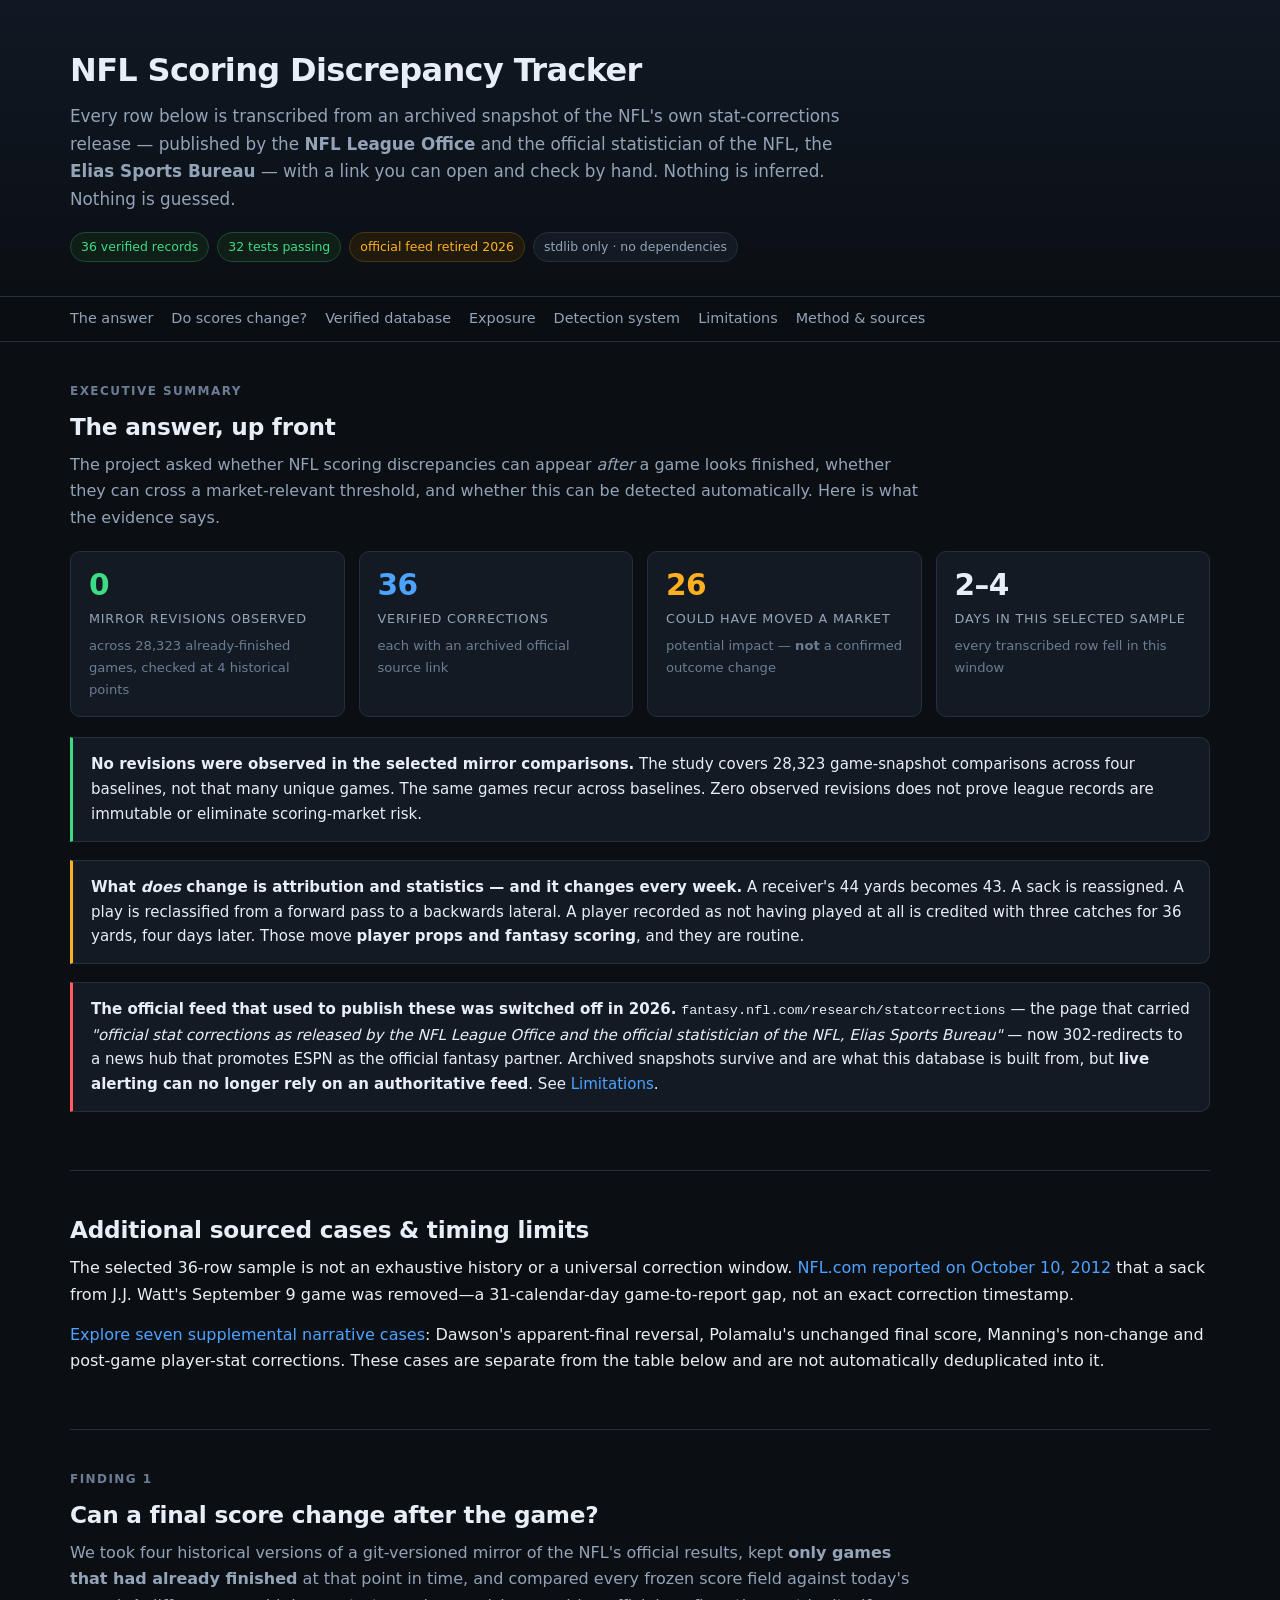
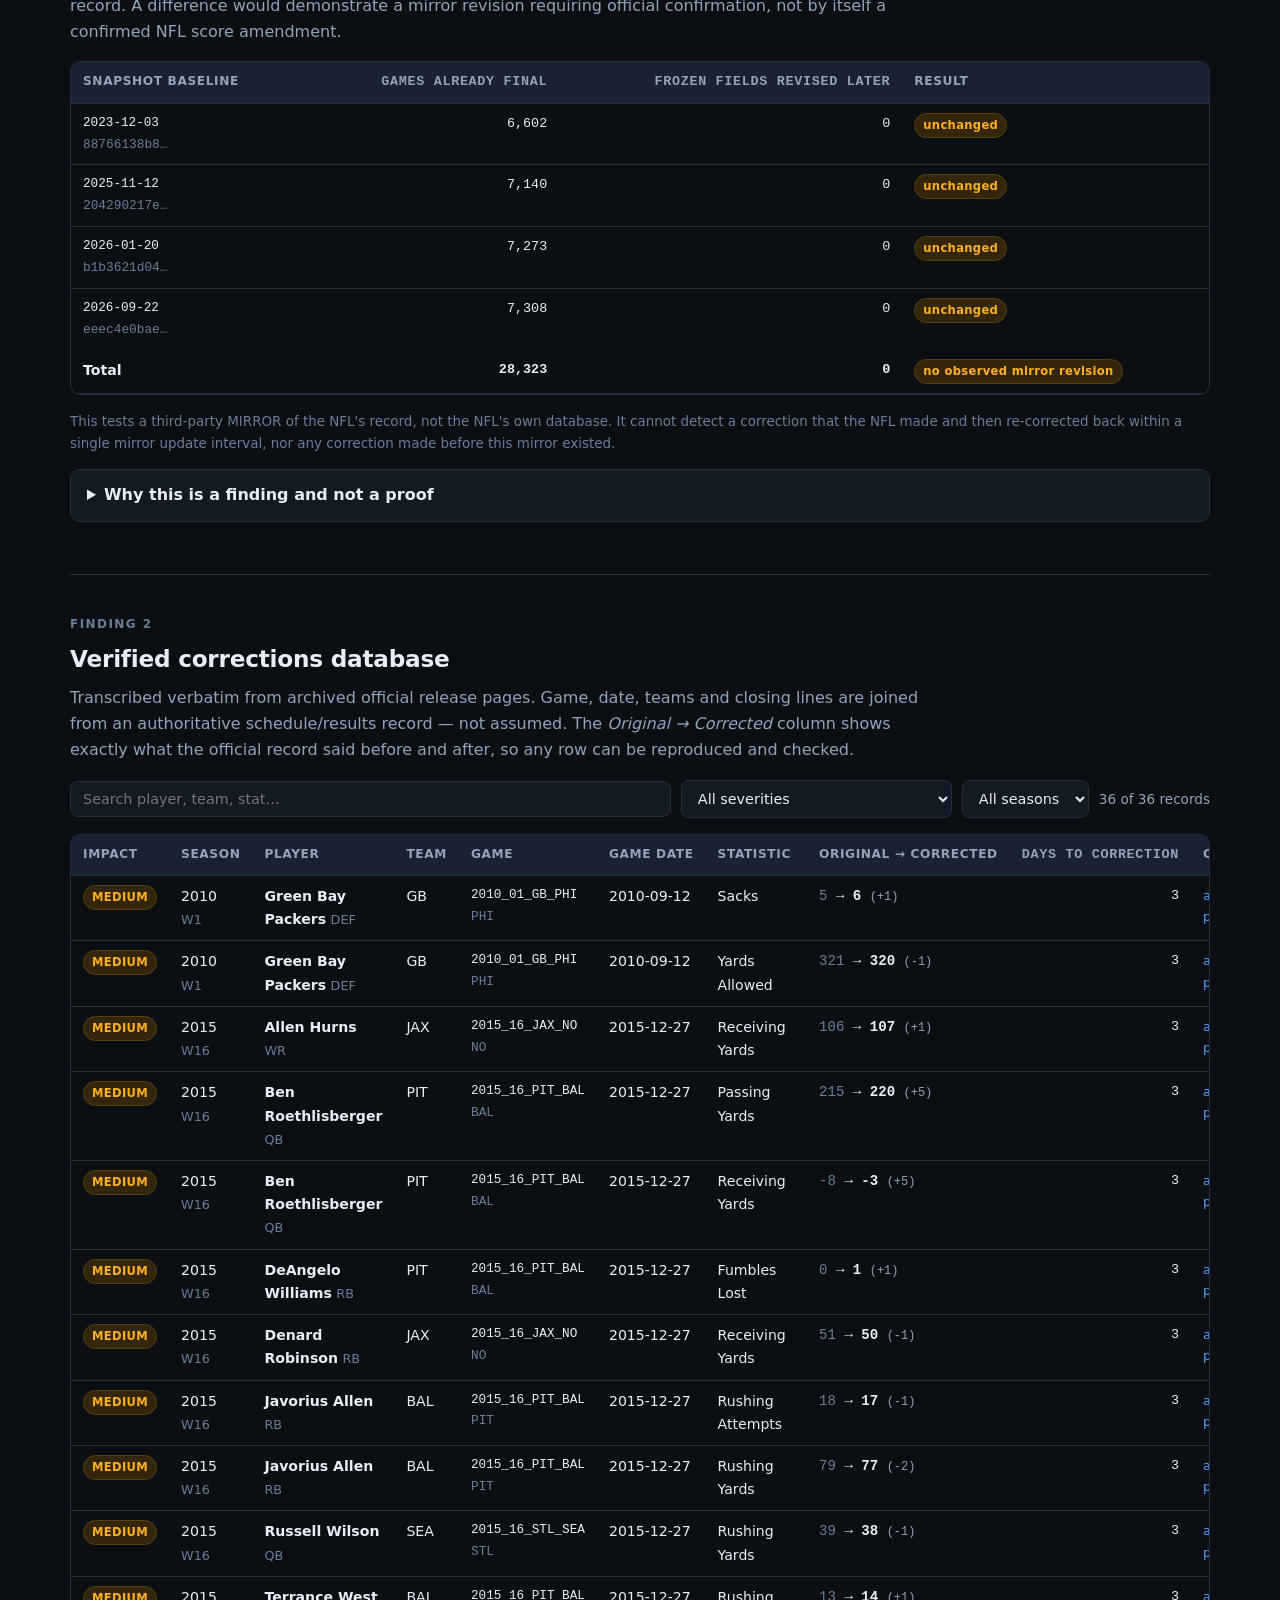
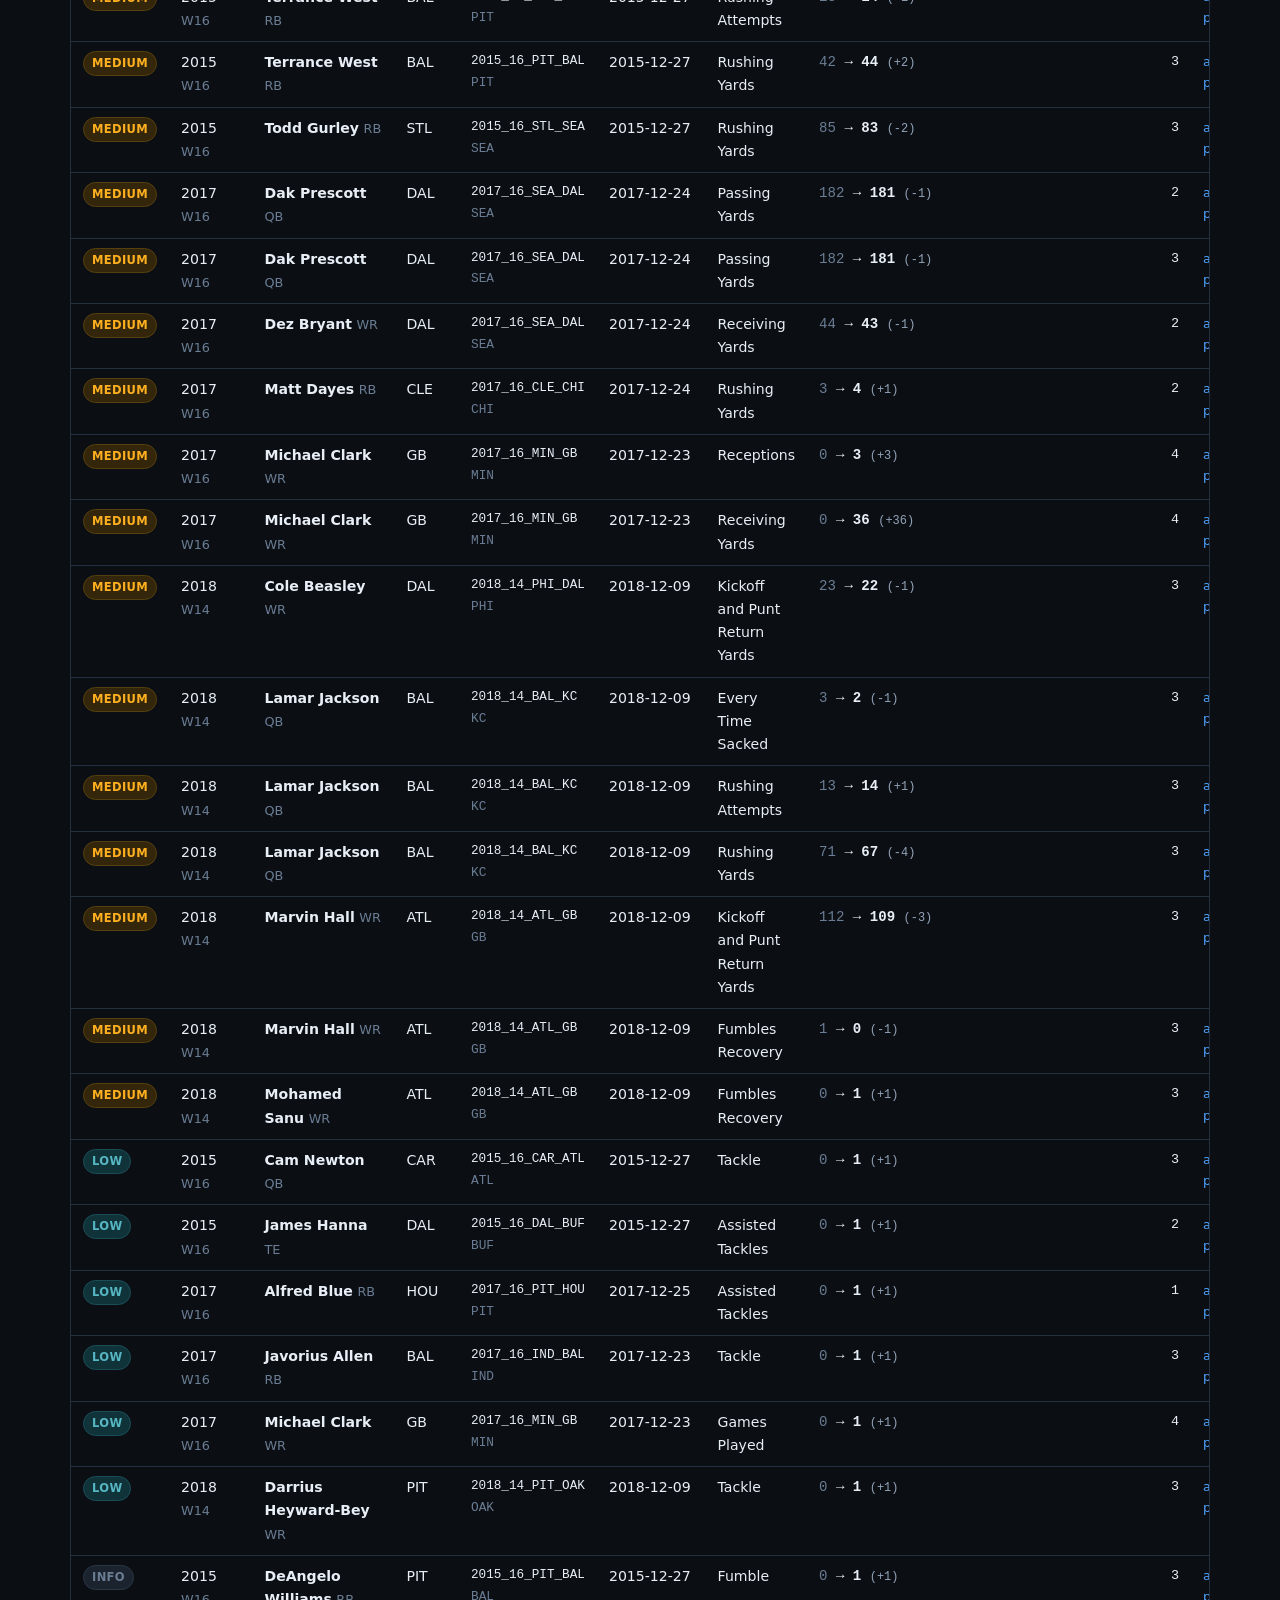
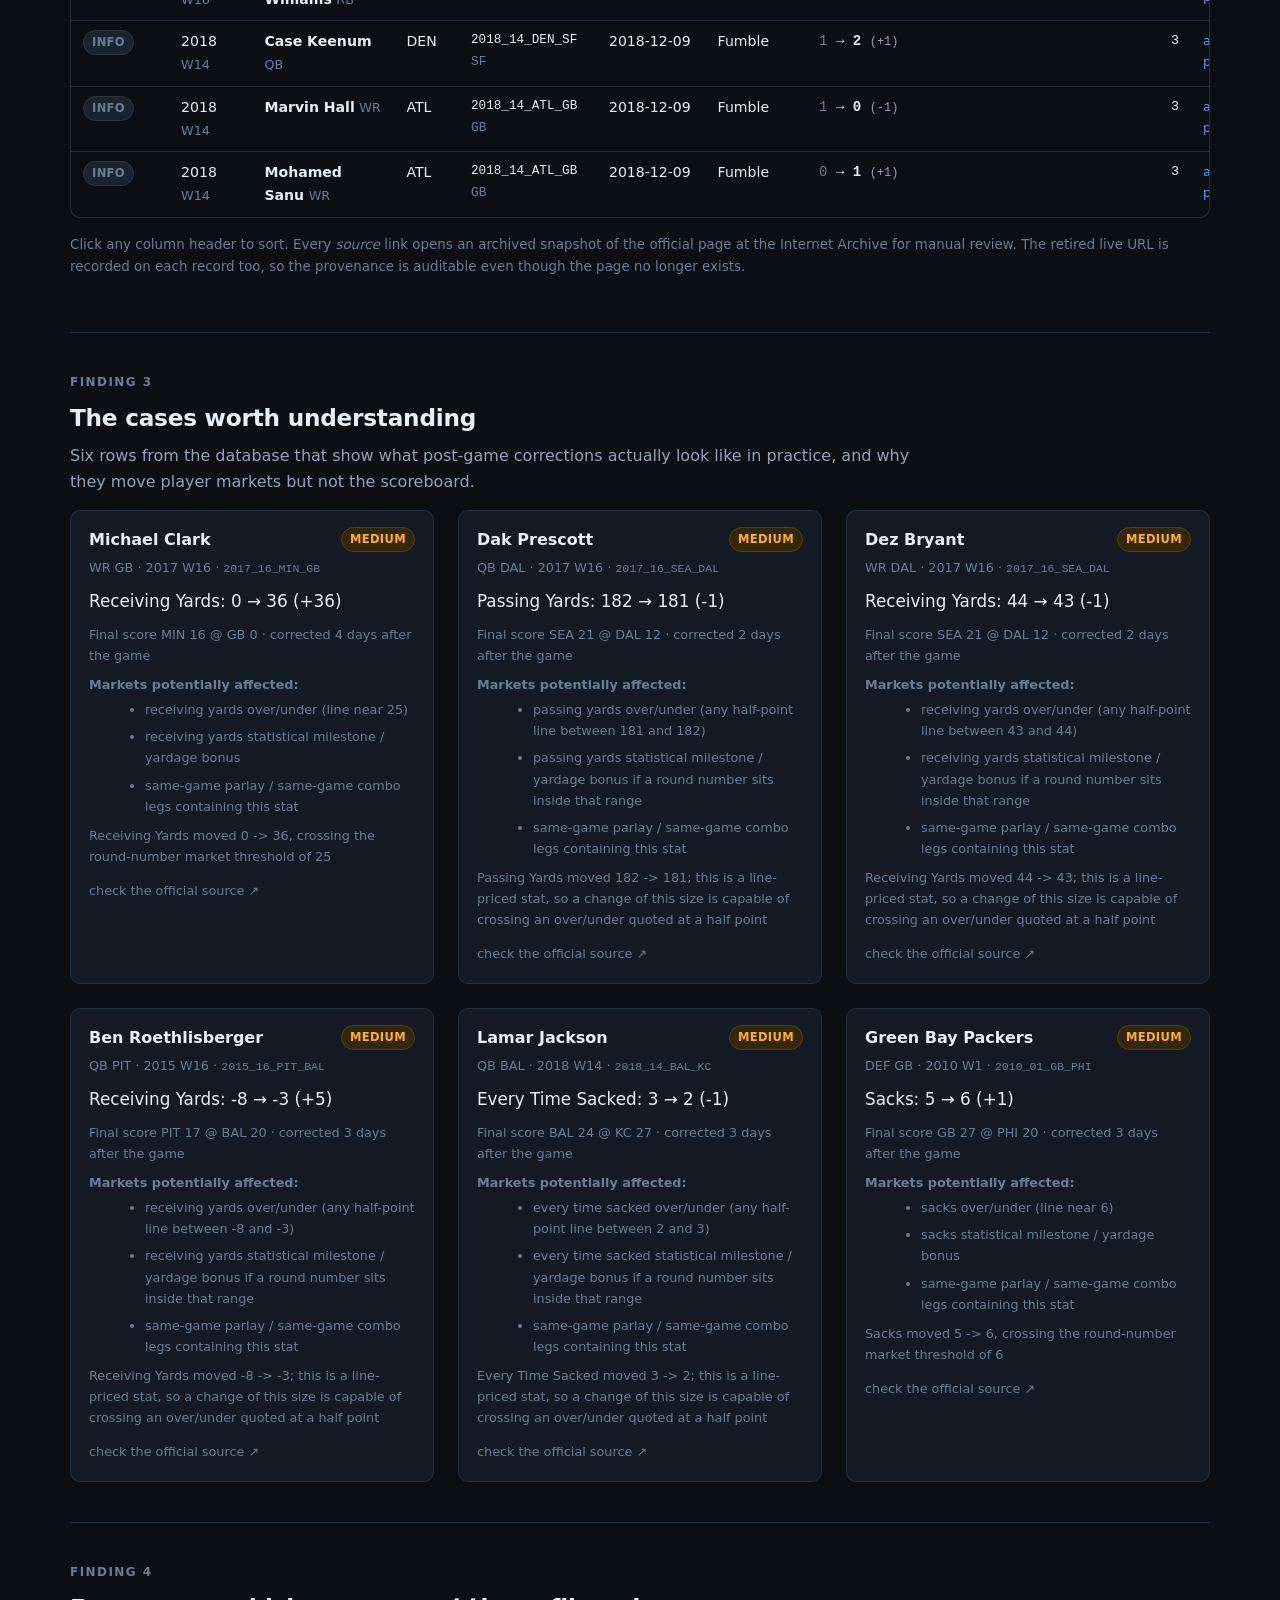
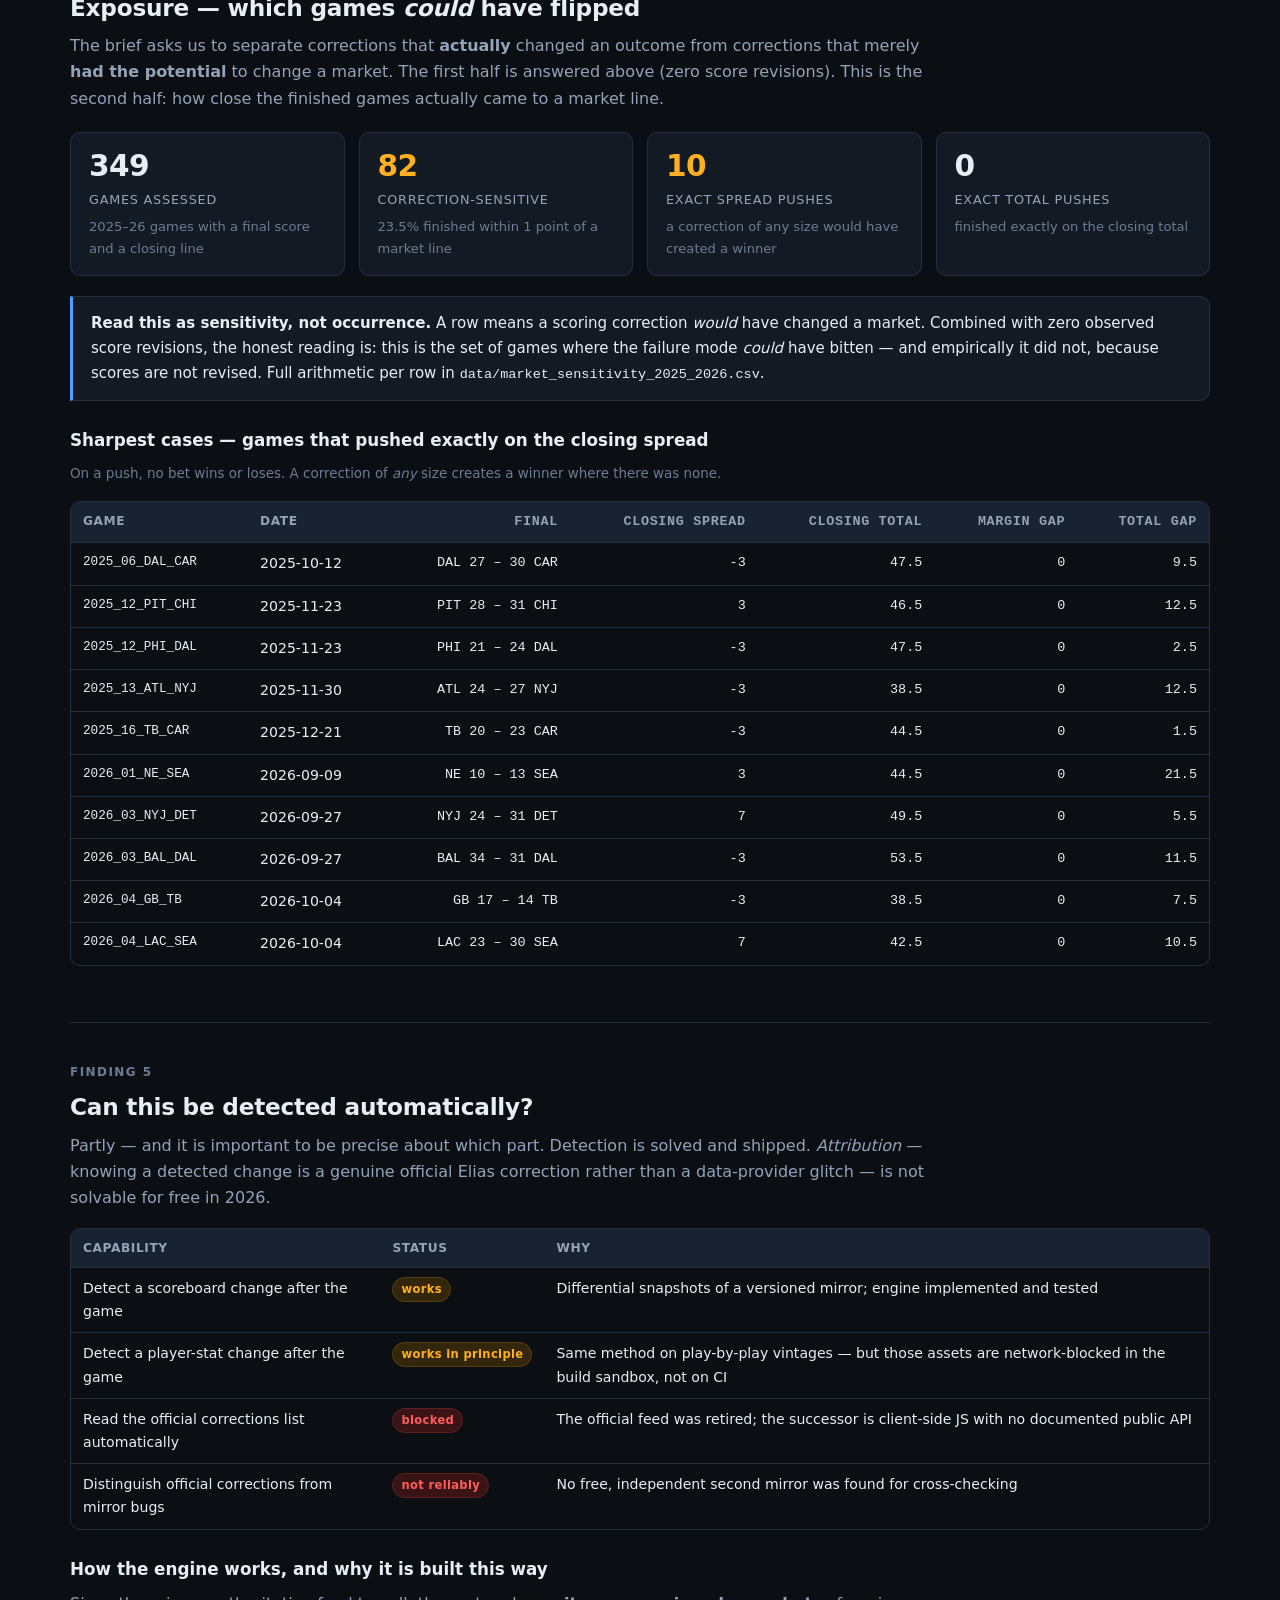
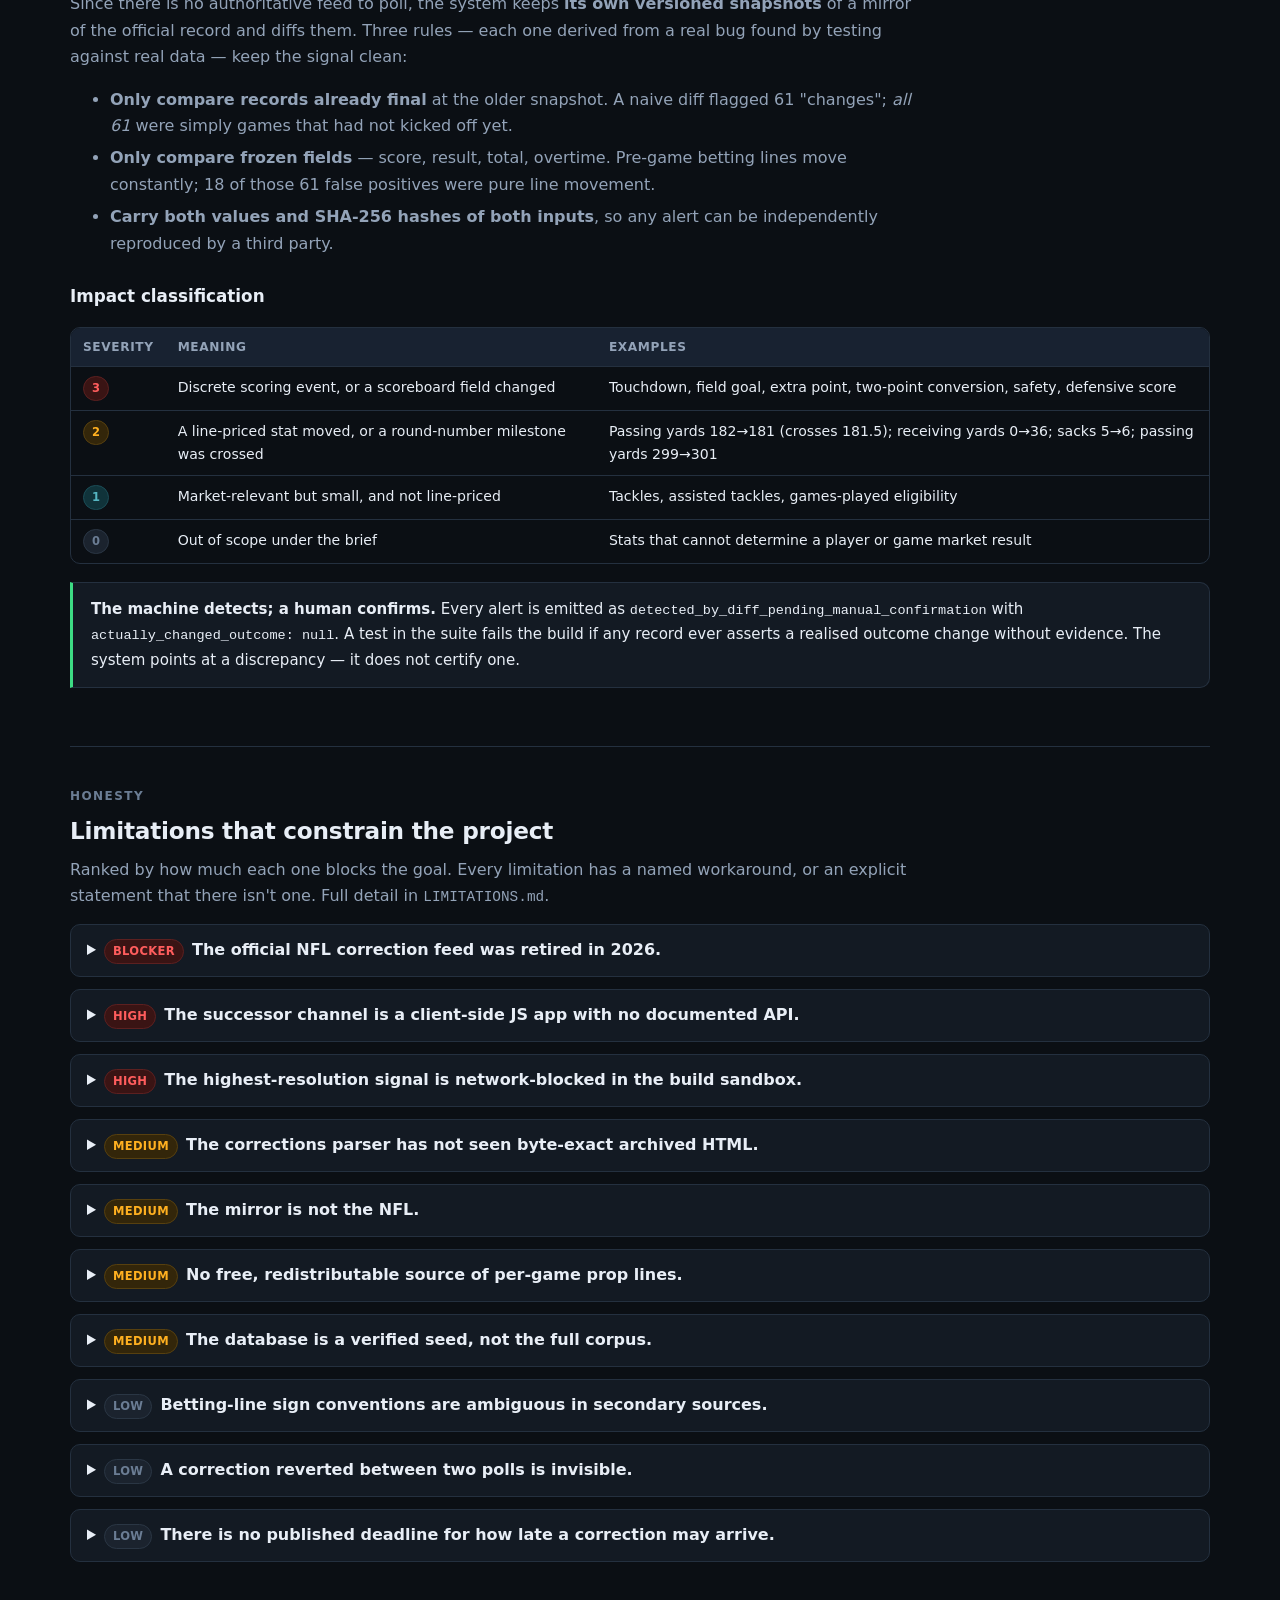
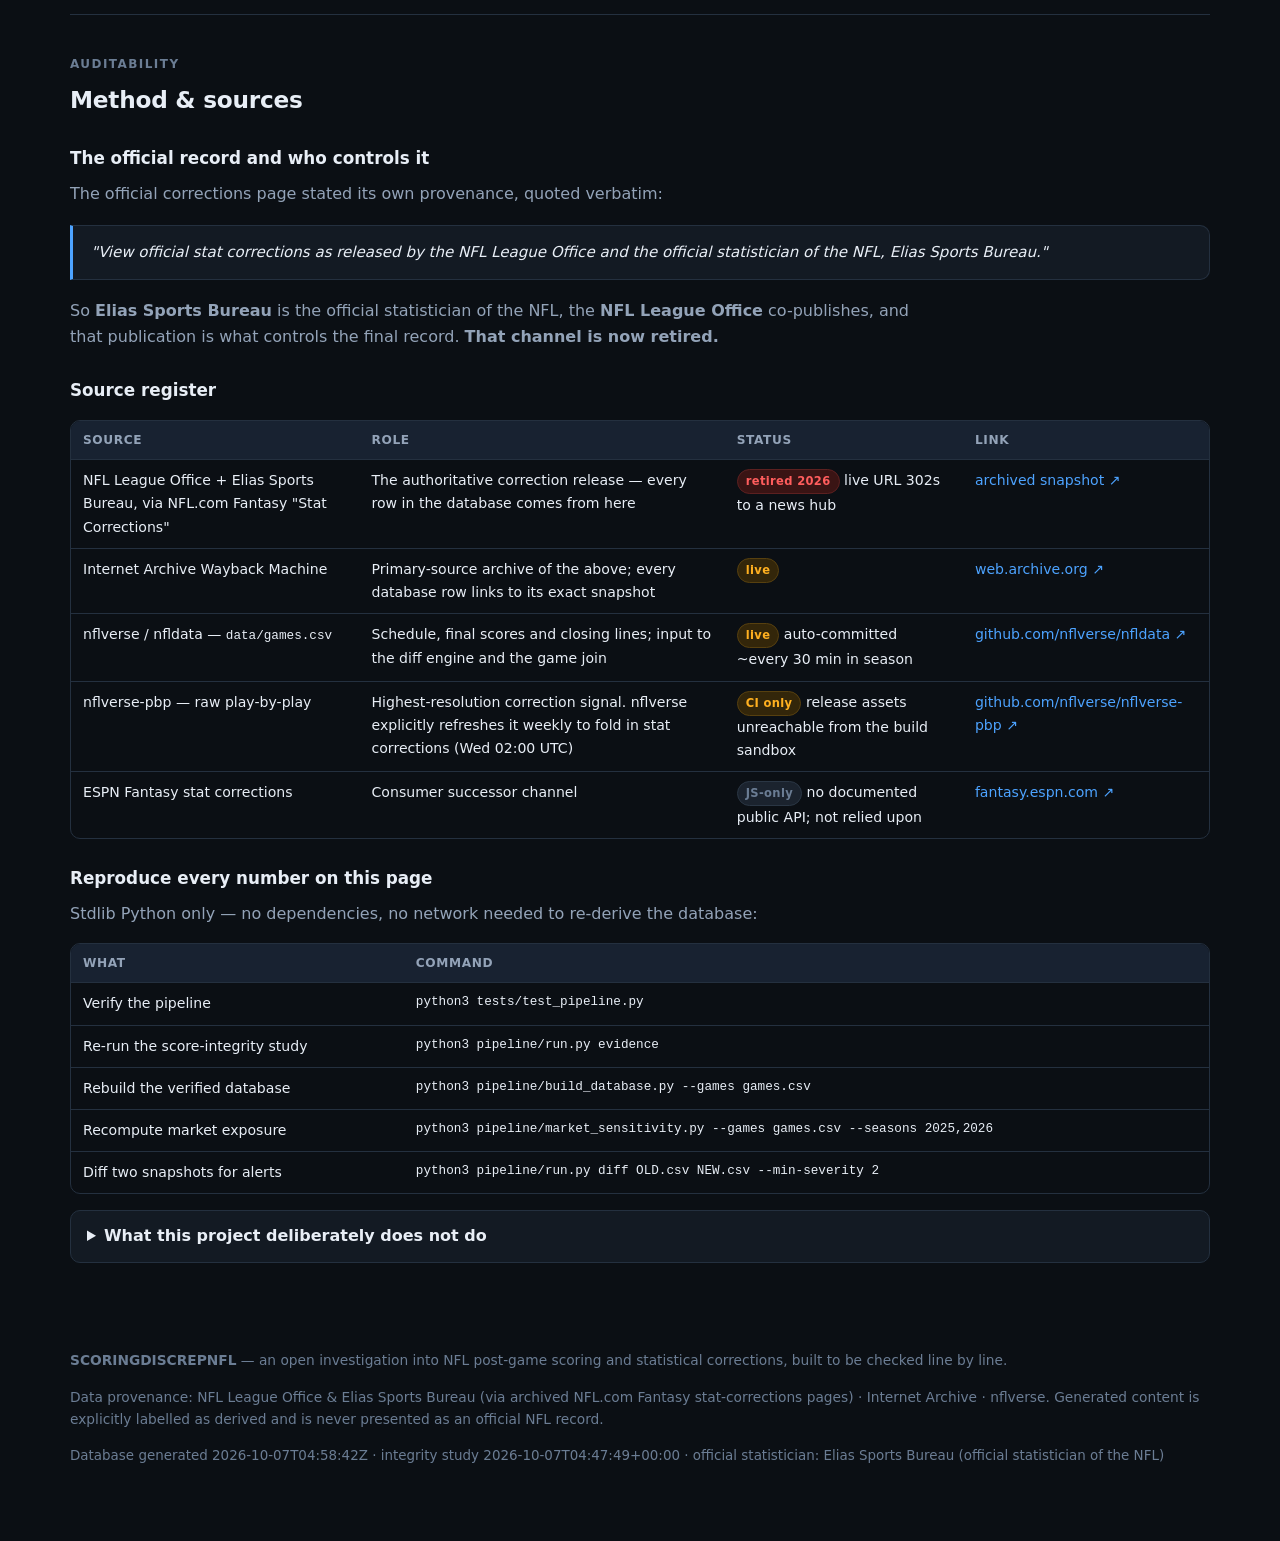
==== index.html @ 1051b6e6 "Correct mirror-study overclaims and surface sourced long-delay example Co-authored-by: arena-agent <" ====
<!DOCTYPE html>
<html lang="en">
<head>
<meta charset="utf-8">
<meta name="viewport" content="width=device-width, initial-scale=1">
<title>NFL Scoring Discrepancy Tracker — verified corrections &amp; automated detection</title>
<meta name="description" content="A verified database of official NFL post-game statistical corrections, with archived primary sources, an analysis of whether final scores can change after a game, and an automated detection system.">
<link rel="stylesheet" href="styles.css">
</head>
<body>

<header class="hero">
  <div class="wrap">
    <h1>NFL Scoring Discrepancy Tracker</h1>
    <p class="tagline">
      Every row below is transcribed from an archived snapshot of the NFL's own
      stat-corrections release — published by the <strong>NFL League Office</strong> and the
      official statistician of the NFL, the <strong>Elias Sports Bureau</strong> — with a link you can
      open and check by hand. Nothing is inferred. Nothing is guessed.
    </p>
    <div class="badges">
      <span class="badge ok" id="badge-records">verified records</span>
      <span class="badge ok" id="badge-tests">32 tests passing</span>
      <span class="badge warn">official feed retired 2026</span>
      <span class="badge">stdlib only · no dependencies</span>
    </div>
  </div>
</header>

<nav class="toc">
  <div class="wrap">
    <ul>
      <li><a href="#answer">The answer</a></li>
      <li><a href="#scoreboard">Do scores change?</a></li>
      <li><a href="#database">Verified database</a></li>
      <li><a href="#exposure">Exposure</a></li>
      <li><a href="#detection">Detection system</a></li>
      <li><a href="#limits">Limitations</a></li>
      <li><a href="#method">Method &amp; sources</a></li>
    </ul>
  </div>
</nav>

<main class="wrap">

<!-- ================= ANSWER ================= -->
<section id="answer">
  <h2><span class="kicker">Executive summary</span>The answer, up front</h2>
  <p class="lede">
    The project asked whether NFL scoring discrepancies can appear <em>after</em> a game looks
    finished, whether they can cross a market-relevant threshold, and whether this can be
    detected automatically. Here is what the evidence says.
  </p>

  <div class="cards">
    <div class="card">
      <div class="num ok" id="stat-revisions">0</div>
      <div class="lbl">Mirror revisions observed</div>
      <div class="sub">across <span id="stat-snapshots">—</span> already-finished games, checked at 4 historical points</div>
    </div>
    <div class="card">
      <div class="num accent" id="stat-records">—</div>
      <div class="lbl">Verified corrections</div>
      <div class="sub">each with an archived official source link</div>
    </div>
    <div class="card">
      <div class="num warn" id="stat-potential">—</div>
      <div class="lbl">Could have moved a market</div>
      <div class="sub">potential impact — <strong>not</strong> a confirmed outcome change</div>
    </div>
    <div class="card">
      <div class="num" id="stat-cadence">2–4</div>
      <div class="lbl">Days in this selected sample</div>
      <div class="sub">every transcribed row fell in this window</div>
    </div>
  </div>

  <div class="callout ok">
    <p><strong>No revisions were observed in the selected mirror comparisons.</strong>
    The study covers <span id="stat-snapshots-2">—</span> game-snapshot comparisons across four baselines,
    not that many unique games. The same games recur across baselines. Zero observed revisions
    does not prove league records are immutable or eliminate scoring-market risk.</p>
  </div>

  <div class="callout warn">
    <p><strong>What <em>does</em> change is attribution and statistics — and it changes every week.</strong>
    A receiver's 44 yards becomes 43. A sack is reassigned. A play is reclassified from a
    forward pass to a backwards lateral. A player recorded as not having played at all is
    credited with three catches for 36 yards, four days later. Those move
    <strong>player props and fantasy scoring</strong>, and they are routine.</p>
  </div>

  <div class="callout bad">
    <p><strong>The official feed that used to publish these was switched off in 2026.</strong>
    <code>fantasy.nfl.com/research/statcorrections</code> — the page that carried
    <em>"official stat corrections as released by the NFL League Office and the official
    statistician of the NFL, Elias Sports Bureau"</em> — now 302-redirects to a news hub that
    promotes ESPN as the official fantasy partner. Archived snapshots survive and are what this
    database is built from, but <strong>live alerting can no longer rely on an authoritative feed</strong>.
    See <a href="#limits">Limitations</a>.</p>
  </div>
</section>

<!-- ================= SCOREBOARD ================= -->
<section id="supplemental">
  <h2>Additional sourced cases &amp; timing limits</h2>
  <p>The selected 36-row sample is not an exhaustive history or a universal correction window.
  <a href="https://www.nfl.com/news/j-j-watt-loses-nfl-s-sack-lead-on-statistical-correction-0ap1000000079268">NFL.com reported on October 10, 2012</a> that a sack from J.J. Watt's September 9 game was removed—a 31-calendar-day game-to-report gap, not an exact correction timestamp.</p>
  <p><a href="research-seed/index.html">Explore seven supplemental narrative cases</a>: Dawson's apparent-final reversal,
  Polamalu's unchanged final score, Manning's non-change and post-game player-stat corrections.
  These cases are separate from the table below and are not automatically deduplicated into it.</p>
</section>

<section id="scoreboard">
  <h2><span class="kicker">Finding 1</span>Can a final score change after the game?</h2>
  <p class="lede">
    We took four historical versions of a git-versioned mirror of the NFL's official results,
    kept <strong>only games that had already finished</strong> at that point in time, and compared
    every frozen score field against today's record. A difference would demonstrate a mirror revision requiring official confirmation,
    not by itself a confirmed NFL score amendment.
  </p>
  <div class="table-wrap">
    <table id="tbl-integrity">
      <thead>
        <tr>
          <th>Snapshot baseline</th>
          <th class="num">Games already final</th>
          <th class="num">Frozen fields revised later</th>
          <th>Result</th>
        </tr>
      </thead>
      <tbody></tbody>
      <tfoot></tfoot>
    </table>
  </div>
  <p class="footnote" id="integrity-caveat"></p>
  <details>
    <summary>Why this is a finding and not a proof</summary>
    <p id="integrity-caveat-full"></p>
    <p>Full artefact, including both input SHA-256 hashes and the exact extraction method:
      <code>data/evidence/score_integrity_study.json</code>.</p>
  </details>
</section>

<!-- ================= DATABASE ================= -->
<section id="database">
  <h2><span class="kicker">Finding 2</span>Verified corrections database</h2>
  <p class="lede">
    Transcribed verbatim from archived official release pages. Game, date, teams and closing
    lines are joined from an authoritative schedule/results record — not assumed. The
    <em>Original → Corrected</em> column shows exactly what the official record said before and
    after, so any row can be reproduced and checked.
  </p>

  <div class="controls">
    <input type="search" id="q" placeholder="Search player, team, stat…" aria-label="Search the corrections database">
    <select id="f-sev" aria-label="Filter by severity">
      <option value="">All severities</option>
      <option value="3">3 — scoring / scoreboard event</option>
      <option value="2">2 — line-priced or threshold</option>
      <option value="1">1 — market-relevant but small</option>
      <option value="0">0 — out of scope</option>
    </select>
    <select id="f-season" aria-label="Filter by season"><option value="">All seasons</option></select>
    <span class="count" id="count"></span>
  </div>

  <div class="table-wrap">
    <table id="tbl-db">
      <thead>
        <tr>
          <th data-k="severity_label">Impact</th>
          <th data-k="season">Season</th>
          <th data-k="player">Player</th>
          <th data-k="team">Team</th>
          <th data-k="game_id">Game</th>
          <th data-k="game_date">Game date</th>
          <th data-k="stat">Statistic</th>
          <th class="chg">Original → Corrected</th>
          <th class="num" data-k="days_from_game_to_correction">Days to correction</th>
          <th class="no-sort">Official source</th>
        </tr>
      </thead>
      <tbody></tbody>
    </table>
  </div>
  <p class="footnote">
    Click any column header to sort. Every <em>source</em> link opens an archived snapshot of the
    official page at the Internet Archive for manual review. The retired live URL is recorded on
    each record too, so the provenance is auditable even though the page no longer exists.
  </p>
</section>

<!-- ================= ROW DETAIL ================= -->
<section id="detail">
  <h2><span class="kicker">Finding 3</span>The cases worth understanding</h2>
  <p class="lede">
    Six rows from the database that show what post-game corrections actually look like in
    practice, and why they move player markets but not the scoreboard.
  </p>
  <div id="cases" class="grid-2"></div>
</section>

<!-- ================= EXPOSURE ================= -->
<section id="exposure">
  <h2><span class="kicker">Finding 4</span>Exposure — which games <em>could</em> have flipped</h2>
  <p class="lede">
    The brief asks us to separate corrections that <strong>actually</strong> changed an outcome from
    corrections that merely <strong>had the potential</strong> to change a market. The first half is
    answered above (zero score revisions). This is the second half: how close the finished games
    actually came to a market line.
  </p>
  <div class="cards" id="exposure-cards"></div>
  <div class="callout">
    <p><strong>Read this as sensitivity, not occurrence.</strong> A row means a scoring correction
    <em>would</em> have changed a market. Combined with zero observed score revisions, the honest
    reading is: this is the set of games where the failure mode <em>could</em> have bitten — and
    empirically it did not, because scores are not revised. Full arithmetic per row in
    <code>data/market_sensitivity_2025_2026.csv</code>.</p>
  </div>
  <h3>Sharpest cases — games that pushed exactly on the closing spread</h3>
  <p class="footnote">On a push, no bet wins or loses. A correction of <em>any</em> size creates a winner where there was none.</p>
  <div class="table-wrap">
    <table id="tbl-push">
      <thead>
        <tr>
          <th>Game</th><th>Date</th><th class="num">Final</th>
          <th class="num">Closing spread</th><th class="num">Closing total</th>
          <th class="num">Margin gap</th><th class="num">Total gap</th>
        </tr>
      </thead>
      <tbody></tbody>
    </table>
  </div>
</section>

<!-- ================= DETECTION ================= -->
<section id="detection">
  <h2><span class="kicker">Finding 5</span>Can this be detected automatically?</h2>
  <p class="lede">
    Partly — and it is important to be precise about which part. Detection is solved and shipped.
    <em>Attribution</em> — knowing a detected change is a genuine official Elias correction rather
    than a data-provider glitch — is not solvable for free in 2026.
  </p>

  <div class="table-wrap">
    <table>
      <thead><tr><th>Capability</th><th>Status</th><th>Why</th></tr></thead>
      <tbody>
        <tr><td>Detect a scoreboard change after the game</td><td><span class="pill sev-2">works</span></td><td>Differential snapshots of a versioned mirror; engine implemented and tested</td></tr>
        <tr><td>Detect a player-stat change after the game</td><td><span class="pill sev-2">works in principle</span></td><td>Same method on play-by-play vintages — but those assets are network-blocked in the build sandbox, not on CI</td></tr>
        <tr><td>Read the official corrections list automatically</td><td><span class="pill sev-3">blocked</span></td><td>The official feed was retired; the successor is client-side JS with no documented public API</td></tr>
        <tr><td>Distinguish official corrections from mirror bugs</td><td><span class="pill sev-3">not reliably</span></td><td>No free, independent second mirror was found for cross-checking</td></tr>
      </tbody>
    </table>
  </div>

  <h3>How the engine works, and why it is built this way</h3>
  <p class="lede">
    Since there is no authoritative feed to poll, the system keeps <strong>its own versioned
    snapshots</strong> of a mirror of the official record and diffs them. Three rules — each one
    derived from a real bug found by testing against real data — keep the signal clean:
  </p>
  <ul class="tight lede">
    <li><strong>Only compare records already final</strong> at the older snapshot. A naive diff flagged 61 "changes"; <em>all 61</em> were simply games that had not kicked off yet.</li>
    <li><strong>Only compare frozen fields</strong> — score, result, total, overtime. Pre-game betting lines move constantly; 18 of those 61 false positives were pure line movement.</li>
    <li><strong>Carry both values and SHA-256 hashes of both inputs</strong>, so any alert can be independently reproduced by a third party.</li>
  </ul>

  <h3>Impact classification</h3>
  <div class="table-wrap">
    <table>
      <thead><tr><th>Severity</th><th>Meaning</th><th>Examples</th></tr></thead>
      <tbody>
        <tr><td><span class="pill sev-3">3</span></td><td>Discrete scoring event, or a scoreboard field changed</td><td>Touchdown, field goal, extra point, two-point conversion, safety, defensive score</td></tr>
        <tr><td><span class="pill sev-2">2</span></td><td>A line-priced stat moved, or a round-number milestone was crossed</td><td>Passing yards 182→181 (crosses 181.5); receiving yards 0→36; sacks 5→6; passing yards 299→301</td></tr>
        <tr><td><span class="pill sev-1">1</span></td><td>Market-relevant but small, and not line-priced</td><td>Tackles, assisted tackles, games-played eligibility</td></tr>
        <tr><td><span class="pill sev-0">0</span></td><td>Out of scope under the brief</td><td>Stats that cannot determine a player or game market result</td></tr>
      </tbody>
    </table>
  </div>

  <div class="callout ok">
    <p><strong>The machine detects; a human confirms.</strong> Every alert is emitted as
    <code>detected_by_diff_pending_manual_confirmation</code> with
    <code>actually_changed_outcome: null</code>. A test in the suite fails the build if any record
    ever asserts a realised outcome change without evidence. The system points at a discrepancy —
    it does not certify one.</p>
  </div>
</section>

<!-- ================= LIMITS ================= -->
<section id="limits">
  <h2><span class="kicker">Honesty</span>Limitations that constrain the project</h2>
  <p class="lede">
    Ranked by how much each one blocks the goal. Every limitation has a named workaround, or an
    explicit statement that there isn't one. Full detail in <code>LIMITATIONS.md</code>.
  </p>
  <div id="limits-list"></div>
</section>

<!-- ================= METHOD ================= -->
<section id="method">
  <h2><span class="kicker">Auditability</span>Method &amp; sources</h2>

  <h3>The official record and who controls it</h3>
  <p class="lede">
    The official corrections page stated its own provenance, quoted verbatim:
  </p>
  <blockquote class="callout" style="border-left-color: var(--accent); font-style: italic;">
    "View official stat corrections as released by the NFL League Office and the official
    statistician of the NFL, Elias Sports Bureau."
  </blockquote>
  <p class="lede">
    So <strong>Elias Sports Bureau</strong> is the official statistician of the NFL, the
    <strong>NFL League Office</strong> co-publishes, and that publication is what controls the final
    record. <strong>That channel is now retired.</strong>
  </p>

  <h3>Source register</h3>
  <div class="table-wrap">
    <table>
      <thead><tr><th>Source</th><th>Role</th><th>Status</th><th>Link</th></tr></thead>
      <tbody>
        <tr>
          <td>NFL League Office + Elias Sports Bureau, via NFL.com Fantasy "Stat Corrections"</td>
          <td>The authoritative correction release — every row in the database comes from here</td>
          <td><span class="pill sev-3">retired 2026</span> live URL 302s to a news hub</td>
          <td><a href="https://web.archive.org/web/20260516203131/https://fantasy.nfl.com/research/statcorrections?position=8&amp;sort=pts&amp;statCategory=stats&amp;statSeason=2010&amp;statType=weekStats&amp;statWeek=1" target="_blank" rel="noopener">archived snapshot ↗</a></td>
        </tr>
        <tr>
          <td>Internet Archive Wayback Machine</td>
          <td>Primary-source archive of the above; every database row links to its exact snapshot</td>
          <td><span class="pill sev-2">live</span></td>
          <td><a href="https://web.archive.org/" target="_blank" rel="noopener">web.archive.org ↗</a></td>
        </tr>
        <tr>
          <td>nflverse / nfldata — <code>data/games.csv</code></td>
          <td>Schedule, final scores and closing lines; input to the diff engine and the game join</td>
          <td><span class="pill sev-2">live</span> auto-committed ~every 30 min in season</td>
          <td><a href="https://github.com/nflverse/nfldata" target="_blank" rel="noopener">github.com/nflverse/nfldata ↗</a></td>
        </tr>
        <tr>
          <td>nflverse-pbp — raw play-by-play</td>
          <td>Highest-resolution correction signal. nflverse explicitly refreshes it weekly to fold in stat corrections (Wed 02:00 UTC)</td>
          <td><span class="pill sev-2">CI only</span> release assets unreachable from the build sandbox</td>
          <td><a href="https://github.com/nflverse/nflverse-pbp" target="_blank" rel="noopener">github.com/nflverse/nflverse-pbp ↗</a></td>
        </tr>
        <tr>
          <td>ESPN Fantasy stat corrections</td>
          <td>Consumer successor channel</td>
          <td><span class="pill sev-0">JS-only</span> no documented public API; not relied upon</td>
          <td><a href="https://fantasy.espn.com/football/statcorrections" target="_blank" rel="noopener">fantasy.espn.com ↗</a></td>
        </tr>
      </tbody>
    </table>
  </div>

  <h3>Reproduce every number on this page</h3>
  <p class="lede">Stdlib Python only — no dependencies, no network needed to re-derive the database:</p>
  <div class="table-wrap">
    <table>
      <thead><tr><th>What</th><th>Command</th></tr></thead>
      <tbody>
        <tr><td>Verify the pipeline</td><td class="mono">python3 tests/test_pipeline.py</td></tr>
        <tr><td>Re-run the score-integrity study</td><td class="mono">python3 pipeline/run.py evidence</td></tr>
        <tr><td>Rebuild the verified database</td><td class="mono">python3 pipeline/build_database.py --games games.csv</td></tr>
        <tr><td>Recompute market exposure</td><td class="mono">python3 pipeline/market_sensitivity.py --games games.csv --seasons 2025,2026</td></tr>
        <tr><td>Diff two snapshots for alerts</td><td class="mono">python3 pipeline/run.py diff OLD.csv NEW.csv --min-severity 2</td></tr>
      </tbody>
    </table>
  </div>

  <details>
    <summary>What this project deliberately does not do</summary>
    <ul class="tight">
      <li><strong>No fabricated prop lines.</strong> We model the <em>pricing convention</em> of line-priced stats. We never assert that a line existed at a specific number.</li>
      <li><strong>No realised-outcome claims.</strong> Every record documents <em>potential</em> impact only. A test fails the build if an outcome change is asserted without evidence.</li>
      <li><strong>No unverifiable anecdote.</strong> Widely repeated community reports of corrections flipping fantasy championships are excluded, because they could not be verified to primary-source standard. Their absence is a known gap, not evidence that nothing happened.</li>
      <li><strong>No inflating the row count.</strong> The database is a verified seed, not the full archived corpus. 36 checkable rows beat thousands nobody can verify.</li>
    </ul>
  </details>
</section>

</main>

<footer>
  <div class="wrap">
    <p>
      <strong>SCORINGDISCREPNFL</strong> — an open investigation into NFL post-game scoring and
      statistical corrections, built to be checked line by line.
    </p>
    <p>
      Data provenance: NFL League Office &amp; Elias Sports Bureau (via archived NFL.com Fantasy
      stat-corrections pages) · Internet Archive · nflverse.
      Generated content is explicitly labelled as derived and is never presented as an official
      NFL record.
    </p>
    <p class="footnote" id="generated"></p>
  </div>
</footer>

<script src="app.js"></script>
</body>
</html>
---- styles.css ----
/* SCORINGDISCREPNFL — GitHub Pages site
   No external dependencies, no CDN, no web fonts: fast and offline-safe. */

:root {
  --bg: #0b0f14;
  --panel: #131a23;
  --panel-2: #182231;
  --line: #24303f;
  --text: #e8eef6;
  --muted: #93a3b8;
  --dim: #6b7d94;
  --accent: #4da3ff;
  --accent-dim: #1d4c7a;
  --sev3: #ff5d5d;
  --sev2: #ffb020;
  --sev1: #56b6c2;
  --sev0: #6b7d94;
  --ok: #3ddc84;
  --radius: 10px;
  --mono: ui-monospace, SFMono-Regular, Menlo, Consolas, "Liberation Mono", monospace;
  --sans: system-ui, -apple-system, "Segoe UI", Roboto, Helvetica, Arial, sans-serif;
}

* { box-sizing: border-box; }

html { scroll-behavior: smooth; }

body {
  margin: 0;
  background: var(--bg);
  color: var(--text);
  font-family: var(--sans);
  font-size: 16px;
  line-height: 1.65;
  -webkit-font-smoothing: antialiased;
}

.wrap { max-width: 1180px; margin: 0 auto; padding: 0 20px; }

a { color: var(--accent); text-decoration: none; }
a:hover { text-decoration: underline; }

code, .mono { font-family: var(--mono); font-size: 0.9em; }

/* ---------- header ---------- */
header.hero {
  border-bottom: 1px solid var(--line);
  background: linear-gradient(180deg, #101823 0%, var(--bg) 100%);
  padding: 44px 0 34px;
}
.hero h1 { margin: 0 0 6px; font-size: 2rem; letter-spacing: -0.02em; }
.hero .tagline { color: var(--muted); font-size: 1.05rem; margin: 0 0 18px; max-width: 76ch; }
.badges { display: flex; flex-wrap: wrap; gap: 8px; }
.badge {
  font-size: 0.78rem; padding: 4px 10px; border-radius: 999px;
  border: 1px solid var(--line); background: var(--panel); color: var(--muted);
}
.badge.ok { color: var(--ok); border-color: #1d4a35; background: #0f1f18; }
.badge.warn { color: var(--sev2); border-color: #4a3711; background: #201a0c; }
.badge.bad { color: var(--sev3); border-color: #4a1d1d; background: #201010; }

/* ---------- nav ---------- */
nav.toc {
  position: sticky; top: 0; z-index: 20;
  background: rgba(11,15,20,0.94);
  backdrop-filter: blur(8px);
  border-bottom: 1px solid var(--line);
}
nav.toc ul {
  list-style: none; margin: 0; padding: 10px 0;
  display: flex; gap: 18px; flex-wrap: wrap; font-size: 0.9rem;
}
nav.toc a { color: var(--muted); }
nav.toc a:hover { color: var(--text); }

/* ---------- sections ---------- */
section { padding: 40px 0; border-bottom: 1px solid var(--line); }
section:last-of-type { border-bottom: none; }
h2 { font-size: 1.45rem; margin: 0 0 6px; letter-spacing: -0.01em; }
h2 .kicker { display: block; font-size: 0.75rem; letter-spacing: 0.12em; text-transform: uppercase; color: var(--dim); font-weight: 600; margin-bottom: 6px; }
h3 { font-size: 1.05rem; margin: 26px 0 8px; }
p { margin: 0 0 14px; }
.lede { color: var(--muted); max-width: 84ch; }

/* ---------- callouts ---------- */
.callout {
  border: 1px solid var(--line); border-left: 3px solid var(--accent);
  background: var(--panel); padding: 14px 18px; border-radius: 0 var(--radius) var(--radius) 0;
  margin: 18px 0; font-size: 0.94rem;
}
.callout.warn { border-left-color: var(--sev2); }
.callout.bad { border-left-color: var(--sev3); }
.callout.ok { border-left-color: var(--ok); }
.callout strong { color: var(--text); }
.callout p:last-child { margin-bottom: 0; }

/* ---------- stat cards ---------- */
.cards { display: grid; grid-template-columns: repeat(auto-fit, minmax(190px, 1fr)); gap: 14px; margin: 20px 0; }
.card {
  background: var(--panel); border: 1px solid var(--line);
  border-radius: var(--radius); padding: 16px 18px;
}
.card .num { font-size: 1.85rem; font-weight: 700; letter-spacing: -0.02em; line-height: 1.15; }
.card .num.accent { color: var(--accent); }
.card .num.ok { color: var(--ok); }
.card .num.warn { color: var(--sev2); }
.card .lbl { font-size: 0.8rem; color: var(--muted); text-transform: uppercase; letter-spacing: 0.06em; margin-top: 6px; }
.card .sub { font-size: 0.82rem; color: var(--dim); margin-top: 6px; }

/* ---------- tables ---------- */
.table-wrap { overflow-x: auto; border: 1px solid var(--line); border-radius: var(--radius); margin: 16px 0; }
table { width: 100%; border-collapse: collapse; font-size: 0.88rem; }
th, td { padding: 9px 12px; text-align: left; border-bottom: 1px solid var(--line); vertical-align: top; }
th {
  background: var(--panel-2); color: var(--muted); font-weight: 600;
  font-size: 0.76rem; text-transform: uppercase; letter-spacing: 0.05em;
  position: sticky; top: 0; white-space: nowrap; cursor: pointer; user-select: none;
}
th.no-sort { cursor: default; }
th:hover:not(.no-sort) { color: var(--text); }
tbody tr:hover { background: #101822; }
tbody tr:last-child td { border-bottom: none; }
td.num, th.num { text-align: right; font-family: var(--mono); font-size: 0.84rem; }
td.chg { font-family: var(--mono); white-space: nowrap; }
td.chg .from { color: var(--dim); }
td.chg .to { color: var(--text); font-weight: 600; }
td.chg .delta { color: var(--muted); font-size: 0.85em; }

/* ---------- severity pills ---------- */
.pill {
  display: inline-block; padding: 2px 8px; border-radius: 999px;
  font-size: 0.72rem; font-weight: 700; letter-spacing: 0.03em; white-space: nowrap;
}
.sev-3 { background: #3a1414; color: var(--sev3); border: 1px solid #5c2020; }
.sev-2 { background: #33260a; color: var(--sev2); border: 1px solid #57400f; }
.sev-1 { background: #10333a; color: var(--sev1); border: 1px solid #1b4d57; }
.sev-0 { background: #1b232e; color: var(--sev0); border: 1px solid #2a3644; }

/* ---------- controls ---------- */
.controls { display: flex; flex-wrap: wrap; gap: 10px; align-items: center; margin: 16px 0 4px; }
input[type="search"], select {
  background: var(--panel); color: var(--text); border: 1px solid var(--line);
  border-radius: 8px; padding: 9px 12px; font-size: 0.9rem; font-family: inherit;
}
input[type="search"] { min-width: 260px; flex: 1 1 260px; }
input[type="search"]:focus, select:focus { outline: 2px solid var(--accent-dim); outline-offset: 1px; }
.count { color: var(--muted); font-size: 0.85rem; margin-left: auto; }

/* ---------- misc ---------- */
.grid-2 { display: grid; grid-template-columns: repeat(auto-fit, minmax(320px, 1fr)); gap: 24px; }
details { background: var(--panel); border: 1px solid var(--line); border-radius: var(--radius); padding: 12px 16px; margin: 12px 0; }
summary { cursor: pointer; font-weight: 600; }
details p, details ul { color: var(--muted); font-size: 0.92rem; }
ul.tight li { margin-bottom: 6px; }
.src { font-size: 0.8rem; color: var(--dim); }
.footnote { font-size: 0.84rem; color: var(--dim); }
hr { border: none; border-top: 1px solid var(--line); margin: 22px 0; }
footer { padding: 34px 0 60px; color: var(--dim); font-size: 0.86rem; }
.empty { color: var(--muted); padding: 22px; text-align: center; font-style: italic; }

@media (max-width: 640px) {
  .hero h1 { font-size: 1.5rem; }
  .card .num { font-size: 1.5rem; }
  section { padding: 30px 0; }
}
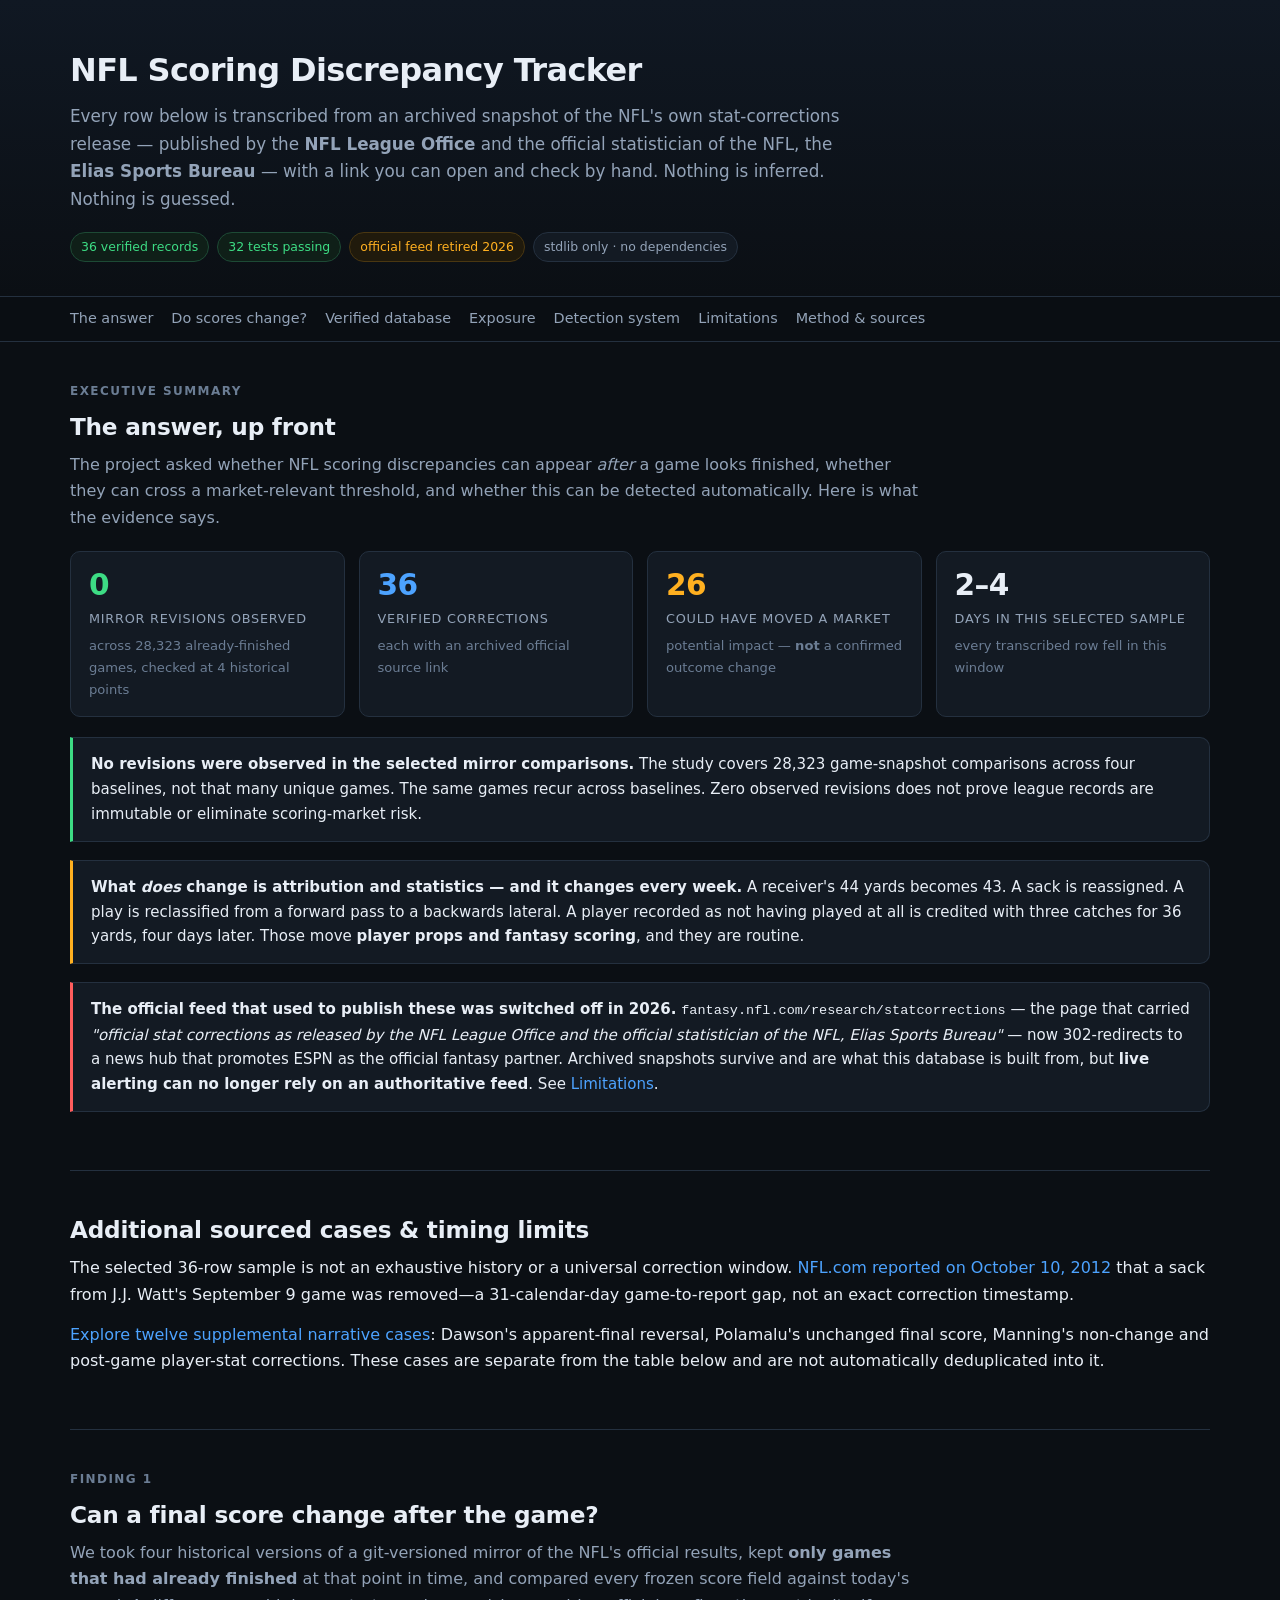
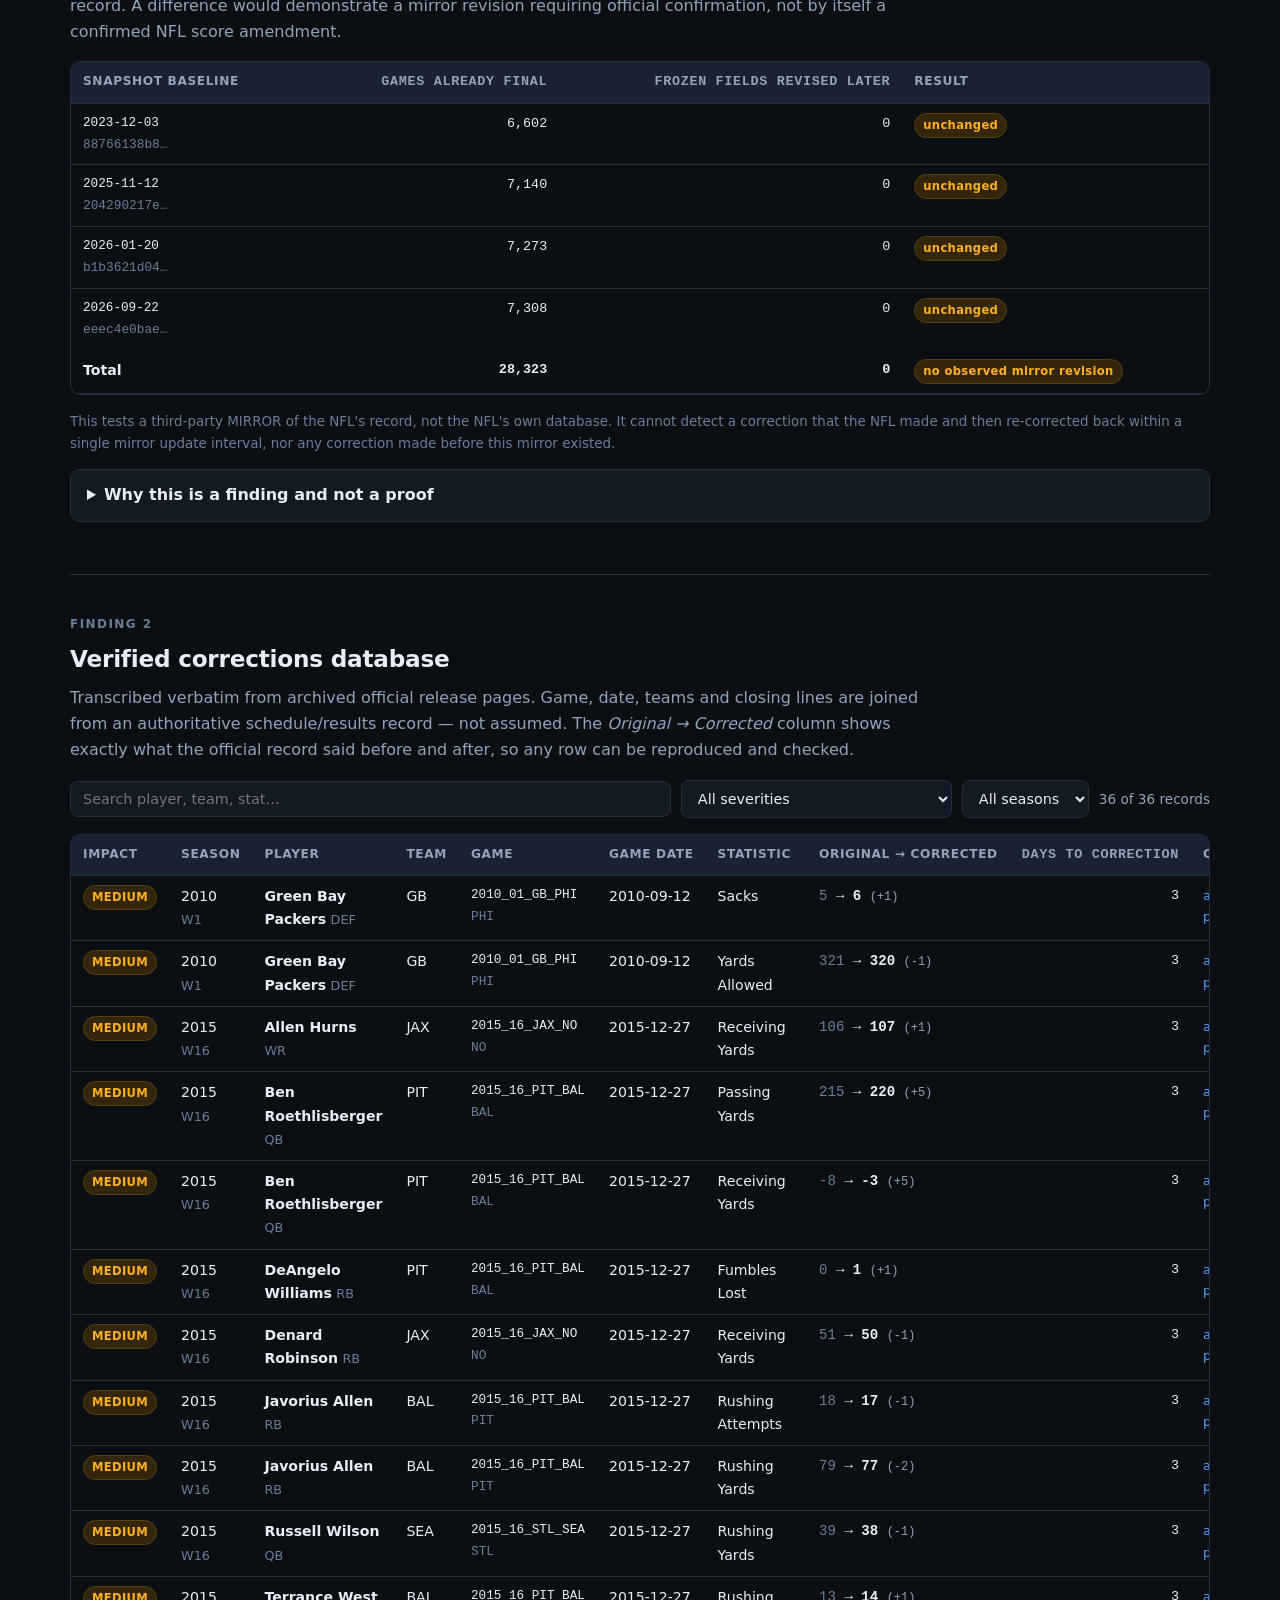
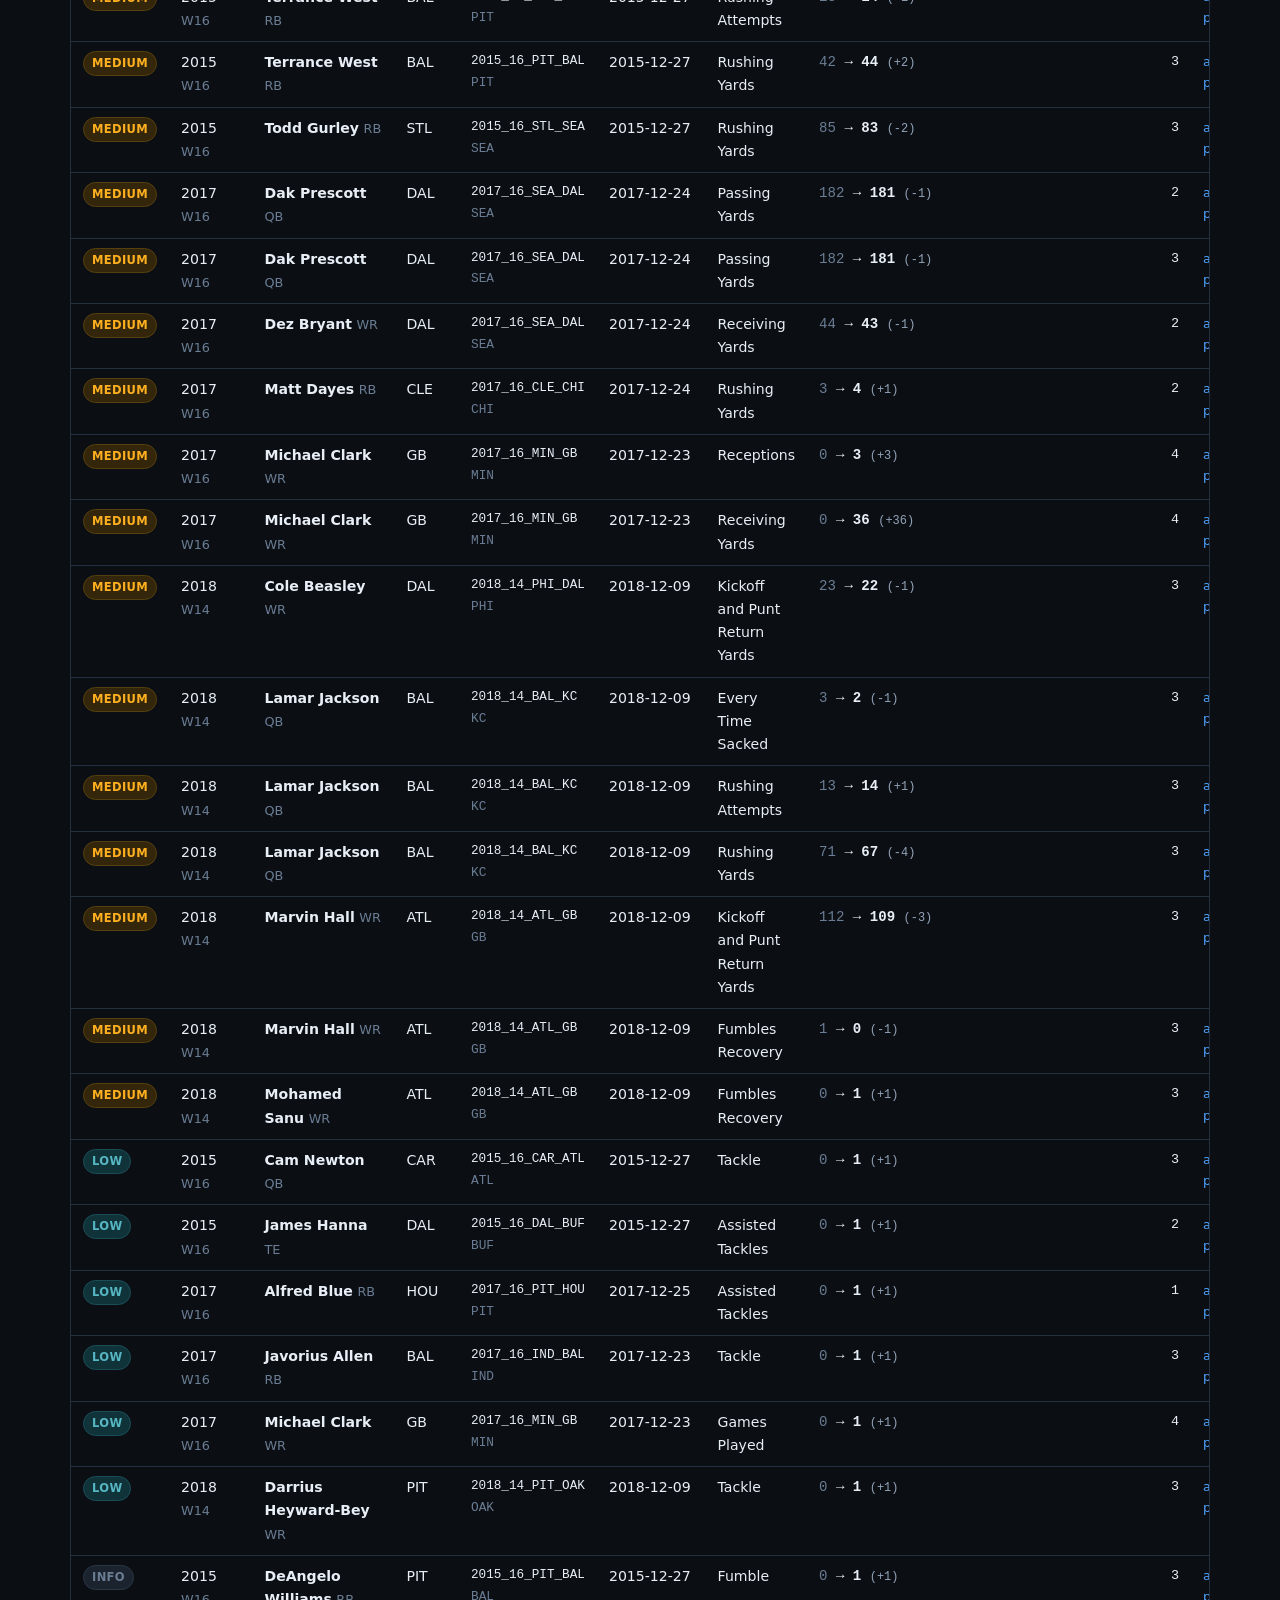
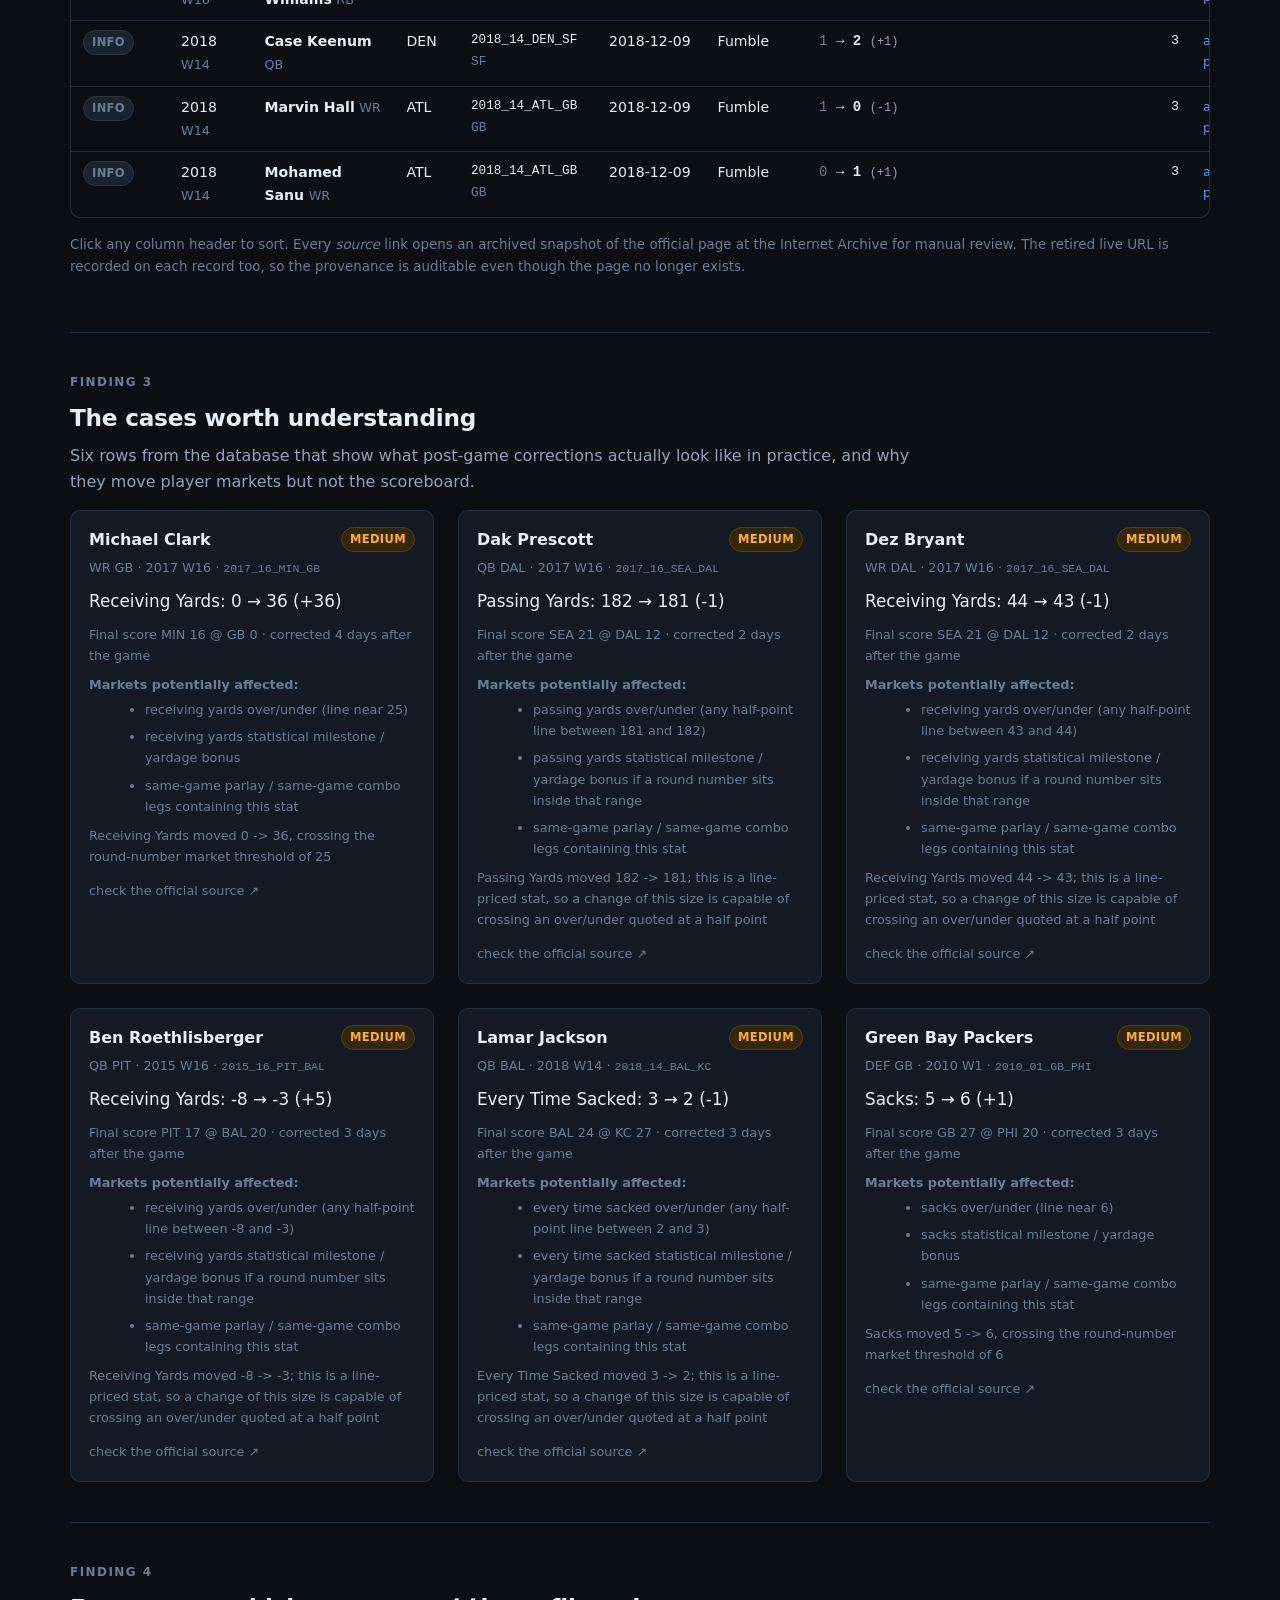
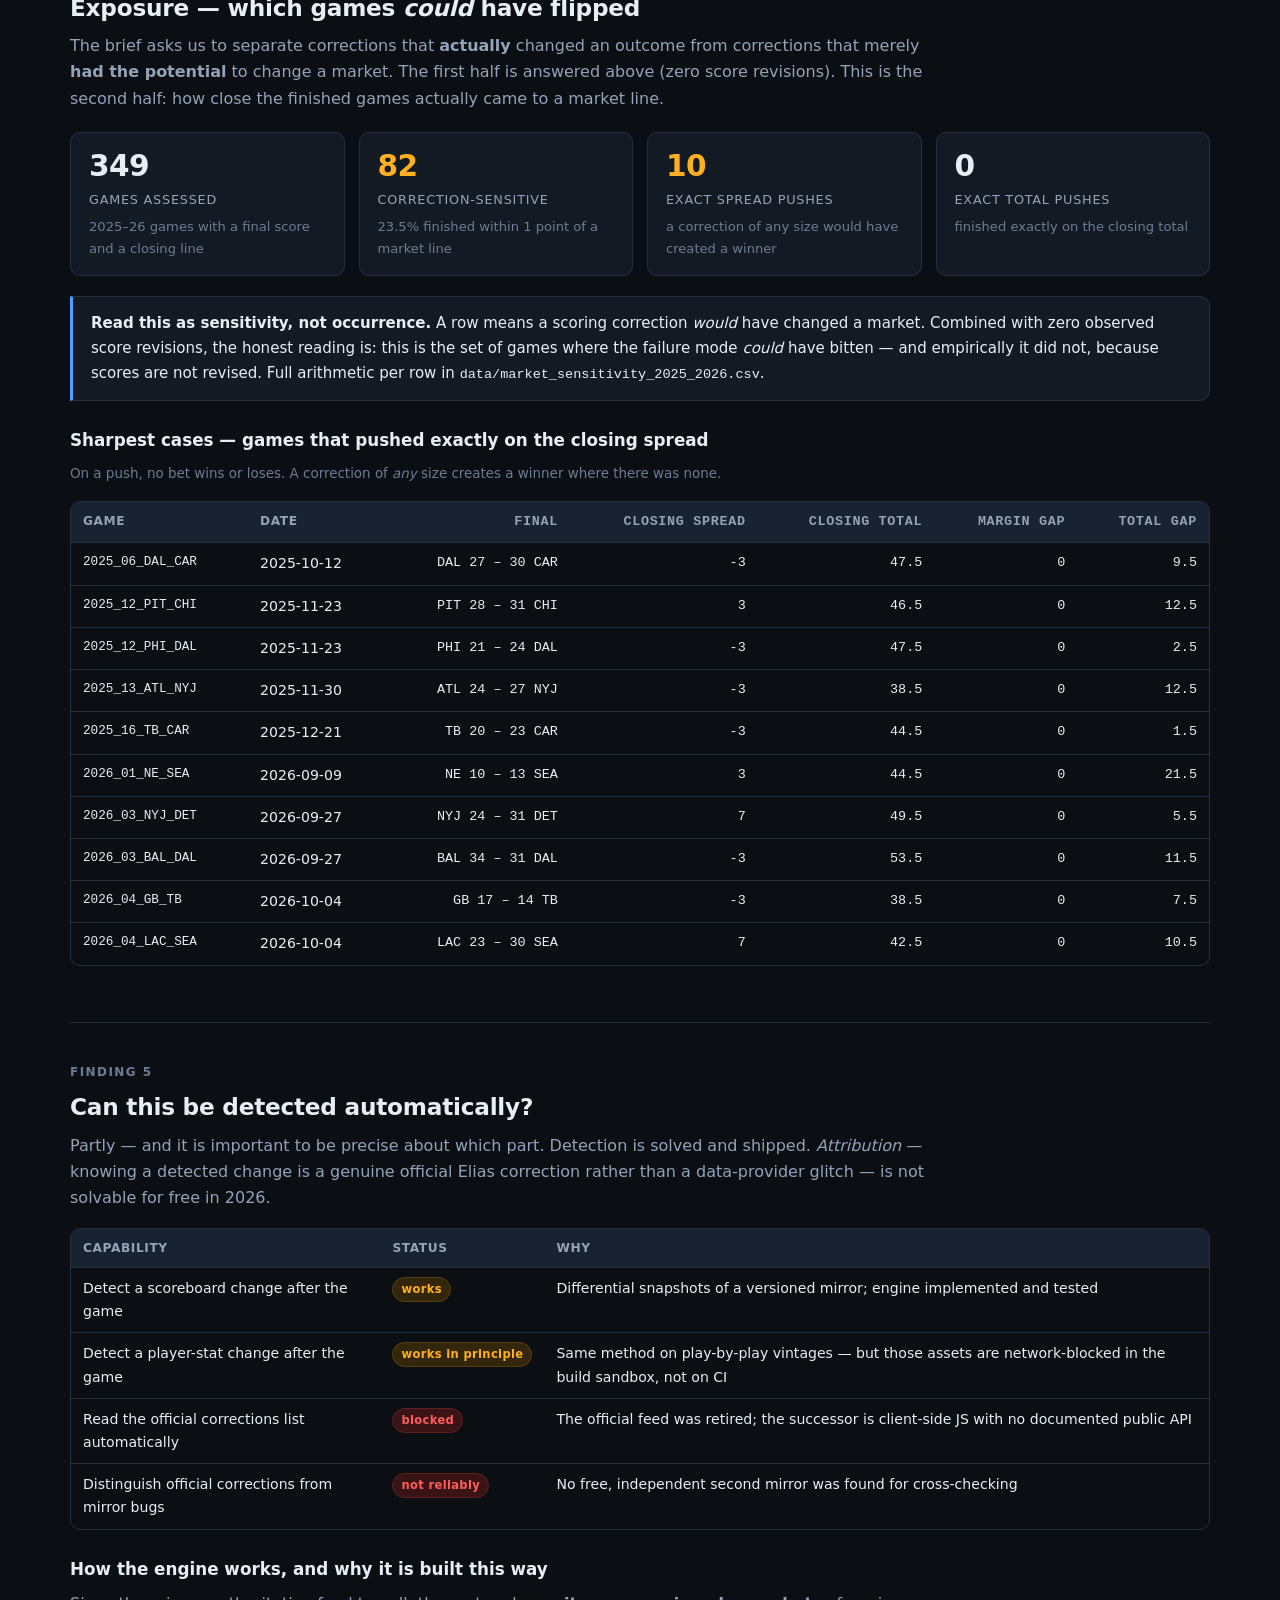
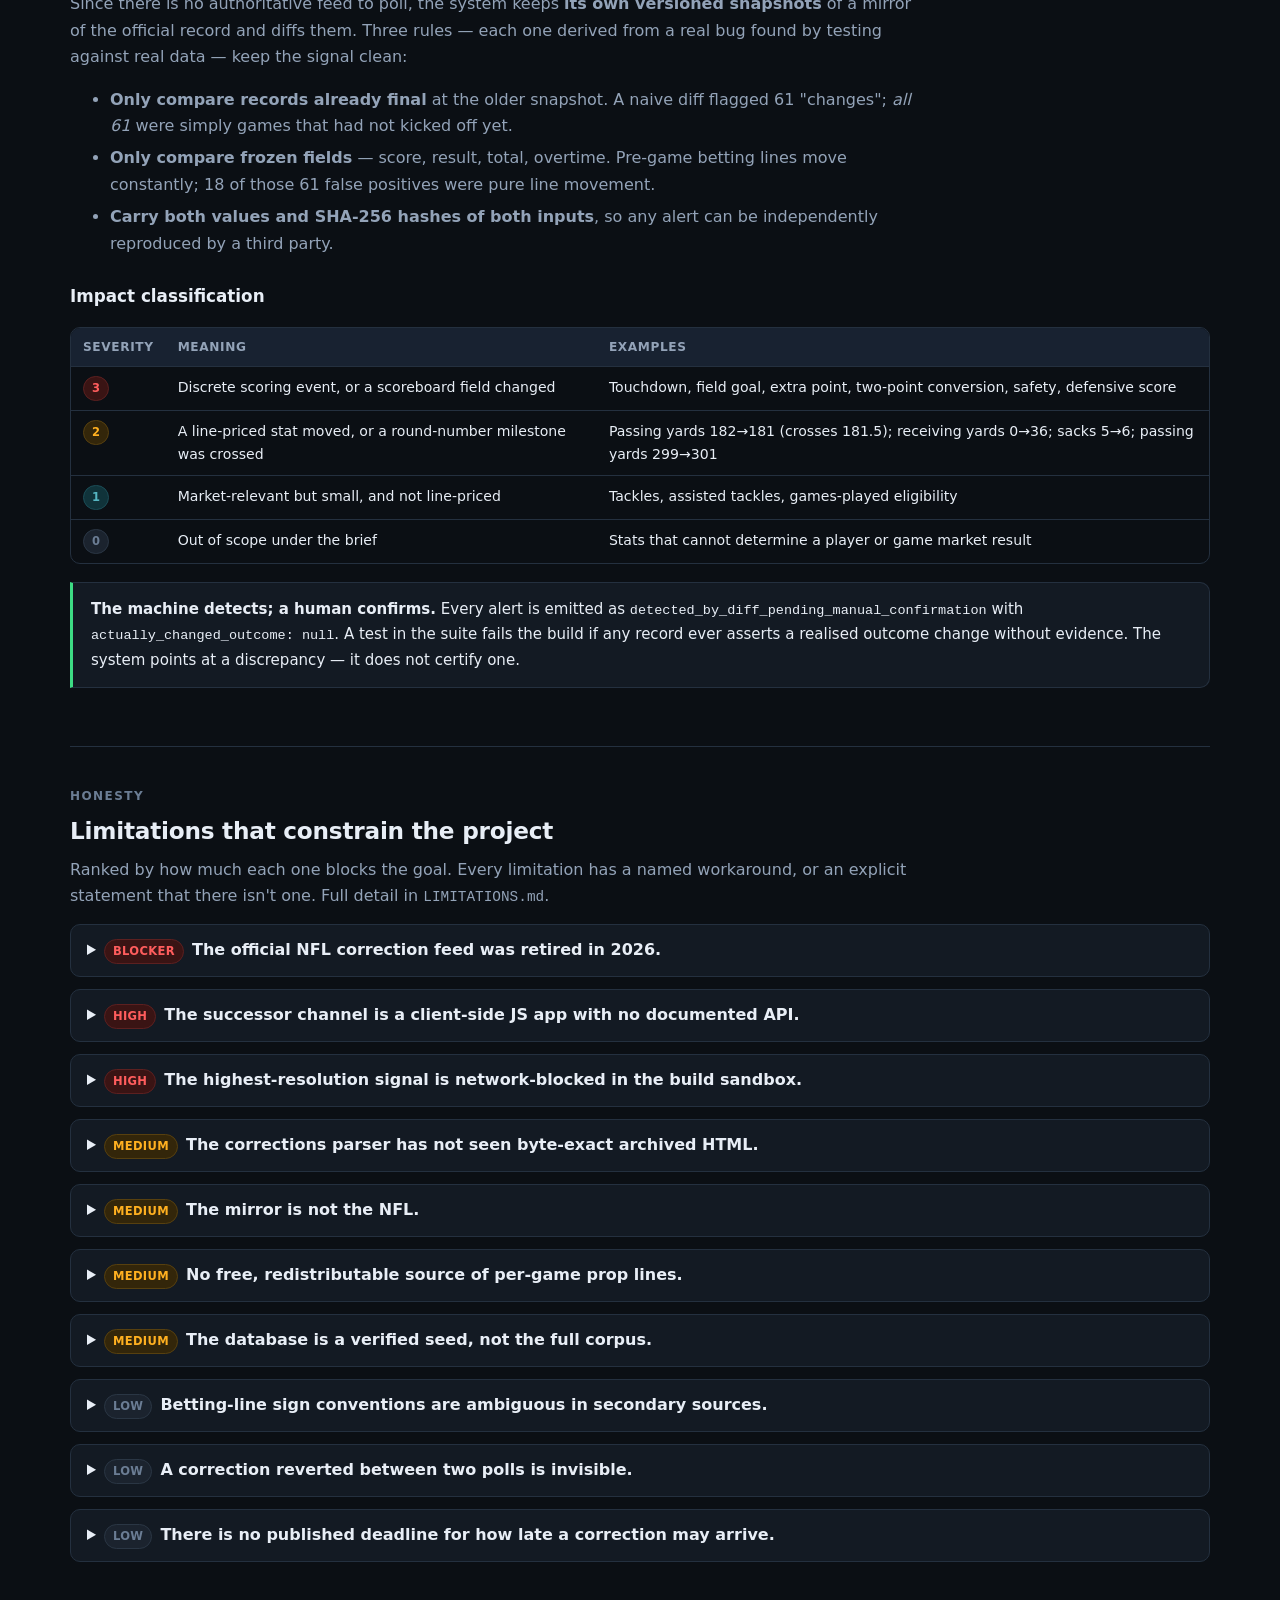
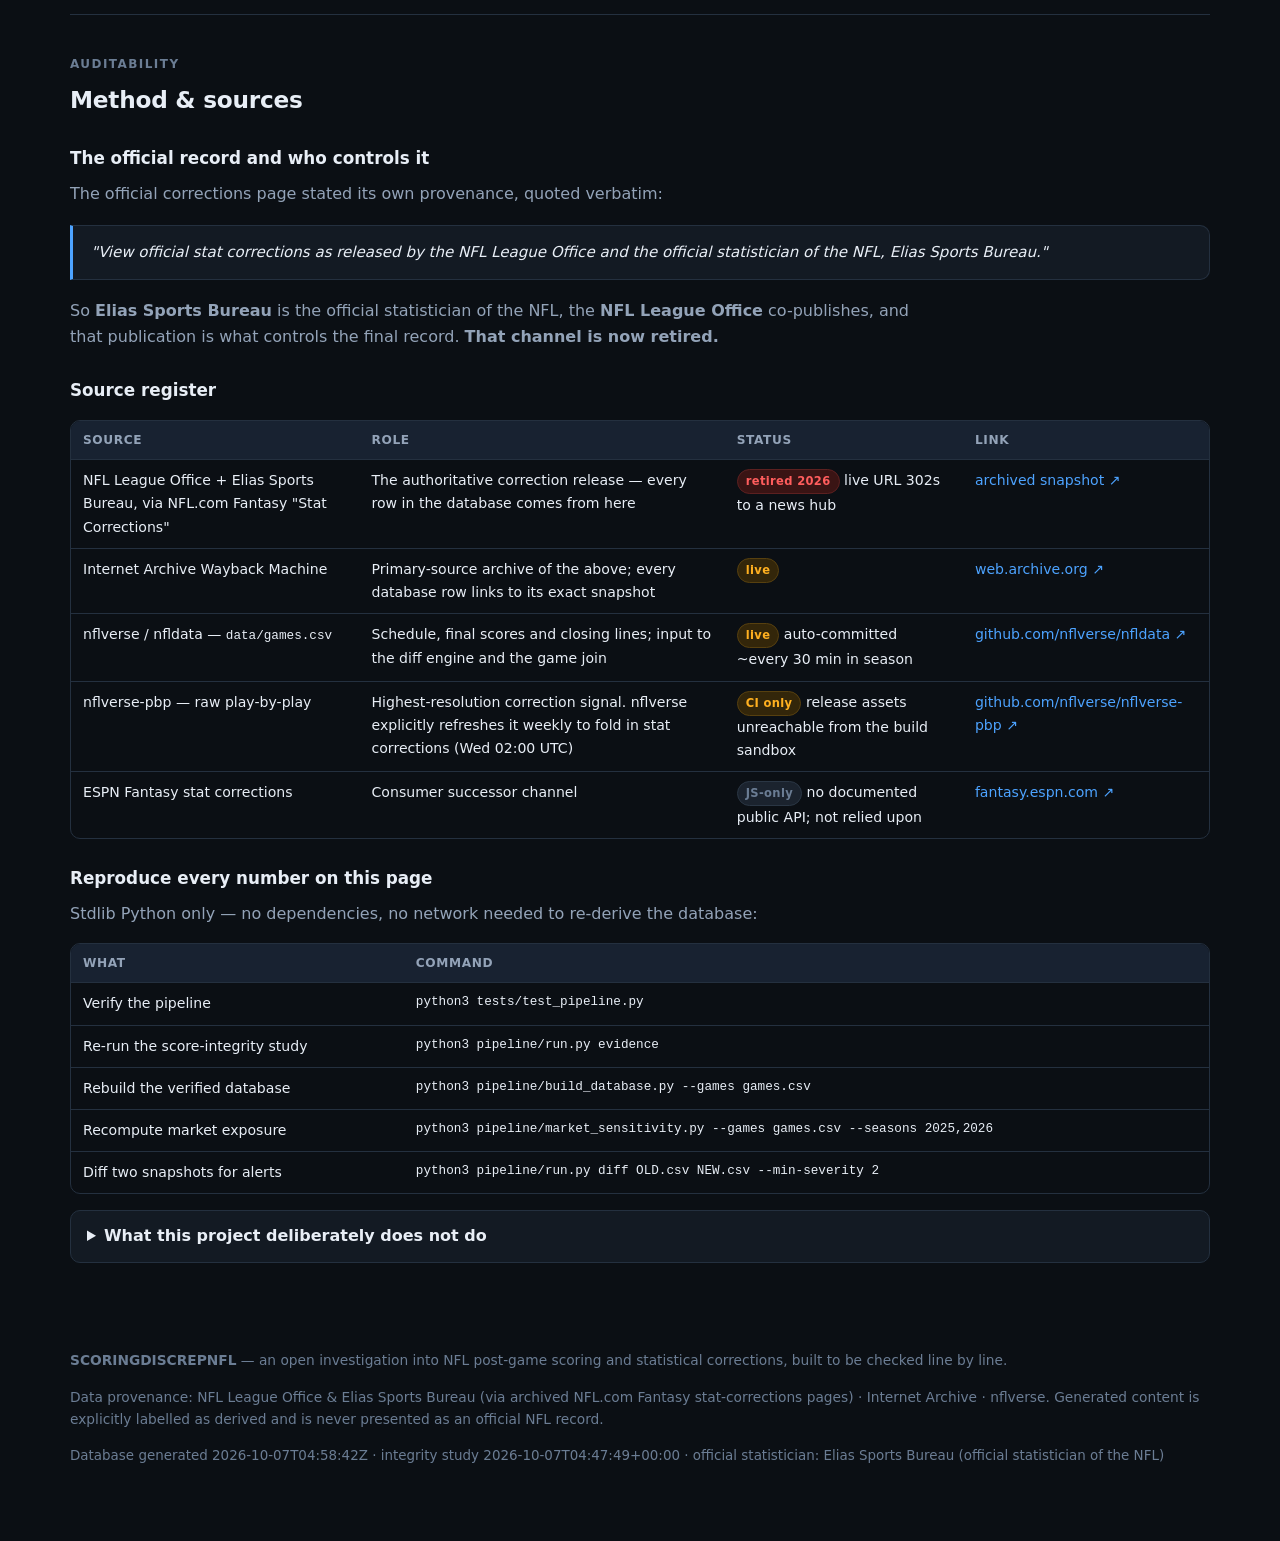
==== commit dc62ed47: "Add five evidence-graded correction case studies Co-authored-by: arena-agent <297053741+arena-agent@" ====
--- a/index.html
+++ b/index.html
@@ -106,7 +106,7 @@
   <h2>Additional sourced cases &amp; timing limits</h2>
   <p>The selected 36-row sample is not an exhaustive history or a universal correction window.
   <a href="https://www.nfl.com/news/j-j-watt-loses-nfl-s-sack-lead-on-statistical-correction-0ap1000000079268">NFL.com reported on October 10, 2012</a> that a sack from J.J. Watt's September 9 game was removed—a 31-calendar-day game-to-report gap, not an exact correction timestamp.</p>
-  <p><a href="research-seed/index.html">Explore seven supplemental narrative cases</a>: Dawson's apparent-final reversal,
+  <p><a href="research-seed/index.html">Explore twelve supplemental narrative cases</a>: Dawson's apparent-final reversal,
   Polamalu's unchanged final score, Manning's non-change and post-game player-stat corrections.
   These cases are separate from the table below and are not automatically deduplicated into it.</p>
 </section>
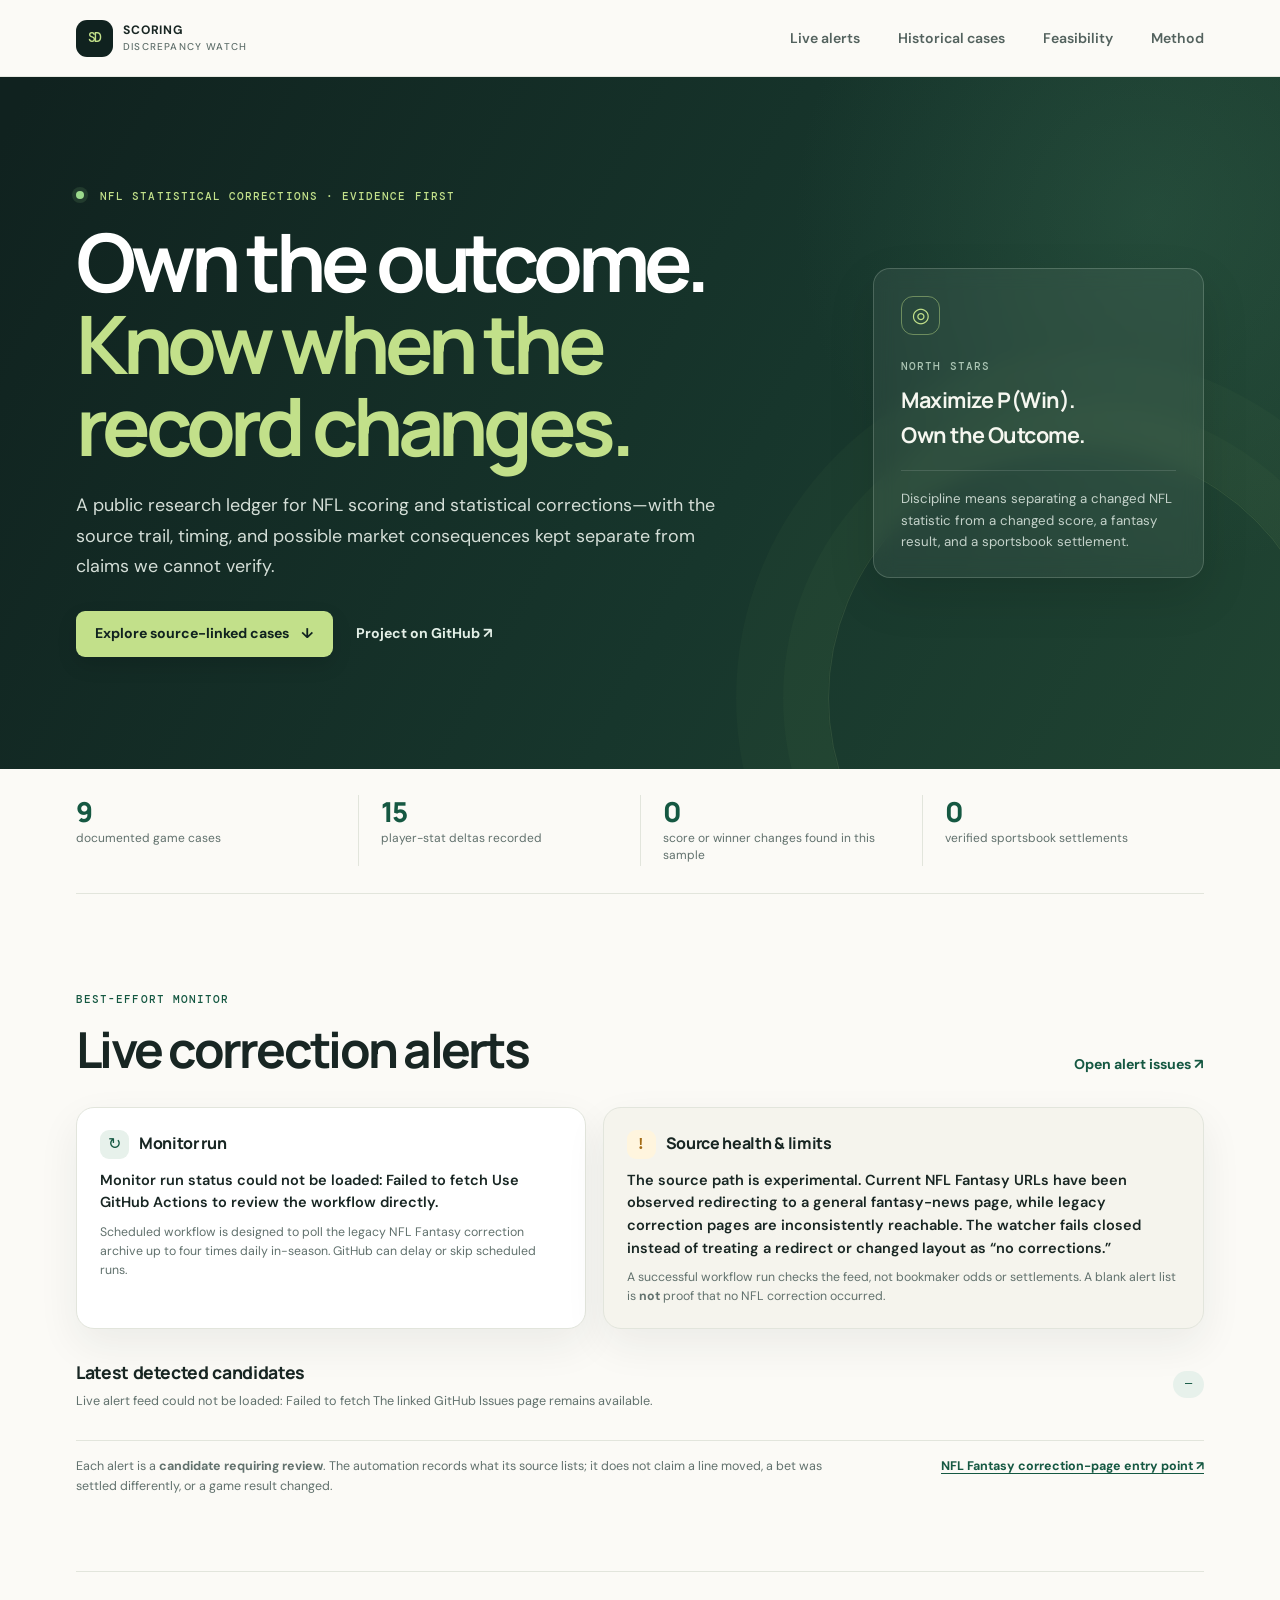
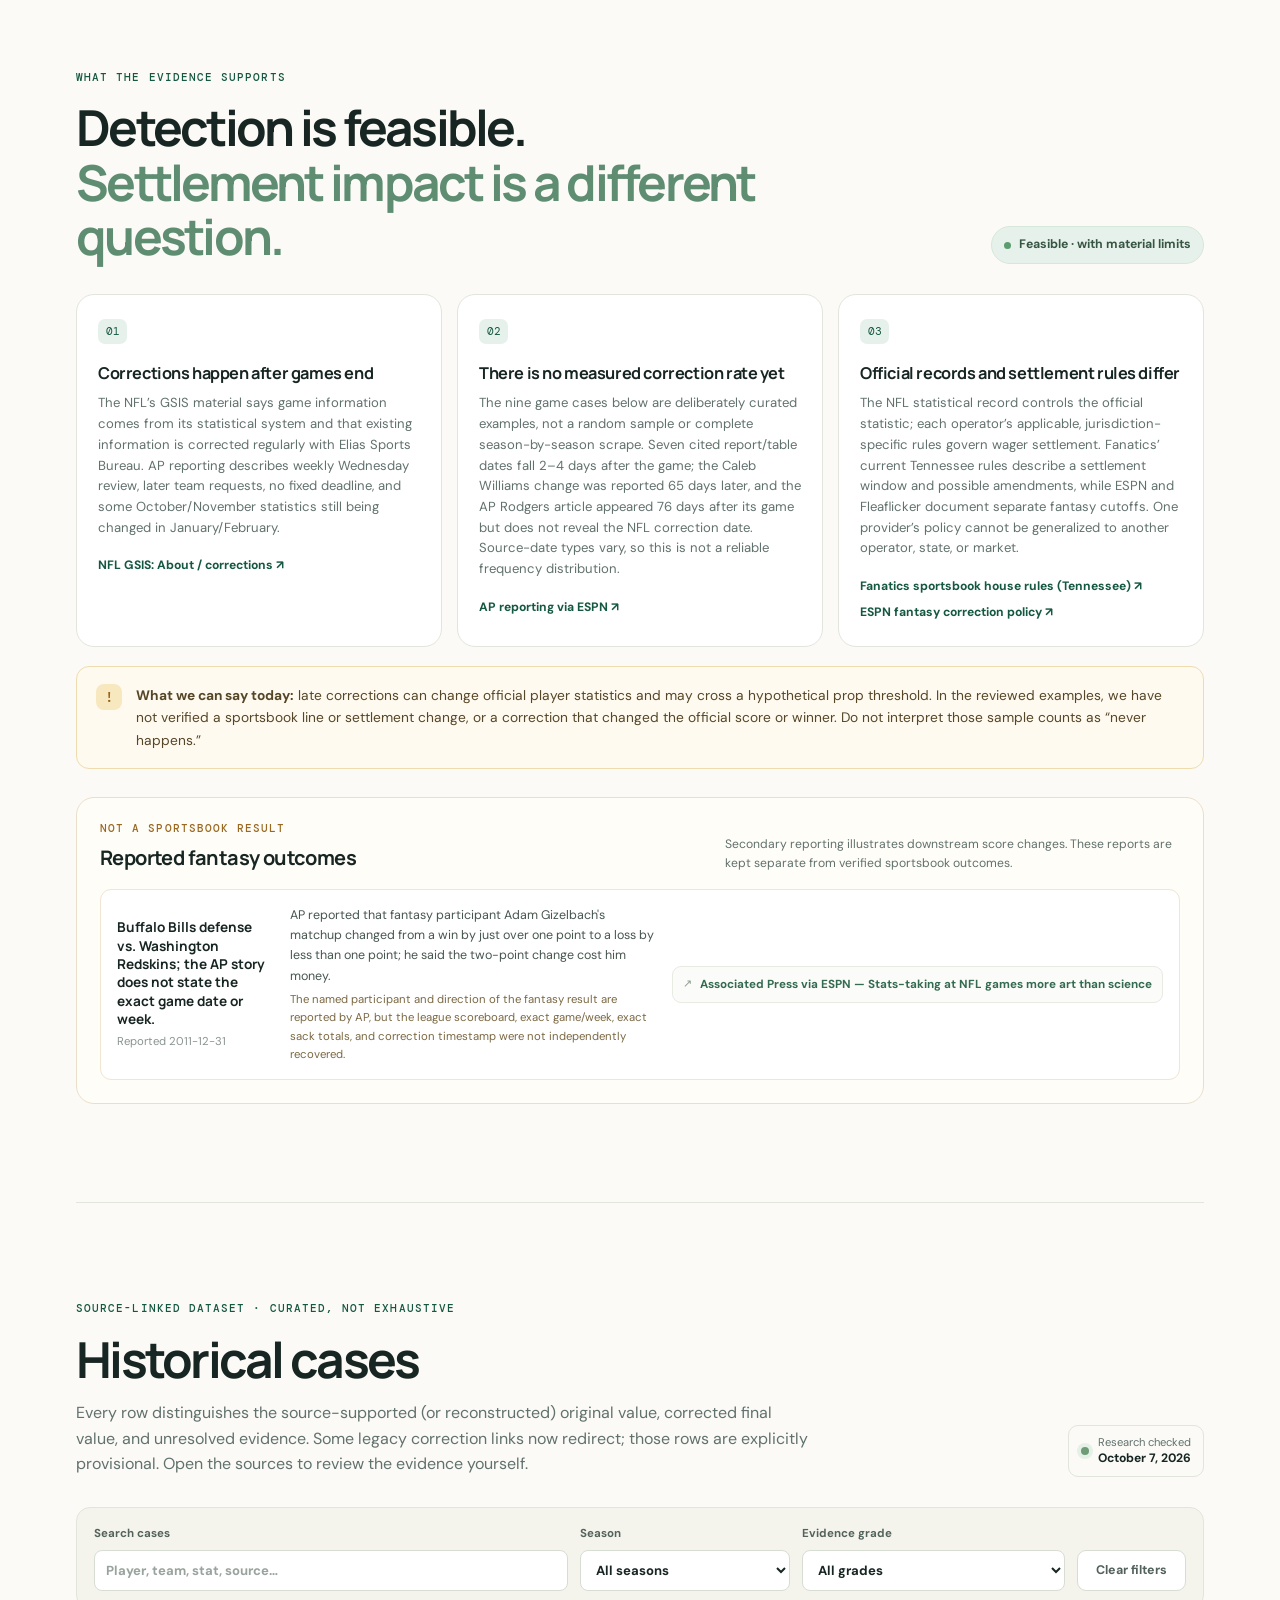
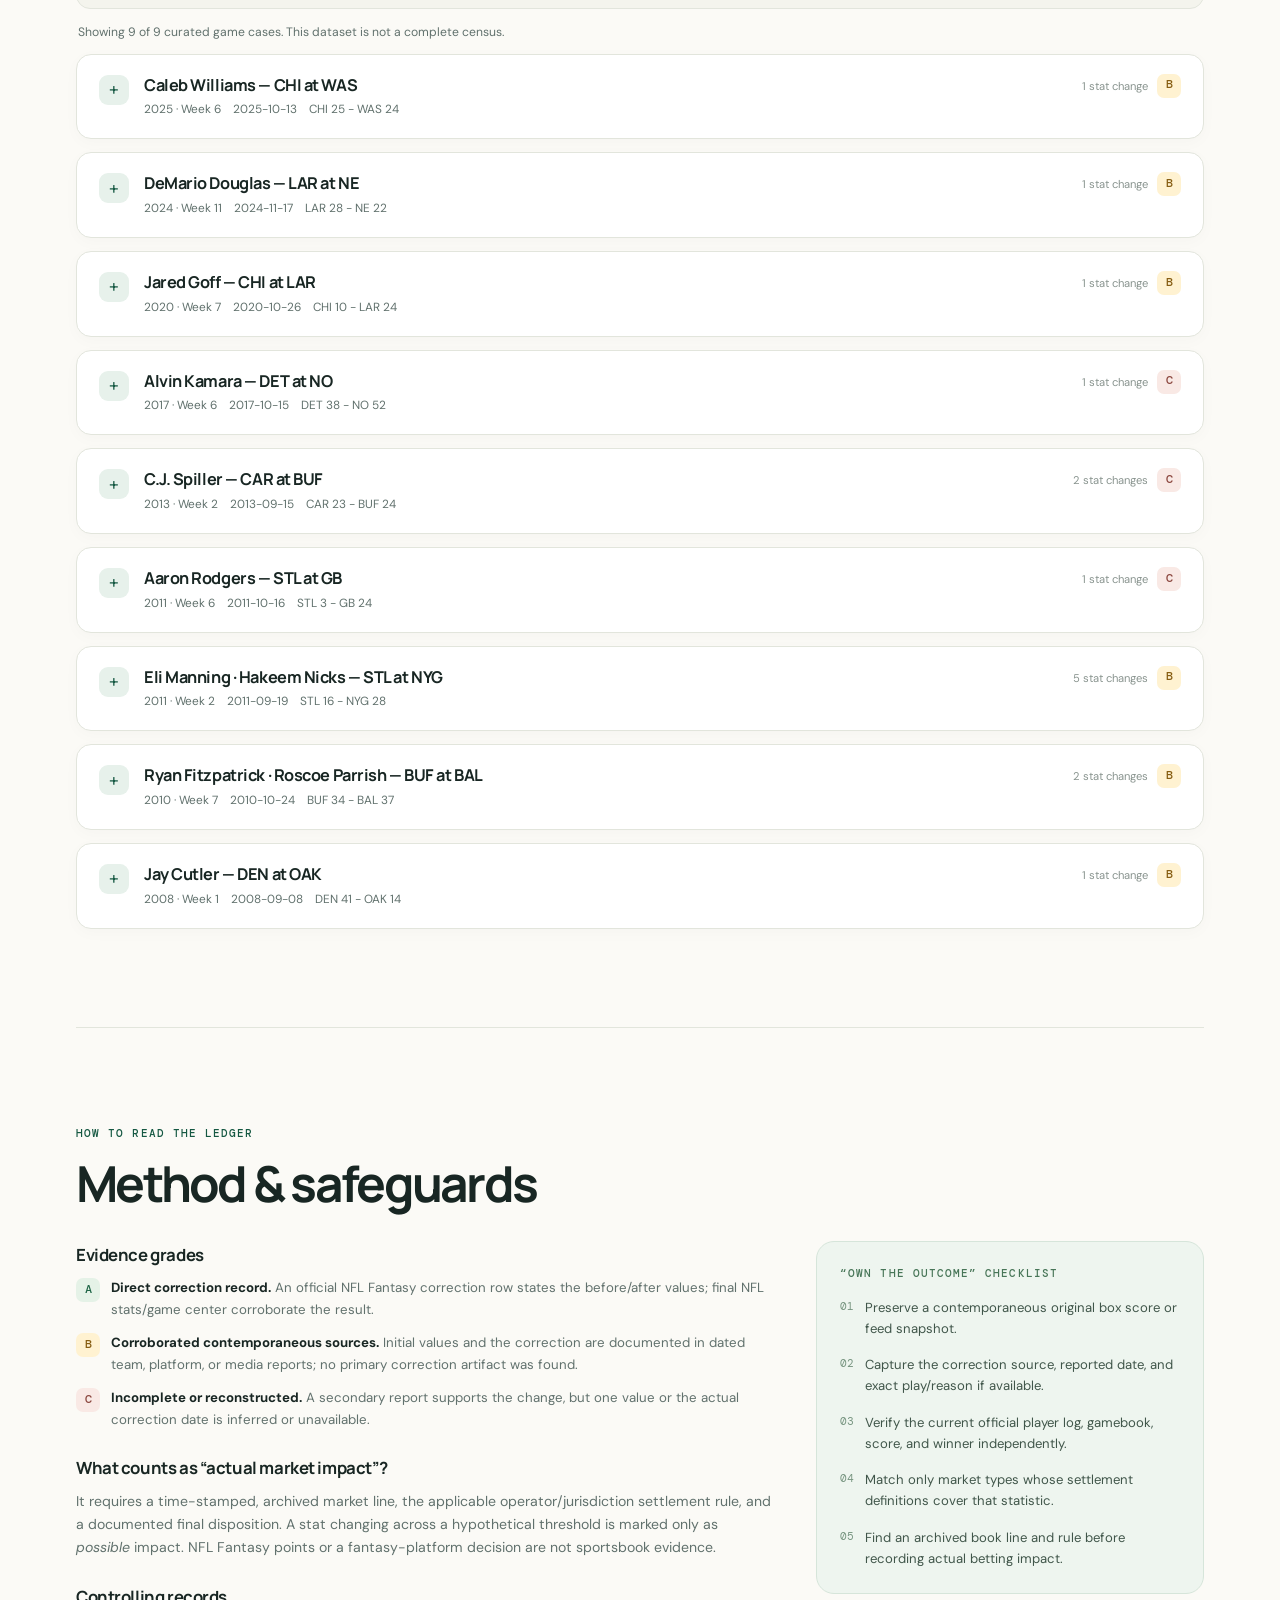
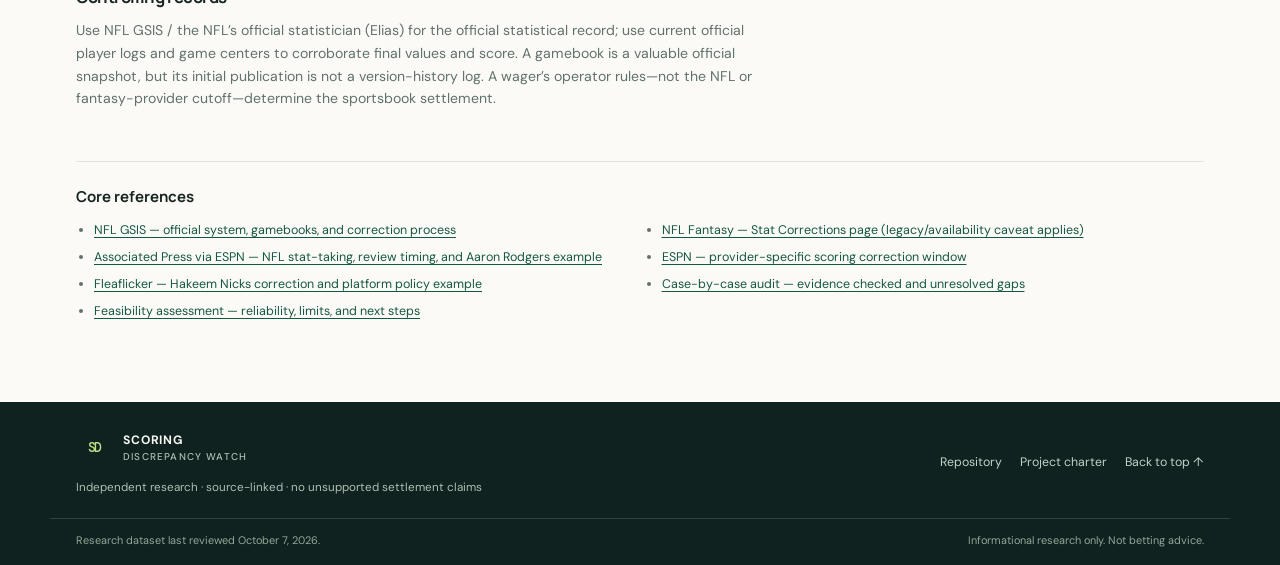
==== commit 8590a23b: "Build NFL stat correction research and alert prototype Co-authored-by: arena-agent <297053741+arena-" ====
--- a/index.html
+++ b/index.html
@@ -1,405 +1,207 @@
-<!DOCTYPE html>
+<!doctype html>
 <html lang="en">
 <head>
-<meta charset="utf-8">
-<meta name="viewport" content="width=device-width, initial-scale=1">
-<title>NFL Scoring Discrepancy Tracker — verified corrections &amp; automated detection</title>
-<meta name="description" content="A verified database of official NFL post-game statistical corrections, with archived primary sources, an analysis of whether final scores can change after a game, and an automated detection system.">
-<link rel="stylesheet" href="styles.css">
+  <meta charset="utf-8">
+  <meta name="viewport" content="width=device-width, initial-scale=1">
+  <meta name="description" content="A source-linked research project tracking NFL statistical corrections, correction timing, and possible market implications without confusing possibility with verified settlement outcomes.">
+  <meta name="theme-color" content="#10221f">
+  <title>NFL Scoring Discrepancy Watch</title>
+  <link rel="stylesheet" href="./styles.css">
+  <script src="./app.js" defer></script>
 </head>
 <body>
-
-<header class="hero">
-  <div class="wrap">
-    <h1>NFL Scoring Discrepancy Tracker</h1>
-    <p class="tagline">
-      Every row below is transcribed from an archived snapshot of the NFL's own
-      stat-corrections release — published by the <strong>NFL League Office</strong> and the
-      official statistician of the NFL, the <strong>Elias Sports Bureau</strong> — with a link you can
-      open and check by hand. Nothing is inferred. Nothing is guessed.
-    </p>
-    <div class="badges">
-      <span class="badge ok" id="badge-records">verified records</span>
-      <span class="badge ok" id="badge-tests">32 tests passing</span>
-      <span class="badge warn">official feed retired 2026</span>
-      <span class="badge">stdlib only · no dependencies</span>
+  <a class="skip-link" href="#main">Skip to content</a>
+  <header class="site-header">
+    <div class="header-inner">
+      <a class="brand" href="#top" aria-label="NFL Scoring Discrepancy Watch home">
+        <span class="brand-mark" aria-hidden="true">SD</span>
+        <span><strong>SCORING</strong><span class="brand-sub">DISCREPANCY WATCH</span></span>
+      </a>
+      <nav class="main-nav" aria-label="Main navigation">
+        <a href="#alerts">Live alerts</a>
+        <a href="#cases">Historical cases</a>
+        <a href="#feasibility">Feasibility</a>
+        <a href="#method">Method</a>
+      </nav>
     </div>
-  </div>
-</header>
-
-<nav class="toc">
-  <div class="wrap">
-    <ul>
-      <li><a href="#answer">The answer</a></li>
-      <li><a href="#scoreboard">Do scores change?</a></li>
-      <li><a href="#database">Verified database</a></li>
-      <li><a href="#exposure">Exposure</a></li>
-      <li><a href="#detection">Detection system</a></li>
-      <li><a href="#limits">Limitations</a></li>
-      <li><a href="#method">Method &amp; sources</a></li>
-    </ul>
-  </div>
-</nav>
-
-<main class="wrap">
-
-<!-- ================= ANSWER ================= -->
-<section id="answer">
-  <h2><span class="kicker">Executive summary</span>The answer, up front</h2>
-  <p class="lede">
-    The project asked whether NFL scoring discrepancies can appear <em>after</em> a game looks
-    finished, whether they can cross a market-relevant threshold, and whether this can be
-    detected automatically. Here is what the evidence says.
-  </p>
-
-  <div class="cards">
-    <div class="card">
-      <div class="num ok" id="stat-revisions">0</div>
-      <div class="lbl">Mirror revisions observed</div>
-      <div class="sub">across <span id="stat-snapshots">—</span> already-finished games, checked at 4 historical points</div>
+  </header>
+
+  <main id="main">
+    <section id="top" class="hero">
+      <div class="hero-grid">
+        <div>
+          <p class="eyebrow"><span class="live-dot" aria-hidden="true"></span> NFL statistical corrections · evidence first</p>
+          <h1>Own the outcome.<br><span>Know when the record changes.</span></h1>
+          <p class="hero-copy">A public research ledger for NFL scoring and statistical corrections—with the source trail, timing, and possible market consequences kept separate from claims we cannot verify.</p>
+          <div class="hero-actions">
+            <a class="button button-primary" href="#cases">Explore source-linked cases <span aria-hidden="true">↓</span></a>
+            <a class="text-link" href="https://github.com/buffedlizard55-lab/SCORINGDISCREPNFL" target="_blank" rel="noopener noreferrer">Project on GitHub <span aria-hidden="true">↗</span></a>
+          </div>
+        </div>
+        <aside class="principle-card" aria-label="Project principles">
+          <div class="principle-icon" aria-hidden="true">◎</div>
+          <p class="eyebrow">North stars</p>
+          <p class="principle-line">Maximize P(Win).</p>
+          <p class="principle-line">Own the Outcome.</p>
+          <p class="principle-note">Discipline means separating a changed NFL statistic from a changed score, a fantasy result, and a sportsbook settlement.</p>
+        </aside>
+      </div>
+    </section>
+
+    <section class="summary-strip" aria-label="Current evidence summary">
+      <div class="summary-stat"><span class="summary-number" id="case-count">—</span><span class="summary-label">documented game cases</span></div>
+      <div class="summary-stat"><span class="summary-number" id="change-count">—</span><span class="summary-label">player-stat deltas recorded</span></div>
+      <div class="summary-stat"><span class="summary-number" id="score-count">—</span><span class="summary-label">score or winner changes found in this sample</span></div>
+      <div class="summary-stat"><span class="summary-number" id="book-count">—</span><span class="summary-label">verified sportsbook settlements</span></div>
+    </section>
+
+    <section id="alerts" class="section alert-section">
+      <div class="section-heading">
+        <div>
+          <p class="eyebrow">Best-effort monitor</p>
+          <h2>Live correction alerts</h2>
+        </div>
+        <a class="text-link" href="https://github.com/buffedlizard55-lab/SCORINGDISCREPNFL/issues?q=is%3Aissue+label%3Aofficial-stat-correction" target="_blank" rel="noopener noreferrer">Open alert issues <span aria-hidden="true">↗</span></a>
+      </div>
+      <div class="monitor-grid">
+        <div class="monitor-card">
+          <div class="monitor-card-head"><span class="status-icon" aria-hidden="true">↻</span><h3>Monitor run</h3></div>
+          <p id="monitor-status" class="status-text" role="status" aria-live="polite">Checking GitHub Actions status…</p>
+          <p class="small-note">Scheduled workflow is designed to poll the legacy NFL Fantasy correction archive up to four times daily in-season. GitHub can delay or skip scheduled runs.</p>
+          <p id="monitor-run-link" class="small-note"></p>
+        </div>
+        <div class="monitor-card alert-card">
+          <div class="monitor-card-head"><span class="status-icon" aria-hidden="true">!</span><h3>Source health & limits</h3></div>
+          <p class="status-text">The source path is experimental. Current NFL Fantasy URLs have been observed redirecting to a general fantasy-news page, while legacy correction pages are inconsistently reachable. The watcher fails closed instead of treating a redirect or changed layout as “no corrections.”</p>
+          <p class="small-note">A successful workflow run checks the feed, not bookmaker odds or settlements. A blank alert list is <strong>not</strong> proof that no NFL correction occurred.</p>
+        </div>
+      </div>
+      <div class="feed-heading">
+        <div><h3>Latest detected candidates</h3><p id="feed-status" class="feed-status" role="status" aria-live="polite">Loading public GitHub issue feed…</p></div>
+        <span id="feed-count" class="count-pill">—</span>
+      </div>
+      <div id="live-alert-list" class="live-alert-list" aria-live="polite"></div>
+      <div class="feed-footer">
+        <p>Each alert is a <strong>candidate requiring review</strong>. The automation records what its source lists; it does not claim a line moved, a bet was settled differently, or a game result changed.</p>
+        <a href="https://fantasy.nfl.com/research/statcorrections" target="_blank" rel="noopener noreferrer">NFL Fantasy correction-page entry point <span aria-hidden="true">↗</span></a>
+      </div>
+    </section>
+
+    <section id="feasibility" class="section feasibility-section">
+      <div class="section-heading">
+        <div><p class="eyebrow">What the evidence supports</p><h2>Detection is feasible.<br><span>Settlement impact is a different question.</span></h2></div>
+        <span class="verdict-badge">Feasible · with material limits</span>
+      </div>
+      <div class="findings-grid">
+        <article class="finding-card">
+          <span class="finding-index">01</span>
+          <h3>Corrections happen after games end</h3>
+          <p>The NFL’s GSIS material says game information comes from its statistical system and that existing information is corrected regularly with Elias Sports Bureau. AP reporting describes weekly Wednesday review, later team requests, no fixed deadline, and some October/November statistics still being changed in January/February.</p>
+          <a href="https://www.nflgsis.com/Help/About.html" target="_blank" rel="noopener noreferrer">NFL GSIS: About / corrections <span aria-hidden="true">↗</span></a>
+        </article>
+        <article class="finding-card">
+          <span class="finding-index">02</span>
+          <h3>There is no measured correction rate yet</h3>
+          <p>The nine game cases below are deliberately curated examples, not a random sample or complete season-by-season scrape. Seven cited report/table dates fall 2–4 days after the game; the Caleb Williams change was reported 65 days later, and the AP Rodgers article appeared 76 days after its game but does not reveal the NFL correction date. Source-date types vary, so this is not a reliable frequency distribution.</p>
+          <a href="https://www.espn.com/espn/wire?id=7399087" target="_blank" rel="noopener noreferrer">AP reporting via ESPN <span aria-hidden="true">↗</span></a>
+        </article>
+        <article class="finding-card">
+          <span class="finding-index">03</span>
+          <h3>Official records and settlement rules differ</h3>
+          <p>The NFL statistical record controls the official statistic; each operator’s applicable, jurisdiction-specific rules govern wager settlement. Fanatics’ current Tennessee rules describe a settlement window and possible amendments, while ESPN and Fleaflicker document separate fantasy cutoffs. One provider’s policy cannot be generalized to another operator, state, or market.</p>
+          <a href="https://sportsbook.fanatics.com/legal/tn/house-rules/" target="_blank" rel="noopener noreferrer">Fanatics sportsbook house rules (Tennessee) <span aria-hidden="true">↗</span></a><br>
+          <a href="https://support.espn.com/hc/en-us/articles/360000099732-Scoring-Stat-Corrections" target="_blank" rel="noopener noreferrer">ESPN fantasy correction policy <span aria-hidden="true">↗</span></a>
+        </article>
+      </div>
+      <div class="callout">
+        <span class="callout-mark" aria-hidden="true">!</span>
+        <div><strong>What we can say today:</strong> late corrections can change official player statistics and may cross a hypothetical prop threshold. In the reviewed examples, we have not verified a sportsbook line or settlement change, or a correction that changed the official score or winner. Do not interpret those sample counts as “never happens.”</div>
+      </div>
+      <div class="reported-effects-panel">
+        <div class="reported-effects-heading">
+          <div><p class="eyebrow">Not a sportsbook result</p><h3>Reported fantasy outcomes</h3></div>
+          <p>Secondary reporting illustrates downstream score changes. These reports are kept separate from verified sportsbook outcomes.</p>
+        </div>
+        <div id="reported-effects" class="reported-effects-list"></div>
+      </div>
+    </section>
+
+    <section id="cases" class="section cases-section">
+      <div class="section-heading case-title-row">
+        <div><p class="eyebrow">Source-linked dataset · curated, not exhaustive</p><h2>Historical cases</h2><p class="section-intro">Every row distinguishes the source-supported (or reconstructed) original value, corrected final value, and unresolved evidence. Some legacy correction links now redirect; those rows are explicitly provisional. Open the sources to review the evidence yourself.</p></div>
+        <div class="dataset-stamp"><span class="stamp-dot"></span><span>Research checked<br><strong>October 7, 2026</strong></span></div>
+      </div>
+      <div class="filter-bar" aria-label="Filter historical cases">
+        <label class="search-label" for="case-search">Search cases
+          <input id="case-search" type="search" placeholder="Player, team, stat, source…" autocomplete="off">
+        </label>
+        <label for="season-filter">Season
+          <select id="season-filter"><option value="all">All seasons</option></select>
+        </label>
+        <label for="grade-filter">Evidence grade
+          <select id="grade-filter">
+            <option value="all">All grades</option>
+            <option value="A">A · direct correction record</option>
+            <option value="B">B · corroborated reports</option>
+            <option value="C">C · incomplete / reconstructed</option>
+          </select>
+        </label>
+        <button id="clear-filters" class="button button-quiet" type="button">Clear filters</button>
+      </div>
+      <p id="case-results" class="result-count" role="status" aria-live="polite">Loading historical cases…</p>
+      <div id="case-list" class="case-list"></div>
+      <noscript><p class="noscript-note">JavaScript is needed to render the research tables and live issue feed. The source links and methodology are still available below.</p></noscript>
+    </section>
+
+    <section id="method" class="section method-section">
+      <div class="section-heading">
+        <div><p class="eyebrow">How to read the ledger</p><h2>Method & safeguards</h2></div>
+      </div>
+      <div class="method-grid">
+        <div class="method-copy">
+          <h3>Evidence grades</h3>
+          <ul class="grade-list">
+            <li><span class="grade grade-a">A</span><span><strong>Direct correction record.</strong> An official NFL Fantasy correction row states the before/after values; final NFL stats/game center corroborate the result.</span></li>
+            <li><span class="grade grade-b">B</span><span><strong>Corroborated contemporaneous sources.</strong> Initial values and the correction are documented in dated team, platform, or media reports; no primary correction artifact was found.</span></li>
+            <li><span class="grade grade-c">C</span><span><strong>Incomplete or reconstructed.</strong> A secondary report supports the change, but one value or the actual correction date is inferred or unavailable.</span></li>
+          </ul>
+          <h3>What counts as “actual market impact”?</h3>
+          <p>It requires a time-stamped, archived market line, the applicable operator/jurisdiction settlement rule, and a documented final disposition. A stat changing across a hypothetical threshold is marked only as <em>possible</em> impact. NFL Fantasy points or a fantasy-platform decision are not sportsbook evidence.</p>
+          <h3>Controlling records</h3>
+          <p>Use NFL GSIS / the NFL’s official statistician (Elias) for the official statistical record; use current official player logs and game centers to corroborate final values and score. A gamebook is a valuable official snapshot, but its initial publication is not a version-history log. A wager’s operator rules—not the NFL or fantasy-provider cutoff—determine the sportsbook settlement.</p>
+        </div>
+        <aside class="checklist-card">
+          <p class="eyebrow">“Own the Outcome” checklist</p>
+          <ol>
+            <li><span>01</span> Preserve a contemporaneous original box score or feed snapshot.</li>
+            <li><span>02</span> Capture the correction source, reported date, and exact play/reason if available.</li>
+            <li><span>03</span> Verify the current official player log, gamebook, score, and winner independently.</li>
+            <li><span>04</span> Match only market types whose settlement definitions cover that statistic.</li>
+            <li><span>05</span> Find an archived book line and rule before recording actual betting impact.</li>
+          </ol>
+        </aside>
+      </div>
+      <div class="source-footnotes">
+        <h3>Core references</h3>
+        <ul>
+          <li><a href="https://www.nflgsis.com/Help/About.html" target="_blank" rel="noopener noreferrer">NFL GSIS — official system, gamebooks, and correction process</a></li>
+          <li><a href="https://fantasy.nfl.com/research/statcorrections" target="_blank" rel="noopener noreferrer">NFL Fantasy — Stat Corrections page (legacy/availability caveat applies)</a></li>
+          <li><a href="https://www.espn.com/espn/wire?id=7399087" target="_blank" rel="noopener noreferrer">Associated Press via ESPN — NFL stat-taking, review timing, and Aaron Rodgers example</a></li>
+          <li><a href="https://support.espn.com/hc/en-us/articles/360000099732-Scoring-Stat-Corrections" target="_blank" rel="noopener noreferrer">ESPN — provider-specific scoring correction window</a></li>
+          <li><a href="https://www.fleaflicker.com/forums/help/topics/hakeem-nicks-scoring-mistake-19338" target="_blank" rel="noopener noreferrer">Fleaflicker — Hakeem Nicks correction and platform policy example</a></li>
+          <li><a href="https://github.com/buffedlizard55-lab/SCORINGDISCREPNFL/blob/main/docs/CASE-AUDIT.md" target="_blank" rel="noopener noreferrer">Case-by-case audit — evidence checked and unresolved gaps</a></li>
+          <li><a href="https://github.com/buffedlizard55-lab/SCORINGDISCREPNFL/blob/main/docs/FEASIBILITY.md" target="_blank" rel="noopener noreferrer">Feasibility assessment — reliability, limits, and next steps</a></li>
+        </ul>
+      </div>
+    </section>
+  </main>
+
+  <footer class="site-footer">
+    <div class="footer-inner">
+      <div><a class="brand footer-brand" href="#top"><span class="brand-mark" aria-hidden="true">SD</span><span><strong>SCORING</strong><span class="brand-sub">DISCREPANCY WATCH</span></span></a><p>Independent research · source-linked · no unsupported settlement claims</p></div>
+      <div class="footer-links"><a href="https://github.com/buffedlizard55-lab/SCORINGDISCREPNFL" target="_blank" rel="noopener noreferrer">Repository</a><a href="https://github.com/buffedlizard55-lab/SCORINGDISCREPNFL/blob/main/README.md" target="_blank" rel="noopener noreferrer">Project charter</a><a href="#top">Back to top ↑</a></div>
     </div>
-    <div class="card">
-      <div class="num accent" id="stat-records">—</div>
-      <div class="lbl">Verified corrections</div>
-      <div class="sub">each with an archived official source link</div>
-    </div>
-    <div class="card">
-      <div class="num warn" id="stat-potential">—</div>
-      <div class="lbl">Could have moved a market</div>
-      <div class="sub">potential impact — <strong>not</strong> a confirmed outcome change</div>
-    </div>
-    <div class="card">
-      <div class="num" id="stat-cadence">2–4</div>
-      <div class="lbl">Days in this selected sample</div>
-      <div class="sub">every transcribed row fell in this window</div>
-    </div>
-  </div>
-
-  <div class="callout ok">
-    <p><strong>No revisions were observed in the selected mirror comparisons.</strong>
-    The study covers <span id="stat-snapshots-2">—</span> game-snapshot comparisons across four baselines,
-    not that many unique games. The same games recur across baselines. Zero observed revisions
-    does not prove league records are immutable or eliminate scoring-market risk.</p>
-  </div>
-
-  <div class="callout warn">
-    <p><strong>What <em>does</em> change is attribution and statistics — and it changes every week.</strong>
-    A receiver's 44 yards becomes 43. A sack is reassigned. A play is reclassified from a
-    forward pass to a backwards lateral. A player recorded as not having played at all is
-    credited with three catches for 36 yards, four days later. Those move
-    <strong>player props and fantasy scoring</strong>, and they are routine.</p>
-  </div>
-
-  <div class="callout bad">
-    <p><strong>The official feed that used to publish these was switched off in 2026.</strong>
-    <code>fantasy.nfl.com/research/statcorrections</code> — the page that carried
-    <em>"official stat corrections as released by the NFL League Office and the official
-    statistician of the NFL, Elias Sports Bureau"</em> — now 302-redirects to a news hub that
-    promotes ESPN as the official fantasy partner. Archived snapshots survive and are what this
-    database is built from, but <strong>live alerting can no longer rely on an authoritative feed</strong>.
-    See <a href="#limits">Limitations</a>.</p>
-  </div>
-</section>
-
-<!-- ================= SCOREBOARD ================= -->
-<section id="supplemental">
-  <h2>Additional sourced cases &amp; timing limits</h2>
-  <p>The selected 36-row sample is not an exhaustive history or a universal correction window.
-  <a href="https://www.nfl.com/news/j-j-watt-loses-nfl-s-sack-lead-on-statistical-correction-0ap1000000079268">NFL.com reported on October 10, 2012</a> that a sack from J.J. Watt's September 9 game was removed—a 31-calendar-day game-to-report gap, not an exact correction timestamp.</p>
-  <p><a href="research-seed/index.html">Explore twelve supplemental narrative cases</a>: Dawson's apparent-final reversal,
-  Polamalu's unchanged final score, Manning's non-change and post-game player-stat corrections.
-  These cases are separate from the table below and are not automatically deduplicated into it.</p>
-</section>
-
-<section id="scoreboard">
-  <h2><span class="kicker">Finding 1</span>Can a final score change after the game?</h2>
-  <p class="lede">
-    We took four historical versions of a git-versioned mirror of the NFL's official results,
-    kept <strong>only games that had already finished</strong> at that point in time, and compared
-    every frozen score field against today's record. A difference would demonstrate a mirror revision requiring official confirmation,
-    not by itself a confirmed NFL score amendment.
-  </p>
-  <div class="table-wrap">
-    <table id="tbl-integrity">
-      <thead>
-        <tr>
-          <th>Snapshot baseline</th>
-          <th class="num">Games already final</th>
-          <th class="num">Frozen fields revised later</th>
-          <th>Result</th>
-        </tr>
-      </thead>
-      <tbody></tbody>
-      <tfoot></tfoot>
-    </table>
-  </div>
-  <p class="footnote" id="integrity-caveat"></p>
-  <details>
-    <summary>Why this is a finding and not a proof</summary>
-    <p id="integrity-caveat-full"></p>
-    <p>Full artefact, including both input SHA-256 hashes and the exact extraction method:
-      <code>data/evidence/score_integrity_study.json</code>.</p>
-  </details>
-</section>
-
-<!-- ================= DATABASE ================= -->
-<section id="database">
-  <h2><span class="kicker">Finding 2</span>Verified corrections database</h2>
-  <p class="lede">
-    Transcribed verbatim from archived official release pages. Game, date, teams and closing
-    lines are joined from an authoritative schedule/results record — not assumed. The
-    <em>Original → Corrected</em> column shows exactly what the official record said before and
-    after, so any row can be reproduced and checked.
-  </p>
-
-  <div class="controls">
-    <input type="search" id="q" placeholder="Search player, team, stat…" aria-label="Search the corrections database">
-    <select id="f-sev" aria-label="Filter by severity">
-      <option value="">All severities</option>
-      <option value="3">3 — scoring / scoreboard event</option>
-      <option value="2">2 — line-priced or threshold</option>
-      <option value="1">1 — market-relevant but small</option>
-      <option value="0">0 — out of scope</option>
-    </select>
-    <select id="f-season" aria-label="Filter by season"><option value="">All seasons</option></select>
-    <span class="count" id="count"></span>
-  </div>
-
-  <div class="table-wrap">
-    <table id="tbl-db">
-      <thead>
-        <tr>
-          <th data-k="severity_label">Impact</th>
-          <th data-k="season">Season</th>
-          <th data-k="player">Player</th>
-          <th data-k="team">Team</th>
-          <th data-k="game_id">Game</th>
-          <th data-k="game_date">Game date</th>
-          <th data-k="stat">Statistic</th>
-          <th class="chg">Original → Corrected</th>
-          <th class="num" data-k="days_from_game_to_correction">Days to correction</th>
-          <th class="no-sort">Official source</th>
-        </tr>
-      </thead>
-      <tbody></tbody>
-    </table>
-  </div>
-  <p class="footnote">
-    Click any column header to sort. Every <em>source</em> link opens an archived snapshot of the
-    official page at the Internet Archive for manual review. The retired live URL is recorded on
-    each record too, so the provenance is auditable even though the page no longer exists.
-  </p>
-</section>
-
-<!-- ================= ROW DETAIL ================= -->
-<section id="detail">
-  <h2><span class="kicker">Finding 3</span>The cases worth understanding</h2>
-  <p class="lede">
-    Six rows from the database that show what post-game corrections actually look like in
-    practice, and why they move player markets but not the scoreboard.
-  </p>
-  <div id="cases" class="grid-2"></div>
-</section>
-
-<!-- ================= EXPOSURE ================= -->
-<section id="exposure">
-  <h2><span class="kicker">Finding 4</span>Exposure — which games <em>could</em> have flipped</h2>
-  <p class="lede">
-    The brief asks us to separate corrections that <strong>actually</strong> changed an outcome from
-    corrections that merely <strong>had the potential</strong> to change a market. The first half is
-    answered above (zero score revisions). This is the second half: how close the finished games
-    actually came to a market line.
-  </p>
-  <div class="cards" id="exposure-cards"></div>
-  <div class="callout">
-    <p><strong>Read this as sensitivity, not occurrence.</strong> A row means a scoring correction
-    <em>would</em> have changed a market. Combined with zero observed score revisions, the honest
-    reading is: this is the set of games where the failure mode <em>could</em> have bitten — and
-    empirically it did not, because scores are not revised. Full arithmetic per row in
-    <code>data/market_sensitivity_2025_2026.csv</code>.</p>
-  </div>
-  <h3>Sharpest cases — games that pushed exactly on the closing spread</h3>
-  <p class="footnote">On a push, no bet wins or loses. A correction of <em>any</em> size creates a winner where there was none.</p>
-  <div class="table-wrap">
-    <table id="tbl-push">
-      <thead>
-        <tr>
-          <th>Game</th><th>Date</th><th class="num">Final</th>
-          <th class="num">Closing spread</th><th class="num">Closing total</th>
-          <th class="num">Margin gap</th><th class="num">Total gap</th>
-        </tr>
-      </thead>
-      <tbody></tbody>
-    </table>
-  </div>
-</section>
-
-<!-- ================= DETECTION ================= -->
-<section id="detection">
-  <h2><span class="kicker">Finding 5</span>Can this be detected automatically?</h2>
-  <p class="lede">
-    Partly — and it is important to be precise about which part. Detection is solved and shipped.
-    <em>Attribution</em> — knowing a detected change is a genuine official Elias correction rather
-    than a data-provider glitch — is not solvable for free in 2026.
-  </p>
-
-  <div class="table-wrap">
-    <table>
-      <thead><tr><th>Capability</th><th>Status</th><th>Why</th></tr></thead>
-      <tbody>
-        <tr><td>Detect a scoreboard change after the game</td><td><span class="pill sev-2">works</span></td><td>Differential snapshots of a versioned mirror; engine implemented and tested</td></tr>
-        <tr><td>Detect a player-stat change after the game</td><td><span class="pill sev-2">works in principle</span></td><td>Same method on play-by-play vintages — but those assets are network-blocked in the build sandbox, not on CI</td></tr>
-        <tr><td>Read the official corrections list automatically</td><td><span class="pill sev-3">blocked</span></td><td>The official feed was retired; the successor is client-side JS with no documented public API</td></tr>
-        <tr><td>Distinguish official corrections from mirror bugs</td><td><span class="pill sev-3">not reliably</span></td><td>No free, independent second mirror was found for cross-checking</td></tr>
-      </tbody>
-    </table>
-  </div>
-
-  <h3>How the engine works, and why it is built this way</h3>
-  <p class="lede">
-    Since there is no authoritative feed to poll, the system keeps <strong>its own versioned
-    snapshots</strong> of a mirror of the official record and diffs them. Three rules — each one
-    derived from a real bug found by testing against real data — keep the signal clean:
-  </p>
-  <ul class="tight lede">
-    <li><strong>Only compare records already final</strong> at the older snapshot. A naive diff flagged 61 "changes"; <em>all 61</em> were simply games that had not kicked off yet.</li>
-    <li><strong>Only compare frozen fields</strong> — score, result, total, overtime. Pre-game betting lines move constantly; 18 of those 61 false positives were pure line movement.</li>
-    <li><strong>Carry both values and SHA-256 hashes of both inputs</strong>, so any alert can be independently reproduced by a third party.</li>
-  </ul>
-
-  <h3>Impact classification</h3>
-  <div class="table-wrap">
-    <table>
-      <thead><tr><th>Severity</th><th>Meaning</th><th>Examples</th></tr></thead>
-      <tbody>
-        <tr><td><span class="pill sev-3">3</span></td><td>Discrete scoring event, or a scoreboard field changed</td><td>Touchdown, field goal, extra point, two-point conversion, safety, defensive score</td></tr>
-        <tr><td><span class="pill sev-2">2</span></td><td>A line-priced stat moved, or a round-number milestone was crossed</td><td>Passing yards 182→181 (crosses 181.5); receiving yards 0→36; sacks 5→6; passing yards 299→301</td></tr>
-        <tr><td><span class="pill sev-1">1</span></td><td>Market-relevant but small, and not line-priced</td><td>Tackles, assisted tackles, games-played eligibility</td></tr>
-        <tr><td><span class="pill sev-0">0</span></td><td>Out of scope under the brief</td><td>Stats that cannot determine a player or game market result</td></tr>
-      </tbody>
-    </table>
-  </div>
-
-  <div class="callout ok">
-    <p><strong>The machine detects; a human confirms.</strong> Every alert is emitted as
-    <code>detected_by_diff_pending_manual_confirmation</code> with
-    <code>actually_changed_outcome: null</code>. A test in the suite fails the build if any record
-    ever asserts a realised outcome change without evidence. The system points at a discrepancy —
-    it does not certify one.</p>
-  </div>
-</section>
-
-<!-- ================= LIMITS ================= -->
-<section id="limits">
-  <h2><span class="kicker">Honesty</span>Limitations that constrain the project</h2>
-  <p class="lede">
-    Ranked by how much each one blocks the goal. Every limitation has a named workaround, or an
-    explicit statement that there isn't one. Full detail in <code>LIMITATIONS.md</code>.
-  </p>
-  <div id="limits-list"></div>
-</section>
-
-<!-- ================= METHOD ================= -->
-<section id="method">
-  <h2><span class="kicker">Auditability</span>Method &amp; sources</h2>
-
-  <h3>The official record and who controls it</h3>
-  <p class="lede">
-    The official corrections page stated its own provenance, quoted verbatim:
-  </p>
-  <blockquote class="callout" style="border-left-color: var(--accent); font-style: italic;">
-    "View official stat corrections as released by the NFL League Office and the official
-    statistician of the NFL, Elias Sports Bureau."
-  </blockquote>
-  <p class="lede">
-    So <strong>Elias Sports Bureau</strong> is the official statistician of the NFL, the
-    <strong>NFL League Office</strong> co-publishes, and that publication is what controls the final
-    record. <strong>That channel is now retired.</strong>
-  </p>
-
-  <h3>Source register</h3>
-  <div class="table-wrap">
-    <table>
-      <thead><tr><th>Source</th><th>Role</th><th>Status</th><th>Link</th></tr></thead>
-      <tbody>
-        <tr>
-          <td>NFL League Office + Elias Sports Bureau, via NFL.com Fantasy "Stat Corrections"</td>
-          <td>The authoritative correction release — every row in the database comes from here</td>
-          <td><span class="pill sev-3">retired 2026</span> live URL 302s to a news hub</td>
-          <td><a href="https://web.archive.org/web/20260516203131/https://fantasy.nfl.com/research/statcorrections?position=8&amp;sort=pts&amp;statCategory=stats&amp;statSeason=2010&amp;statType=weekStats&amp;statWeek=1" target="_blank" rel="noopener">archived snapshot ↗</a></td>
-        </tr>
-        <tr>
-          <td>Internet Archive Wayback Machine</td>
-          <td>Primary-source archive of the above; every database row links to its exact snapshot</td>
-          <td><span class="pill sev-2">live</span></td>
-          <td><a href="https://web.archive.org/" target="_blank" rel="noopener">web.archive.org ↗</a></td>
-        </tr>
-        <tr>
-          <td>nflverse / nfldata — <code>data/games.csv</code></td>
-          <td>Schedule, final scores and closing lines; input to the diff engine and the game join</td>
-          <td><span class="pill sev-2">live</span> auto-committed ~every 30 min in season</td>
-          <td><a href="https://github.com/nflverse/nfldata" target="_blank" rel="noopener">github.com/nflverse/nfldata ↗</a></td>
-        </tr>
-        <tr>
-          <td>nflverse-pbp — raw play-by-play</td>
-          <td>Highest-resolution correction signal. nflverse explicitly refreshes it weekly to fold in stat corrections (Wed 02:00 UTC)</td>
-          <td><span class="pill sev-2">CI only</span> release assets unreachable from the build sandbox</td>
-          <td><a href="https://github.com/nflverse/nflverse-pbp" target="_blank" rel="noopener">github.com/nflverse/nflverse-pbp ↗</a></td>
-        </tr>
-        <tr>
-          <td>ESPN Fantasy stat corrections</td>
-          <td>Consumer successor channel</td>
-          <td><span class="pill sev-0">JS-only</span> no documented public API; not relied upon</td>
-          <td><a href="https://fantasy.espn.com/football/statcorrections" target="_blank" rel="noopener">fantasy.espn.com ↗</a></td>
-        </tr>
-      </tbody>
-    </table>
-  </div>
-
-  <h3>Reproduce every number on this page</h3>
-  <p class="lede">Stdlib Python only — no dependencies, no network needed to re-derive the database:</p>
-  <div class="table-wrap">
-    <table>
-      <thead><tr><th>What</th><th>Command</th></tr></thead>
-      <tbody>
-        <tr><td>Verify the pipeline</td><td class="mono">python3 tests/test_pipeline.py</td></tr>
-        <tr><td>Re-run the score-integrity study</td><td class="mono">python3 pipeline/run.py evidence</td></tr>
-        <tr><td>Rebuild the verified database</td><td class="mono">python3 pipeline/build_database.py --games games.csv</td></tr>
-        <tr><td>Recompute market exposure</td><td class="mono">python3 pipeline/market_sensitivity.py --games games.csv --seasons 2025,2026</td></tr>
-        <tr><td>Diff two snapshots for alerts</td><td class="mono">python3 pipeline/run.py diff OLD.csv NEW.csv --min-severity 2</td></tr>
-      </tbody>
-    </table>
-  </div>
-
-  <details>
-    <summary>What this project deliberately does not do</summary>
-    <ul class="tight">
-      <li><strong>No fabricated prop lines.</strong> We model the <em>pricing convention</em> of line-priced stats. We never assert that a line existed at a specific number.</li>
-      <li><strong>No realised-outcome claims.</strong> Every record documents <em>potential</em> impact only. A test fails the build if an outcome change is asserted without evidence.</li>
-      <li><strong>No unverifiable anecdote.</strong> Widely repeated community reports of corrections flipping fantasy championships are excluded, because they could not be verified to primary-source standard. Their absence is a known gap, not evidence that nothing happened.</li>
-      <li><strong>No inflating the row count.</strong> The database is a verified seed, not the full archived corpus. 36 checkable rows beat thousands nobody can verify.</li>
-    </ul>
-  </details>
-</section>
-
-</main>
-
-<footer>
-  <div class="wrap">
-    <p>
-      <strong>SCORINGDISCREPNFL</strong> — an open investigation into NFL post-game scoring and
-      statistical corrections, built to be checked line by line.
-    </p>
-    <p>
-      Data provenance: NFL League Office &amp; Elias Sports Bureau (via archived NFL.com Fantasy
-      stat-corrections pages) · Internet Archive · nflverse.
-      Generated content is explicitly labelled as derived and is never presented as an official
-      NFL record.
-    </p>
-    <p class="footnote" id="generated"></p>
-  </div>
-</footer>
-
-<script src="app.js"></script>
+    <div class="footer-bottom"><span>Research dataset last reviewed October 7, 2026.</span><span>Informational research only. Not betting advice.</span></div>
+  </footer>
 </body>
 </html>
--- a/styles.css
+++ b/styles.css
@@ -1,165 +1,281 @@
-/* SCORINGDISCREPNFL — GitHub Pages site
-   No external dependencies, no CDN, no web fonts: fast and offline-safe. */
+@import url('https://fonts.googleapis.com/css2?family=DM+Mono:wght@400;500&family=DM+Sans:wght@400;500;600;700&family=Manrope:wght@400;500;600;700;800&display=swap');
 
 :root {
-  --bg: #0b0f14;
-  --panel: #131a23;
-  --panel-2: #182231;
-  --line: #24303f;
-  --text: #e8eef6;
-  --muted: #93a3b8;
-  --dim: #6b7d94;
-  --accent: #4da3ff;
-  --accent-dim: #1d4c7a;
-  --sev3: #ff5d5d;
-  --sev2: #ffb020;
-  --sev1: #56b6c2;
-  --sev0: #6b7d94;
-  --ok: #3ddc84;
-  --radius: 10px;
-  --mono: ui-monospace, SFMono-Regular, Menlo, Consolas, "Liberation Mono", monospace;
-  --sans: system-ui, -apple-system, "Segoe UI", Roboto, Helvetica, Arial, sans-serif;
+  color-scheme: light;
+  --ink: #182623;
+  --muted: #61716d;
+  --subtle: #89948f;
+  --paper: #fbfaf6;
+  --white: #ffffff;
+  --line: #e2e5dc;
+  --green: #155842;
+  --green-dark: #10221f;
+  --green-soft: #e7f1eb;
+  --lime: #c2e08a;
+  --amber: #a36b14;
+  --amber-soft: #fff5de;
+  --red: #a6413b;
+  --red-soft: #fff0ec;
+  --shadow: 0 16px 42px rgba(31, 48, 41, .07);
+  --radius: 18px;
+  font-family: 'DM Sans', system-ui, sans-serif;
+  font-synthesis: none;
+  text-rendering: optimizeLegibility;
+  -webkit-font-smoothing: antialiased;
+  -moz-osx-font-smoothing: grayscale;
 }
 
 * { box-sizing: border-box; }
-
-html { scroll-behavior: smooth; }
-
-body {
-  margin: 0;
-  background: var(--bg);
-  color: var(--text);
-  font-family: var(--sans);
-  font-size: 16px;
-  line-height: 1.65;
-  -webkit-font-smoothing: antialiased;
-}
-
-.wrap { max-width: 1180px; margin: 0 auto; padding: 0 20px; }
-
-a { color: var(--accent); text-decoration: none; }
-a:hover { text-decoration: underline; }
-
-code, .mono { font-family: var(--mono); font-size: 0.9em; }
-
-/* ---------- header ---------- */
-header.hero {
-  border-bottom: 1px solid var(--line);
-  background: linear-gradient(180deg, #101823 0%, var(--bg) 100%);
-  padding: 44px 0 34px;
-}
-.hero h1 { margin: 0 0 6px; font-size: 2rem; letter-spacing: -0.02em; }
-.hero .tagline { color: var(--muted); font-size: 1.05rem; margin: 0 0 18px; max-width: 76ch; }
-.badges { display: flex; flex-wrap: wrap; gap: 8px; }
-.badge {
-  font-size: 0.78rem; padding: 4px 10px; border-radius: 999px;
-  border: 1px solid var(--line); background: var(--panel); color: var(--muted);
-}
-.badge.ok { color: var(--ok); border-color: #1d4a35; background: #0f1f18; }
-.badge.warn { color: var(--sev2); border-color: #4a3711; background: #201a0c; }
-.badge.bad { color: var(--sev3); border-color: #4a1d1d; background: #201010; }
-
-/* ---------- nav ---------- */
-nav.toc {
-  position: sticky; top: 0; z-index: 20;
-  background: rgba(11,15,20,0.94);
-  backdrop-filter: blur(8px);
-  border-bottom: 1px solid var(--line);
-}
-nav.toc ul {
-  list-style: none; margin: 0; padding: 10px 0;
-  display: flex; gap: 18px; flex-wrap: wrap; font-size: 0.9rem;
-}
-nav.toc a { color: var(--muted); }
-nav.toc a:hover { color: var(--text); }
-
-/* ---------- sections ---------- */
-section { padding: 40px 0; border-bottom: 1px solid var(--line); }
-section:last-of-type { border-bottom: none; }
-h2 { font-size: 1.45rem; margin: 0 0 6px; letter-spacing: -0.01em; }
-h2 .kicker { display: block; font-size: 0.75rem; letter-spacing: 0.12em; text-transform: uppercase; color: var(--dim); font-weight: 600; margin-bottom: 6px; }
-h3 { font-size: 1.05rem; margin: 26px 0 8px; }
-p { margin: 0 0 14px; }
-.lede { color: var(--muted); max-width: 84ch; }
-
-/* ---------- callouts ---------- */
-.callout {
-  border: 1px solid var(--line); border-left: 3px solid var(--accent);
-  background: var(--panel); padding: 14px 18px; border-radius: 0 var(--radius) var(--radius) 0;
-  margin: 18px 0; font-size: 0.94rem;
-}
-.callout.warn { border-left-color: var(--sev2); }
-.callout.bad { border-left-color: var(--sev3); }
-.callout.ok { border-left-color: var(--ok); }
-.callout strong { color: var(--text); }
-.callout p:last-child { margin-bottom: 0; }
-
-/* ---------- stat cards ---------- */
-.cards { display: grid; grid-template-columns: repeat(auto-fit, minmax(190px, 1fr)); gap: 14px; margin: 20px 0; }
-.card {
-  background: var(--panel); border: 1px solid var(--line);
-  border-radius: var(--radius); padding: 16px 18px;
-}
-.card .num { font-size: 1.85rem; font-weight: 700; letter-spacing: -0.02em; line-height: 1.15; }
-.card .num.accent { color: var(--accent); }
-.card .num.ok { color: var(--ok); }
-.card .num.warn { color: var(--sev2); }
-.card .lbl { font-size: 0.8rem; color: var(--muted); text-transform: uppercase; letter-spacing: 0.06em; margin-top: 6px; }
-.card .sub { font-size: 0.82rem; color: var(--dim); margin-top: 6px; }
-
-/* ---------- tables ---------- */
-.table-wrap { overflow-x: auto; border: 1px solid var(--line); border-radius: var(--radius); margin: 16px 0; }
-table { width: 100%; border-collapse: collapse; font-size: 0.88rem; }
-th, td { padding: 9px 12px; text-align: left; border-bottom: 1px solid var(--line); vertical-align: top; }
-th {
-  background: var(--panel-2); color: var(--muted); font-weight: 600;
-  font-size: 0.76rem; text-transform: uppercase; letter-spacing: 0.05em;
-  position: sticky; top: 0; white-space: nowrap; cursor: pointer; user-select: none;
-}
-th.no-sort { cursor: default; }
-th:hover:not(.no-sort) { color: var(--text); }
-tbody tr:hover { background: #101822; }
-tbody tr:last-child td { border-bottom: none; }
-td.num, th.num { text-align: right; font-family: var(--mono); font-size: 0.84rem; }
-td.chg { font-family: var(--mono); white-space: nowrap; }
-td.chg .from { color: var(--dim); }
-td.chg .to { color: var(--text); font-weight: 600; }
-td.chg .delta { color: var(--muted); font-size: 0.85em; }
-
-/* ---------- severity pills ---------- */
-.pill {
-  display: inline-block; padding: 2px 8px; border-radius: 999px;
-  font-size: 0.72rem; font-weight: 700; letter-spacing: 0.03em; white-space: nowrap;
-}
-.sev-3 { background: #3a1414; color: var(--sev3); border: 1px solid #5c2020; }
-.sev-2 { background: #33260a; color: var(--sev2); border: 1px solid #57400f; }
-.sev-1 { background: #10333a; color: var(--sev1); border: 1px solid #1b4d57; }
-.sev-0 { background: #1b232e; color: var(--sev0); border: 1px solid #2a3644; }
-
-/* ---------- controls ---------- */
-.controls { display: flex; flex-wrap: wrap; gap: 10px; align-items: center; margin: 16px 0 4px; }
-input[type="search"], select {
-  background: var(--panel); color: var(--text); border: 1px solid var(--line);
-  border-radius: 8px; padding: 9px 12px; font-size: 0.9rem; font-family: inherit;
-}
-input[type="search"] { min-width: 260px; flex: 1 1 260px; }
-input[type="search"]:focus, select:focus { outline: 2px solid var(--accent-dim); outline-offset: 1px; }
-.count { color: var(--muted); font-size: 0.85rem; margin-left: auto; }
-
-/* ---------- misc ---------- */
-.grid-2 { display: grid; grid-template-columns: repeat(auto-fit, minmax(320px, 1fr)); gap: 24px; }
-details { background: var(--panel); border: 1px solid var(--line); border-radius: var(--radius); padding: 12px 16px; margin: 12px 0; }
-summary { cursor: pointer; font-weight: 600; }
-details p, details ul { color: var(--muted); font-size: 0.92rem; }
-ul.tight li { margin-bottom: 6px; }
-.src { font-size: 0.8rem; color: var(--dim); }
-.footnote { font-size: 0.84rem; color: var(--dim); }
-hr { border: none; border-top: 1px solid var(--line); margin: 22px 0; }
-footer { padding: 34px 0 60px; color: var(--dim); font-size: 0.86rem; }
-.empty { color: var(--muted); padding: 22px; text-align: center; font-style: italic; }
-
-@media (max-width: 640px) {
-  .hero h1 { font-size: 1.5rem; }
-  .card .num { font-size: 1.5rem; }
-  section { padding: 30px 0; }
-}
+html { scroll-behavior: smooth; scroll-padding-top: 90px; }
+body { margin: 0; background: var(--paper); color: var(--ink); line-height: 1.62; }
+a { color: var(--green); text-underline-offset: 3px; }
+a:hover { color: #0c3e2e; }
+button, input, select { font: inherit; }
+button, a { -webkit-tap-highlight-color: transparent; }
+:focus-visible { outline: 3px solid #7fb899; outline-offset: 3px; }
+
+.skip-link { position: absolute; z-index: 10; left: 1rem; top: -4rem; padding: .65rem 1rem; color: #fff; background: var(--green-dark); border-radius: 8px; }
+.skip-link:focus { top: 1rem; }
+.site-header { position: sticky; z-index: 5; top: 0; background: rgba(251, 250, 246, .94); border-bottom: 1px solid rgba(226, 229, 220, .8); backdrop-filter: blur(14px); }
+.header-inner, .footer-inner, .footer-bottom { max-width: 1180px; margin: 0 auto; padding-left: 26px; padding-right: 26px; }
+.header-inner { min-height: 76px; display: flex; align-items: center; justify-content: space-between; gap: 30px; }
+.brand { display: inline-flex; align-items: center; gap: 10px; color: var(--ink); text-decoration: none; line-height: 1.05; letter-spacing: .07em; font-size: .76rem; }
+.brand:hover { color: var(--green); }
+.brand-mark { width: 37px; height: 37px; display: grid; place-items: center; background: var(--green-dark); color: var(--lime); border-radius: 11px; font-family: 'DM Mono', monospace; font-size: .8rem; font-weight: 500; letter-spacing: -.08em; }
+.brand-sub { display: block; margin-top: 5px; color: var(--muted); font-size: .62rem; font-weight: 500; letter-spacing: .12em; }
+.main-nav { display: flex; align-items: center; gap: clamp(16px, 3vw, 38px); }
+.main-nav a { color: #53625e; text-decoration: none; font-size: .88rem; font-weight: 600; }
+.main-nav a:hover { color: var(--green); }
+
+.hero { position: relative; overflow: hidden; padding: clamp(64px, 9vw, 112px) 26px clamp(74px, 9vw, 112px); color: #fff; background: radial-gradient(circle at 90% 20%, rgba(63, 117, 89, .27), transparent 28%), linear-gradient(118deg, #10221f 2%, #17362c 58%, #204432 100%); }
+.hero::after { position: absolute; right: -50px; bottom: -180px; width: 500px; height: 500px; content: ''; border: 1px solid rgba(194, 224, 138, .12); border-radius: 50%; box-shadow: 0 0 0 45px rgba(194, 224, 138, .025), 0 0 0 92px rgba(194, 224, 138, .025); pointer-events: none; }
+.hero-grid { position: relative; z-index: 1; max-width: 1128px; margin: 0 auto; display: grid; grid-template-columns: minmax(0, 1.45fr) minmax(270px, .7fr); align-items: center; gap: clamp(44px, 9vw, 112px); }
+.eyebrow { margin: 0 0 15px; color: var(--green); font-family: 'DM Mono', monospace; font-size: .7rem; font-weight: 500; letter-spacing: .095em; line-height: 1.4; text-transform: uppercase; }
+.hero .eyebrow { color: var(--lime); }
+.live-dot { display: inline-block; width: 8px; height: 8px; margin-right: 8px; vertical-align: 1px; background: #9cda8d; border-radius: 50%; box-shadow: 0 0 0 4px rgba(156, 218, 141, .12); }
+h1, h2, h3, p { margin-top: 0; }
+h1, h2, h3 { font-family: Manrope, 'DM Sans', sans-serif; }
+h1 { max-width: 780px; margin-bottom: 24px; font-size: clamp(2.8rem, 6.3vw, 5.1rem); font-weight: 700; letter-spacing: -.064em; line-height: 1.02; }
+h1 span { color: var(--lime); }
+.hero-copy { max-width: 665px; margin-bottom: 29px; color: #d4ded7; font-size: clamp(1.02rem, 1.4vw, 1.14rem); line-height: 1.7; }
+.hero-actions { display: flex; align-items: center; flex-wrap: wrap; gap: 23px; }
+.button { display: inline-flex; align-items: center; justify-content: center; min-height: 46px; border: 1px solid transparent; border-radius: 9px; padding: 0 18px; font-size: .88rem; font-weight: 700; text-decoration: none; cursor: pointer; transition: transform .15s ease, background .15s ease, box-shadow .15s ease; }
+.button:hover { transform: translateY(-1px); }
+.button-primary { gap: 12px; color: var(--green-dark); background: var(--lime); box-shadow: 0 8px 20px rgba(0, 0, 0, .12); }
+.button-primary:hover { color: var(--green-dark); background: #d0eaa2; }
+.text-link { color: var(--green); font-weight: 700; font-size: .88rem; text-decoration: none; }
+.text-link span { font-size: 1.04em; }
+.hero .text-link { color: #e3efe7; }
+.hero .text-link:hover { color: var(--lime); }
+.principle-card { position: relative; padding: 27px 27px 24px; border: 1px solid rgba(222, 240, 223, .2); border-radius: 17px; background: rgba(255, 255, 255, .06); box-shadow: 0 18px 48px rgba(0, 0, 0, .12); backdrop-filter: blur(10px); }
+.principle-icon { display: grid; place-items: center; width: 39px; height: 39px; margin-bottom: 24px; border: 1px solid rgba(194, 224, 138, .45); border-radius: 12px; color: var(--lime); font-size: 1.3rem; }
+.principle-card .eyebrow { margin-bottom: 9px; color: #abc5b4; }
+.principle-line { margin: 0; color: #f6f7f0; font-family: Manrope, sans-serif; font-size: 1.35rem; font-weight: 700; letter-spacing: -.025em; }
+.principle-note { margin: 17px 0 0; padding-top: 17px; border-top: 1px solid rgba(255, 255, 255, .13); color: #c5d3cb; font-size: .83rem; }
+
+.summary-strip { display: grid; grid-template-columns: repeat(4, 1fr); max-width: 1128px; margin: -1px auto 0; padding: 27px 0; border-bottom: 1px solid var(--line); }
+.summary-stat { display: flex; flex-direction: column; gap: 3px; padding: 2px 22px; border-left: 1px solid var(--line); }
+.summary-stat:first-child { border-left: 0; padding-left: 0; }
+.summary-number { color: var(--green); font-family: Manrope, sans-serif; font-size: 1.72rem; font-weight: 800; letter-spacing: -.05em; line-height: 1.1; }
+.summary-label { color: var(--muted); font-size: .75rem; line-height: 1.4; }
+
+.section { max-width: 1128px; margin: 0 auto; padding: clamp(64px, 8vw, 98px) 0; }
+.section-heading { display: flex; align-items: flex-end; justify-content: space-between; gap: 28px; margin-bottom: 30px; }
+h2 { margin-bottom: 0; font-size: clamp(2rem, 4vw, 3.1rem); font-weight: 700; letter-spacing: -.055em; line-height: 1.1; }
+h2 span { color: #5f8d72; }
+.section-intro { max-width: 740px; margin: 13px 0 0; color: var(--muted); }
+.alert-section { padding-bottom: 74px; border-bottom: 1px solid var(--line); }
+.monitor-grid { display: grid; grid-template-columns: 1fr 1.18fr; gap: 17px; }
+.monitor-card { padding: 22px 23px; border: 1px solid var(--line); border-radius: var(--radius); background: var(--white); box-shadow: var(--shadow); }
+.monitor-card.alert-card { background: #f5f4ed; }
+.monitor-card-head { display: flex; align-items: center; gap: 10px; margin-bottom: 11px; }
+.monitor-card h3, .feed-heading h3 { margin: 0; font-family: Manrope, sans-serif; font-size: 1rem; font-weight: 750; letter-spacing: -.02em; }
+.status-icon { display: grid; flex: 0 0 29px; place-items: center; width: 29px; height: 29px; border-radius: 9px; color: var(--green); background: var(--green-soft); font-family: 'DM Mono', monospace; font-size: 1rem; font-weight: 500; }
+.alert-card .status-icon { color: var(--amber); background: var(--amber-soft); }
+.status-text { margin: 0 0 8px; color: var(--ink); font-size: .91rem; font-weight: 600; line-height: 1.55; }
+.small-note { margin: 7px 0 0; color: var(--muted); font-size: .77rem; line-height: 1.55; }
+.small-note a { font-weight: 700; }
+.feed-heading { display: flex; align-items: center; justify-content: space-between; gap: 20px; margin: 29px 0 13px; }
+.feed-heading h3 { font-size: 1.1rem; }
+.feed-status { margin: 4px 0 0; color: var(--muted); font-size: .79rem; }
+.count-pill { display: inline-flex; align-items: center; justify-content: center; min-width: 31px; min-height: 27px; padding: 3px 10px; color: var(--green); background: var(--green-soft); border-radius: 99px; font-family: 'DM Mono', monospace; font-size: .75rem; }
+.live-alert-list { display: grid; grid-template-columns: repeat(2, minmax(0, 1fr)); gap: 12px; }
+.live-alert { padding: 17px 18px; border: 1px solid var(--line); border-radius: 13px; background: var(--white); }
+.live-alert-top { display: flex; align-items: flex-start; justify-content: space-between; gap: 12px; }
+.live-alert h4 { margin: 0 0 5px; font-family: Manrope, sans-serif; font-size: .96rem; line-height: 1.4; }
+.live-alert h4 a { color: var(--ink); text-decoration: none; }
+.live-alert h4 a:hover { color: var(--green); }
+.live-alert p { margin: 0; color: var(--muted); font-size: .79rem; }
+.issue-status { flex: 0 0 auto; padding: 3px 8px; border-radius: 99px; color: #42604e; background: #e9f4eb; font-size: .67rem; font-weight: 700; text-transform: uppercase; }
+.issue-status.closed { color: #68716d; background: #edf0ed; }
+.live-alert .issue-body-preview { margin-top: 9px; color: #45554e; font-size: .78rem; }
+.feed-footer { display: flex; align-items: flex-start; justify-content: space-between; gap: 20px; margin-top: 16px; padding-top: 15px; border-top: 1px solid var(--line); }
+.feed-footer p { max-width: 760px; margin: 0; color: var(--muted); font-size: .78rem; }
+.feed-footer a { flex: 0 0 auto; font-size: .78rem; font-weight: 700; }
+
+.feasibility-section { border-bottom: 1px solid var(--line); }
+.verdict-badge { display: inline-flex; align-items: center; gap: 8px; padding: 8px 12px; color: #365643; background: var(--green-soft); border: 1px solid #d6e7db; border-radius: 99px; font-size: .77rem; font-weight: 700; white-space: nowrap; }
+.verdict-badge::before { width: 7px; height: 7px; border-radius: 50%; background: #5c9c71; content: ''; }
+.findings-grid { display: grid; grid-template-columns: repeat(3, 1fr); gap: 15px; }
+.finding-card { min-height: 252px; padding: 22px 21px; border: 1px solid var(--line); border-radius: var(--radius); background: var(--white); }
+.finding-index { display: inline-grid; place-items: center; width: 29px; height: 25px; margin-bottom: 18px; border-radius: 7px; color: var(--green); background: var(--green-soft); font-family: 'DM Mono', monospace; font-size: .68rem; }
+.finding-card h3 { margin-bottom: 9px; font-size: 1.02rem; letter-spacing: -.025em; line-height: 1.35; }
+.finding-card p { margin-bottom: 13px; color: var(--muted); font-size: .82rem; line-height: 1.58; }
+.finding-card a { font-size: .76rem; font-weight: 700; text-decoration: none; }
+.callout { display: flex; align-items: flex-start; gap: 14px; margin-top: 19px; padding: 17px 19px; border: 1px solid #efdcae; border-radius: 13px; background: #fffaf0; color: #554627; font-size: .86rem; }
+.callout-mark { display: grid; flex: 0 0 26px; place-items: center; width: 26px; height: 26px; border-radius: 8px; color: #986416; background: #f7e8c0; font-family: 'DM Mono', monospace; font-weight: 500; }
+.reported-effects-panel { margin-top: 28px; padding: 23px; border: 1px solid #eadfca; border-radius: var(--radius); background: #fffdf8; }
+.reported-effects-heading { display: flex; align-items: flex-end; justify-content: space-between; gap: 22px; margin-bottom: 15px; }
+.reported-effects-heading .eyebrow { margin-bottom: 5px; color: #996921; }
+.reported-effects-heading h3 { margin: 0; font-size: 1.25rem; letter-spacing: -.03em; }
+.reported-effects-heading > p { max-width: 455px; margin: 0; color: var(--muted); font-size: .76rem; }
+.reported-effects-list { display: grid; gap: 11px; }
+.reported-effect-card { display: grid; grid-template-columns: minmax(155px, .45fr) 1.3fr auto; align-items: center; gap: 18px; padding: 15px 16px; border: 1px solid #f0e6d1; border-radius: 11px; background: var(--white); }
+.reported-effect-card h4 { margin: 0 0 4px; font-family: Manrope, sans-serif; font-size: .85rem; line-height: 1.35; }
+.reported-effect-card .effect-date { margin: 0; color: var(--subtle); font-size: .71rem; }
+.reported-effect-card .effect-description { margin: 0; color: #47564f; font-size: .78rem; }
+.reported-effect-card .effect-limit { margin: 5px 0 0; color: #7b6842; font-size: .71rem; }
+.reported-effect-card a { font-size: .73rem; font-weight: 700; white-space: nowrap; }
+.effect-tag { display: inline-block; justify-self: start; padding: 4px 7px; color: #765711; background: #fff0c9; border-radius: 99px; font-size: .65rem; font-weight: 700; text-transform: uppercase; }
+
+.cases-section { border-bottom: 1px solid var(--line); }
+.dataset-stamp { display: flex; align-items: center; gap: 9px; flex: 0 0 auto; padding: 9px 12px; border: 1px solid var(--line); border-radius: 10px; color: var(--muted); font-size: .7rem; line-height: 1.4; }
+.dataset-stamp strong { color: var(--ink); font-size: .76rem; }
+.stamp-dot { width: 8px; height: 8px; border-radius: 50%; background: #6d9c76; box-shadow: 0 0 0 4px #e5f0e6; }
+.filter-bar { display: grid; grid-template-columns: minmax(210px, 1.8fr) minmax(160px, .8fr) minmax(200px, 1fr) auto; align-items: end; gap: 12px; margin-top: 26px; padding: 17px; border: 1px solid var(--line); border-radius: 14px; background: #f4f4ed; }
+.filter-bar label { display: flex; flex-direction: column; gap: 6px; color: #53635c; font-size: .72rem; font-weight: 700; }
+.filter-bar input, .filter-bar select { width: 100%; height: 41px; border: 1px solid #d8ddd4; border-radius: 8px; padding: 0 11px; outline: none; color: var(--ink); background: #fff; font-size: .82rem; }
+.filter-bar input:focus, .filter-bar select:focus { border-color: #7ba88a; box-shadow: 0 0 0 3px rgba(76, 131, 96, .11); }
+.filter-bar input::placeholder { color: #99a39e; }
+.button-quiet { min-height: 41px; border-color: #d8ddd4; color: #52615b; background: #fff; font-size: .78rem; }
+.button-quiet:hover { background: #f7faf6; }
+.result-count { margin: 14px 2px 11px; color: var(--muted); font-size: .76rem; }
+.case-list { display: flex; flex-direction: column; gap: 13px; }
+.case-card { overflow: hidden; border: 1px solid var(--line); border-radius: 15px; background: var(--white); box-shadow: 0 4px 16px rgba(31, 48, 41, .025); }
+.case-summary { display: flex; align-items: flex-start; justify-content: space-between; gap: 22px; padding: 19px 22px; cursor: pointer; list-style: none; }
+.case-summary::-webkit-details-marker { display: none; }
+.case-summary::marker { content: ''; }
+.case-summary-left { display: flex; align-items: flex-start; gap: 15px; min-width: 0; }
+.case-toggle { display: grid; flex: 0 0 30px; place-items: center; width: 30px; height: 30px; margin-top: 1px; border-radius: 9px; color: var(--green); background: var(--green-soft); font-size: 1.1rem; line-height: 1; transition: transform .2s ease; }
+.case-card[open] .case-toggle { transform: rotate(45deg); }
+.case-title-block { min-width: 0; }
+.case-title-block h3 { margin: 0 0 4px; font-size: 1.02rem; letter-spacing: -.027em; line-height: 1.38; }
+.case-meta { display: flex; flex-wrap: wrap; gap: 6px 12px; color: var(--muted); font-size: .74rem; }
+.case-meta span { display: inline-flex; align-items: center; gap: 5px; }
+.case-summary-right { display: flex; flex: 0 0 auto; align-items: center; gap: 9px; }
+.grade { display: inline-grid; place-items: center; min-width: 24px; height: 24px; padding: 0 6px; border-radius: 7px; font-family: 'DM Mono', monospace; font-size: .72rem; font-weight: 500; }
+.grade-a { color: #1f6546; background: #e5f2e7; }
+.grade-b { color: #875e13; background: #fff2d1; }
+.grade-c { color: #8c4840; background: #f9e9e5; }
+.case-change-count { color: var(--subtle); font-size: .7rem; white-space: nowrap; }
+.case-content { padding: 0 22px 22px 67px; border-top: 1px solid #eef0e9; }
+.case-overview { display: grid; grid-template-columns: 1.1fr .9fr; gap: 23px; padding-top: 17px; }
+.case-content h4 { margin: 0 0 7px; color: #56665e; font-family: 'DM Mono', monospace; font-size: .66rem; font-weight: 500; letter-spacing: .07em; text-transform: uppercase; }
+.case-content p { margin-bottom: 11px; color: #47564f; font-size: .81rem; }
+.case-stat-table { width: 100%; margin: 12px 0 18px; border-collapse: collapse; font-size: .78rem; }
+.case-stat-table caption { padding: 0 0 7px; color: #56665e; font-family: 'DM Mono', monospace; font-size: .66rem; text-align: left; text-transform: uppercase; }
+.case-stat-table th, .case-stat-table td { padding: 8px 10px; border-bottom: 1px solid #edf0e9; text-align: left; vertical-align: top; }
+.case-stat-table th { color: #68766f; background: #f6f7f1; font-size: .68rem; font-weight: 700; }
+.case-stat-table td:first-child { font-weight: 650; }
+.case-stat-table td:last-child { color: #40584a; font-family: 'DM Mono', monospace; white-space: nowrap; }
+.case-bottom-grid { display: grid; grid-template-columns: 1fr 1fr; gap: 19px; margin-top: 11px; }
+.case-content ul { margin: 0; padding-left: 19px; color: #47564f; font-size: .79rem; }
+.case-content li + li { margin-top: 5px; }
+.source-list { display: grid; grid-template-columns: repeat(2, minmax(0, 1fr)); gap: 8px; margin-top: 10px; }
+.source-link { display: flex; align-items: flex-start; gap: 8px; min-width: 0; padding: 9px 10px; border: 1px solid #e7ebe2; border-radius: 9px; color: #346b50; background: #fbfcf9; font-size: .72rem; font-weight: 650; line-height: 1.4; text-decoration: none; }
+.source-link:hover { border-color: #bbd3c3; background: #f3f8f3; }
+.source-link span:first-child { flex: 0 0 auto; color: #8c9991; font-family: 'DM Mono', monospace; font-size: .68rem; }
+.no-results { padding: 27px; border: 1px dashed #cbd3ca; border-radius: 13px; color: var(--muted); background: #f7f8f4; text-align: center; }
+.noscript-note { padding: 16px; border-radius: 8px; background: var(--amber-soft); }
+
+.method-section { padding-bottom: 80px; }
+.method-grid { display: grid; grid-template-columns: minmax(0, 1.35fr) minmax(280px, .75fr); gap: 42px; }
+.method-copy h3 { margin: 24px 0 9px; font-size: 1.05rem; letter-spacing: -.025em; }
+.method-copy h3:first-child { margin-top: 0; }
+.method-copy p { color: var(--muted); font-size: .88rem; }
+.grade-list { display: flex; flex-direction: column; gap: 12px; margin: 0; padding: 0; list-style: none; }
+.grade-list li { display: flex; align-items: flex-start; gap: 11px; color: var(--muted); font-size: .83rem; }
+.grade-list .grade { flex: 0 0 auto; margin-top: 1px; }
+.grade-list strong { color: var(--ink); }
+.checklist-card { align-self: start; padding: 24px 23px; border: 1px solid #d6e5da; border-radius: var(--radius); background: #eef5ef; }
+.checklist-card .eyebrow { color: #487658; }
+.checklist-card ol { display: flex; flex-direction: column; gap: 15px; margin: 0; padding: 0; list-style: none; }
+.checklist-card li { display: flex; align-items: flex-start; gap: 11px; color: #40564a; font-size: .82rem; }
+.checklist-card li span { flex: 0 0 auto; color: #779580; font-family: 'DM Mono', monospace; font-size: .7rem; }
+.source-footnotes { margin-top: 37px; padding-top: 23px; border-top: 1px solid var(--line); }
+.source-footnotes h3 { margin: 0 0 10px; font-size: .94rem; }
+.source-footnotes ul { display: grid; grid-template-columns: repeat(2, minmax(0, 1fr)); gap: 7px 25px; margin: 0; padding-left: 18px; color: var(--muted); font-size: .78rem; }
+
+.site-footer { color: #dce5dd; background: var(--green-dark); }
+.footer-inner { display: flex; align-items: center; justify-content: space-between; gap: 25px; padding-top: 28px; padding-bottom: 22px; }
+.footer-brand { color: #f5f8f3; }
+.footer-brand .brand-sub { color: #aebfb4; }
+.footer-brand:hover { color: var(--lime); }
+.footer-brand + p { margin: 11px 0 0; color: #aebeb5; font-size: .73rem; }
+.footer-links { display: flex; flex-wrap: wrap; gap: 18px; }
+.footer-links a { color: #c1d2c8; font-size: .77rem; text-decoration: none; }
+.footer-links a:hover { color: var(--lime); }
+.footer-bottom { display: flex; justify-content: space-between; gap: 15px; padding-top: 13px; padding-bottom: 15px; border-top: 1px solid rgba(255, 255, 255, .14); color: #92a89a; font-size: .68rem; }
+
+@media (max-width: 1180px) {
+  .section, .summary-strip { margin-left: 26px; margin-right: 26px; }
+  .summary-strip { max-width: none; }
+}
+@media (max-width: 800px) {
+  .main-nav { gap: 14px; }
+  .main-nav a { font-size: .78rem; }
+  .hero-grid { grid-template-columns: minmax(0, 1.2fr) minmax(235px, .8fr); gap: 30px; }
+  .principle-card { padding: 20px; }
+  .summary-stat { padding-left: 14px; padding-right: 14px; }
+  .summary-label { font-size: .69rem; }
+  .monitor-grid { grid-template-columns: 1fr; }
+  .findings-grid { grid-template-columns: 1fr; }
+  .finding-card { min-height: 0; }
+  .method-grid { grid-template-columns: 1fr; gap: 25px; }
+  .filter-bar { grid-template-columns: 1fr 1fr; }
+  .filter-bar .search-label { grid-column: span 2; }
+  .case-overview, .case-bottom-grid { grid-template-columns: 1fr; gap: 10px; }
+  .case-content { padding-left: 22px; }
+}
+@media (max-width: 560px) {
+  .header-inner, .footer-inner, .footer-bottom { padding-left: 18px; padding-right: 18px; }
+  .header-inner { min-height: 66px; gap: 10px; }
+  .brand { font-size: .69rem; }
+  .brand-mark { width: 33px; height: 33px; }
+  .brand-sub { font-size: .55rem; }
+  .main-nav { gap: 11px; }
+  .main-nav a { font-size: .7rem; }
+  .main-nav a:nth-child(3) { display: none; }
+  .hero { padding: 58px 18px 63px; }
+  .hero-grid { grid-template-columns: 1fr; gap: 32px; }
+  h1 { font-size: clamp(2.6rem, 13vw, 4rem); }
+  .principle-card { max-width: 400px; }
+  .summary-strip { grid-template-columns: 1fr 1fr; gap: 14px 0; margin-left: 18px; margin-right: 18px; padding: 22px 0; }
+  .summary-stat { padding: 0 10px; }
+  .summary-stat:nth-child(odd) { border-left: 0; padding-left: 0; }
+  .summary-stat:nth-child(even) { padding-right: 0; }
+  .summary-number { font-size: 1.5rem; }
+  .section { margin-left: 18px; margin-right: 18px; padding: 61px 0; }
+  .section-heading { align-items: flex-start; flex-direction: column; gap: 13px; }
+  .verdict-badge { white-space: normal; }
+  .feed-heading { align-items: flex-start; }
+  .live-alert-list { grid-template-columns: 1fr; }
+  .feed-footer { flex-direction: column; gap: 10px; }
+  .filter-bar { grid-template-columns: 1fr; padding: 13px; }
+  .filter-bar .search-label { grid-column: auto; }
+  .filter-bar .button { width: 100%; }
+  .case-summary { padding: 15px; gap: 10px; }
+  .case-summary-left { gap: 10px; }
+  .case-content { padding: 0 15px 18px; }
+  .case-summary-right { flex-direction: column-reverse; align-items: flex-end; gap: 5px; }
+  .case-change-count { font-size: .63rem; }
+  .source-list { grid-template-columns: 1fr; }
+  .source-footnotes ul { grid-template-columns: 1fr; }
+  .dataset-stamp { align-self: flex-start; }
+  .footer-inner { align-items: flex-start; flex-direction: column; }
+  .footer-links { gap: 14px; }
+  .footer-bottom { align-items: flex-start; flex-direction: column; gap: 4px; }
+}
+@media (prefers-reduced-motion: reduce) {
+  *, *::before, *::after { scroll-behavior: auto !important; transition-duration: .01ms !important; animation-duration: .01ms !important; }
+}
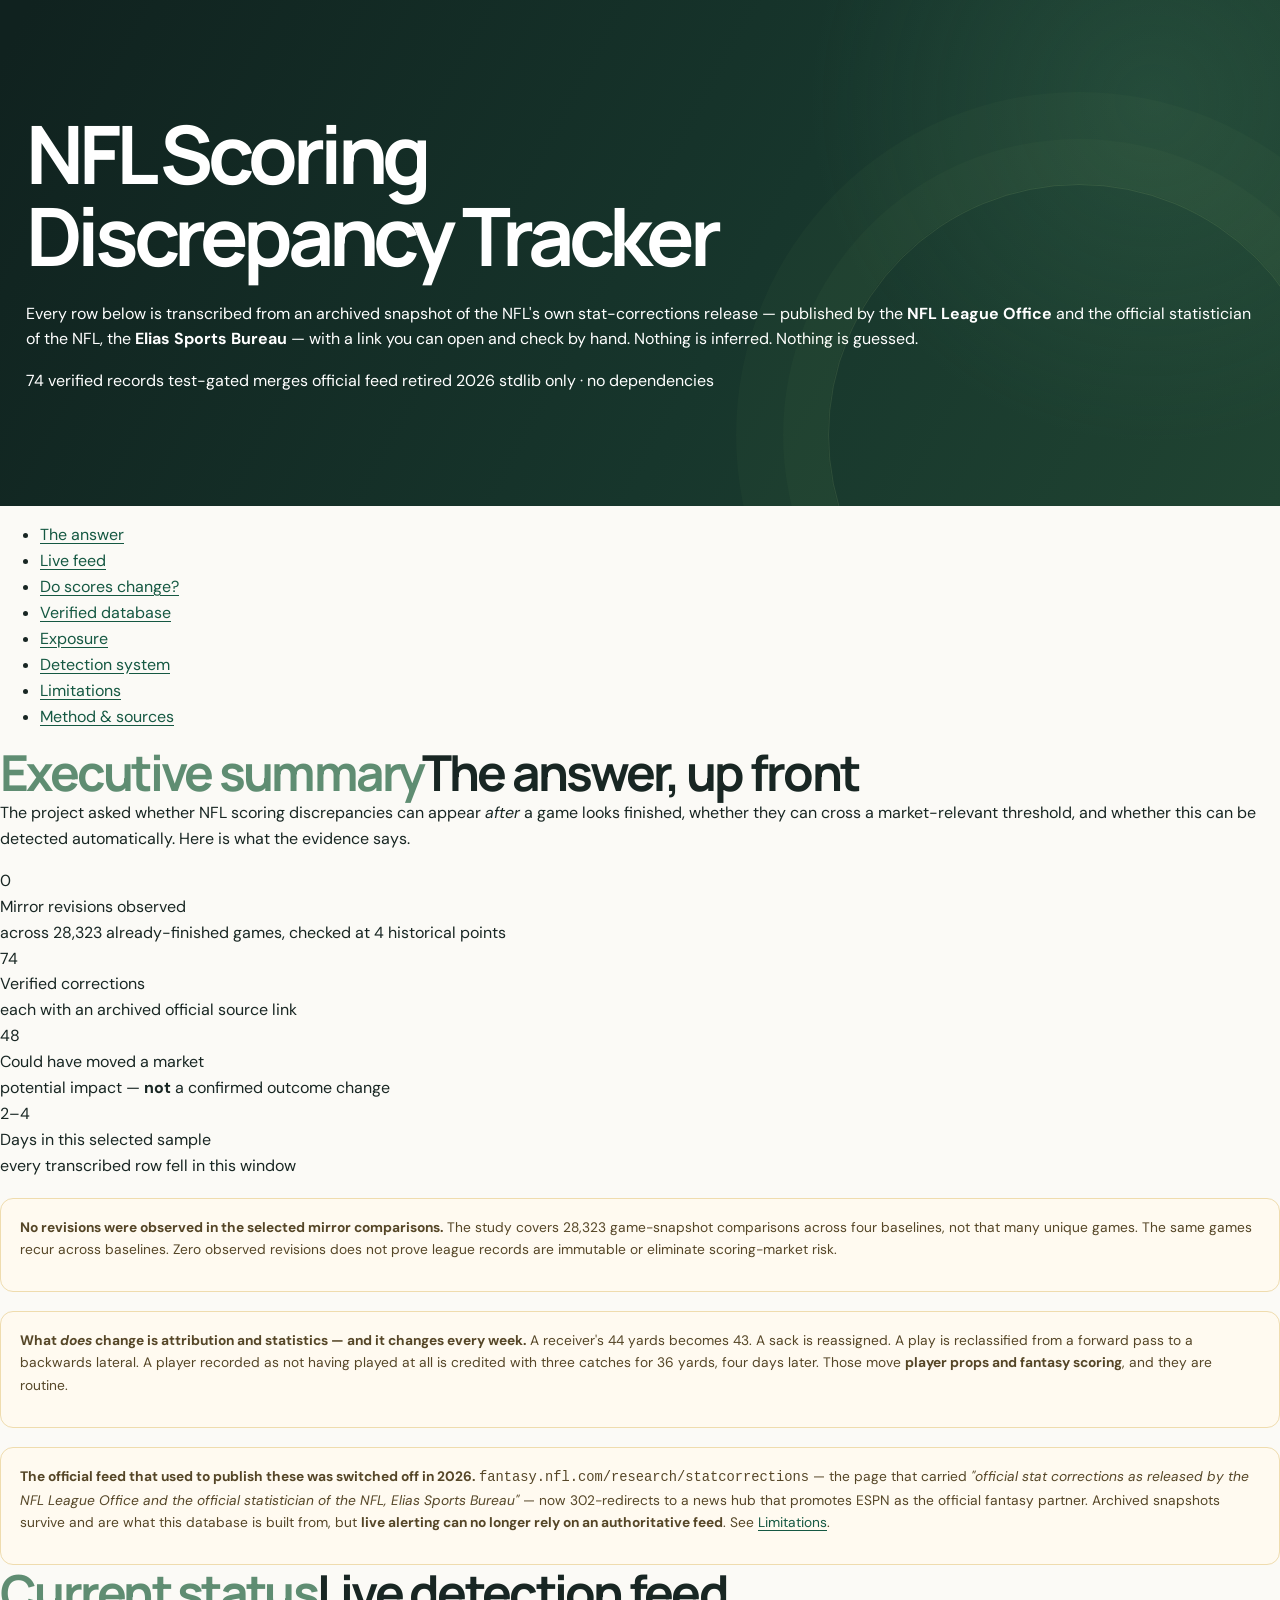
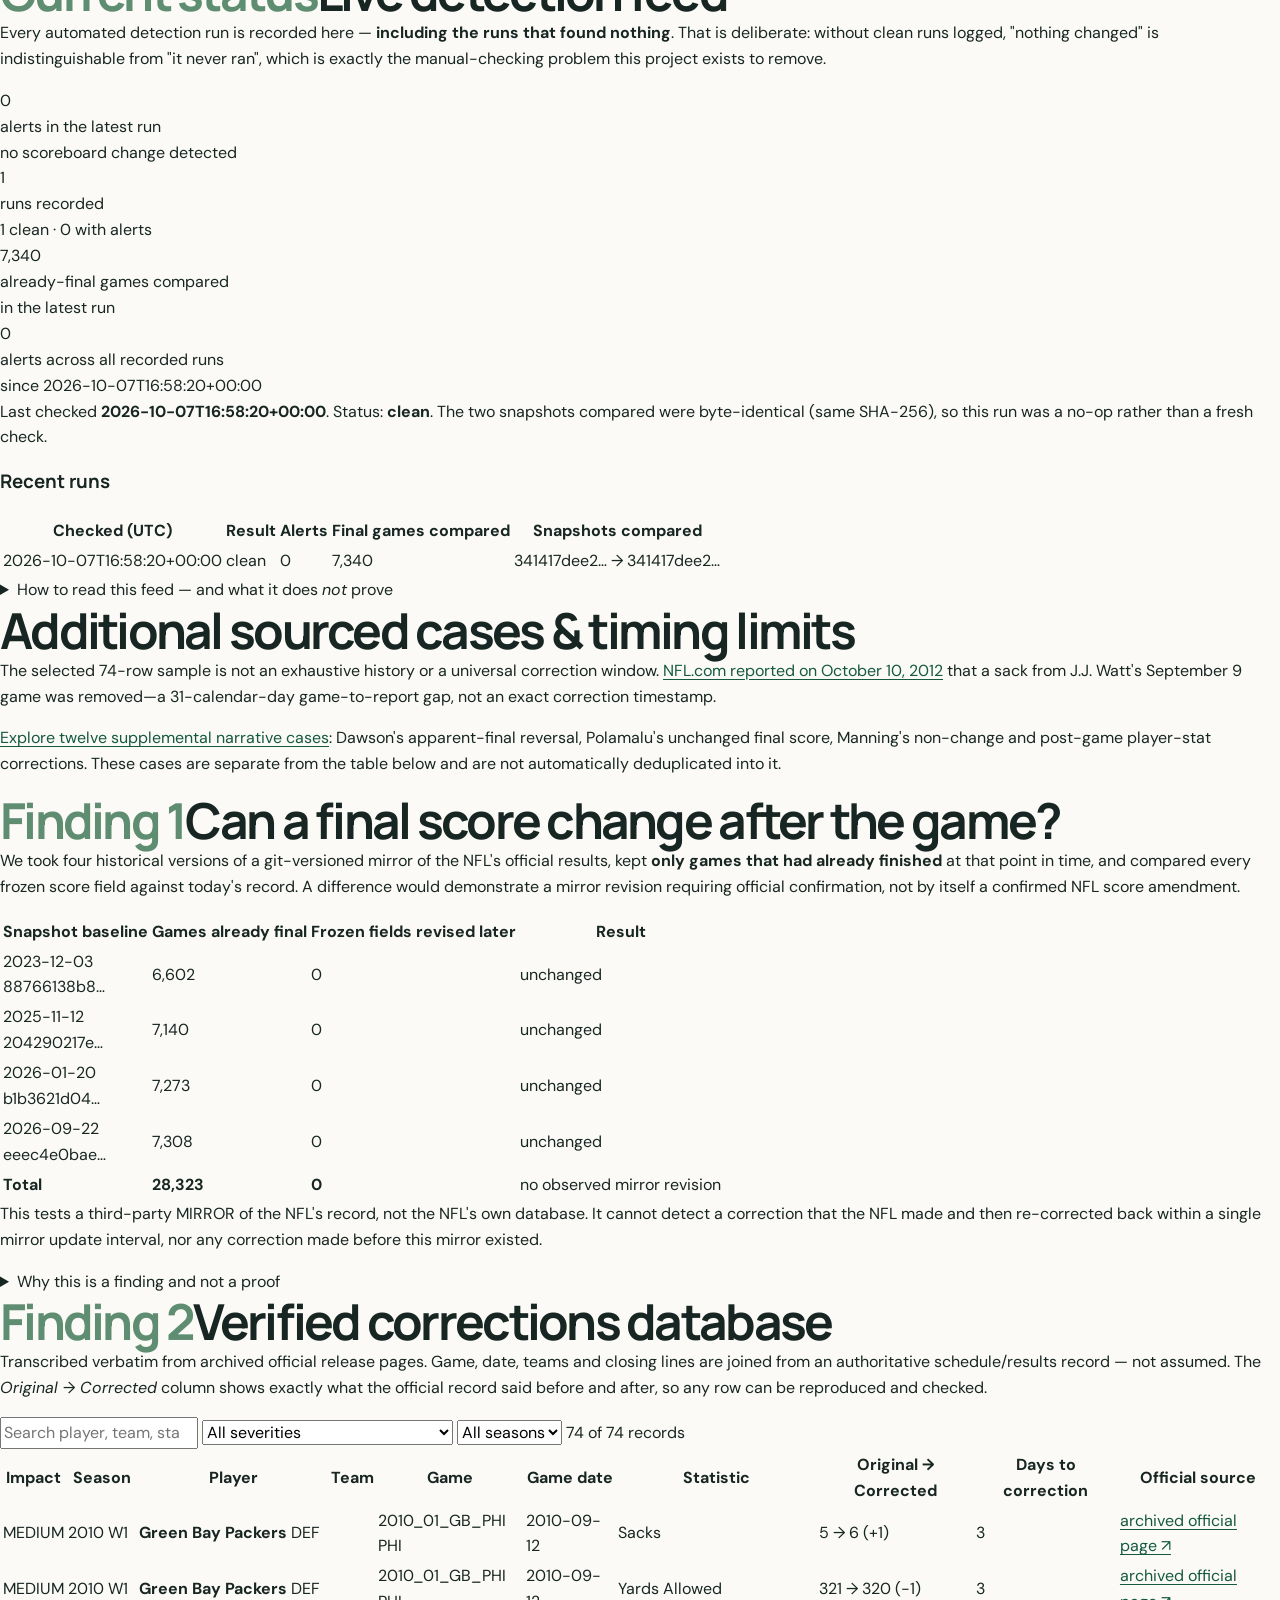
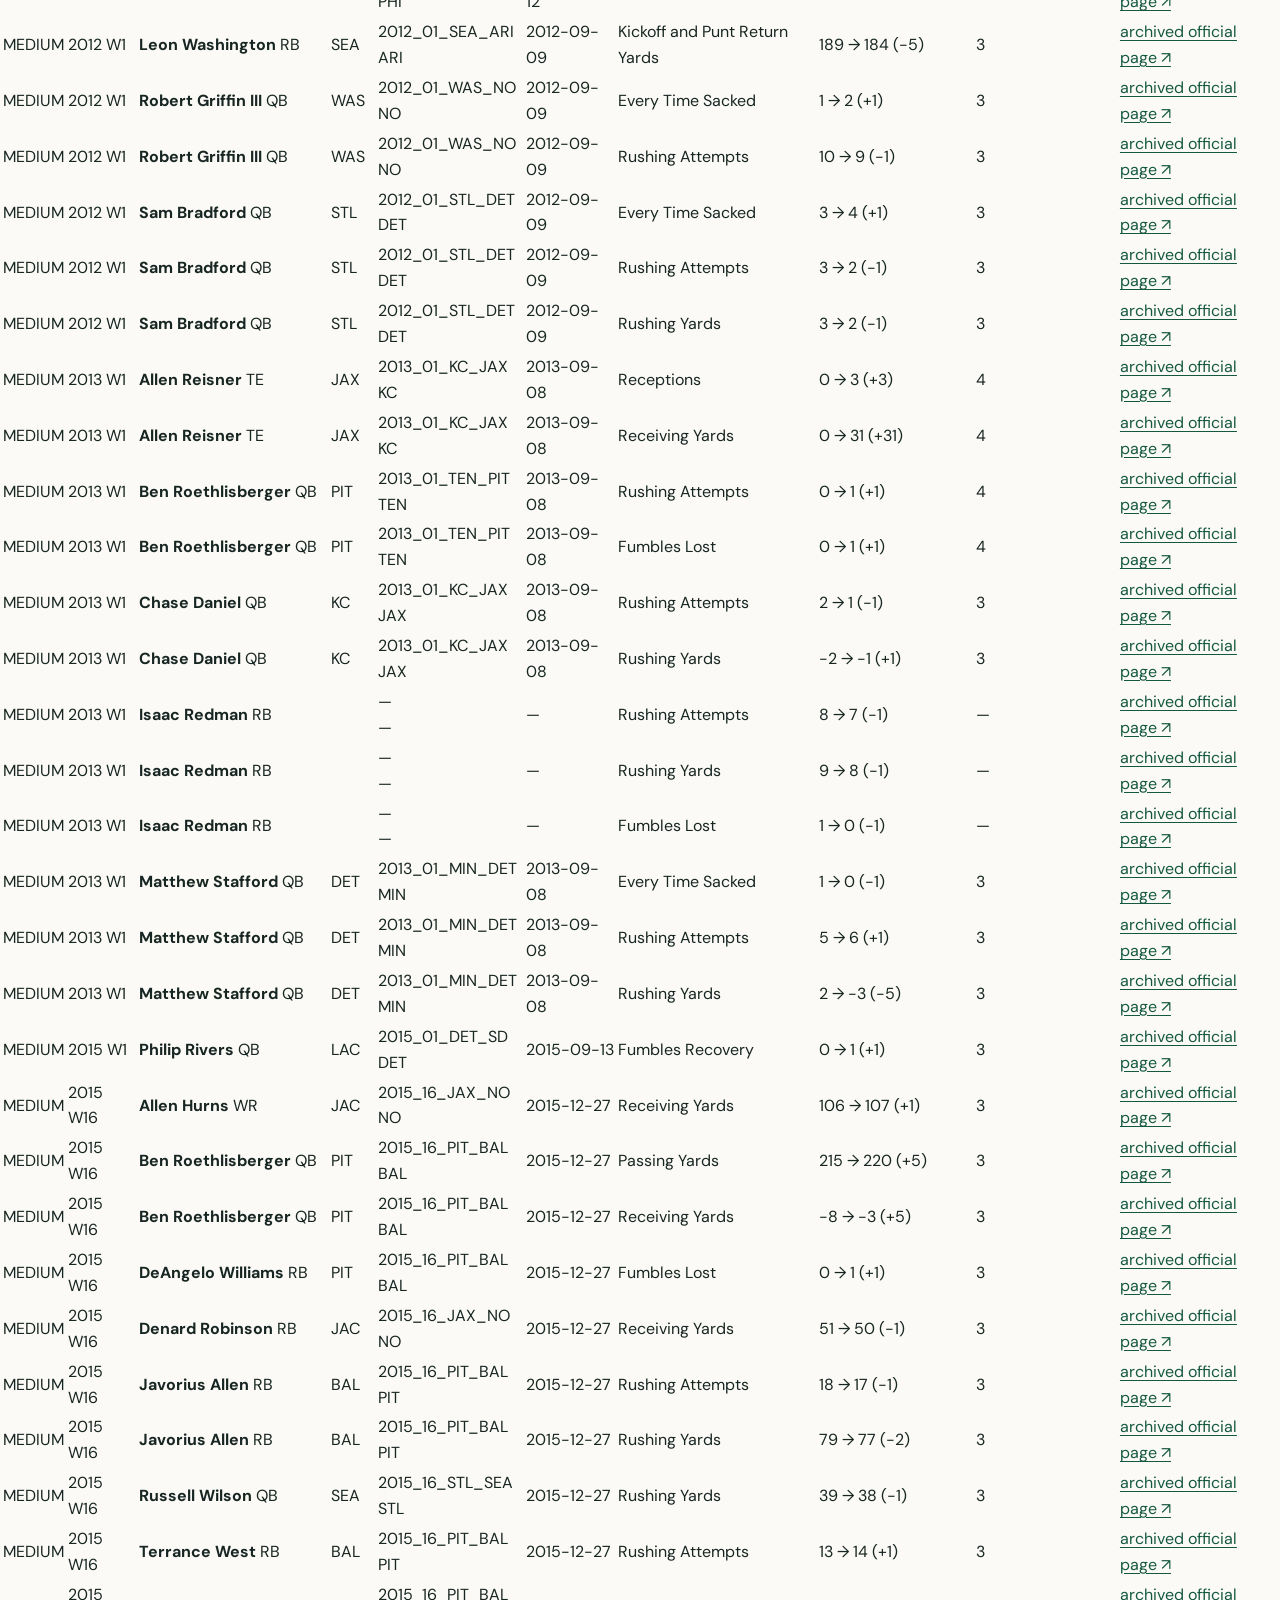
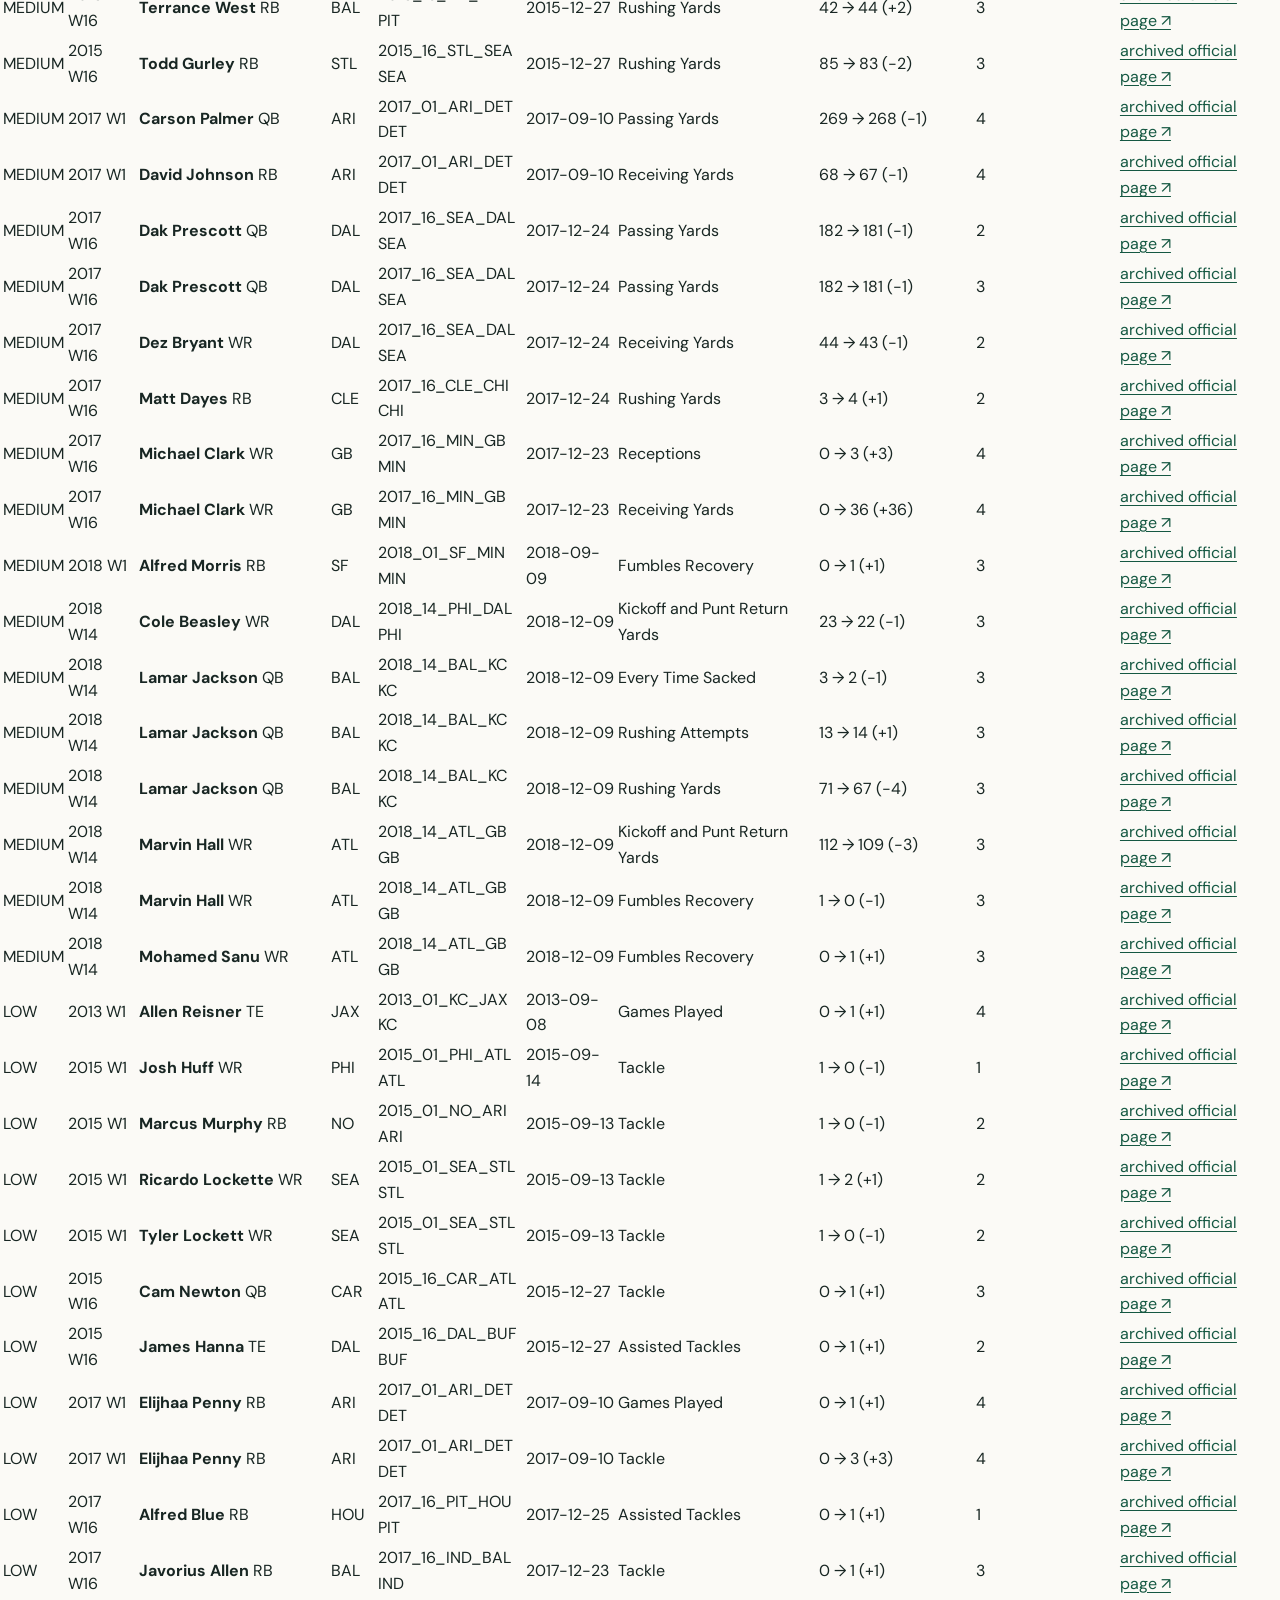
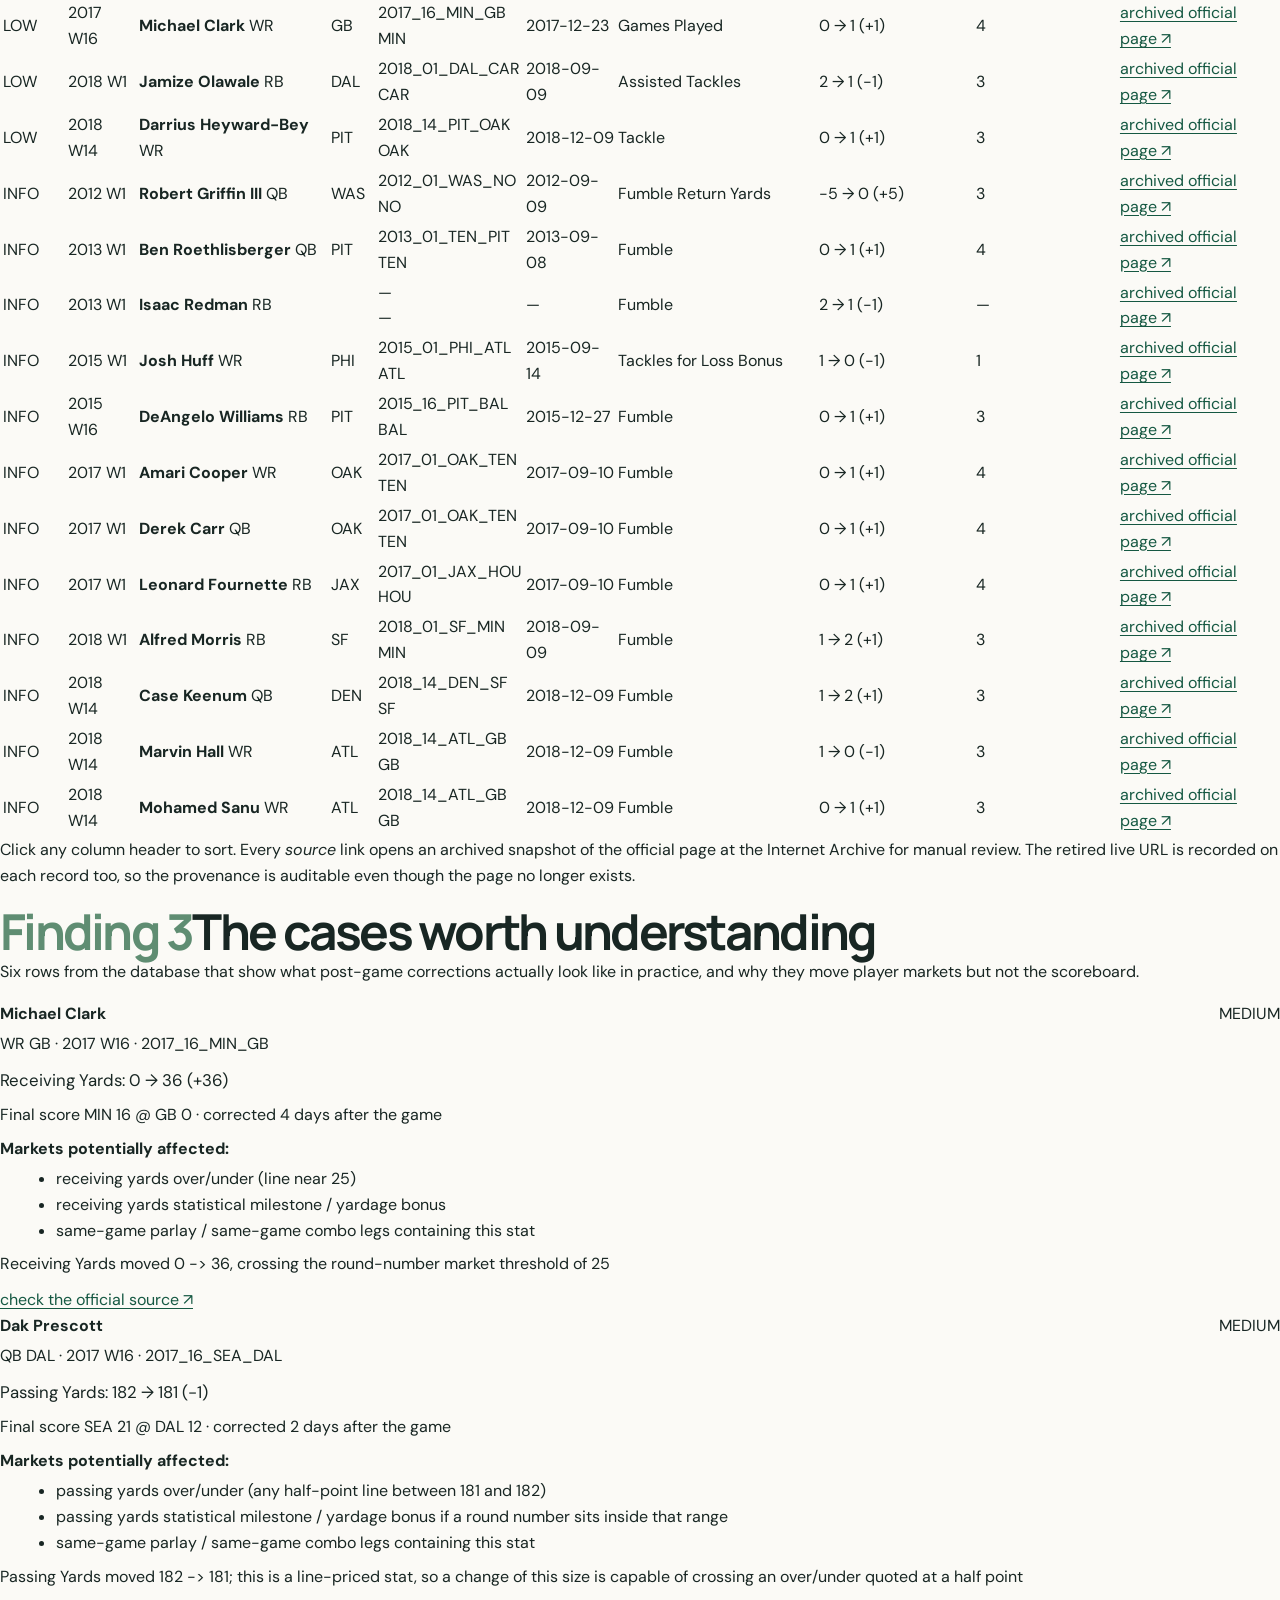
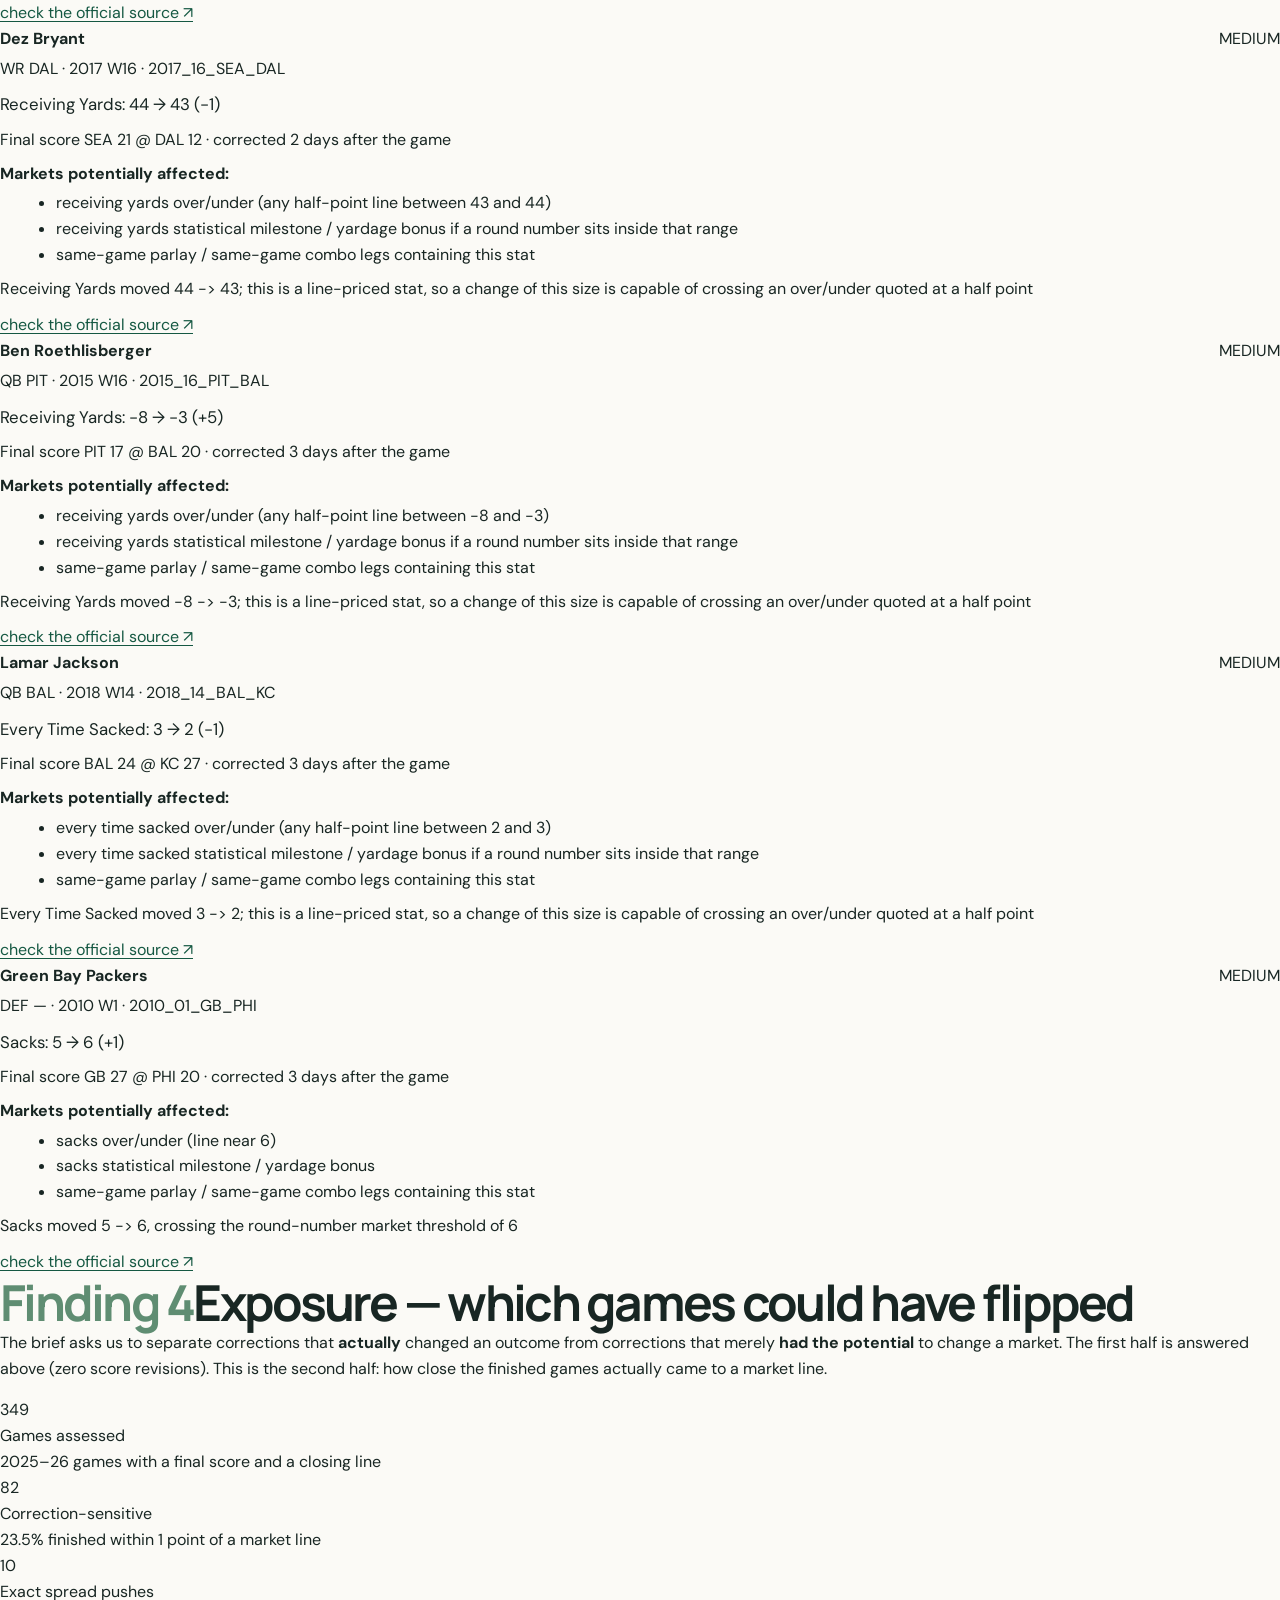
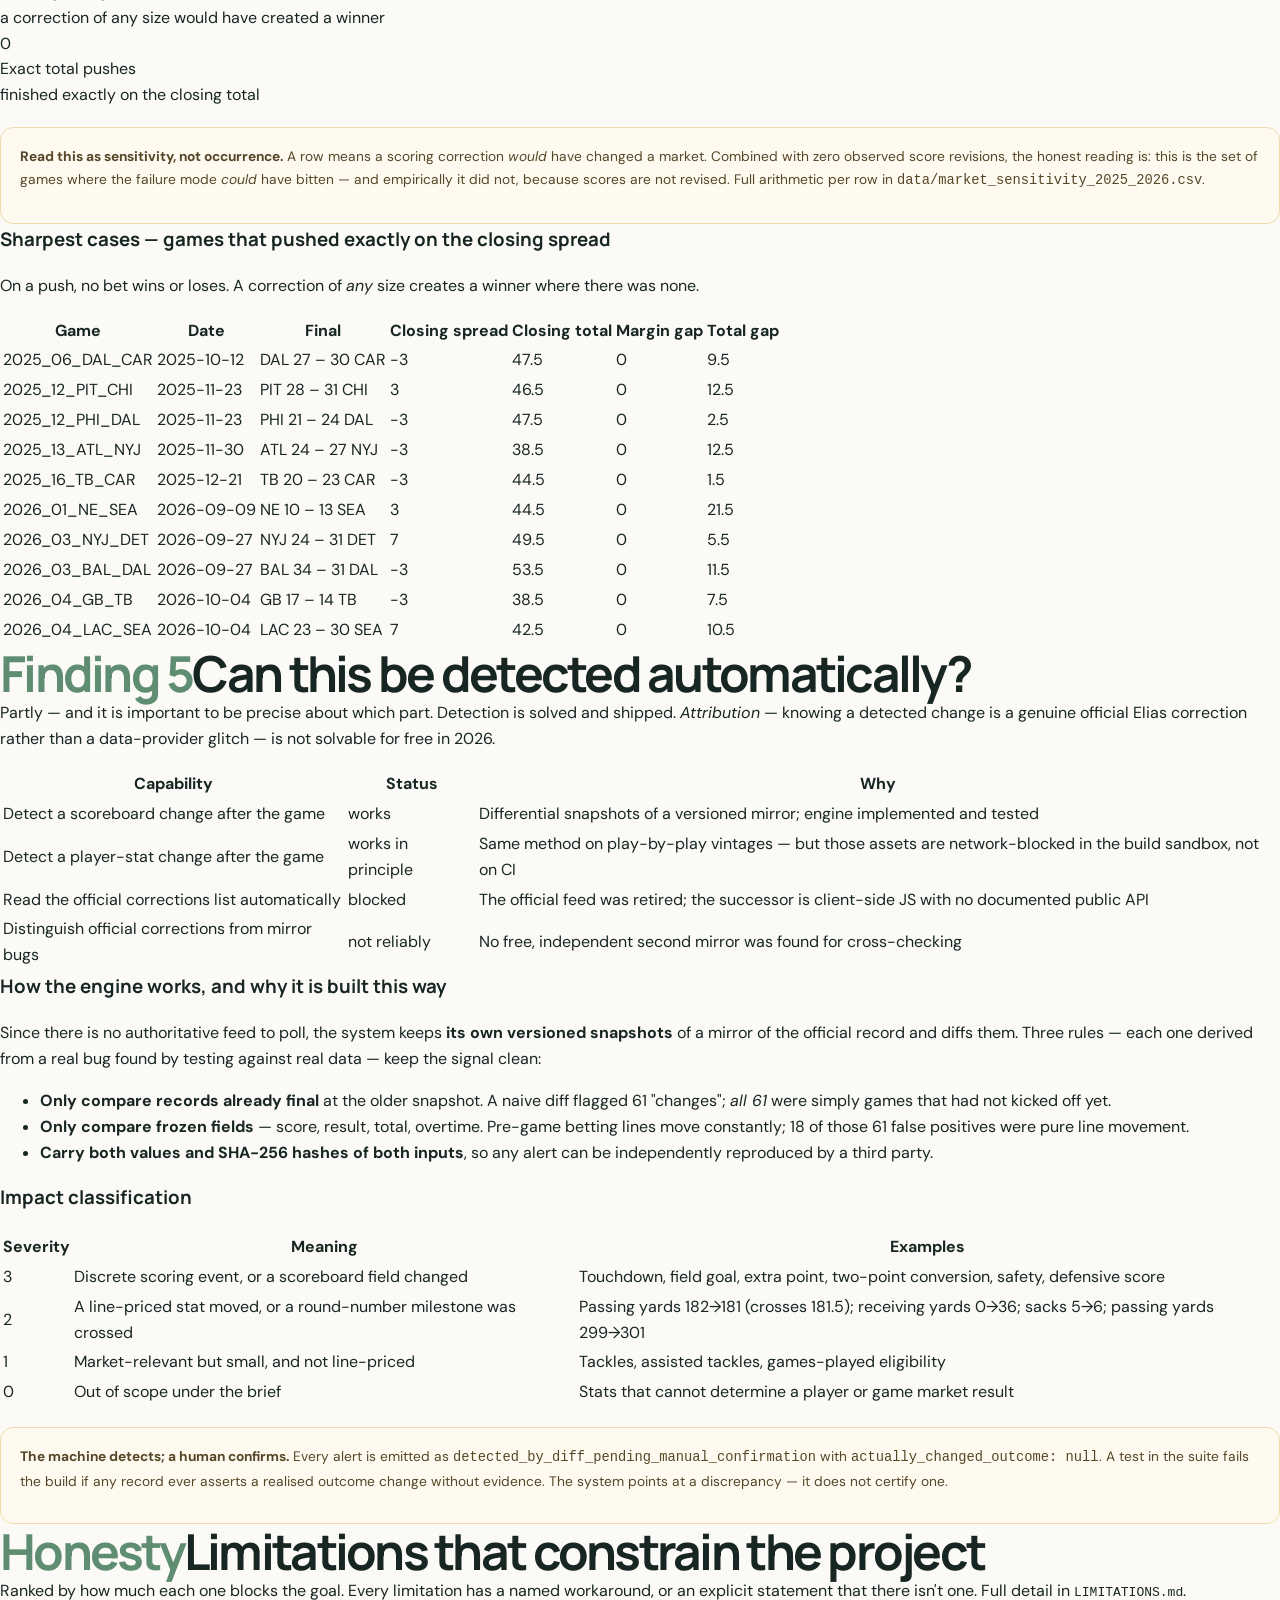
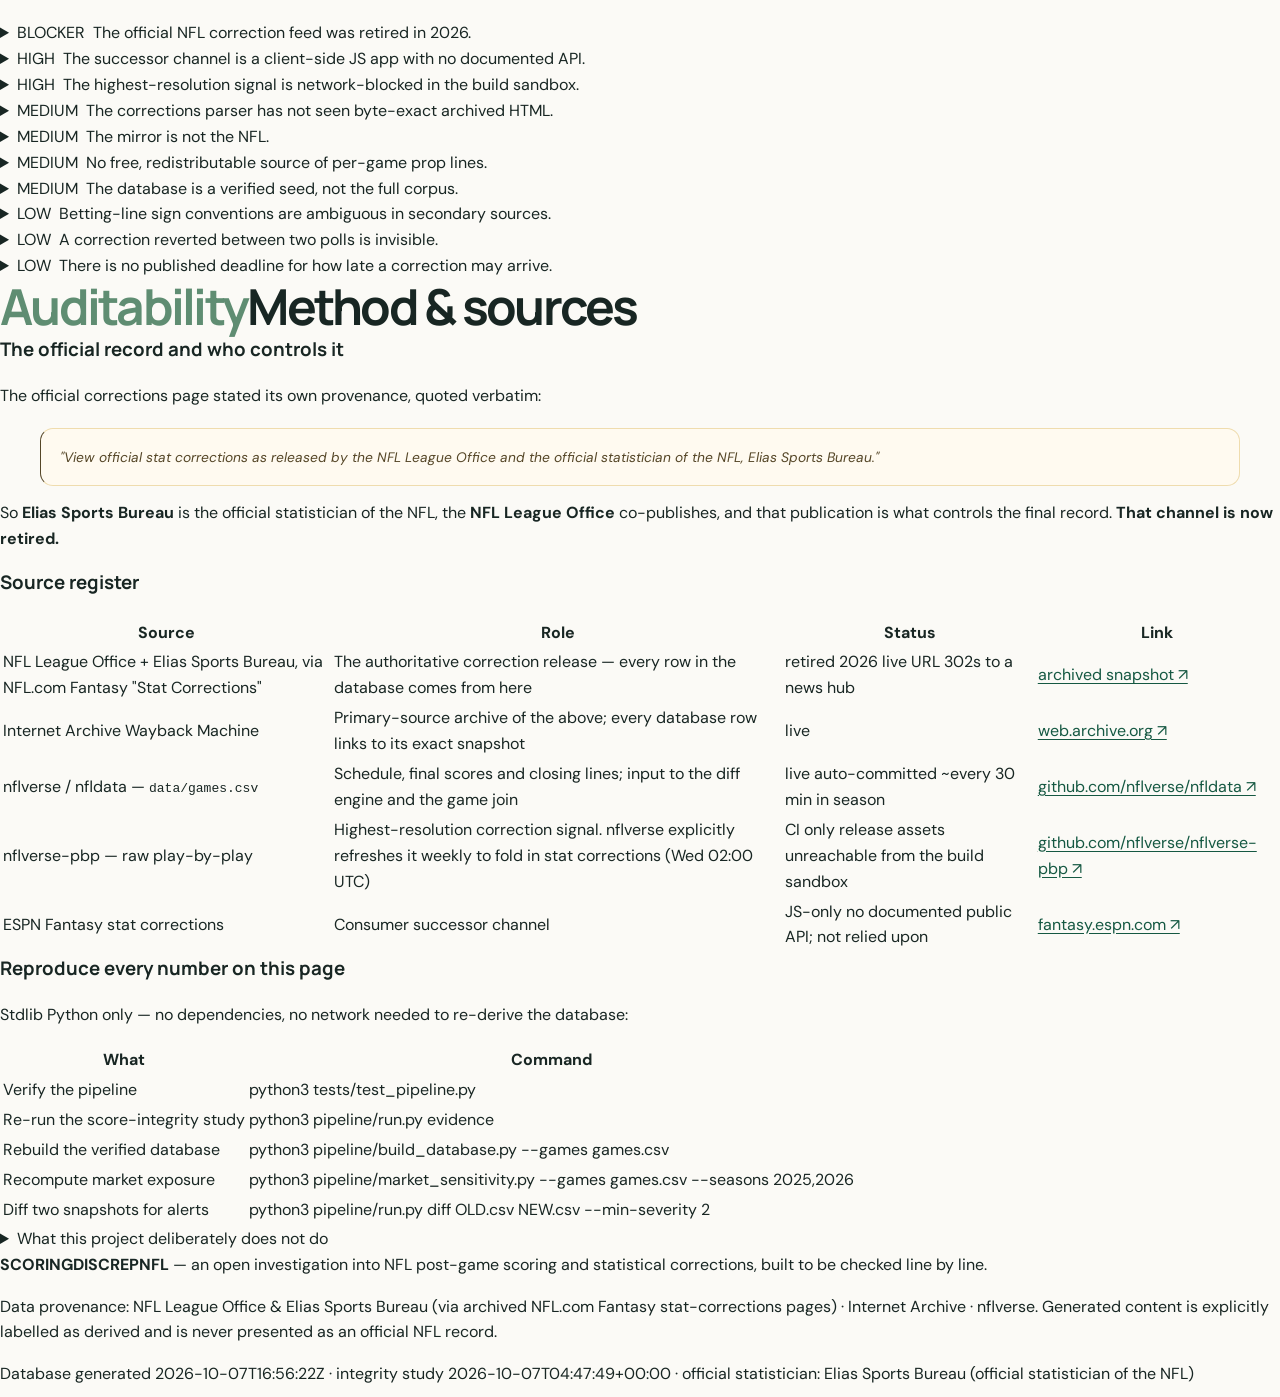
==== commit ea054357: "Validate parser against real archived pages, expand database to 74 rows, ship live feed The parser h" ====
--- a/index.html
+++ b/index.html
@@ -1,207 +1,457 @@
-<!doctype html>
+<!DOCTYPE html>
 <html lang="en">
 <head>
-  <meta charset="utf-8">
-  <meta name="viewport" content="width=device-width, initial-scale=1">
-  <meta name="description" content="A source-linked research project tracking NFL statistical corrections, correction timing, and possible market implications without confusing possibility with verified settlement outcomes.">
-  <meta name="theme-color" content="#10221f">
-  <title>NFL Scoring Discrepancy Watch</title>
-  <link rel="stylesheet" href="./styles.css">
-  <script src="./app.js" defer></script>
+<meta charset="utf-8">
+<meta name="viewport" content="width=device-width, initial-scale=1">
+<title>NFL Scoring Discrepancy Tracker — verified corrections &amp; automated detection</title>
+<meta name="description" content="A verified database of official NFL post-game statistical corrections, with archived primary sources, an analysis of whether final scores can change after a game, and an automated detection system.">
+<link rel="stylesheet" href="styles.css">
 </head>
 <body>
-  <a class="skip-link" href="#main">Skip to content</a>
-  <header class="site-header">
-    <div class="header-inner">
-      <a class="brand" href="#top" aria-label="NFL Scoring Discrepancy Watch home">
-        <span class="brand-mark" aria-hidden="true">SD</span>
-        <span><strong>SCORING</strong><span class="brand-sub">DISCREPANCY WATCH</span></span>
-      </a>
-      <nav class="main-nav" aria-label="Main navigation">
-        <a href="#alerts">Live alerts</a>
-        <a href="#cases">Historical cases</a>
-        <a href="#feasibility">Feasibility</a>
-        <a href="#method">Method</a>
-      </nav>
+
+<header class="hero">
+  <div class="wrap">
+    <h1>NFL Scoring Discrepancy Tracker</h1>
+    <p class="tagline">
+      Every row below is transcribed from an archived snapshot of the NFL's own
+      stat-corrections release — published by the <strong>NFL League Office</strong> and the
+      official statistician of the NFL, the <strong>Elias Sports Bureau</strong> — with a link you can
+      open and check by hand. Nothing is inferred. Nothing is guessed.
+    </p>
+    <div class="badges">
+      <span class="badge ok" id="badge-records">verified records</span>
+      <span class="badge ok" id="badge-tests">test-gated merges</span>
+      <span class="badge warn">official feed retired 2026</span>
+      <span class="badge">stdlib only · no dependencies</span>
     </div>
-  </header>
-
-  <main id="main">
-    <section id="top" class="hero">
-      <div class="hero-grid">
-        <div>
-          <p class="eyebrow"><span class="live-dot" aria-hidden="true"></span> NFL statistical corrections · evidence first</p>
-          <h1>Own the outcome.<br><span>Know when the record changes.</span></h1>
-          <p class="hero-copy">A public research ledger for NFL scoring and statistical corrections—with the source trail, timing, and possible market consequences kept separate from claims we cannot verify.</p>
-          <div class="hero-actions">
-            <a class="button button-primary" href="#cases">Explore source-linked cases <span aria-hidden="true">↓</span></a>
-            <a class="text-link" href="https://github.com/buffedlizard55-lab/SCORINGDISCREPNFL" target="_blank" rel="noopener noreferrer">Project on GitHub <span aria-hidden="true">↗</span></a>
-          </div>
-        </div>
-        <aside class="principle-card" aria-label="Project principles">
-          <div class="principle-icon" aria-hidden="true">◎</div>
-          <p class="eyebrow">North stars</p>
-          <p class="principle-line">Maximize P(Win).</p>
-          <p class="principle-line">Own the Outcome.</p>
-          <p class="principle-note">Discipline means separating a changed NFL statistic from a changed score, a fantasy result, and a sportsbook settlement.</p>
-        </aside>
-      </div>
-    </section>
-
-    <section class="summary-strip" aria-label="Current evidence summary">
-      <div class="summary-stat"><span class="summary-number" id="case-count">—</span><span class="summary-label">documented game cases</span></div>
-      <div class="summary-stat"><span class="summary-number" id="change-count">—</span><span class="summary-label">player-stat deltas recorded</span></div>
-      <div class="summary-stat"><span class="summary-number" id="score-count">—</span><span class="summary-label">score or winner changes found in this sample</span></div>
-      <div class="summary-stat"><span class="summary-number" id="book-count">—</span><span class="summary-label">verified sportsbook settlements</span></div>
-    </section>
-
-    <section id="alerts" class="section alert-section">
-      <div class="section-heading">
-        <div>
-          <p class="eyebrow">Best-effort monitor</p>
-          <h2>Live correction alerts</h2>
-        </div>
-        <a class="text-link" href="https://github.com/buffedlizard55-lab/SCORINGDISCREPNFL/issues?q=is%3Aissue+label%3Aofficial-stat-correction" target="_blank" rel="noopener noreferrer">Open alert issues <span aria-hidden="true">↗</span></a>
-      </div>
-      <div class="monitor-grid">
-        <div class="monitor-card">
-          <div class="monitor-card-head"><span class="status-icon" aria-hidden="true">↻</span><h3>Monitor run</h3></div>
-          <p id="monitor-status" class="status-text" role="status" aria-live="polite">Checking GitHub Actions status…</p>
-          <p class="small-note">Scheduled workflow is designed to poll the legacy NFL Fantasy correction archive up to four times daily in-season. GitHub can delay or skip scheduled runs.</p>
-          <p id="monitor-run-link" class="small-note"></p>
-        </div>
-        <div class="monitor-card alert-card">
-          <div class="monitor-card-head"><span class="status-icon" aria-hidden="true">!</span><h3>Source health & limits</h3></div>
-          <p class="status-text">The source path is experimental. Current NFL Fantasy URLs have been observed redirecting to a general fantasy-news page, while legacy correction pages are inconsistently reachable. The watcher fails closed instead of treating a redirect or changed layout as “no corrections.”</p>
-          <p class="small-note">A successful workflow run checks the feed, not bookmaker odds or settlements. A blank alert list is <strong>not</strong> proof that no NFL correction occurred.</p>
-        </div>
-      </div>
-      <div class="feed-heading">
-        <div><h3>Latest detected candidates</h3><p id="feed-status" class="feed-status" role="status" aria-live="polite">Loading public GitHub issue feed…</p></div>
-        <span id="feed-count" class="count-pill">—</span>
-      </div>
-      <div id="live-alert-list" class="live-alert-list" aria-live="polite"></div>
-      <div class="feed-footer">
-        <p>Each alert is a <strong>candidate requiring review</strong>. The automation records what its source lists; it does not claim a line moved, a bet was settled differently, or a game result changed.</p>
-        <a href="https://fantasy.nfl.com/research/statcorrections" target="_blank" rel="noopener noreferrer">NFL Fantasy correction-page entry point <span aria-hidden="true">↗</span></a>
-      </div>
-    </section>
-
-    <section id="feasibility" class="section feasibility-section">
-      <div class="section-heading">
-        <div><p class="eyebrow">What the evidence supports</p><h2>Detection is feasible.<br><span>Settlement impact is a different question.</span></h2></div>
-        <span class="verdict-badge">Feasible · with material limits</span>
-      </div>
-      <div class="findings-grid">
-        <article class="finding-card">
-          <span class="finding-index">01</span>
-          <h3>Corrections happen after games end</h3>
-          <p>The NFL’s GSIS material says game information comes from its statistical system and that existing information is corrected regularly with Elias Sports Bureau. AP reporting describes weekly Wednesday review, later team requests, no fixed deadline, and some October/November statistics still being changed in January/February.</p>
-          <a href="https://www.nflgsis.com/Help/About.html" target="_blank" rel="noopener noreferrer">NFL GSIS: About / corrections <span aria-hidden="true">↗</span></a>
-        </article>
-        <article class="finding-card">
-          <span class="finding-index">02</span>
-          <h3>There is no measured correction rate yet</h3>
-          <p>The nine game cases below are deliberately curated examples, not a random sample or complete season-by-season scrape. Seven cited report/table dates fall 2–4 days after the game; the Caleb Williams change was reported 65 days later, and the AP Rodgers article appeared 76 days after its game but does not reveal the NFL correction date. Source-date types vary, so this is not a reliable frequency distribution.</p>
-          <a href="https://www.espn.com/espn/wire?id=7399087" target="_blank" rel="noopener noreferrer">AP reporting via ESPN <span aria-hidden="true">↗</span></a>
-        </article>
-        <article class="finding-card">
-          <span class="finding-index">03</span>
-          <h3>Official records and settlement rules differ</h3>
-          <p>The NFL statistical record controls the official statistic; each operator’s applicable, jurisdiction-specific rules govern wager settlement. Fanatics’ current Tennessee rules describe a settlement window and possible amendments, while ESPN and Fleaflicker document separate fantasy cutoffs. One provider’s policy cannot be generalized to another operator, state, or market.</p>
-          <a href="https://sportsbook.fanatics.com/legal/tn/house-rules/" target="_blank" rel="noopener noreferrer">Fanatics sportsbook house rules (Tennessee) <span aria-hidden="true">↗</span></a><br>
-          <a href="https://support.espn.com/hc/en-us/articles/360000099732-Scoring-Stat-Corrections" target="_blank" rel="noopener noreferrer">ESPN fantasy correction policy <span aria-hidden="true">↗</span></a>
-        </article>
-      </div>
-      <div class="callout">
-        <span class="callout-mark" aria-hidden="true">!</span>
-        <div><strong>What we can say today:</strong> late corrections can change official player statistics and may cross a hypothetical prop threshold. In the reviewed examples, we have not verified a sportsbook line or settlement change, or a correction that changed the official score or winner. Do not interpret those sample counts as “never happens.”</div>
-      </div>
-      <div class="reported-effects-panel">
-        <div class="reported-effects-heading">
-          <div><p class="eyebrow">Not a sportsbook result</p><h3>Reported fantasy outcomes</h3></div>
-          <p>Secondary reporting illustrates downstream score changes. These reports are kept separate from verified sportsbook outcomes.</p>
-        </div>
-        <div id="reported-effects" class="reported-effects-list"></div>
-      </div>
-    </section>
-
-    <section id="cases" class="section cases-section">
-      <div class="section-heading case-title-row">
-        <div><p class="eyebrow">Source-linked dataset · curated, not exhaustive</p><h2>Historical cases</h2><p class="section-intro">Every row distinguishes the source-supported (or reconstructed) original value, corrected final value, and unresolved evidence. Some legacy correction links now redirect; those rows are explicitly provisional. Open the sources to review the evidence yourself.</p></div>
-        <div class="dataset-stamp"><span class="stamp-dot"></span><span>Research checked<br><strong>October 7, 2026</strong></span></div>
-      </div>
-      <div class="filter-bar" aria-label="Filter historical cases">
-        <label class="search-label" for="case-search">Search cases
-          <input id="case-search" type="search" placeholder="Player, team, stat, source…" autocomplete="off">
-        </label>
-        <label for="season-filter">Season
-          <select id="season-filter"><option value="all">All seasons</option></select>
-        </label>
-        <label for="grade-filter">Evidence grade
-          <select id="grade-filter">
-            <option value="all">All grades</option>
-            <option value="A">A · direct correction record</option>
-            <option value="B">B · corroborated reports</option>
-            <option value="C">C · incomplete / reconstructed</option>
-          </select>
-        </label>
-        <button id="clear-filters" class="button button-quiet" type="button">Clear filters</button>
-      </div>
-      <p id="case-results" class="result-count" role="status" aria-live="polite">Loading historical cases…</p>
-      <div id="case-list" class="case-list"></div>
-      <noscript><p class="noscript-note">JavaScript is needed to render the research tables and live issue feed. The source links and methodology are still available below.</p></noscript>
-    </section>
-
-    <section id="method" class="section method-section">
-      <div class="section-heading">
-        <div><p class="eyebrow">How to read the ledger</p><h2>Method & safeguards</h2></div>
-      </div>
-      <div class="method-grid">
-        <div class="method-copy">
-          <h3>Evidence grades</h3>
-          <ul class="grade-list">
-            <li><span class="grade grade-a">A</span><span><strong>Direct correction record.</strong> An official NFL Fantasy correction row states the before/after values; final NFL stats/game center corroborate the result.</span></li>
-            <li><span class="grade grade-b">B</span><span><strong>Corroborated contemporaneous sources.</strong> Initial values and the correction are documented in dated team, platform, or media reports; no primary correction artifact was found.</span></li>
-            <li><span class="grade grade-c">C</span><span><strong>Incomplete or reconstructed.</strong> A secondary report supports the change, but one value or the actual correction date is inferred or unavailable.</span></li>
-          </ul>
-          <h3>What counts as “actual market impact”?</h3>
-          <p>It requires a time-stamped, archived market line, the applicable operator/jurisdiction settlement rule, and a documented final disposition. A stat changing across a hypothetical threshold is marked only as <em>possible</em> impact. NFL Fantasy points or a fantasy-platform decision are not sportsbook evidence.</p>
-          <h3>Controlling records</h3>
-          <p>Use NFL GSIS / the NFL’s official statistician (Elias) for the official statistical record; use current official player logs and game centers to corroborate final values and score. A gamebook is a valuable official snapshot, but its initial publication is not a version-history log. A wager’s operator rules—not the NFL or fantasy-provider cutoff—determine the sportsbook settlement.</p>
-        </div>
-        <aside class="checklist-card">
-          <p class="eyebrow">“Own the Outcome” checklist</p>
-          <ol>
-            <li><span>01</span> Preserve a contemporaneous original box score or feed snapshot.</li>
-            <li><span>02</span> Capture the correction source, reported date, and exact play/reason if available.</li>
-            <li><span>03</span> Verify the current official player log, gamebook, score, and winner independently.</li>
-            <li><span>04</span> Match only market types whose settlement definitions cover that statistic.</li>
-            <li><span>05</span> Find an archived book line and rule before recording actual betting impact.</li>
-          </ol>
-        </aside>
-      </div>
-      <div class="source-footnotes">
-        <h3>Core references</h3>
-        <ul>
-          <li><a href="https://www.nflgsis.com/Help/About.html" target="_blank" rel="noopener noreferrer">NFL GSIS — official system, gamebooks, and correction process</a></li>
-          <li><a href="https://fantasy.nfl.com/research/statcorrections" target="_blank" rel="noopener noreferrer">NFL Fantasy — Stat Corrections page (legacy/availability caveat applies)</a></li>
-          <li><a href="https://www.espn.com/espn/wire?id=7399087" target="_blank" rel="noopener noreferrer">Associated Press via ESPN — NFL stat-taking, review timing, and Aaron Rodgers example</a></li>
-          <li><a href="https://support.espn.com/hc/en-us/articles/360000099732-Scoring-Stat-Corrections" target="_blank" rel="noopener noreferrer">ESPN — provider-specific scoring correction window</a></li>
-          <li><a href="https://www.fleaflicker.com/forums/help/topics/hakeem-nicks-scoring-mistake-19338" target="_blank" rel="noopener noreferrer">Fleaflicker — Hakeem Nicks correction and platform policy example</a></li>
-          <li><a href="https://github.com/buffedlizard55-lab/SCORINGDISCREPNFL/blob/main/docs/CASE-AUDIT.md" target="_blank" rel="noopener noreferrer">Case-by-case audit — evidence checked and unresolved gaps</a></li>
-          <li><a href="https://github.com/buffedlizard55-lab/SCORINGDISCREPNFL/blob/main/docs/FEASIBILITY.md" target="_blank" rel="noopener noreferrer">Feasibility assessment — reliability, limits, and next steps</a></li>
-        </ul>
-      </div>
-    </section>
-  </main>
-
-  <footer class="site-footer">
-    <div class="footer-inner">
-      <div><a class="brand footer-brand" href="#top"><span class="brand-mark" aria-hidden="true">SD</span><span><strong>SCORING</strong><span class="brand-sub">DISCREPANCY WATCH</span></span></a><p>Independent research · source-linked · no unsupported settlement claims</p></div>
-      <div class="footer-links"><a href="https://github.com/buffedlizard55-lab/SCORINGDISCREPNFL" target="_blank" rel="noopener noreferrer">Repository</a><a href="https://github.com/buffedlizard55-lab/SCORINGDISCREPNFL/blob/main/README.md" target="_blank" rel="noopener noreferrer">Project charter</a><a href="#top">Back to top ↑</a></div>
+  </div>
+</header>
+
+<nav class="toc">
+  <div class="wrap">
+    <ul>
+      <li><a href="#answer">The answer</a></li>
+      <li><a href="#feed">Live feed</a></li>
+      <li><a href="#scoreboard">Do scores change?</a></li>
+      <li><a href="#database">Verified database</a></li>
+      <li><a href="#exposure">Exposure</a></li>
+      <li><a href="#detection">Detection system</a></li>
+      <li><a href="#limits">Limitations</a></li>
+      <li><a href="#method">Method &amp; sources</a></li>
+    </ul>
+  </div>
+</nav>
+
+<main class="wrap">
+
+<!-- ================= ANSWER ================= -->
+<section id="answer">
+  <h2><span class="kicker">Executive summary</span>The answer, up front</h2>
+  <p class="lede">
+    The project asked whether NFL scoring discrepancies can appear <em>after</em> a game looks
+    finished, whether they can cross a market-relevant threshold, and whether this can be
+    detected automatically. Here is what the evidence says.
+  </p>
+
+  <div class="cards">
+    <div class="card">
+      <div class="num ok" id="stat-revisions">0</div>
+      <div class="lbl">Mirror revisions observed</div>
+      <div class="sub">across <span id="stat-snapshots">—</span> already-finished games, checked at 4 historical points</div>
     </div>
-    <div class="footer-bottom"><span>Research dataset last reviewed October 7, 2026.</span><span>Informational research only. Not betting advice.</span></div>
-  </footer>
+    <div class="card">
+      <div class="num accent" id="stat-records">—</div>
+      <div class="lbl">Verified corrections</div>
+      <div class="sub">each with an archived official source link</div>
+    </div>
+    <div class="card">
+      <div class="num warn" id="stat-potential">—</div>
+      <div class="lbl">Could have moved a market</div>
+      <div class="sub">potential impact — <strong>not</strong> a confirmed outcome change</div>
+    </div>
+    <div class="card">
+      <div class="num" id="stat-cadence">2–4</div>
+      <div class="lbl">Days in this selected sample</div>
+      <div class="sub">every transcribed row fell in this window</div>
+    </div>
+  </div>
+
+  <div class="callout ok">
+    <p><strong>No revisions were observed in the selected mirror comparisons.</strong>
+    The study covers <span id="stat-snapshots-2">—</span> game-snapshot comparisons across four baselines,
+    not that many unique games. The same games recur across baselines. Zero observed revisions
+    does not prove league records are immutable or eliminate scoring-market risk.</p>
+  </div>
+
+  <div class="callout warn">
+    <p><strong>What <em>does</em> change is attribution and statistics — and it changes every week.</strong>
+    A receiver's 44 yards becomes 43. A sack is reassigned. A play is reclassified from a
+    forward pass to a backwards lateral. A player recorded as not having played at all is
+    credited with three catches for 36 yards, four days later. Those move
+    <strong>player props and fantasy scoring</strong>, and they are routine.</p>
+  </div>
+
+  <div class="callout bad">
+    <p><strong>The official feed that used to publish these was switched off in 2026.</strong>
+    <code>fantasy.nfl.com/research/statcorrections</code> — the page that carried
+    <em>"official stat corrections as released by the NFL League Office and the official
+    statistician of the NFL, Elias Sports Bureau"</em> — now 302-redirects to a news hub that
+    promotes ESPN as the official fantasy partner. Archived snapshots survive and are what this
+    database is built from, but <strong>live alerting can no longer rely on an authoritative feed</strong>.
+    See <a href="#limits">Limitations</a>.</p>
+  </div>
+</section>
+
+<!-- ================= LIVE FEED ================= -->
+<section id="feed">
+  <h2><span class="kicker">Current status</span>Live detection feed</h2>
+  <p class="lede">
+    Every automated detection run is recorded here — <strong>including the runs that found
+    nothing</strong>. That is deliberate: without clean runs logged, "nothing changed" is
+    indistinguishable from "it never ran", which is exactly the manual-checking problem this
+    project exists to remove.
+  </p>
+
+  <div class="cards" id="feed-cards"></div>
+
+  <div class="note" id="feed-note"></div>
+
+  <h3>Recent runs</h3>
+  <div class="table-wrap">
+    <table id="tbl-feed">
+      <thead>
+        <tr>
+          <th>Checked (UTC)</th>
+          <th>Result</th>
+          <th class="num">Alerts</th>
+          <th class="num">Final games compared</th>
+          <th>Snapshots compared</th>
+        </tr>
+      </thead>
+      <tbody></tbody>
+    </table>
+  </div>
+
+  <details class="caveat">
+    <summary>How to read this feed — and what it does <em>not</em> prove</summary>
+    <ul>
+      <li>A run diffs two snapshots of <strong>nflverse/nfldata</strong>, a third-party mirror of the
+        NFL's official record. It is not the NFL's own database.</li>
+      <li>An alert is a <strong>machine-detected candidate</strong>, never a confirmed official
+        correction. Every alert carries
+        <code>verification_status: detected_by_diff_pending_manual_confirmation</code> and
+        <code>actually_changed_outcome: null</code>. The machine detects; a human confirms.</li>
+      <li>A <strong>clean</strong> run means: no frozen field (score, result, total, overtime) on any
+        already-final game differed between the two snapshots compared. It is <strong>not</strong>
+        evidence that the NFL issued no corrections in that window — corrections to
+        <em>player statistics</em> do not move the scoreboard and are not visible here.</li>
+      <li>Only rows already final in the older snapshot are compared, and pre-game lines are
+        excluded, so newly-played games and line movement never produce false alerts.</li>
+      <li>Both input SHA-256 hashes are stored per run, so any result can be independently
+        reproduced from the exact bytes that produced it.</li>
+    </ul>
+  </details>
+</section>
+
+<!-- ================= SCOREBOARD ================= -->
+<section id="supplemental">
+  <h2>Additional sourced cases &amp; timing limits</h2>
+  <p>The selected <span id="stat-sample-rows">—</span>-row sample is not an exhaustive history or a universal correction window.
+  <a href="https://www.nfl.com/news/j-j-watt-loses-nfl-s-sack-lead-on-statistical-correction-0ap1000000079268">NFL.com reported on October 10, 2012</a> that a sack from J.J. Watt's September 9 game was removed—a 31-calendar-day game-to-report gap, not an exact correction timestamp.</p>
+  <p><a href="research-seed/index.html">Explore twelve supplemental narrative cases</a>: Dawson's apparent-final reversal,
+  Polamalu's unchanged final score, Manning's non-change and post-game player-stat corrections.
+  These cases are separate from the table below and are not automatically deduplicated into it.</p>
+</section>
+
+<section id="scoreboard">
+  <h2><span class="kicker">Finding 1</span>Can a final score change after the game?</h2>
+  <p class="lede">
+    We took four historical versions of a git-versioned mirror of the NFL's official results,
+    kept <strong>only games that had already finished</strong> at that point in time, and compared
+    every frozen score field against today's record. A difference would demonstrate a mirror revision requiring official confirmation,
+    not by itself a confirmed NFL score amendment.
+  </p>
+  <div class="table-wrap">
+    <table id="tbl-integrity">
+      <thead>
+        <tr>
+          <th>Snapshot baseline</th>
+          <th class="num">Games already final</th>
+          <th class="num">Frozen fields revised later</th>
+          <th>Result</th>
+        </tr>
+      </thead>
+      <tbody></tbody>
+      <tfoot></tfoot>
+    </table>
+  </div>
+  <p class="footnote" id="integrity-caveat"></p>
+  <details>
+    <summary>Why this is a finding and not a proof</summary>
+    <p id="integrity-caveat-full"></p>
+    <p>Full artefact, including both input SHA-256 hashes and the exact extraction method:
+      <code>data/evidence/score_integrity_study.json</code>.</p>
+  </details>
+</section>
+
+<!-- ================= DATABASE ================= -->
+<section id="database">
+  <h2><span class="kicker">Finding 2</span>Verified corrections database</h2>
+  <p class="lede">
+    Transcribed verbatim from archived official release pages. Game, date, teams and closing
+    lines are joined from an authoritative schedule/results record — not assumed. The
+    <em>Original → Corrected</em> column shows exactly what the official record said before and
+    after, so any row can be reproduced and checked.
+  </p>
+
+  <div class="controls">
+    <input type="search" id="q" placeholder="Search player, team, stat…" aria-label="Search the corrections database">
+    <select id="f-sev" aria-label="Filter by severity">
+      <option value="">All severities</option>
+      <option value="3">3 — scoring / scoreboard event</option>
+      <option value="2">2 — line-priced or threshold</option>
+      <option value="1">1 — market-relevant but small</option>
+      <option value="0">0 — out of scope</option>
+    </select>
+    <select id="f-season" aria-label="Filter by season"><option value="">All seasons</option></select>
+    <span class="count" id="count"></span>
+  </div>
+
+  <div class="table-wrap">
+    <table id="tbl-db">
+      <thead>
+        <tr>
+          <th data-k="severity_label">Impact</th>
+          <th data-k="season">Season</th>
+          <th data-k="player">Player</th>
+          <th data-k="team">Team</th>
+          <th data-k="game_id">Game</th>
+          <th data-k="game_date">Game date</th>
+          <th data-k="stat">Statistic</th>
+          <th class="chg">Original → Corrected</th>
+          <th class="num" data-k="days_from_game_to_correction">Days to correction</th>
+          <th class="no-sort">Official source</th>
+        </tr>
+      </thead>
+      <tbody></tbody>
+    </table>
+  </div>
+  <p class="footnote">
+    Click any column header to sort. Every <em>source</em> link opens an archived snapshot of the
+    official page at the Internet Archive for manual review. The retired live URL is recorded on
+    each record too, so the provenance is auditable even though the page no longer exists.
+  </p>
+</section>
+
+<!-- ================= ROW DETAIL ================= -->
+<section id="detail">
+  <h2><span class="kicker">Finding 3</span>The cases worth understanding</h2>
+  <p class="lede">
+    Six rows from the database that show what post-game corrections actually look like in
+    practice, and why they move player markets but not the scoreboard.
+  </p>
+  <div id="cases" class="grid-2"></div>
+</section>
+
+<!-- ================= EXPOSURE ================= -->
+<section id="exposure">
+  <h2><span class="kicker">Finding 4</span>Exposure — which games <em>could</em> have flipped</h2>
+  <p class="lede">
+    The brief asks us to separate corrections that <strong>actually</strong> changed an outcome from
+    corrections that merely <strong>had the potential</strong> to change a market. The first half is
+    answered above (zero score revisions). This is the second half: how close the finished games
+    actually came to a market line.
+  </p>
+  <div class="cards" id="exposure-cards"></div>
+  <div class="callout">
+    <p><strong>Read this as sensitivity, not occurrence.</strong> A row means a scoring correction
+    <em>would</em> have changed a market. Combined with zero observed score revisions, the honest
+    reading is: this is the set of games where the failure mode <em>could</em> have bitten — and
+    empirically it did not, because scores are not revised. Full arithmetic per row in
+    <code>data/market_sensitivity_2025_2026.csv</code>.</p>
+  </div>
+  <h3>Sharpest cases — games that pushed exactly on the closing spread</h3>
+  <p class="footnote">On a push, no bet wins or loses. A correction of <em>any</em> size creates a winner where there was none.</p>
+  <div class="table-wrap">
+    <table id="tbl-push">
+      <thead>
+        <tr>
+          <th>Game</th><th>Date</th><th class="num">Final</th>
+          <th class="num">Closing spread</th><th class="num">Closing total</th>
+          <th class="num">Margin gap</th><th class="num">Total gap</th>
+        </tr>
+      </thead>
+      <tbody></tbody>
+    </table>
+  </div>
+</section>
+
+<!-- ================= DETECTION ================= -->
+<section id="detection">
+  <h2><span class="kicker">Finding 5</span>Can this be detected automatically?</h2>
+  <p class="lede">
+    Partly — and it is important to be precise about which part. Detection is solved and shipped.
+    <em>Attribution</em> — knowing a detected change is a genuine official Elias correction rather
+    than a data-provider glitch — is not solvable for free in 2026.
+  </p>
+
+  <div class="table-wrap">
+    <table>
+      <thead><tr><th>Capability</th><th>Status</th><th>Why</th></tr></thead>
+      <tbody>
+        <tr><td>Detect a scoreboard change after the game</td><td><span class="pill sev-2">works</span></td><td>Differential snapshots of a versioned mirror; engine implemented and tested</td></tr>
+        <tr><td>Detect a player-stat change after the game</td><td><span class="pill sev-2">works in principle</span></td><td>Same method on play-by-play vintages — but those assets are network-blocked in the build sandbox, not on CI</td></tr>
+        <tr><td>Read the official corrections list automatically</td><td><span class="pill sev-3">blocked</span></td><td>The official feed was retired; the successor is client-side JS with no documented public API</td></tr>
+        <tr><td>Distinguish official corrections from mirror bugs</td><td><span class="pill sev-3">not reliably</span></td><td>No free, independent second mirror was found for cross-checking</td></tr>
+      </tbody>
+    </table>
+  </div>
+
+  <h3>How the engine works, and why it is built this way</h3>
+  <p class="lede">
+    Since there is no authoritative feed to poll, the system keeps <strong>its own versioned
+    snapshots</strong> of a mirror of the official record and diffs them. Three rules — each one
+    derived from a real bug found by testing against real data — keep the signal clean:
+  </p>
+  <ul class="tight lede">
+    <li><strong>Only compare records already final</strong> at the older snapshot. A naive diff flagged 61 "changes"; <em>all 61</em> were simply games that had not kicked off yet.</li>
+    <li><strong>Only compare frozen fields</strong> — score, result, total, overtime. Pre-game betting lines move constantly; 18 of those 61 false positives were pure line movement.</li>
+    <li><strong>Carry both values and SHA-256 hashes of both inputs</strong>, so any alert can be independently reproduced by a third party.</li>
+  </ul>
+
+  <h3>Impact classification</h3>
+  <div class="table-wrap">
+    <table>
+      <thead><tr><th>Severity</th><th>Meaning</th><th>Examples</th></tr></thead>
+      <tbody>
+        <tr><td><span class="pill sev-3">3</span></td><td>Discrete scoring event, or a scoreboard field changed</td><td>Touchdown, field goal, extra point, two-point conversion, safety, defensive score</td></tr>
+        <tr><td><span class="pill sev-2">2</span></td><td>A line-priced stat moved, or a round-number milestone was crossed</td><td>Passing yards 182→181 (crosses 181.5); receiving yards 0→36; sacks 5→6; passing yards 299→301</td></tr>
+        <tr><td><span class="pill sev-1">1</span></td><td>Market-relevant but small, and not line-priced</td><td>Tackles, assisted tackles, games-played eligibility</td></tr>
+        <tr><td><span class="pill sev-0">0</span></td><td>Out of scope under the brief</td><td>Stats that cannot determine a player or game market result</td></tr>
+      </tbody>
+    </table>
+  </div>
+
+  <div class="callout ok">
+    <p><strong>The machine detects; a human confirms.</strong> Every alert is emitted as
+    <code>detected_by_diff_pending_manual_confirmation</code> with
+    <code>actually_changed_outcome: null</code>. A test in the suite fails the build if any record
+    ever asserts a realised outcome change without evidence. The system points at a discrepancy —
+    it does not certify one.</p>
+  </div>
+</section>
+
+<!-- ================= LIMITS ================= -->
+<section id="limits">
+  <h2><span class="kicker">Honesty</span>Limitations that constrain the project</h2>
+  <p class="lede">
+    Ranked by how much each one blocks the goal. Every limitation has a named workaround, or an
+    explicit statement that there isn't one. Full detail in <code>LIMITATIONS.md</code>.
+  </p>
+  <div id="limits-list"></div>
+</section>
+
+<!-- ================= METHOD ================= -->
+<section id="method">
+  <h2><span class="kicker">Auditability</span>Method &amp; sources</h2>
+
+  <h3>The official record and who controls it</h3>
+  <p class="lede">
+    The official corrections page stated its own provenance, quoted verbatim:
+  </p>
+  <blockquote class="callout" style="border-left-color: var(--accent); font-style: italic;">
+    "View official stat corrections as released by the NFL League Office and the official
+    statistician of the NFL, Elias Sports Bureau."
+  </blockquote>
+  <p class="lede">
+    So <strong>Elias Sports Bureau</strong> is the official statistician of the NFL, the
+    <strong>NFL League Office</strong> co-publishes, and that publication is what controls the final
+    record. <strong>That channel is now retired.</strong>
+  </p>
+
+  <h3>Source register</h3>
+  <div class="table-wrap">
+    <table>
+      <thead><tr><th>Source</th><th>Role</th><th>Status</th><th>Link</th></tr></thead>
+      <tbody>
+        <tr>
+          <td>NFL League Office + Elias Sports Bureau, via NFL.com Fantasy "Stat Corrections"</td>
+          <td>The authoritative correction release — every row in the database comes from here</td>
+          <td><span class="pill sev-3">retired 2026</span> live URL 302s to a news hub</td>
+          <td><a href="https://web.archive.org/web/20260516203131/https://fantasy.nfl.com/research/statcorrections?position=8&amp;sort=pts&amp;statCategory=stats&amp;statSeason=2010&amp;statType=weekStats&amp;statWeek=1" target="_blank" rel="noopener">archived snapshot ↗</a></td>
+        </tr>
+        <tr>
+          <td>Internet Archive Wayback Machine</td>
+          <td>Primary-source archive of the above; every database row links to its exact snapshot</td>
+          <td><span class="pill sev-2">live</span></td>
+          <td><a href="https://web.archive.org/" target="_blank" rel="noopener">web.archive.org ↗</a></td>
+        </tr>
+        <tr>
+          <td>nflverse / nfldata — <code>data/games.csv</code></td>
+          <td>Schedule, final scores and closing lines; input to the diff engine and the game join</td>
+          <td><span class="pill sev-2">live</span> auto-committed ~every 30 min in season</td>
+          <td><a href="https://github.com/nflverse/nfldata" target="_blank" rel="noopener">github.com/nflverse/nfldata ↗</a></td>
+        </tr>
+        <tr>
+          <td>nflverse-pbp — raw play-by-play</td>
+          <td>Highest-resolution correction signal. nflverse explicitly refreshes it weekly to fold in stat corrections (Wed 02:00 UTC)</td>
+          <td><span class="pill sev-2">CI only</span> release assets unreachable from the build sandbox</td>
+          <td><a href="https://github.com/nflverse/nflverse-pbp" target="_blank" rel="noopener">github.com/nflverse/nflverse-pbp ↗</a></td>
+        </tr>
+        <tr>
+          <td>ESPN Fantasy stat corrections</td>
+          <td>Consumer successor channel</td>
+          <td><span class="pill sev-0">JS-only</span> no documented public API; not relied upon</td>
+          <td><a href="https://fantasy.espn.com/football/statcorrections" target="_blank" rel="noopener">fantasy.espn.com ↗</a></td>
+        </tr>
+      </tbody>
+    </table>
+  </div>
+
+  <h3>Reproduce every number on this page</h3>
+  <p class="lede">Stdlib Python only — no dependencies, no network needed to re-derive the database:</p>
+  <div class="table-wrap">
+    <table>
+      <thead><tr><th>What</th><th>Command</th></tr></thead>
+      <tbody>
+        <tr><td>Verify the pipeline</td><td class="mono">python3 tests/test_pipeline.py</td></tr>
+        <tr><td>Re-run the score-integrity study</td><td class="mono">python3 pipeline/run.py evidence</td></tr>
+        <tr><td>Rebuild the verified database</td><td class="mono">python3 pipeline/build_database.py --games games.csv</td></tr>
+        <tr><td>Recompute market exposure</td><td class="mono">python3 pipeline/market_sensitivity.py --games games.csv --seasons 2025,2026</td></tr>
+        <tr><td>Diff two snapshots for alerts</td><td class="mono">python3 pipeline/run.py diff OLD.csv NEW.csv --min-severity 2</td></tr>
+      </tbody>
+    </table>
+  </div>
+
+  <details>
+    <summary>What this project deliberately does not do</summary>
+    <ul class="tight">
+      <li><strong>No fabricated prop lines.</strong> We model the <em>pricing convention</em> of line-priced stats. We never assert that a line existed at a specific number.</li>
+      <li><strong>No realised-outcome claims.</strong> Every record documents <em>potential</em> impact only. A test fails the build if an outcome change is asserted without evidence.</li>
+      <li><strong>No unverifiable anecdote.</strong> Widely repeated community reports of corrections flipping fantasy championships are excluded, because they could not be verified to primary-source standard. Their absence is a known gap, not evidence that nothing happened.</li>
+      <li><strong>No inflating the row count.</strong> The database is a verified seed, not the full archived corpus. Every row must be regenerable from a stored archived page, so a checkable row always beats a thousand unverifiable ones.</li>
+    </ul>
+  </details>
+</section>
+
+</main>
+
+<footer>
+  <div class="wrap">
+    <p>
+      <strong>SCORINGDISCREPNFL</strong> — an open investigation into NFL post-game scoring and
+      statistical corrections, built to be checked line by line.
+    </p>
+    <p>
+      Data provenance: NFL League Office &amp; Elias Sports Bureau (via archived NFL.com Fantasy
+      stat-corrections pages) · Internet Archive · nflverse.
+      Generated content is explicitly labelled as derived and is never presented as an official
+      NFL record.
+    </p>
+    <p class="footnote" id="generated"></p>
+  </div>
+</footer>
+
+<script src="app.js"></script>
 </body>
 </html>
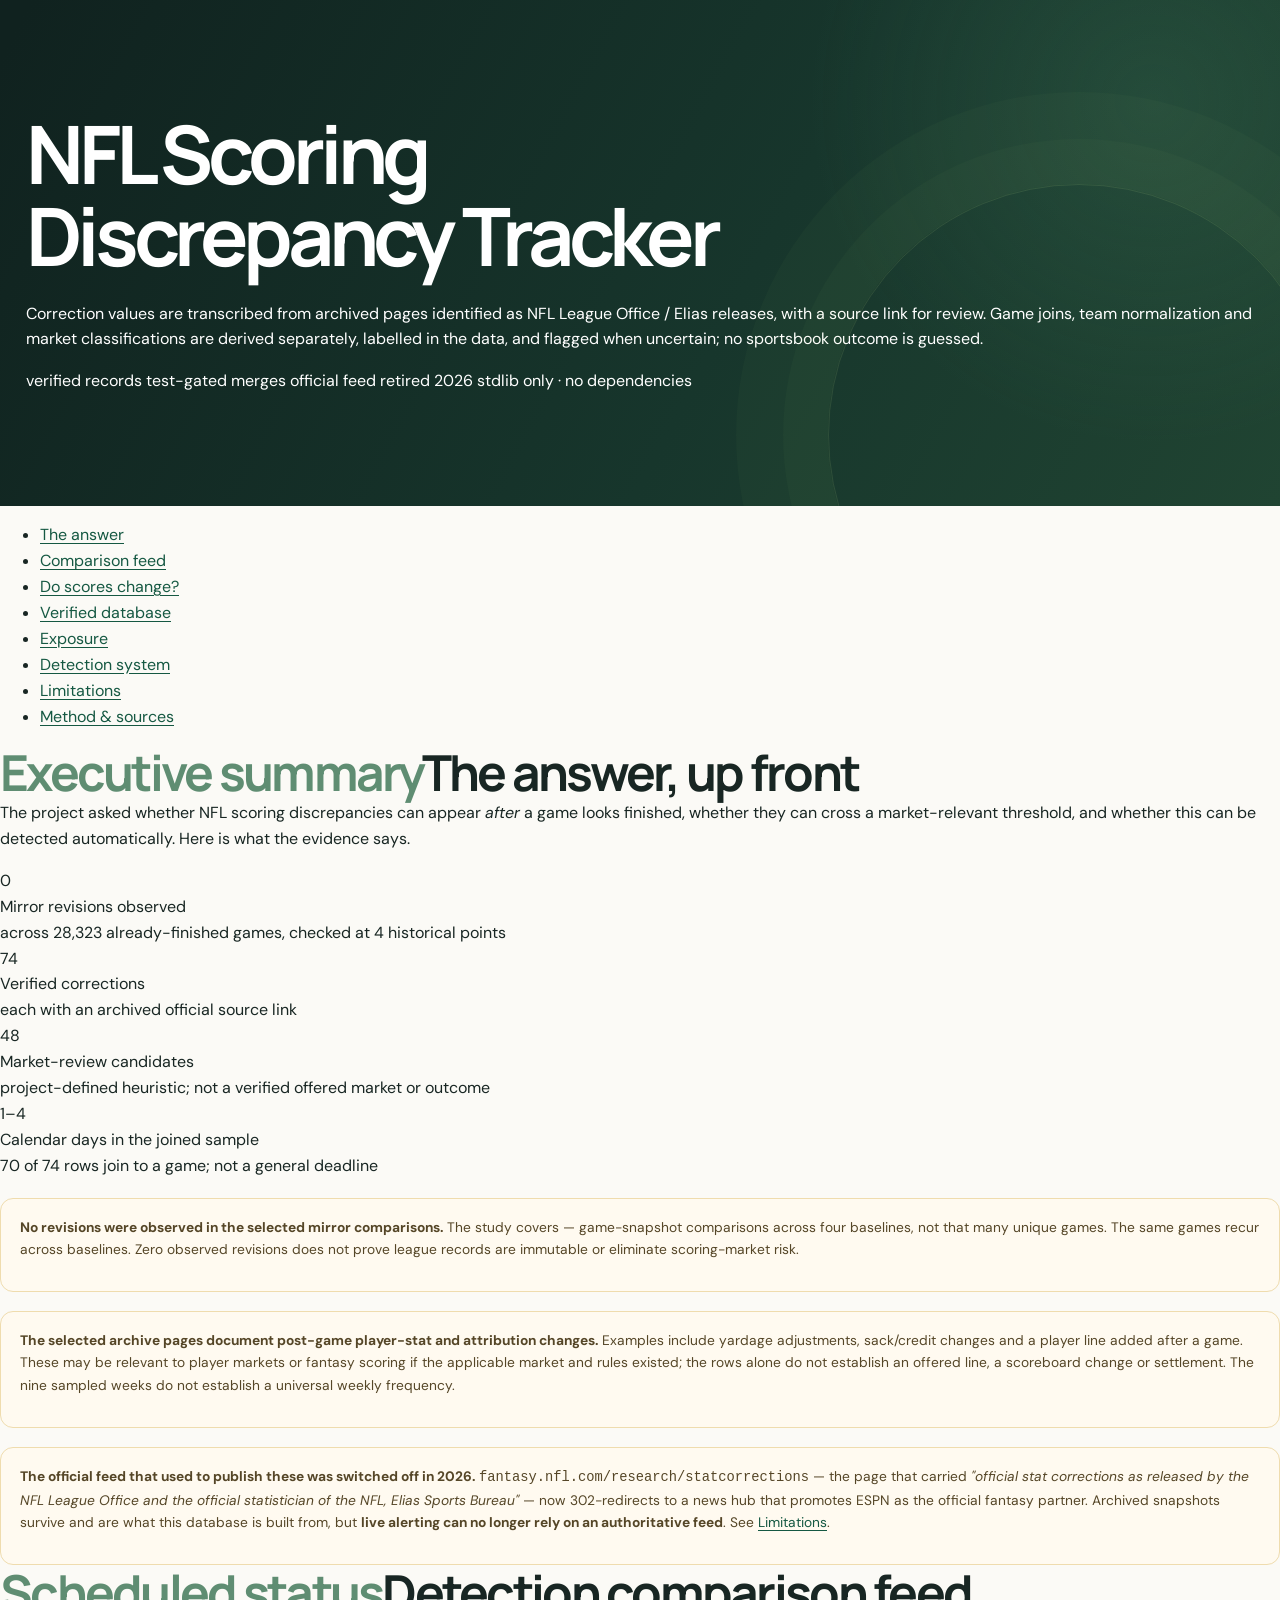
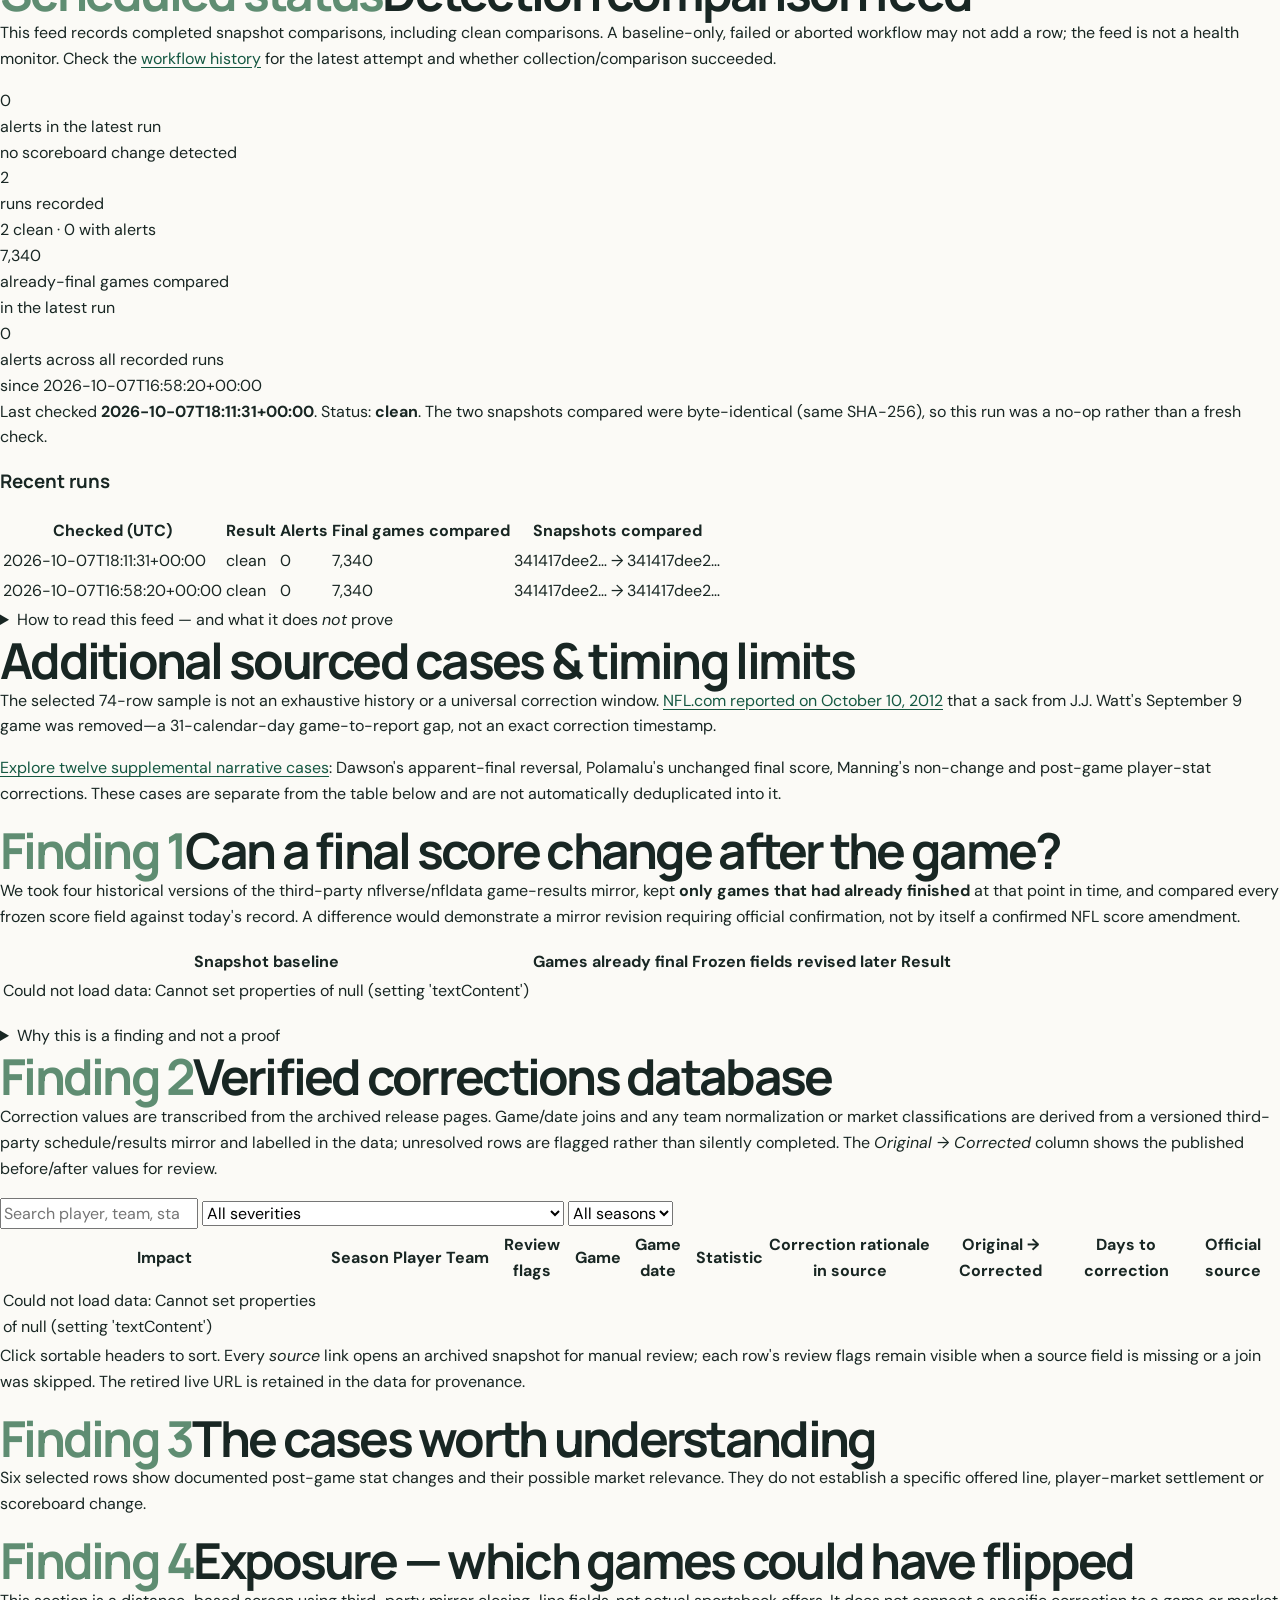
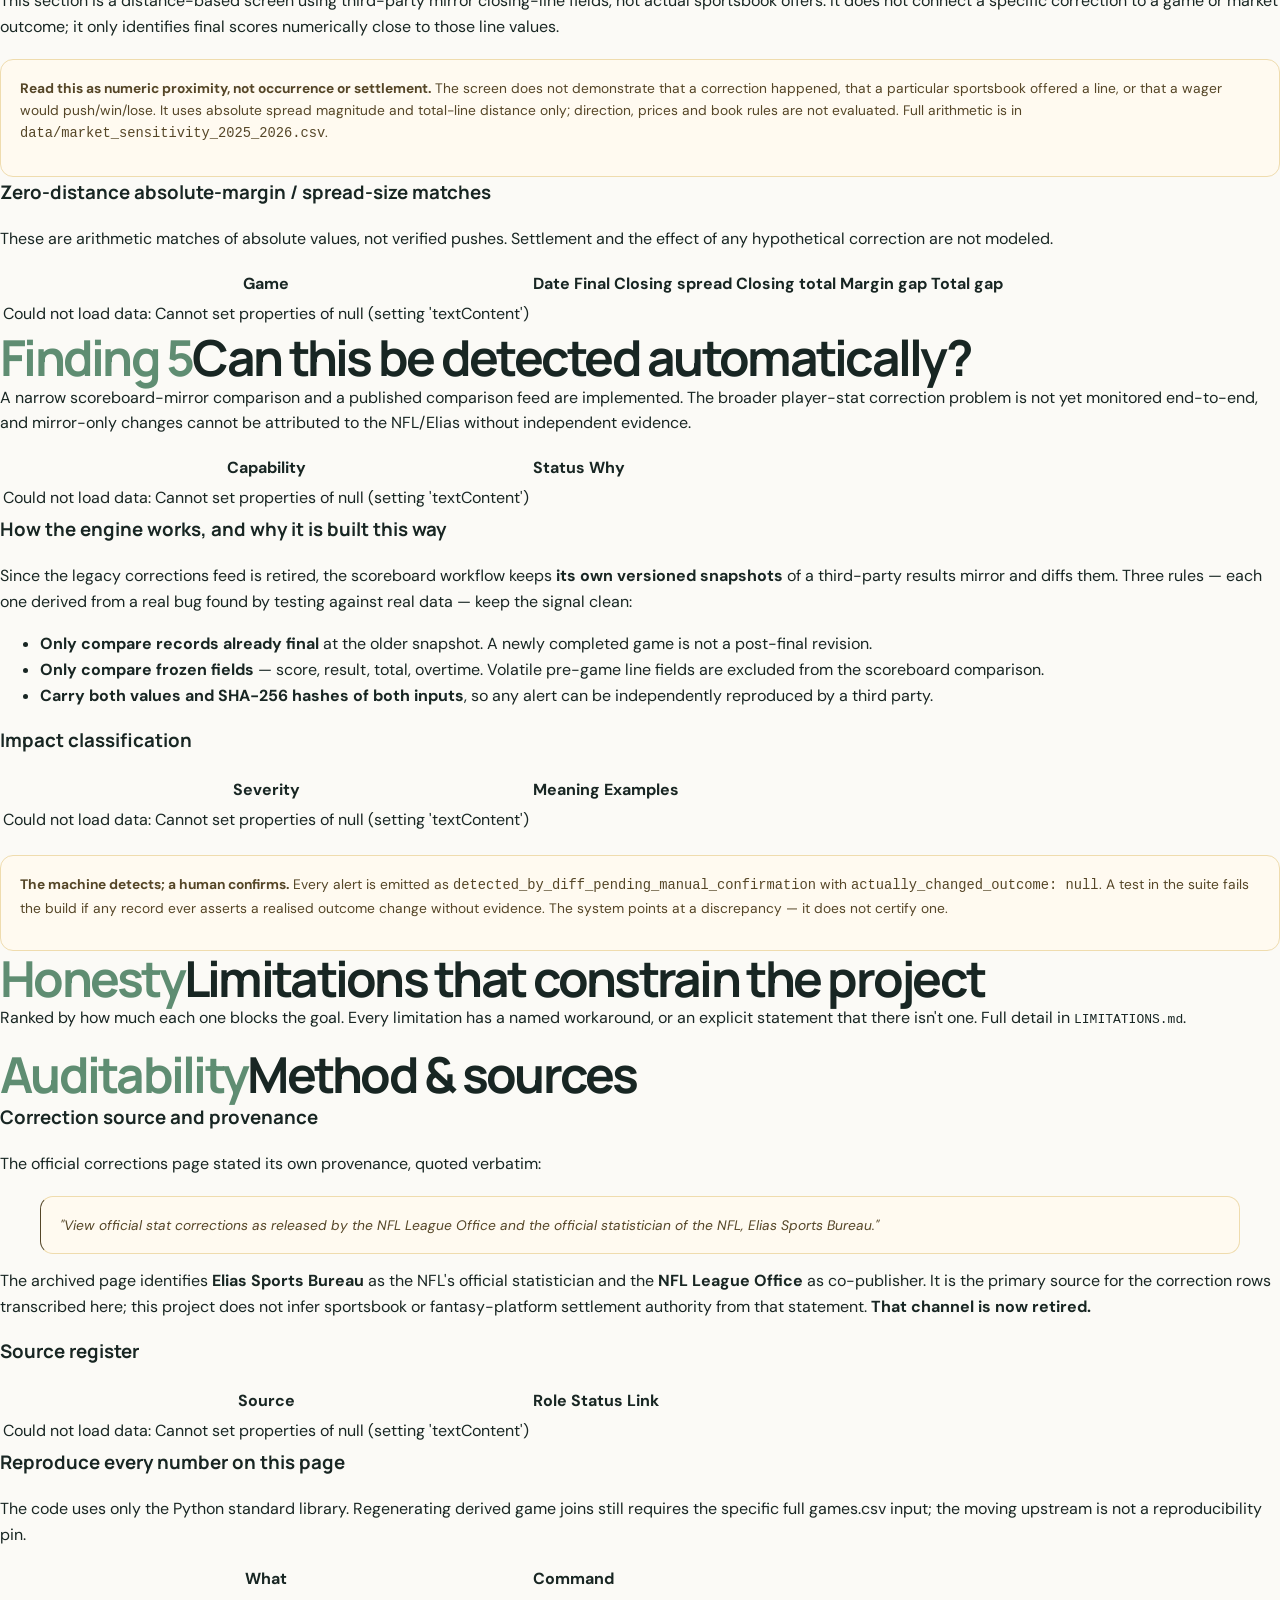
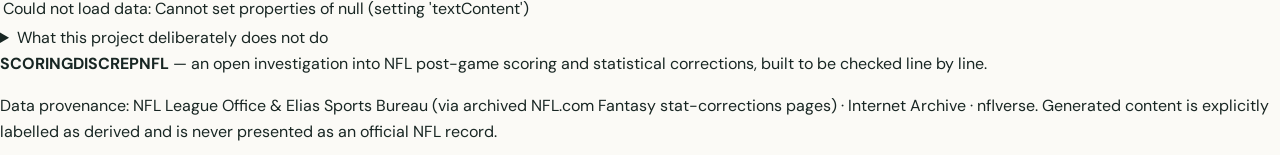
==== commit bfe3d2fd: "Review alert feasibility and strengthen evidence provenance Co-authored-by: arena-agent <297053741+a" ====
--- a/index.html
+++ b/index.html
@@ -13,10 +13,9 @@
   <div class="wrap">
     <h1>NFL Scoring Discrepancy Tracker</h1>
     <p class="tagline">
-      Every row below is transcribed from an archived snapshot of the NFL's own
-      stat-corrections release — published by the <strong>NFL League Office</strong> and the
-      official statistician of the NFL, the <strong>Elias Sports Bureau</strong> — with a link you can
-      open and check by hand. Nothing is inferred. Nothing is guessed.
+      Correction values are transcribed from archived pages identified as NFL League Office / Elias
+      releases, with a source link for review. Game joins, team normalization and market classifications
+      are derived separately, labelled in the data, and flagged when uncertain; no sportsbook outcome is guessed.
     </p>
     <div class="badges">
       <span class="badge ok" id="badge-records">verified records</span>
@@ -31,7 +30,7 @@
   <div class="wrap">
     <ul>
       <li><a href="#answer">The answer</a></li>
-      <li><a href="#feed">Live feed</a></li>
+      <li><a href="#feed">Comparison feed</a></li>
       <li><a href="#scoreboard">Do scores change?</a></li>
       <li><a href="#database">Verified database</a></li>
       <li><a href="#exposure">Exposure</a></li>
@@ -66,13 +65,13 @@
     </div>
     <div class="card">
       <div class="num warn" id="stat-potential">—</div>
-      <div class="lbl">Could have moved a market</div>
-      <div class="sub">potential impact — <strong>not</strong> a confirmed outcome change</div>
+      <div class="lbl">Market-review candidates</div>
+      <div class="sub">project-defined heuristic; not a verified offered market or outcome</div>
     </div>
     <div class="card">
-      <div class="num" id="stat-cadence">2–4</div>
-      <div class="lbl">Days in this selected sample</div>
-      <div class="sub">every transcribed row fell in this window</div>
+      <div class="num" id="stat-cadence">1–4</div>
+      <div class="lbl">Calendar days in the joined sample</div>
+      <div class="sub">70 of 74 rows join to a game; not a general deadline</div>
     </div>
   </div>
 
@@ -84,11 +83,11 @@
   </div>
 
   <div class="callout warn">
-    <p><strong>What <em>does</em> change is attribution and statistics — and it changes every week.</strong>
-    A receiver's 44 yards becomes 43. A sack is reassigned. A play is reclassified from a
-    forward pass to a backwards lateral. A player recorded as not having played at all is
-    credited with three catches for 36 yards, four days later. Those move
-    <strong>player props and fantasy scoring</strong>, and they are routine.</p>
+    <p><strong>The selected archive pages document post-game player-stat and attribution changes.</strong>
+    Examples include yardage adjustments, sack/credit changes and a player line added after a game.
+    These may be relevant to player markets or fantasy scoring if the applicable market and rules
+    existed; the rows alone do not establish an offered line, a scoreboard change or settlement.
+    The nine sampled weeks do not establish a universal weekly frequency.</p>
   </div>
 
   <div class="callout bad">
@@ -104,12 +103,12 @@
 
 <!-- ================= LIVE FEED ================= -->
 <section id="feed">
-  <h2><span class="kicker">Current status</span>Live detection feed</h2>
-  <p class="lede">
-    Every automated detection run is recorded here — <strong>including the runs that found
-    nothing</strong>. That is deliberate: without clean runs logged, "nothing changed" is
-    indistinguishable from "it never ran", which is exactly the manual-checking problem this
-    project exists to remove.
+  <h2><span class="kicker">Scheduled status</span>Detection comparison feed</h2>
+  <p class="lede">
+    This feed records completed snapshot comparisons, including clean comparisons. A baseline-only,
+    failed or aborted workflow may not add a row; the feed is not a health monitor. Check the
+    <a href="https://github.com/buffedlizard55-lab/SCORINGDISCREPNFL/actions/workflows/detect.yml">workflow history</a>
+    for the latest attempt and whether collection/comparison succeeded.
   </p>
 
   <div class="cards" id="feed-cards"></div>
@@ -143,8 +142,8 @@
         <code>actually_changed_outcome: null</code>. The machine detects; a human confirms.</li>
       <li>A <strong>clean</strong> run means: no frozen field (score, result, total, overtime) on any
         already-final game differed between the two snapshots compared. It is <strong>not</strong>
-        evidence that the NFL issued no corrections in that window — corrections to
-        <em>player statistics</em> do not move the scoreboard and are not visible here.</li>
+        evidence that the NFL issued no corrections in that window — post-game
+        <em>player-stat changes</em> are outside this monitor unless a frozen game-level field also changes.</li>
       <li>Only rows already final in the older snapshot are compared, and pre-game lines are
         excluded, so newly-played games and line movement never produce false alerts.</li>
       <li>Both input SHA-256 hashes are stored per run, so any result can be independently
@@ -166,7 +165,7 @@
 <section id="scoreboard">
   <h2><span class="kicker">Finding 1</span>Can a final score change after the game?</h2>
   <p class="lede">
-    We took four historical versions of a git-versioned mirror of the NFL's official results,
+    We took four historical versions of the third-party nflverse/nfldata game-results mirror,
     kept <strong>only games that had already finished</strong> at that point in time, and compared
     every frozen score field against today's record. A difference would demonstrate a mirror revision requiring official confirmation,
     not by itself a confirmed NFL score amendment.
@@ -198,10 +197,10 @@
 <section id="database">
   <h2><span class="kicker">Finding 2</span>Verified corrections database</h2>
   <p class="lede">
-    Transcribed verbatim from archived official release pages. Game, date, teams and closing
-    lines are joined from an authoritative schedule/results record — not assumed. The
-    <em>Original → Corrected</em> column shows exactly what the official record said before and
-    after, so any row can be reproduced and checked.
+    Correction values are transcribed from the archived release pages. Game/date joins and any team
+    normalization or market classifications are derived from a versioned third-party schedule/results
+    mirror and labelled in the data; unresolved rows are flagged rather than silently completed. The
+    <em>Original → Corrected</em> column shows the published before/after values for review.
   </p>
 
   <div class="controls">
@@ -209,7 +208,7 @@
     <select id="f-sev" aria-label="Filter by severity">
       <option value="">All severities</option>
       <option value="3">3 — scoring / scoreboard event</option>
-      <option value="2">2 — line-priced or threshold</option>
+      <option value="2">2 — project-defined market-review candidate</option>
       <option value="1">1 — market-relevant but small</option>
       <option value="0">0 — out of scope</option>
     </select>
@@ -225,9 +224,11 @@
           <th data-k="season">Season</th>
           <th data-k="player">Player</th>
           <th data-k="team">Team</th>
+          <th class="no-sort">Review flags</th>
           <th data-k="game_id">Game</th>
           <th data-k="game_date">Game date</th>
           <th data-k="stat">Statistic</th>
+          <th class="no-sort">Correction rationale in source</th>
           <th class="chg">Original → Corrected</th>
           <th class="num" data-k="days_from_game_to_correction">Days to correction</th>
           <th class="no-sort">Official source</th>
@@ -237,9 +238,9 @@
     </table>
   </div>
   <p class="footnote">
-    Click any column header to sort. Every <em>source</em> link opens an archived snapshot of the
-    official page at the Internet Archive for manual review. The retired live URL is recorded on
-    each record too, so the provenance is auditable even though the page no longer exists.
+    Click sortable headers to sort. Every <em>source</em> link opens an archived snapshot for manual
+    review; each row's review flags remain visible when a source field is missing or a join was skipped.
+    The retired live URL is retained in the data for provenance.
   </p>
 </section>
 
@@ -247,8 +248,8 @@
 <section id="detail">
   <h2><span class="kicker">Finding 3</span>The cases worth understanding</h2>
   <p class="lede">
-    Six rows from the database that show what post-game corrections actually look like in
-    practice, and why they move player markets but not the scoreboard.
+    Six selected rows show documented post-game stat changes and their possible market relevance.
+    They do not establish a specific offered line, player-market settlement or scoreboard change.
   </p>
   <div id="cases" class="grid-2"></div>
 </section>
@@ -257,21 +258,20 @@
 <section id="exposure">
   <h2><span class="kicker">Finding 4</span>Exposure — which games <em>could</em> have flipped</h2>
   <p class="lede">
-    The brief asks us to separate corrections that <strong>actually</strong> changed an outcome from
-    corrections that merely <strong>had the potential</strong> to change a market. The first half is
-    answered above (zero score revisions). This is the second half: how close the finished games
-    actually came to a market line.
+    This section is a distance-based screen using third-party mirror closing-line fields, not actual
+    sportsbook offers. It does not connect a specific correction to a game or market outcome; it only
+    identifies final scores numerically close to those line values.
   </p>
   <div class="cards" id="exposure-cards"></div>
   <div class="callout">
-    <p><strong>Read this as sensitivity, not occurrence.</strong> A row means a scoring correction
-    <em>would</em> have changed a market. Combined with zero observed score revisions, the honest
-    reading is: this is the set of games where the failure mode <em>could</em> have bitten — and
-    empirically it did not, because scores are not revised. Full arithmetic per row in
+    <p><strong>Read this as numeric proximity, not occurrence or settlement.</strong> The screen does
+    not demonstrate that a correction happened, that a particular sportsbook offered a line, or that
+    a wager would push/win/lose. It uses absolute spread magnitude and total-line distance only;
+    direction, prices and book rules are not evaluated. Full arithmetic is in
     <code>data/market_sensitivity_2025_2026.csv</code>.</p>
   </div>
-  <h3>Sharpest cases — games that pushed exactly on the closing spread</h3>
-  <p class="footnote">On a push, no bet wins or loses. A correction of <em>any</em> size creates a winner where there was none.</p>
+  <h3>Zero-distance absolute-margin / spread-size matches</h3>
+  <p class="footnote">These are arithmetic matches of absolute values, not verified pushes. Settlement and the effect of any hypothetical correction are not modeled.</p>
   <div class="table-wrap">
     <table id="tbl-push">
       <thead>
@@ -290,32 +290,32 @@
 <section id="detection">
   <h2><span class="kicker">Finding 5</span>Can this be detected automatically?</h2>
   <p class="lede">
-    Partly — and it is important to be precise about which part. Detection is solved and shipped.
-    <em>Attribution</em> — knowing a detected change is a genuine official Elias correction rather
-    than a data-provider glitch — is not solvable for free in 2026.
+    A narrow scoreboard-mirror comparison and a published comparison feed are implemented. The
+    broader player-stat correction problem is not yet monitored end-to-end, and mirror-only changes
+    cannot be attributed to the NFL/Elias without independent evidence.
   </p>
 
   <div class="table-wrap">
     <table>
       <thead><tr><th>Capability</th><th>Status</th><th>Why</th></tr></thead>
       <tbody>
-        <tr><td>Detect a scoreboard change after the game</td><td><span class="pill sev-2">works</span></td><td>Differential snapshots of a versioned mirror; engine implemented and tested</td></tr>
-        <tr><td>Detect a player-stat change after the game</td><td><span class="pill sev-2">works in principle</span></td><td>Same method on play-by-play vintages — but those assets are network-blocked in the build sandbox, not on CI</td></tr>
-        <tr><td>Read the official corrections list automatically</td><td><span class="pill sev-3">blocked</span></td><td>The official feed was retired; the successor is client-side JS with no documented public API</td></tr>
-        <tr><td>Distinguish official corrections from mirror bugs</td><td><span class="pill sev-3">not reliably</span></td><td>No free, independent second mirror was found for cross-checking</td></tr>
+        <tr><td>Compare frozen scoreboard fields between snapshots</td><td><span class="pill sev-2">implemented; narrow</span></td><td>Works on two valid third-party mirror snapshots; transient/reverted changes between polls can be missed</td></tr>
+        <tr><td>Detect a player-stat change after the game</td><td><span class="pill sev-3">not yet implemented end-to-end</span></td><td>Download helpers exist, but no validated vintage adapter, identity mapping or historical-correction backtest is shipped</td></tr>
+        <tr><td>Read the official corrections list automatically</td><td><span class="pill sev-3">not available here</span></td><td>The legacy feed was retired; the successor page has no documented public API used by this project</td></tr>
+        <tr><td>Attribute a mirror change to NFL/Elias</td><td><span class="pill sev-3">not reliably</span></td><td>No independent corroboration source is integrated; agreement between correlated providers would still not prove official attribution</td></tr>
       </tbody>
     </table>
   </div>
 
   <h3>How the engine works, and why it is built this way</h3>
   <p class="lede">
-    Since there is no authoritative feed to poll, the system keeps <strong>its own versioned
-    snapshots</strong> of a mirror of the official record and diffs them. Three rules — each one
+    Since the legacy corrections feed is retired, the scoreboard workflow keeps <strong>its own versioned
+    snapshots</strong> of a third-party results mirror and diffs them. Three rules — each one
     derived from a real bug found by testing against real data — keep the signal clean:
   </p>
   <ul class="tight lede">
-    <li><strong>Only compare records already final</strong> at the older snapshot. A naive diff flagged 61 "changes"; <em>all 61</em> were simply games that had not kicked off yet.</li>
-    <li><strong>Only compare frozen fields</strong> — score, result, total, overtime. Pre-game betting lines move constantly; 18 of those 61 false positives were pure line movement.</li>
+    <li><strong>Only compare records already final</strong> at the older snapshot. A newly completed game is not a post-final revision.</li>
+    <li><strong>Only compare frozen fields</strong> — score, result, total, overtime. Volatile pre-game line fields are excluded from the scoreboard comparison.</li>
     <li><strong>Carry both values and SHA-256 hashes of both inputs</strong>, so any alert can be independently reproduced by a third party.</li>
   </ul>
 
@@ -324,9 +324,9 @@
     <table>
       <thead><tr><th>Severity</th><th>Meaning</th><th>Examples</th></tr></thead>
       <tbody>
-        <tr><td><span class="pill sev-3">3</span></td><td>Discrete scoring event, or a scoreboard field changed</td><td>Touchdown, field goal, extra point, two-point conversion, safety, defensive score</td></tr>
-        <tr><td><span class="pill sev-2">2</span></td><td>A line-priced stat moved, or a round-number milestone was crossed</td><td>Passing yards 182→181 (crosses 181.5); receiving yards 0→36; sacks 5→6; passing yards 299→301</td></tr>
-        <tr><td><span class="pill sev-1">1</span></td><td>Market-relevant but small, and not line-priced</td><td>Tackles, assisted tackles, games-played eligibility</td></tr>
+        <tr><td><span class="pill sev-3">3</span></td><td>Scoreboard change or scoring-related player/team statistic; high review priority, not proof of points changing</td><td>Touchdowns, kicks, safeties, defensive scores</td></tr>
+        <tr><td><span class="pill sev-2">2</span></td><td>Project-defined candidate stat category or round-number marker selected for market review</td><td>Passing yards 182→181; receptions; project threshold crossing — actual lines are not asserted</td></tr>
+        <tr><td><span class="pill sev-1">1</span></td><td>Other potentially relevant categories under the project heuristic</td><td>Tackles, assisted tackles, games-played eligibility</td></tr>
         <tr><td><span class="pill sev-0">0</span></td><td>Out of scope under the brief</td><td>Stats that cannot determine a player or game market result</td></tr>
       </tbody>
     </table>
@@ -355,7 +355,7 @@
 <section id="method">
   <h2><span class="kicker">Auditability</span>Method &amp; sources</h2>
 
-  <h3>The official record and who controls it</h3>
+  <h3>Correction source and provenance</h3>
   <p class="lede">
     The official corrections page stated its own provenance, quoted verbatim:
   </p>
@@ -364,9 +364,10 @@
     statistician of the NFL, Elias Sports Bureau."
   </blockquote>
   <p class="lede">
-    So <strong>Elias Sports Bureau</strong> is the official statistician of the NFL, the
-    <strong>NFL League Office</strong> co-publishes, and that publication is what controls the final
-    record. <strong>That channel is now retired.</strong>
+    The archived page identifies <strong>Elias Sports Bureau</strong> as the NFL's official statistician
+    and the <strong>NFL League Office</strong> as co-publisher. It is the primary source for the
+    correction rows transcribed here; this project does not infer sportsbook or fantasy-platform
+    settlement authority from that statement. <strong>That channel is now retired.</strong>
   </p>
 
   <h3>Source register</h3>
@@ -376,7 +377,7 @@
       <tbody>
         <tr>
           <td>NFL League Office + Elias Sports Bureau, via NFL.com Fantasy "Stat Corrections"</td>
-          <td>The authoritative correction release — every row in the database comes from here</td>
+          <td>Primary release source for the transcribed correction rows; this does not imply a sportsbook settlement ruling</td>
           <td><span class="pill sev-3">retired 2026</span> live URL 302s to a news hub</td>
           <td><a href="https://web.archive.org/web/20260516203131/https://fantasy.nfl.com/research/statcorrections?position=8&amp;sort=pts&amp;statCategory=stats&amp;statSeason=2010&amp;statType=weekStats&amp;statWeek=1" target="_blank" rel="noopener">archived snapshot ↗</a></td>
         </tr>
@@ -388,14 +389,14 @@
         </tr>
         <tr>
           <td>nflverse / nfldata — <code>data/games.csv</code></td>
-          <td>Schedule, final scores and closing lines; input to the diff engine and the game join</td>
-          <td><span class="pill sev-2">live</span> auto-committed ~every 30 min in season</td>
+          <td>Third-party schedule/results/line mirror; input to the diff engine and game joins</td>
+          <td><span class="pill sev-2">versioned</span> no official NFL provenance or freshness SLA established</td>
           <td><a href="https://github.com/nflverse/nfldata" target="_blank" rel="noopener">github.com/nflverse/nfldata ↗</a></td>
         </tr>
         <tr>
           <td>nflverse-pbp — raw play-by-play</td>
-          <td>Highest-resolution correction signal. nflverse explicitly refreshes it weekly to fold in stat corrections (Wed 02:00 UTC)</td>
-          <td><span class="pill sev-2">CI only</span> release assets unreachable from the build sandbox</td>
+          <td>Candidate player-stat signal; upstream workflow documentation describes a weekly refresh intended to incorporate corrections</td>
+          <td><span class="pill sev-3">not integrated</span> no end-to-end adapter or historical backtest is shipped; Actions access is unverified</td>
           <td><a href="https://github.com/nflverse/nflverse-pbp" target="_blank" rel="noopener">github.com/nflverse/nflverse-pbp ↗</a></td>
         </tr>
         <tr>
@@ -409,16 +410,17 @@
   </div>
 
   <h3>Reproduce every number on this page</h3>
-  <p class="lede">Stdlib Python only — no dependencies, no network needed to re-derive the database:</p>
+  <p class="lede">The code uses only the Python standard library. Regenerating derived game joins still requires the specific full games.csv input; the moving upstream is not a reproducibility pin.</p>
   <div class="table-wrap">
     <table>
       <thead><tr><th>What</th><th>Command</th></tr></thead>
       <tbody>
-        <tr><td>Verify the pipeline</td><td class="mono">python3 tests/test_pipeline.py</td></tr>
+        <tr><td>Verify the whole suite</td><td class="mono">python3 -m unittest discover -s tests -v</td></tr>
+        <tr><td>Check raw correction payload against stored page artefacts</td><td class="mono">python3 pipeline/ingest_rendered.py --check</td></tr>
         <tr><td>Re-run the score-integrity study</td><td class="mono">python3 pipeline/run.py evidence</td></tr>
         <tr><td>Rebuild the verified database</td><td class="mono">python3 pipeline/build_database.py --games games.csv</td></tr>
         <tr><td>Recompute market exposure</td><td class="mono">python3 pipeline/market_sensitivity.py --games games.csv --seasons 2025,2026</td></tr>
-        <tr><td>Diff two snapshots for alerts</td><td class="mono">python3 pipeline/run.py diff OLD.csv NEW.csv --min-severity 2</td></tr>
+        <tr><td>Diff two snapshots and append the feed</td><td class="mono">python3 pipeline/run.py diff OLD.slim.csv NEW.slim.csv --min-severity 2 --feed data/alerts/feed.json</td></tr>
       </tbody>
     </table>
   </div>
@@ -426,7 +428,7 @@
   <details>
     <summary>What this project deliberately does not do</summary>
     <ul class="tight">
-      <li><strong>No fabricated prop lines.</strong> We model the <em>pricing convention</em> of line-priced stats. We never assert that a line existed at a specific number.</li>
+      <li><strong>No fabricated markets or lines.</strong> Project-defined stat categories and distance thresholds are review heuristics; they do not prove that any specific market, line or price was offered.</li>
       <li><strong>No realised-outcome claims.</strong> Every record documents <em>potential</em> impact only. A test fails the build if an outcome change is asserted without evidence.</li>
       <li><strong>No unverifiable anecdote.</strong> Widely repeated community reports of corrections flipping fantasy championships are excluded, because they could not be verified to primary-source standard. Their absence is a known gap, not evidence that nothing happened.</li>
       <li><strong>No inflating the row count.</strong> The database is a verified seed, not the full archived corpus. Every row must be regenerable from a stored archived page, so a checkable row always beats a thousand unverifiable ones.</li>
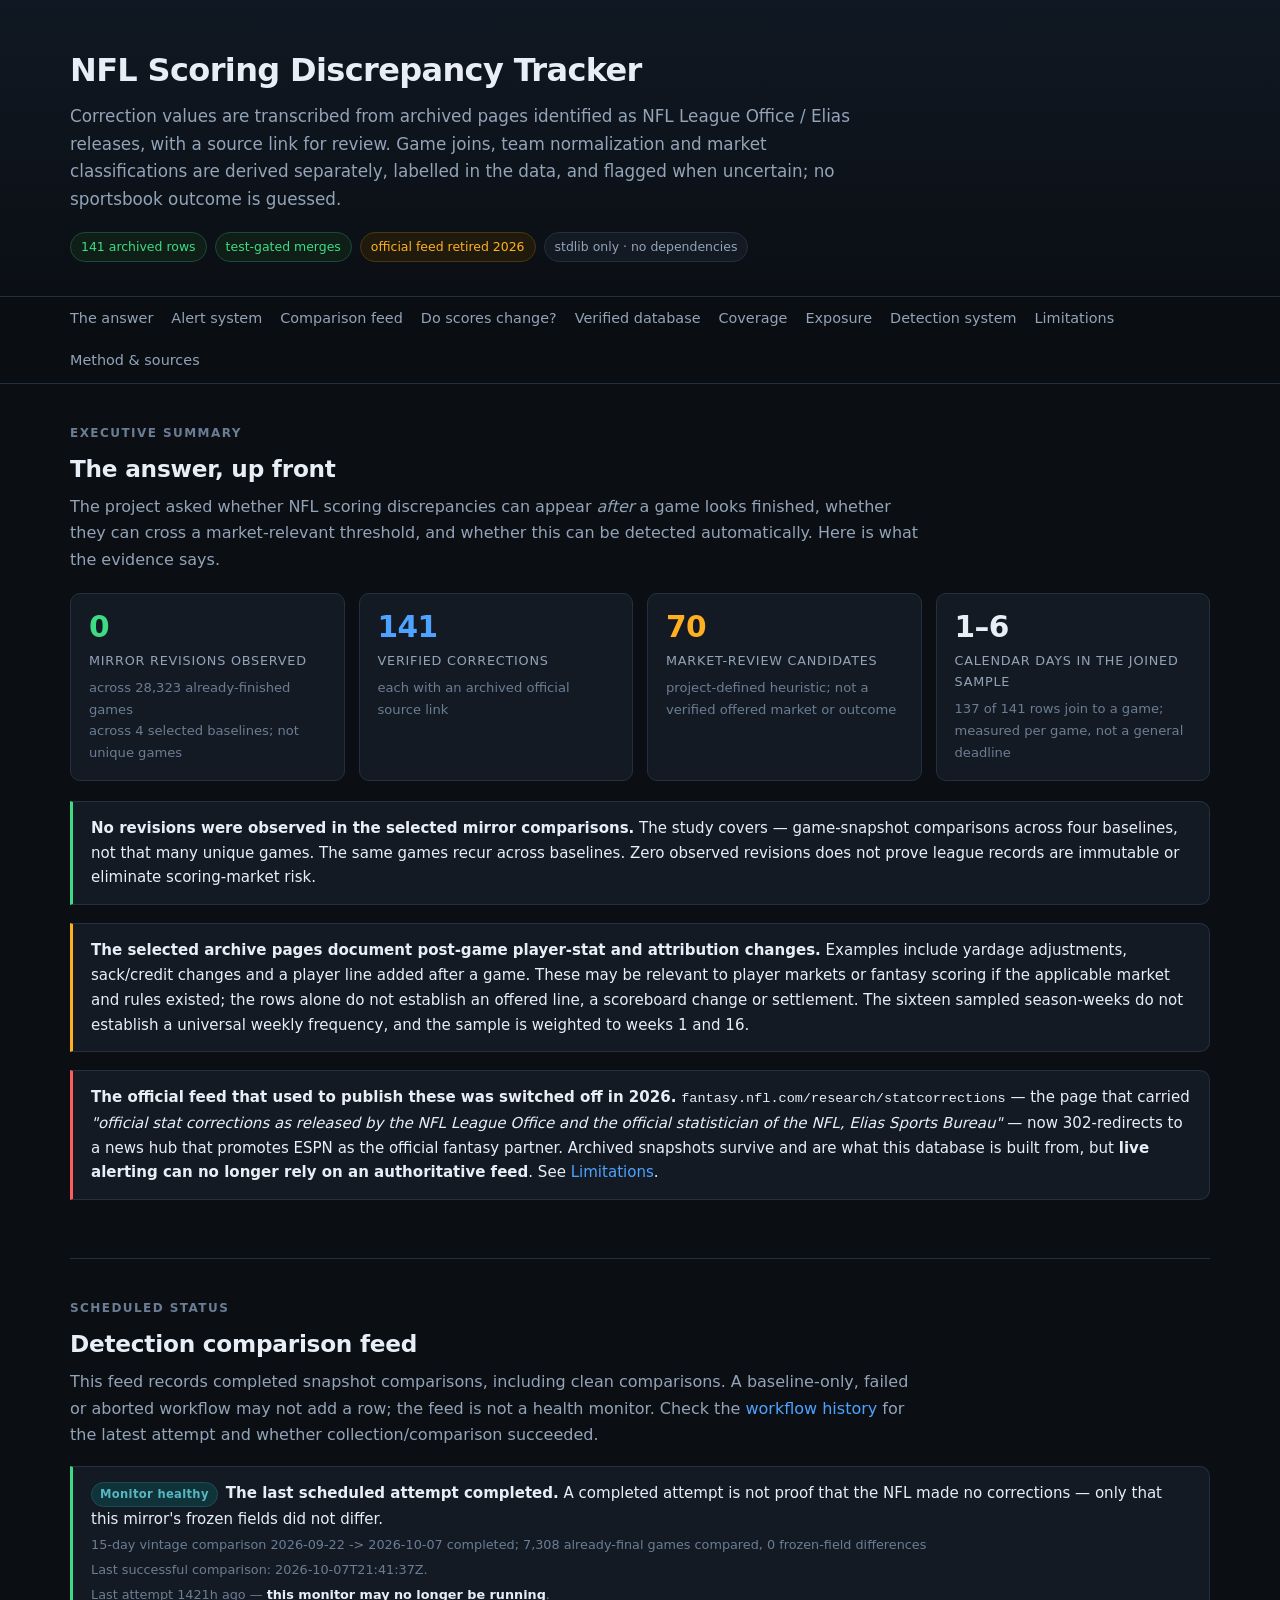
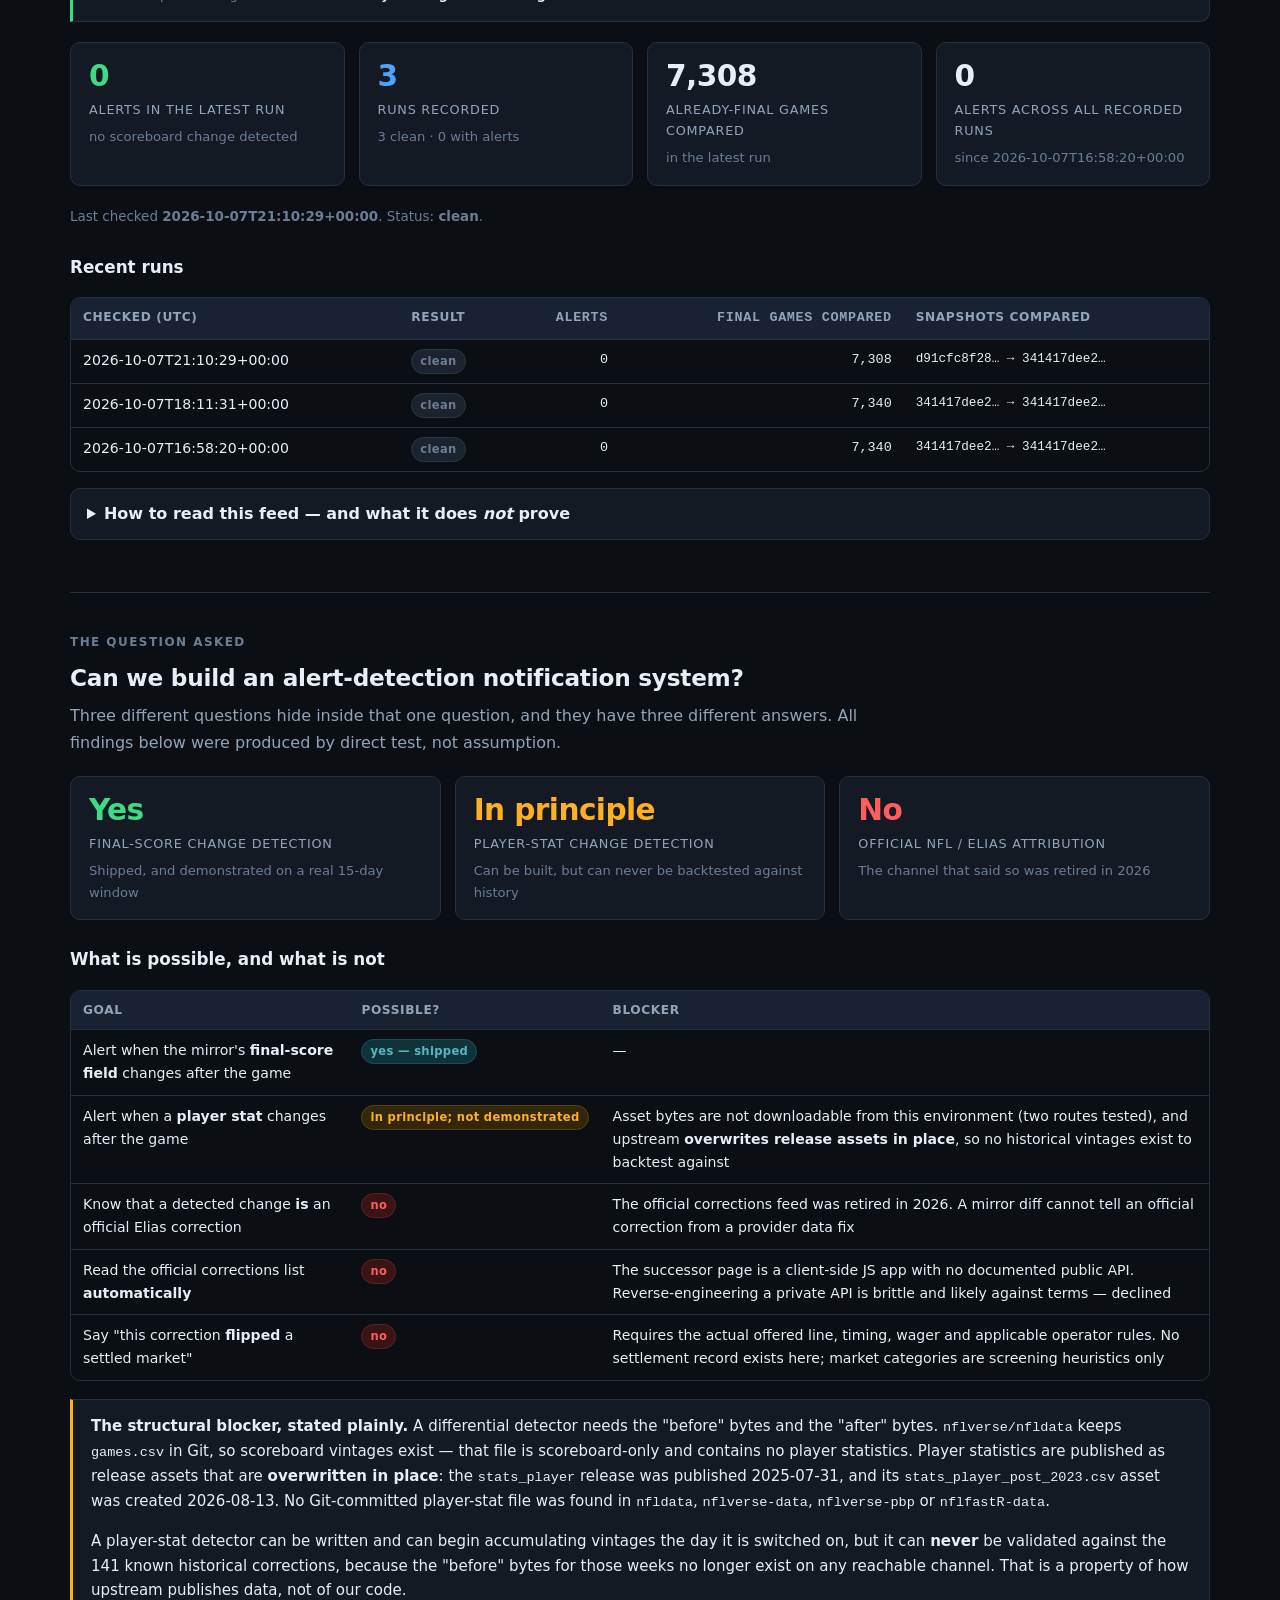
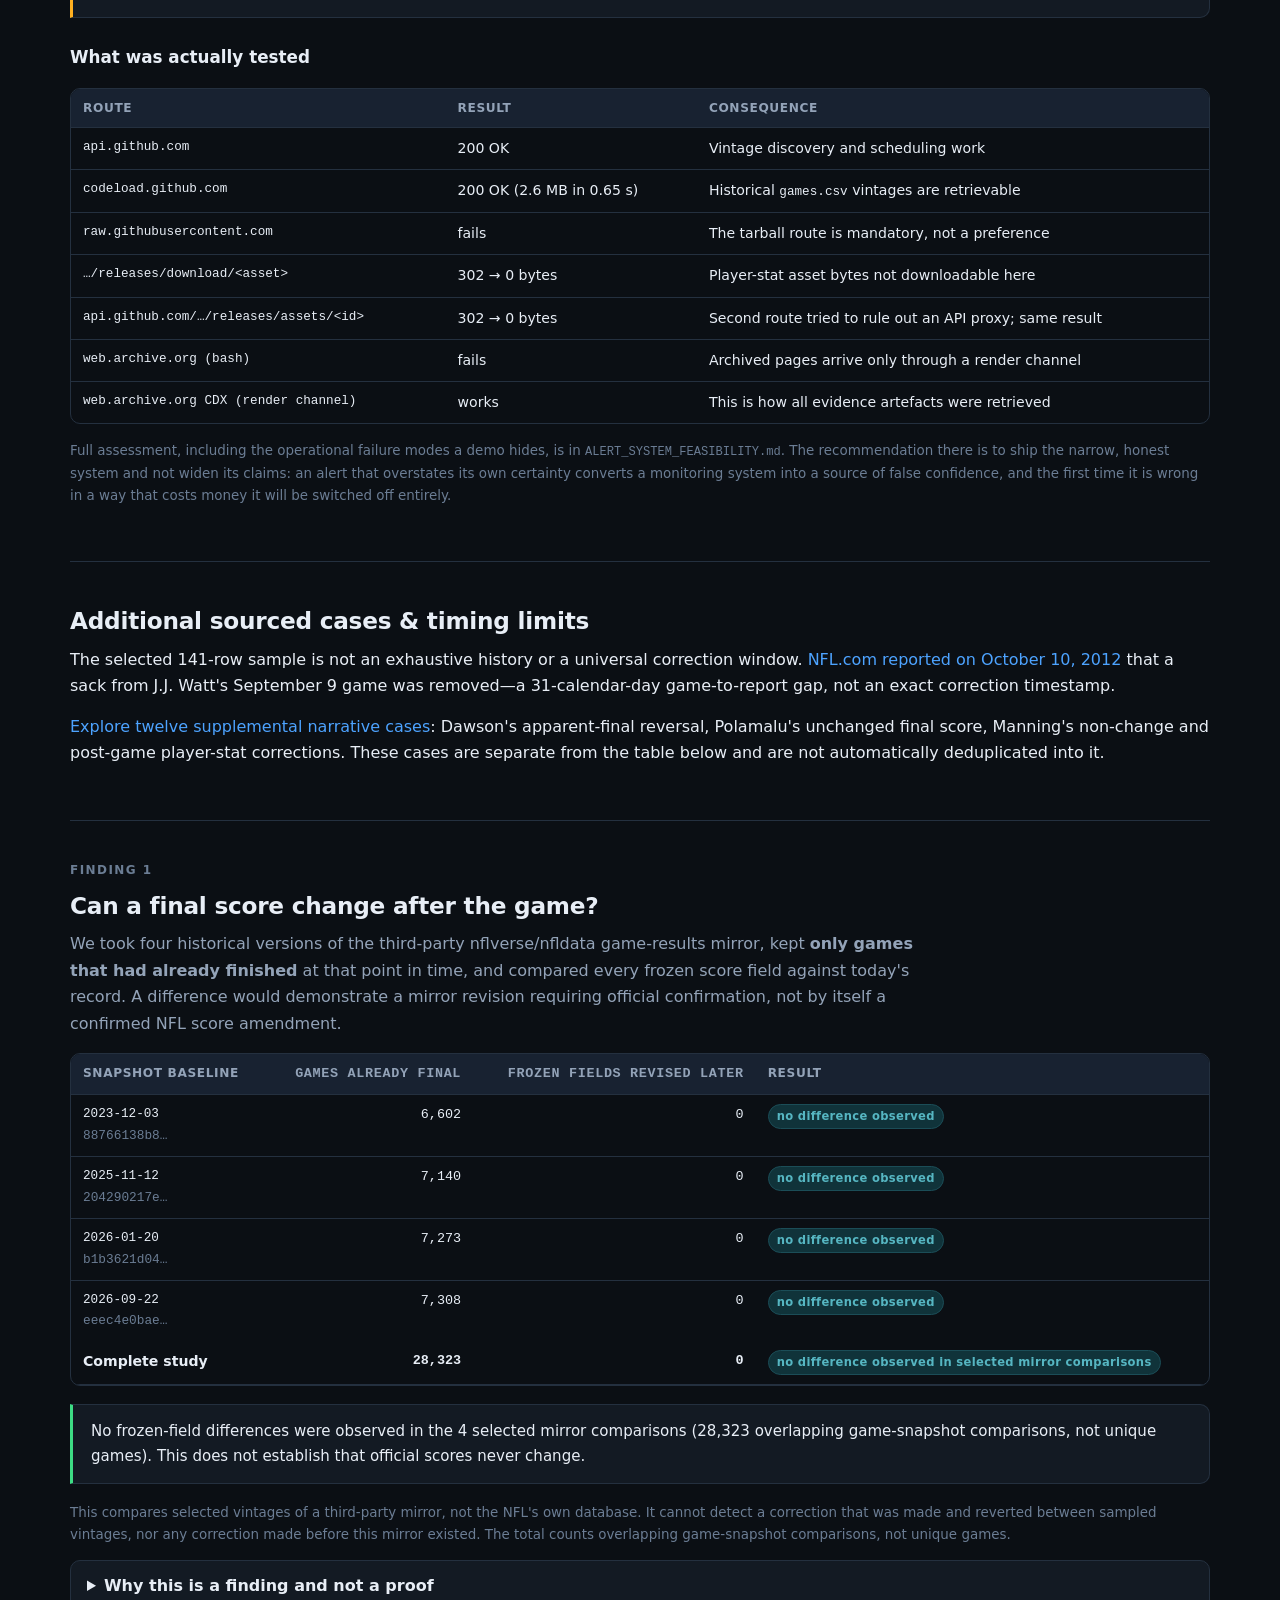
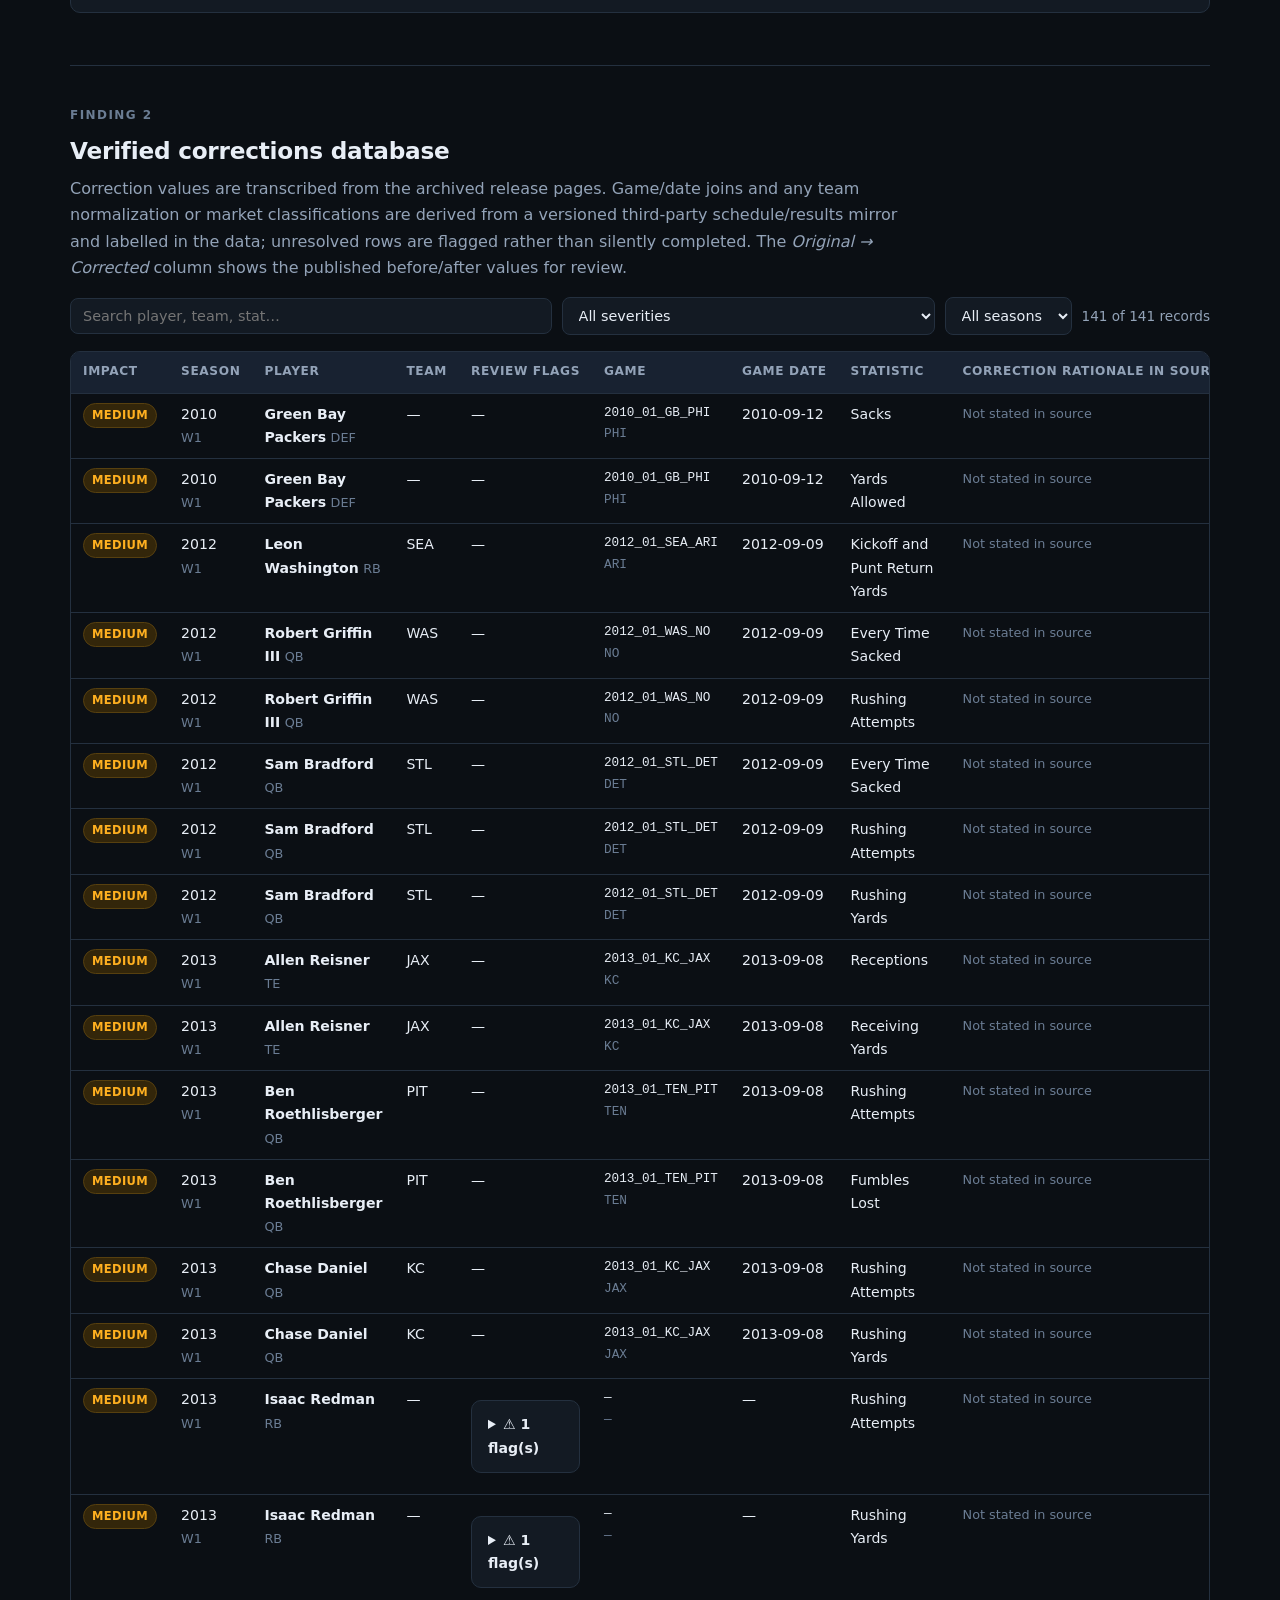
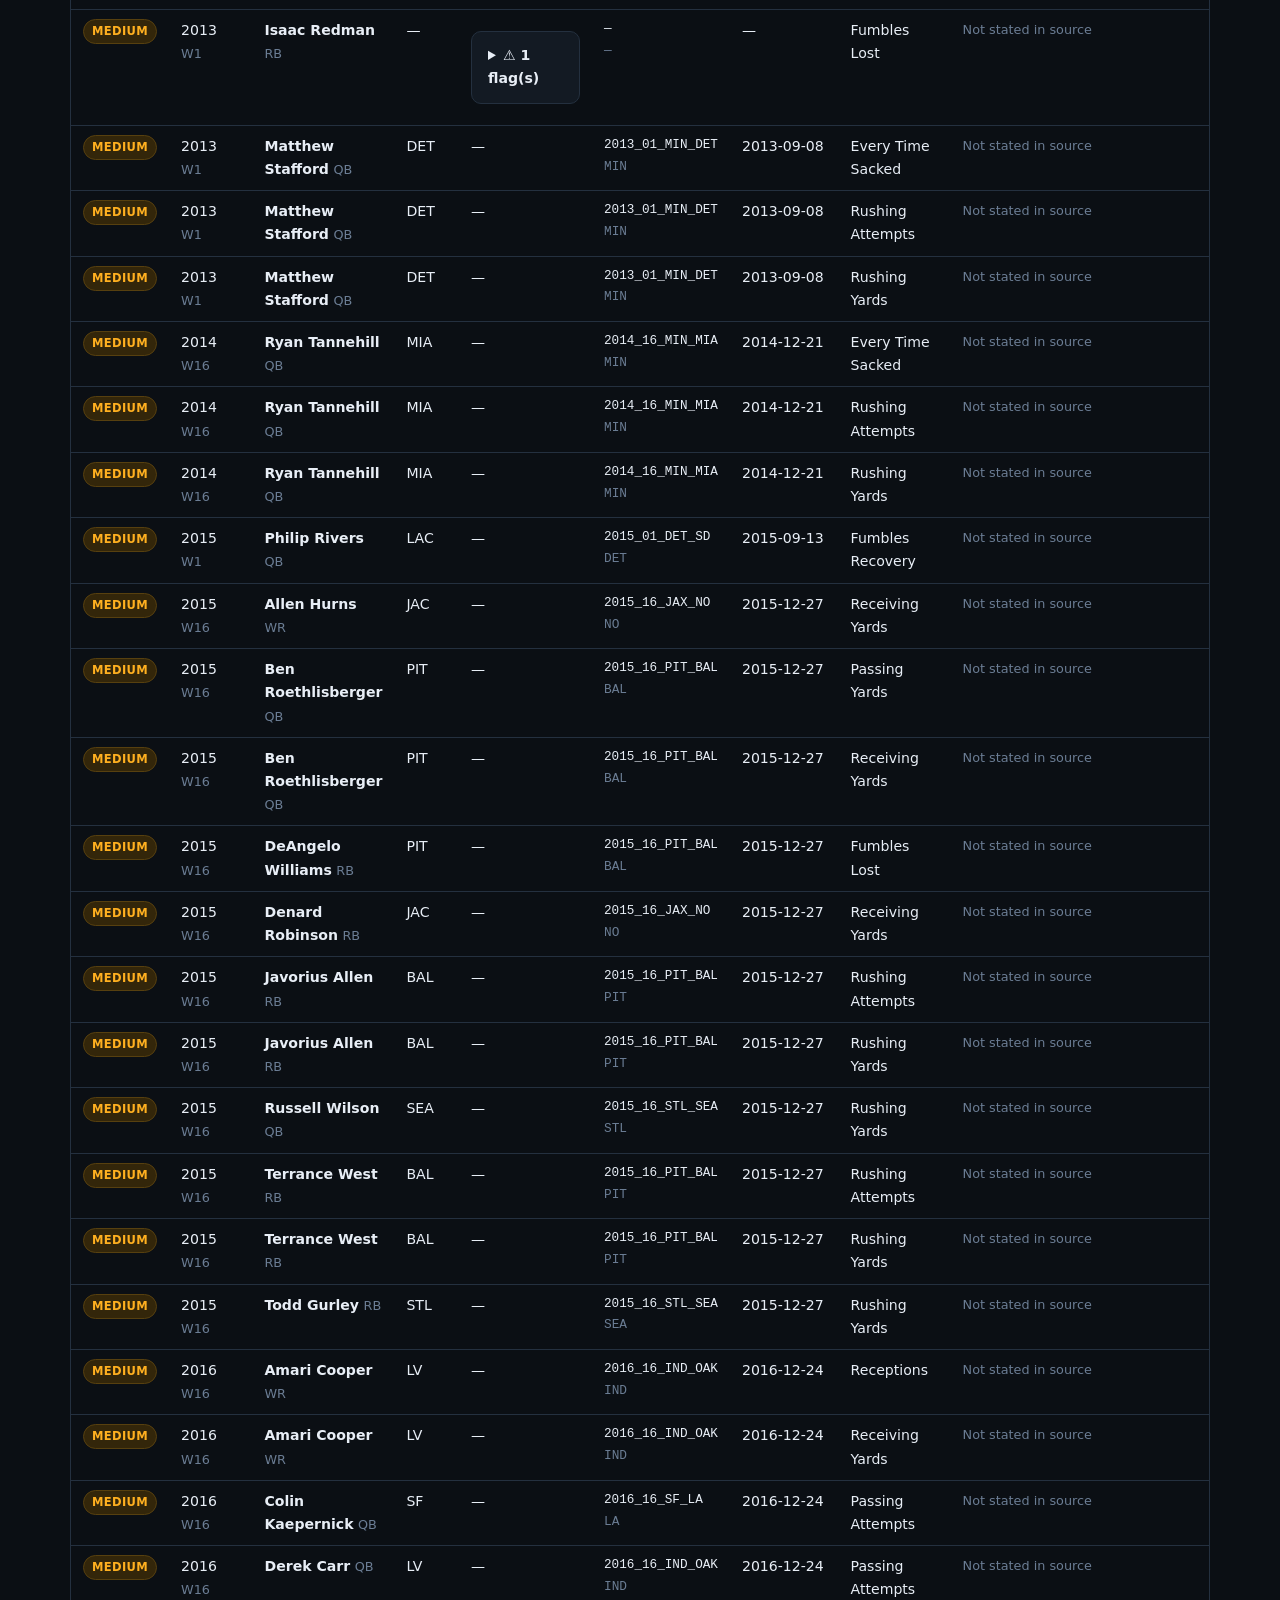
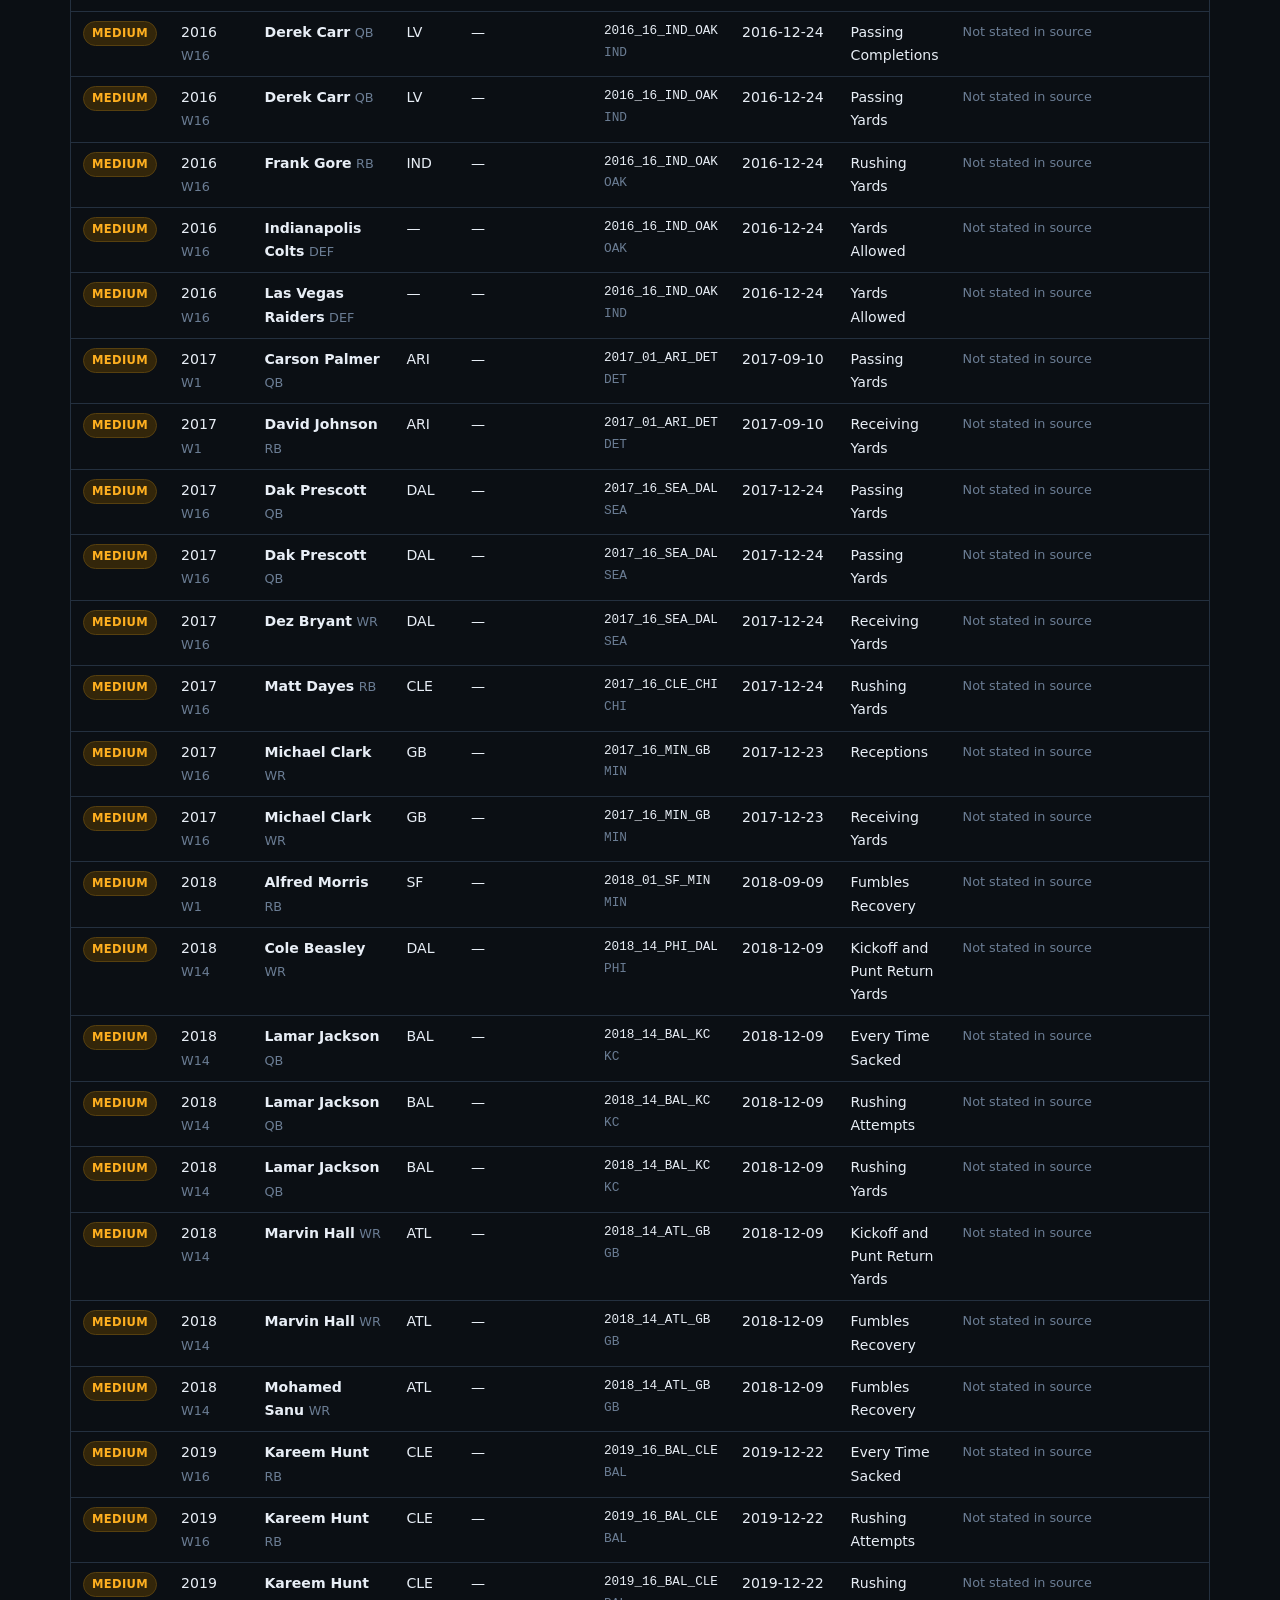
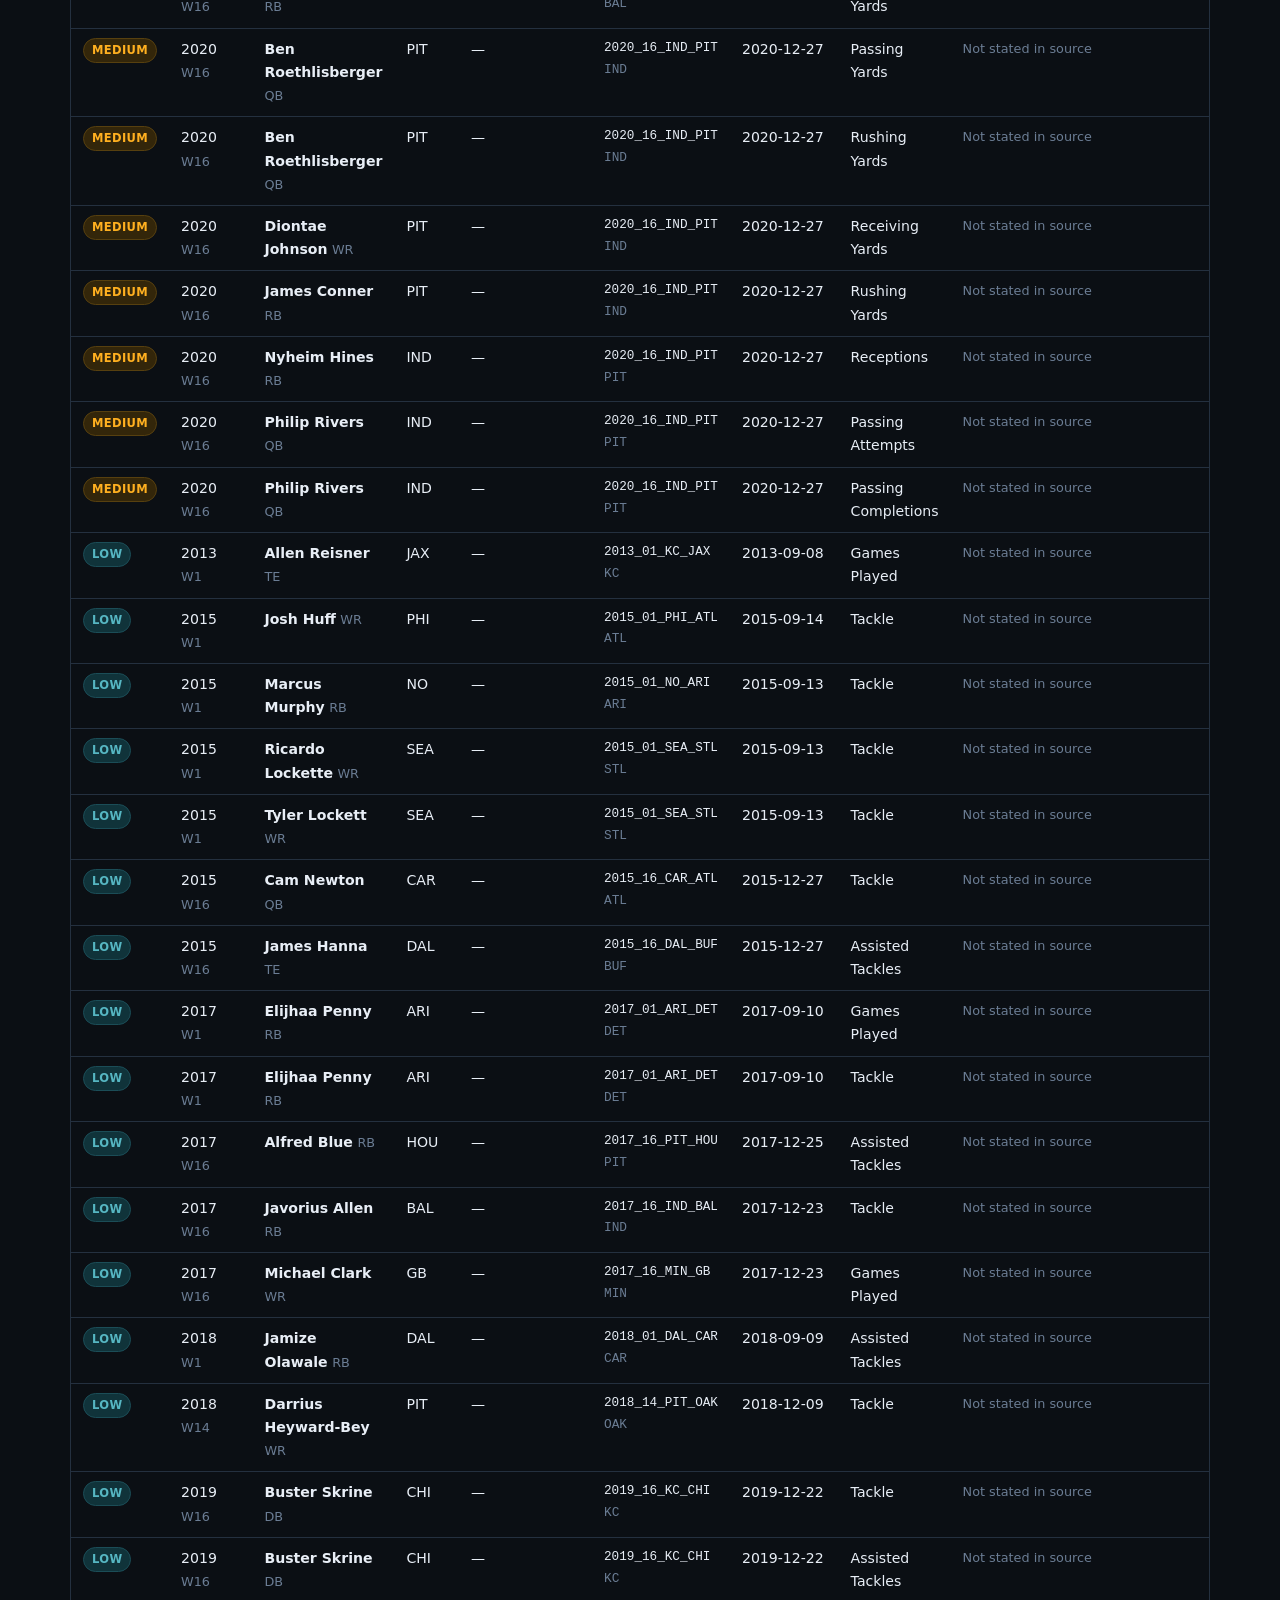
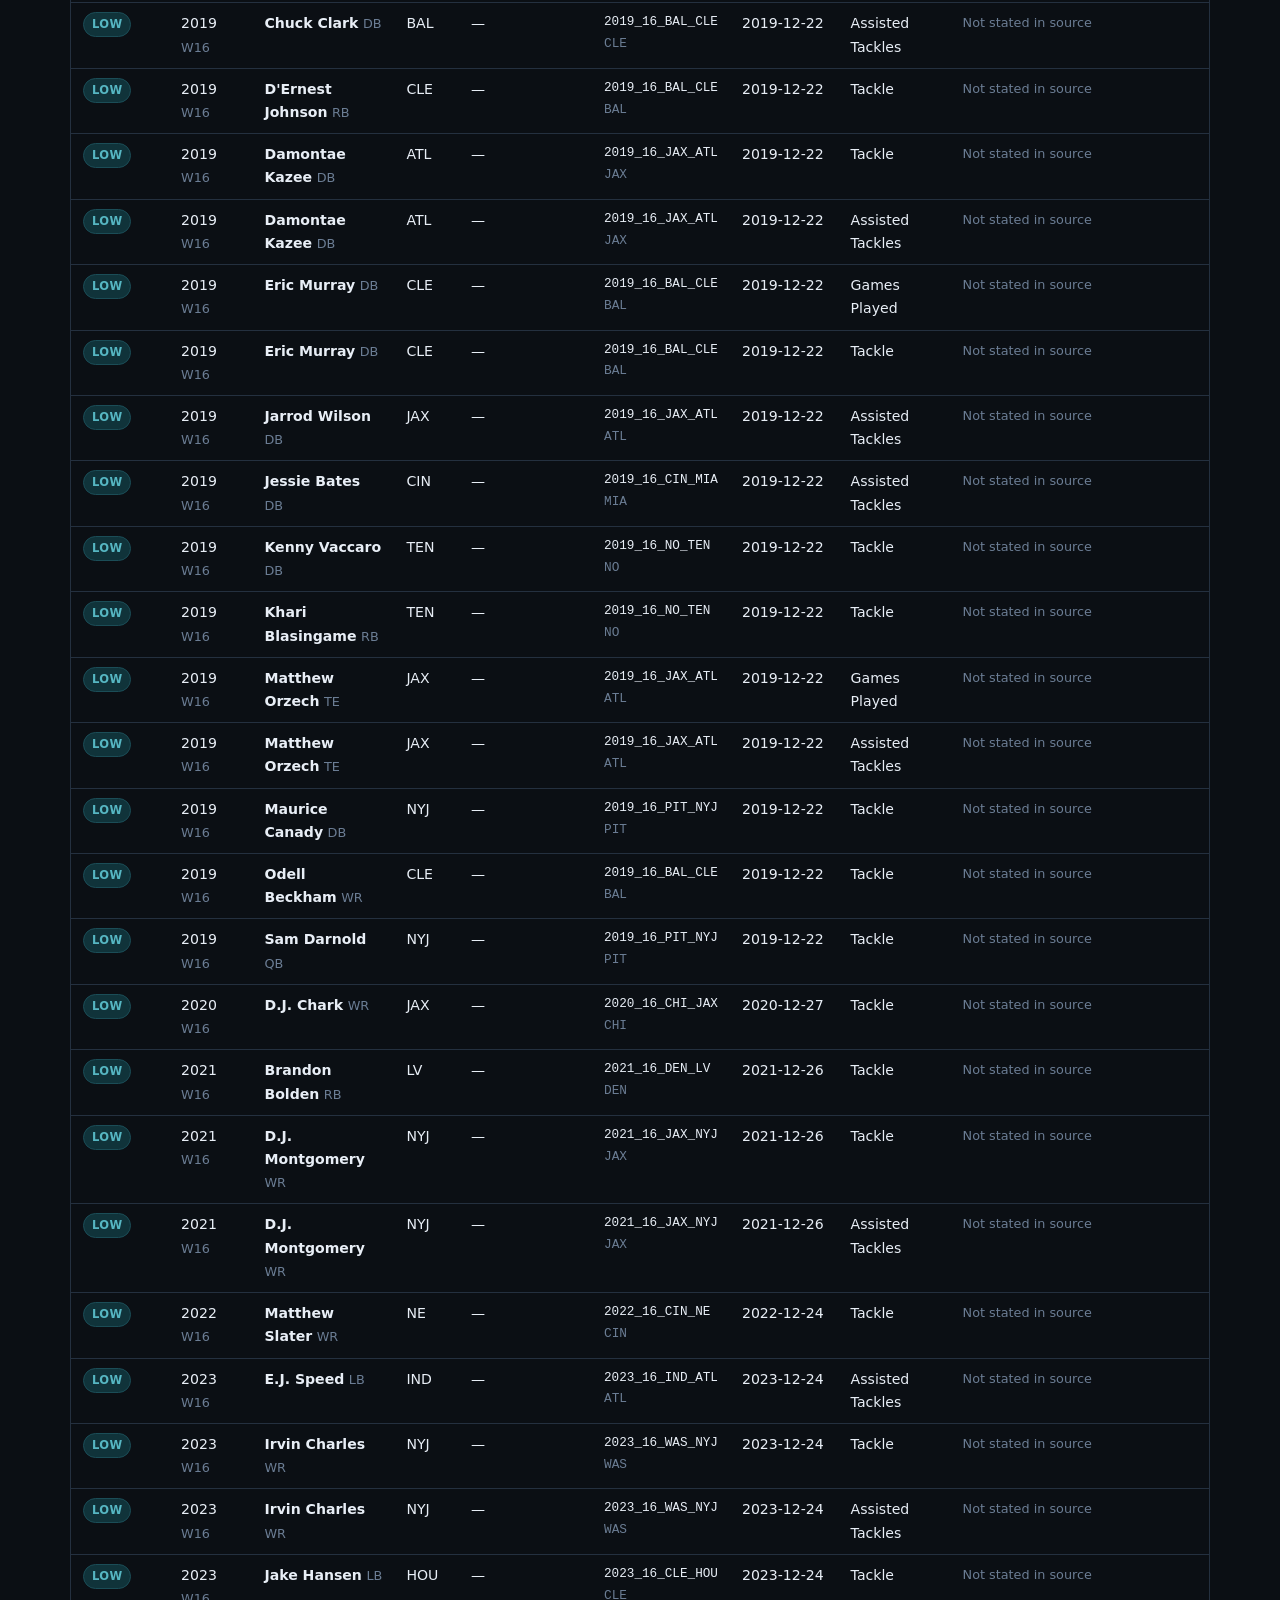
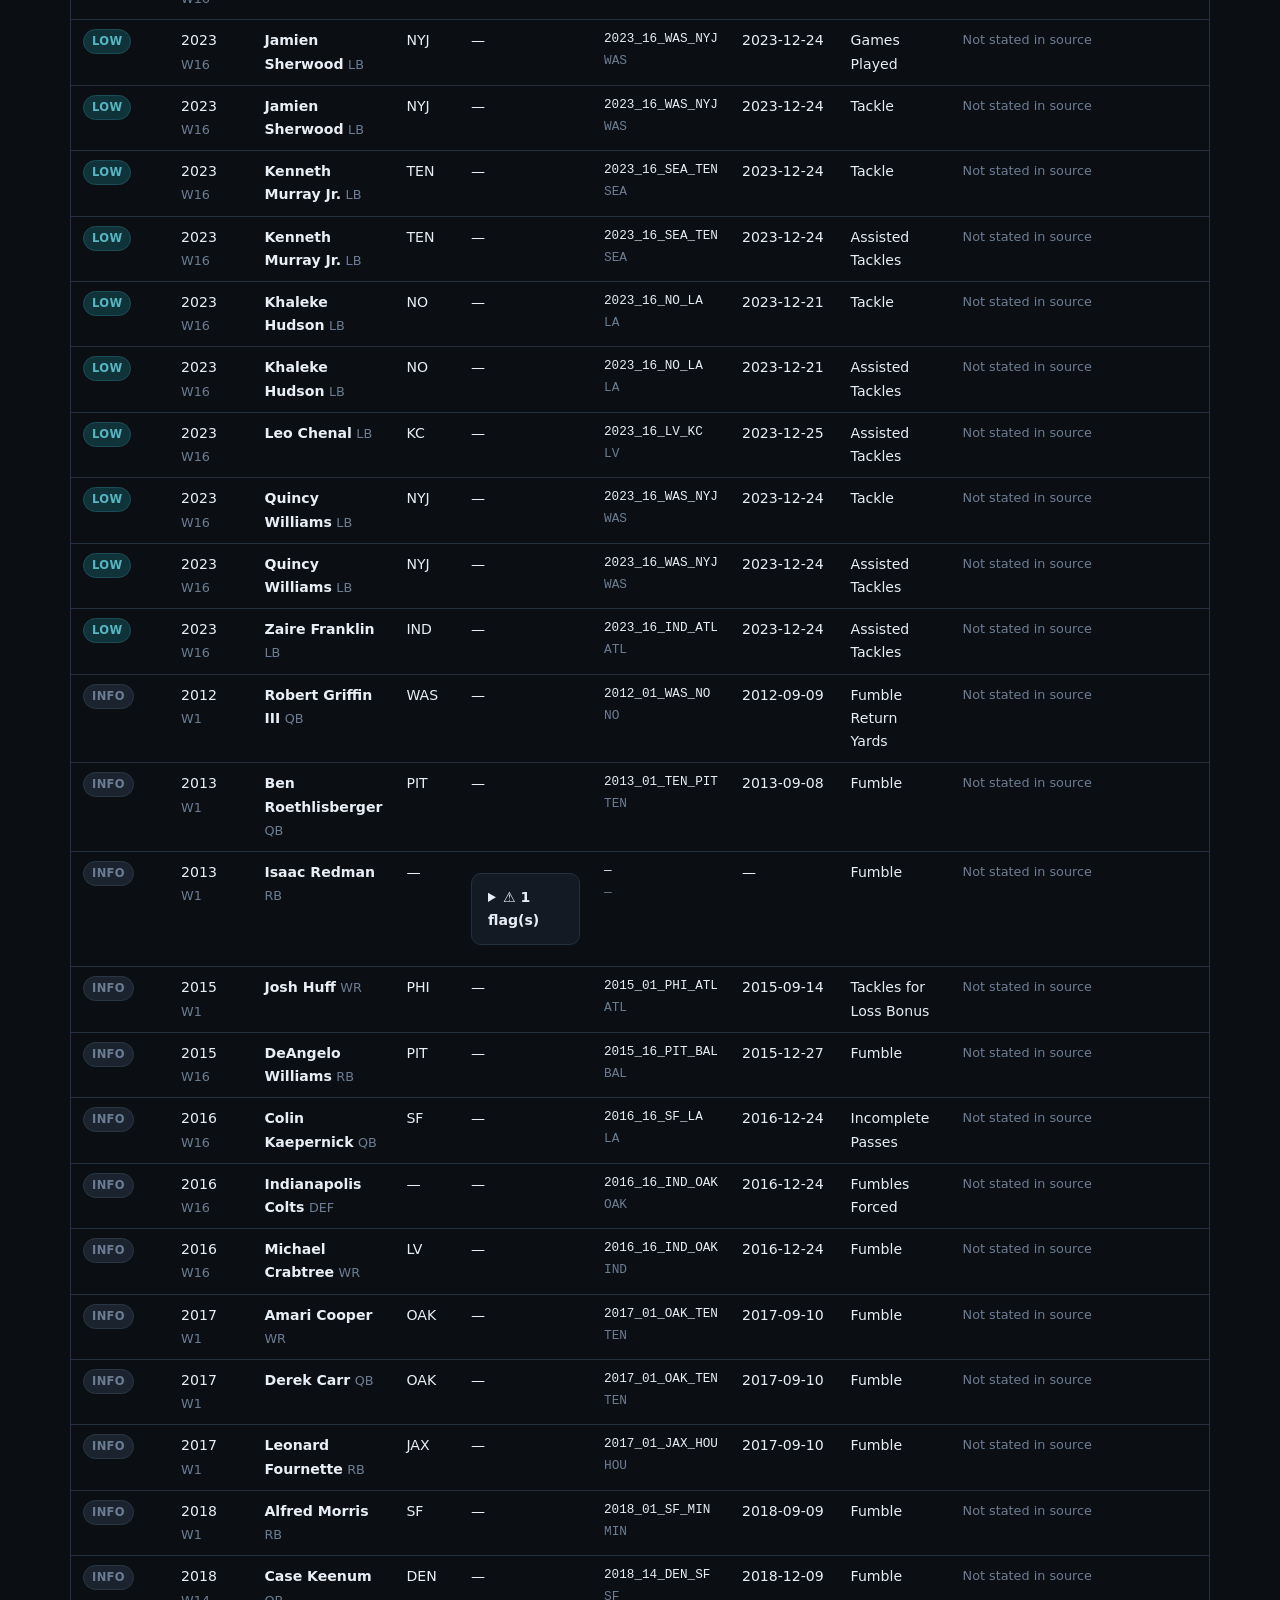
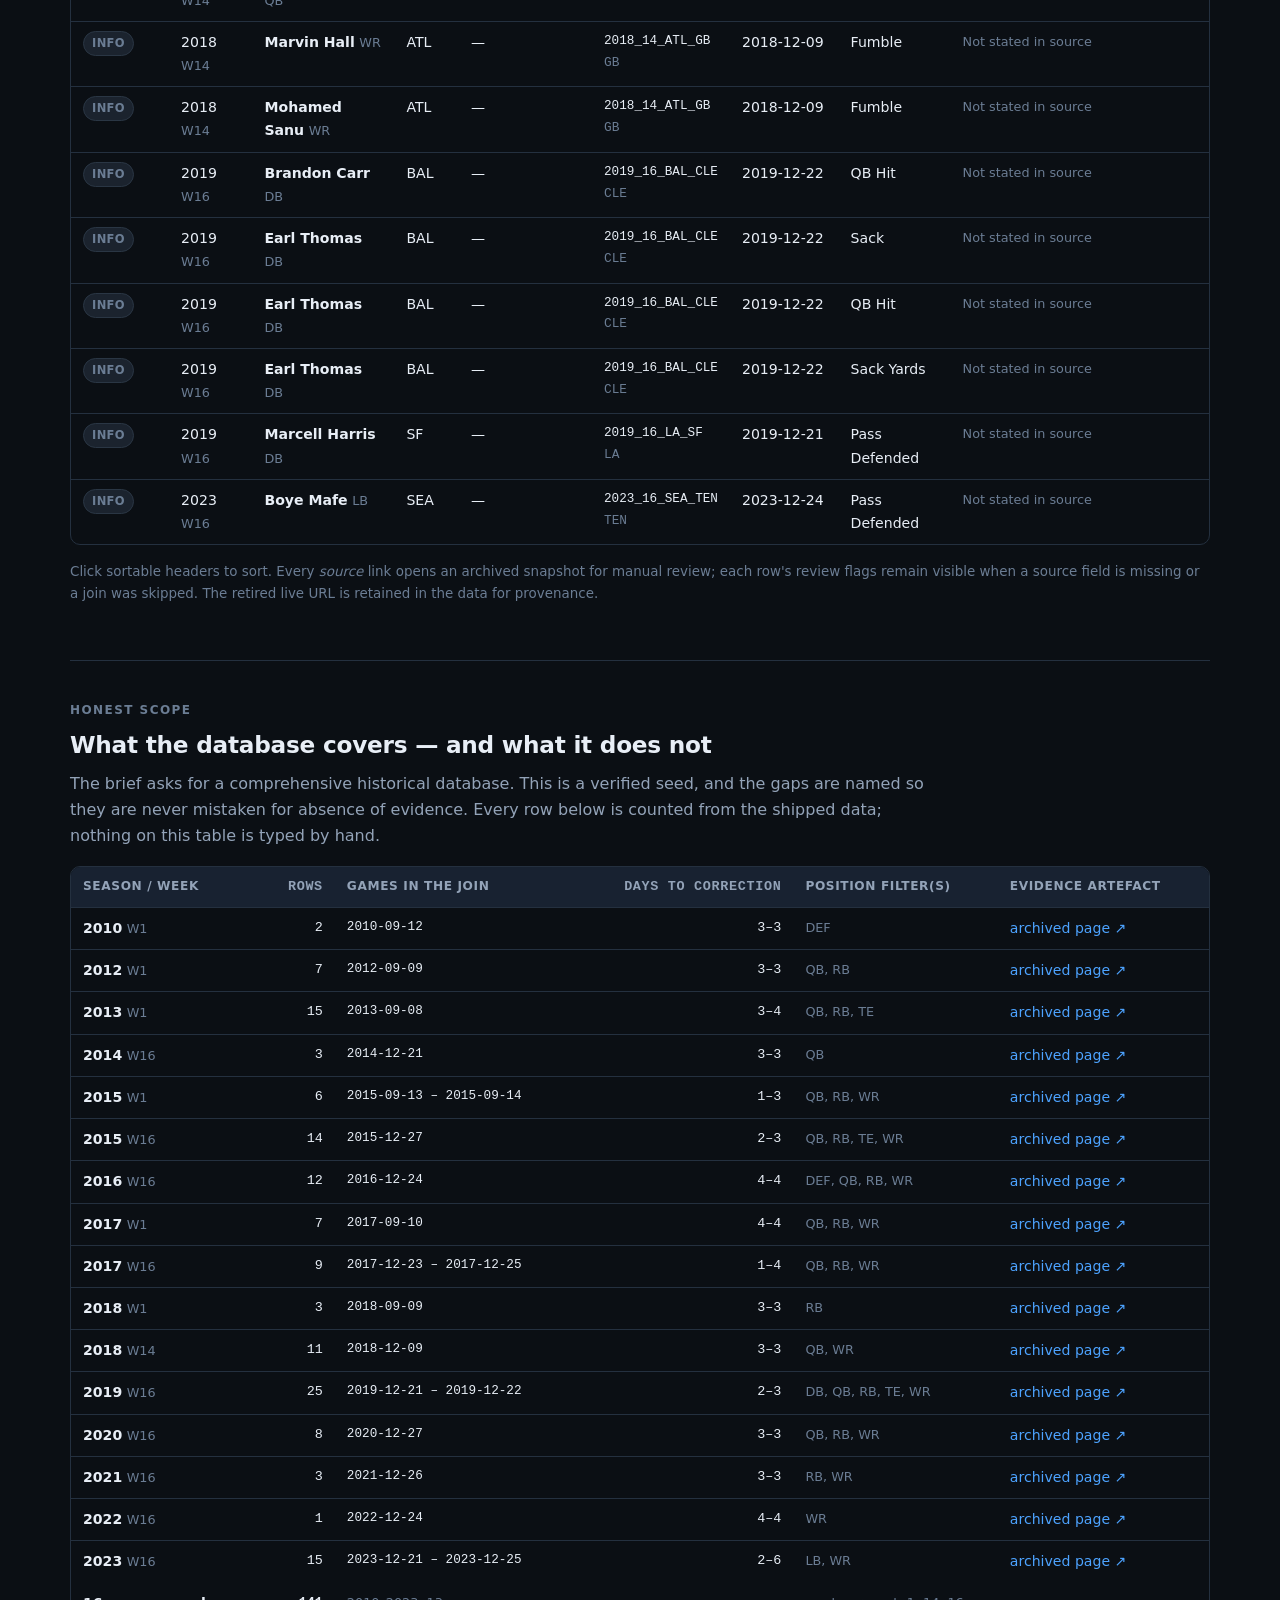
==== commit 52bb8870: "Expand verified database to 141 rows, answer the alert-system question, fix two live site bugs DATAB" ====
--- a/index.html
+++ b/index.html
@@ -30,9 +30,11 @@
   <div class="wrap">
     <ul>
       <li><a href="#answer">The answer</a></li>
+      <li><a href="#alertsystem">Alert system</a></li>
       <li><a href="#feed">Comparison feed</a></li>
       <li><a href="#scoreboard">Do scores change?</a></li>
       <li><a href="#database">Verified database</a></li>
+      <li><a href="#coverage">Coverage</a></li>
       <li><a href="#exposure">Exposure</a></li>
       <li><a href="#detection">Detection system</a></li>
       <li><a href="#limits">Limitations</a></li>
@@ -56,7 +58,7 @@
     <div class="card">
       <div class="num ok" id="stat-revisions">0</div>
       <div class="lbl">Mirror revisions observed</div>
-      <div class="sub">across <span id="stat-snapshots">—</span> already-finished games, checked at 4 historical points</div>
+      <div class="sub">across <span id="stat-snapshots">—</span> already-finished games<br><span id="stat-snapshots-status">—</span></div>
     </div>
     <div class="card">
       <div class="num accent" id="stat-records">—</div>
@@ -71,7 +73,7 @@
     <div class="card">
       <div class="num" id="stat-cadence">1–4</div>
       <div class="lbl">Calendar days in the joined sample</div>
-      <div class="sub">70 of 74 rows join to a game; not a general deadline</div>
+      <div class="sub">137 of 141 rows join to a game; measured per game, not a general deadline</div>
     </div>
   </div>
 
@@ -87,7 +89,8 @@
     Examples include yardage adjustments, sack/credit changes and a player line added after a game.
     These may be relevant to player markets or fantasy scoring if the applicable market and rules
     existed; the rows alone do not establish an offered line, a scoreboard change or settlement.
-    The nine sampled weeks do not establish a universal weekly frequency.</p>
+    The sixteen sampled season-weeks do not establish a universal weekly frequency, and
+    the sample is weighted to weeks 1 and 16.</p>
   </div>
 
   <div class="callout bad">
@@ -110,6 +113,8 @@
     <a href="https://github.com/buffedlizard55-lab/SCORINGDISCREPNFL/actions/workflows/detect.yml">workflow history</a>
     for the latest attempt and whether collection/comparison succeeded.
   </p>
+
+  <div class="callout" id="health-banner"></div>
 
   <div class="cards" id="feed-cards"></div>
 
@@ -152,6 +157,107 @@
   </details>
 </section>
 
+<!-- ================= ALERT SYSTEM FEASIBILITY ================= -->
+<section id="alertsystem">
+  <h2><span class="kicker">The question asked</span>Can we build an alert-detection notification system?</h2>
+  <p class="lede">
+    Three different questions hide inside that one question, and they have three different
+    answers. All findings below were produced by direct test, not assumption.
+  </p>
+
+  <div class="cards">
+    <div class="card">
+      <div class="num ok">Yes</div>
+      <div class="lbl">Final-score change detection</div>
+      <div class="sub">Shipped, and demonstrated on a real 15-day window</div>
+    </div>
+    <div class="card">
+      <div class="num warn">In principle</div>
+      <div class="lbl">Player-stat change detection</div>
+      <div class="sub">Can be built, but can never be backtested against history</div>
+    </div>
+    <div class="card">
+      <div class="num bad">No</div>
+      <div class="lbl">Official NFL / Elias attribution</div>
+      <div class="sub">The channel that said so was retired in 2026</div>
+    </div>
+  </div>
+
+  <h3>What is possible, and what is not</h3>
+  <div class="table-wrap">
+    <table>
+      <thead><tr><th>Goal</th><th>Possible?</th><th>Blocker</th></tr></thead>
+      <tbody>
+        <tr>
+          <td>Alert when the mirror's <strong>final-score field</strong> changes after the game</td>
+          <td><span class="pill sev-1">yes — shipped</span></td>
+          <td>—</td>
+        </tr>
+        <tr>
+          <td>Alert when a <strong>player stat</strong> changes after the game</td>
+          <td><span class="pill sev-2">in principle; not demonstrated</span></td>
+          <td>Asset bytes are not downloadable from this environment (two routes tested), and upstream <strong>overwrites release assets in place</strong>, so no historical vintages exist to backtest against</td>
+        </tr>
+        <tr>
+          <td>Know that a detected change <strong>is</strong> an official Elias correction</td>
+          <td><span class="pill sev-3">no</span></td>
+          <td>The official corrections feed was retired in 2026. A mirror diff cannot tell an official correction from a provider data fix</td>
+        </tr>
+        <tr>
+          <td>Read the official corrections list <strong>automatically</strong></td>
+          <td><span class="pill sev-3">no</span></td>
+          <td>The successor page is a client-side JS app with no documented public API. Reverse-engineering a private API is brittle and likely against terms — declined</td>
+        </tr>
+        <tr>
+          <td>Say "this correction <strong>flipped</strong> a settled market"</td>
+          <td><span class="pill sev-3">no</span></td>
+          <td>Requires the actual offered line, timing, wager and applicable operator rules. No settlement record exists here; market categories are screening heuristics only</td>
+        </tr>
+      </tbody>
+    </table>
+  </div>
+
+  <div class="callout warn">
+    <p><strong>The structural blocker, stated plainly.</strong> A differential detector needs the
+    "before" bytes and the "after" bytes. <code>nflverse/nfldata</code> keeps <code>games.csv</code>
+    in Git, so scoreboard vintages exist — that file is scoreboard-only and contains no player
+    statistics. Player statistics are published as release assets that are
+    <strong>overwritten in place</strong>: the <code>stats_player</code> release was published
+    2025-07-31, and its <code>stats_player_post_2023.csv</code> asset was created 2026-08-13.
+    No Git-committed player-stat file was found in <code>nfldata</code>,
+    <code>nflverse-data</code>, <code>nflverse-pbp</code> or <code>nflfastR-data</code>.</p>
+    <p>A player-stat detector can be written and can begin accumulating vintages the day it is
+    switched on, but it can <strong>never</strong> be validated against the
+    <span id="stat-records-2">—</span> known historical corrections, because the "before" bytes for
+    those weeks no longer exist on any reachable channel. That is a property of how upstream
+    publishes data, not of our code.</p>
+  </div>
+
+  <h3>What was actually tested</h3>
+  <div class="table-wrap">
+    <table>
+      <thead><tr><th>Route</th><th>Result</th><th>Consequence</th></tr></thead>
+      <tbody>
+        <tr><td class="mono">api.github.com</td><td>200 OK</td><td>Vintage discovery and scheduling work</td></tr>
+        <tr><td class="mono">codeload.github.com</td><td>200 OK (2.6 MB in 0.65 s)</td><td>Historical <code>games.csv</code> vintages are retrievable</td></tr>
+        <tr><td class="mono">raw.githubusercontent.com</td><td>fails</td><td>The tarball route is mandatory, not a preference</td></tr>
+        <tr><td class="mono">…/releases/download/&lt;asset&gt;</td><td>302 → 0 bytes</td><td>Player-stat asset bytes not downloadable here</td></tr>
+        <tr><td class="mono">api.github.com/…/releases/assets/&lt;id&gt;</td><td>302 → 0 bytes</td><td>Second route tried to rule out an API proxy; same result</td></tr>
+        <tr><td class="mono">web.archive.org (bash)</td><td>fails</td><td>Archived pages arrive only through a render channel</td></tr>
+        <tr><td class="mono">web.archive.org CDX (render channel)</td><td>works</td><td>This is how all evidence artefacts were retrieved</td></tr>
+      </tbody>
+    </table>
+  </div>
+
+  <p class="footnote">
+    Full assessment, including the operational failure modes a demo hides, is in
+    <code>ALERT_SYSTEM_FEASIBILITY.md</code>. The recommendation there is to ship the narrow,
+    honest system and not widen its claims: an alert that overstates its own certainty converts a
+    monitoring system into a source of false confidence, and the first time it is wrong in a way
+    that costs money it will be switched off entirely.
+  </p>
+</section>
+
 <!-- ================= SCOREBOARD ================= -->
 <section id="supplemental">
   <h2>Additional sourced cases &amp; timing limits</h2>
@@ -184,6 +290,7 @@
       <tfoot></tfoot>
     </table>
   </div>
+  <div class="callout" id="integrity-callout"></div>
   <p class="footnote" id="integrity-caveat"></p>
   <details>
     <summary>Why this is a finding and not a proof</summary>
@@ -244,6 +351,47 @@
   </p>
 </section>
 
+<!-- ================= COVERAGE ================= -->
+<section id="coverage">
+  <h2><span class="kicker">Honest scope</span>What the database covers — and what it does not</h2>
+  <p class="lede">
+    The brief asks for a comprehensive historical database. This is a verified seed, and the gaps
+    are named so they are never mistaken for absence of evidence. Every row below is counted from
+    the shipped data; nothing on this table is typed by hand.
+  </p>
+
+  <div class="table-wrap">
+    <table id="tbl-coverage">
+      <thead>
+        <tr>
+          <th>Season / week</th>
+          <th class="num">Rows</th>
+          <th>Games in the join</th>
+          <th class="num">Days to correction</th>
+          <th>Position filter(s)</th>
+          <th>Evidence artefact</th>
+        </tr>
+      </thead>
+      <tbody></tbody>
+      <tfoot></tfoot>
+    </table>
+  </div>
+
+  <div class="callout bad">
+    <p><strong>Named gaps.</strong> <span id="coverage-gaps"></span> These are stated rather than
+    hidden: until they are filled, no claim about how frequently corrections occur is supportable,
+    because the sample is deliberately weighted to weeks 1 and 16.</p>
+  </div>
+
+  <div class="callout">
+    <p><strong>Two weeks in the evidence set are deliberately empty.</strong> The archived pages for
+    2024 week 16 and 2025 week 1 render the literal string
+    <code>No stat corrections to display</code> under the All-Offense filter. They are stored as
+    negative observations so that "seasons 2010–2025 are represented" is never read as "every season
+    and week has corrections". Post-game corrections are not a weekly guarantee.</p>
+  </div>
+</section>
+
 <!-- ================= ROW DETAIL ================= -->
 <section id="detail">
   <h2><span class="kicker">Finding 3</span>The cases worth understanding</h2>
@@ -271,7 +419,12 @@
     <code>data/market_sensitivity_2025_2026.csv</code>.</p>
   </div>
   <h3>Zero-distance absolute-margin / spread-size matches</h3>
-  <p class="footnote">These are arithmetic matches of absolute values, not verified pushes. Settlement and the effect of any hypothetical correction are not modeled.</p>
+  <p class="lede">
+    <strong><span id="zero-margin-count">—</span></strong> game(s) in this window had an absolute
+    final margin exactly equal to the absolute spread magnitude. These are arithmetic matches of
+    absolute values, <strong>not verified pushes</strong>. Settlement, side, prices and the effect of
+    any hypothetical correction are not modeled.
+  </p>
   <div class="table-wrap">
     <table id="tbl-push">
       <thead>
@@ -300,7 +453,7 @@
       <thead><tr><th>Capability</th><th>Status</th><th>Why</th></tr></thead>
       <tbody>
         <tr><td>Compare frozen scoreboard fields between snapshots</td><td><span class="pill sev-2">implemented; narrow</span></td><td>Works on two valid third-party mirror snapshots; transient/reverted changes between polls can be missed</td></tr>
-        <tr><td>Detect a player-stat change after the game</td><td><span class="pill sev-3">not yet implemented end-to-end</span></td><td>Download helpers exist, but no validated vintage adapter, identity mapping or historical-correction backtest is shipped</td></tr>
+        <tr><td>Detect a player-stat change after the game</td><td><span class="pill sev-3">not implemented; backtest not achievable</span></td><td>Download helpers exist, but there is no validated vintage adapter or identity mapping — and upstream <strong>overwrites player-stat release assets in place</strong>, so the historical "before" bytes needed for a backtest no longer exist on any reachable channel</td></tr>
         <tr><td>Read the official corrections list automatically</td><td><span class="pill sev-3">not available here</span></td><td>The legacy feed was retired; the successor page has no documented public API used by this project</td></tr>
         <tr><td>Attribute a mirror change to NFL/Elias</td><td><span class="pill sev-3">not reliably</span></td><td>No independent corroboration source is integrated; agreement between correlated providers would still not prove official attribution</td></tr>
       </tbody>
--- a/styles.css
+++ b/styles.css
@@ -1,281 +1,166 @@
-@import url('https://fonts.googleapis.com/css2?family=DM+Mono:wght@400;500&family=DM+Sans:wght@400;500;600;700&family=Manrope:wght@400;500;600;700;800&display=swap');
+/* SCORINGDISCREPNFL — GitHub Pages site
+   No external dependencies, no CDN, no web fonts: fast and offline-safe. */
 
 :root {
-  color-scheme: light;
-  --ink: #182623;
-  --muted: #61716d;
-  --subtle: #89948f;
-  --paper: #fbfaf6;
-  --white: #ffffff;
-  --line: #e2e5dc;
-  --green: #155842;
-  --green-dark: #10221f;
-  --green-soft: #e7f1eb;
-  --lime: #c2e08a;
-  --amber: #a36b14;
-  --amber-soft: #fff5de;
-  --red: #a6413b;
-  --red-soft: #fff0ec;
-  --shadow: 0 16px 42px rgba(31, 48, 41, .07);
-  --radius: 18px;
-  font-family: 'DM Sans', system-ui, sans-serif;
-  font-synthesis: none;
-  text-rendering: optimizeLegibility;
-  -webkit-font-smoothing: antialiased;
-  -moz-osx-font-smoothing: grayscale;
+  --bg: #0b0f14;
+  --panel: #131a23;
+  --panel-2: #182231;
+  --line: #24303f;
+  --text: #e8eef6;
+  --muted: #93a3b8;
+  --dim: #6b7d94;
+  --accent: #4da3ff;
+  --accent-dim: #1d4c7a;
+  --sev3: #ff5d5d;
+  --sev2: #ffb020;
+  --sev1: #56b6c2;
+  --sev0: #6b7d94;
+  --ok: #3ddc84;
+  --radius: 10px;
+  --mono: ui-monospace, SFMono-Regular, Menlo, Consolas, "Liberation Mono", monospace;
+  --sans: system-ui, -apple-system, "Segoe UI", Roboto, Helvetica, Arial, sans-serif;
 }
 
 * { box-sizing: border-box; }
-html { scroll-behavior: smooth; scroll-padding-top: 90px; }
-body { margin: 0; background: var(--paper); color: var(--ink); line-height: 1.62; }
-a { color: var(--green); text-underline-offset: 3px; }
-a:hover { color: #0c3e2e; }
-button, input, select { font: inherit; }
-button, a { -webkit-tap-highlight-color: transparent; }
-:focus-visible { outline: 3px solid #7fb899; outline-offset: 3px; }
 
-.skip-link { position: absolute; z-index: 10; left: 1rem; top: -4rem; padding: .65rem 1rem; color: #fff; background: var(--green-dark); border-radius: 8px; }
-.skip-link:focus { top: 1rem; }
-.site-header { position: sticky; z-index: 5; top: 0; background: rgba(251, 250, 246, .94); border-bottom: 1px solid rgba(226, 229, 220, .8); backdrop-filter: blur(14px); }
-.header-inner, .footer-inner, .footer-bottom { max-width: 1180px; margin: 0 auto; padding-left: 26px; padding-right: 26px; }
-.header-inner { min-height: 76px; display: flex; align-items: center; justify-content: space-between; gap: 30px; }
-.brand { display: inline-flex; align-items: center; gap: 10px; color: var(--ink); text-decoration: none; line-height: 1.05; letter-spacing: .07em; font-size: .76rem; }
-.brand:hover { color: var(--green); }
-.brand-mark { width: 37px; height: 37px; display: grid; place-items: center; background: var(--green-dark); color: var(--lime); border-radius: 11px; font-family: 'DM Mono', monospace; font-size: .8rem; font-weight: 500; letter-spacing: -.08em; }
-.brand-sub { display: block; margin-top: 5px; color: var(--muted); font-size: .62rem; font-weight: 500; letter-spacing: .12em; }
-.main-nav { display: flex; align-items: center; gap: clamp(16px, 3vw, 38px); }
-.main-nav a { color: #53625e; text-decoration: none; font-size: .88rem; font-weight: 600; }
-.main-nav a:hover { color: var(--green); }
+html { scroll-behavior: smooth; }
 
-.hero { position: relative; overflow: hidden; padding: clamp(64px, 9vw, 112px) 26px clamp(74px, 9vw, 112px); color: #fff; background: radial-gradient(circle at 90% 20%, rgba(63, 117, 89, .27), transparent 28%), linear-gradient(118deg, #10221f 2%, #17362c 58%, #204432 100%); }
-.hero::after { position: absolute; right: -50px; bottom: -180px; width: 500px; height: 500px; content: ''; border: 1px solid rgba(194, 224, 138, .12); border-radius: 50%; box-shadow: 0 0 0 45px rgba(194, 224, 138, .025), 0 0 0 92px rgba(194, 224, 138, .025); pointer-events: none; }
-.hero-grid { position: relative; z-index: 1; max-width: 1128px; margin: 0 auto; display: grid; grid-template-columns: minmax(0, 1.45fr) minmax(270px, .7fr); align-items: center; gap: clamp(44px, 9vw, 112px); }
-.eyebrow { margin: 0 0 15px; color: var(--green); font-family: 'DM Mono', monospace; font-size: .7rem; font-weight: 500; letter-spacing: .095em; line-height: 1.4; text-transform: uppercase; }
-.hero .eyebrow { color: var(--lime); }
-.live-dot { display: inline-block; width: 8px; height: 8px; margin-right: 8px; vertical-align: 1px; background: #9cda8d; border-radius: 50%; box-shadow: 0 0 0 4px rgba(156, 218, 141, .12); }
-h1, h2, h3, p { margin-top: 0; }
-h1, h2, h3 { font-family: Manrope, 'DM Sans', sans-serif; }
-h1 { max-width: 780px; margin-bottom: 24px; font-size: clamp(2.8rem, 6.3vw, 5.1rem); font-weight: 700; letter-spacing: -.064em; line-height: 1.02; }
-h1 span { color: var(--lime); }
-.hero-copy { max-width: 665px; margin-bottom: 29px; color: #d4ded7; font-size: clamp(1.02rem, 1.4vw, 1.14rem); line-height: 1.7; }
-.hero-actions { display: flex; align-items: center; flex-wrap: wrap; gap: 23px; }
-.button { display: inline-flex; align-items: center; justify-content: center; min-height: 46px; border: 1px solid transparent; border-radius: 9px; padding: 0 18px; font-size: .88rem; font-weight: 700; text-decoration: none; cursor: pointer; transition: transform .15s ease, background .15s ease, box-shadow .15s ease; }
-.button:hover { transform: translateY(-1px); }
-.button-primary { gap: 12px; color: var(--green-dark); background: var(--lime); box-shadow: 0 8px 20px rgba(0, 0, 0, .12); }
-.button-primary:hover { color: var(--green-dark); background: #d0eaa2; }
-.text-link { color: var(--green); font-weight: 700; font-size: .88rem; text-decoration: none; }
-.text-link span { font-size: 1.04em; }
-.hero .text-link { color: #e3efe7; }
-.hero .text-link:hover { color: var(--lime); }
-.principle-card { position: relative; padding: 27px 27px 24px; border: 1px solid rgba(222, 240, 223, .2); border-radius: 17px; background: rgba(255, 255, 255, .06); box-shadow: 0 18px 48px rgba(0, 0, 0, .12); backdrop-filter: blur(10px); }
-.principle-icon { display: grid; place-items: center; width: 39px; height: 39px; margin-bottom: 24px; border: 1px solid rgba(194, 224, 138, .45); border-radius: 12px; color: var(--lime); font-size: 1.3rem; }
-.principle-card .eyebrow { margin-bottom: 9px; color: #abc5b4; }
-.principle-line { margin: 0; color: #f6f7f0; font-family: Manrope, sans-serif; font-size: 1.35rem; font-weight: 700; letter-spacing: -.025em; }
-.principle-note { margin: 17px 0 0; padding-top: 17px; border-top: 1px solid rgba(255, 255, 255, .13); color: #c5d3cb; font-size: .83rem; }
+body {
+  margin: 0;
+  background: var(--bg);
+  color: var(--text);
+  font-family: var(--sans);
+  font-size: 16px;
+  line-height: 1.65;
+  -webkit-font-smoothing: antialiased;
+}
 
-.summary-strip { display: grid; grid-template-columns: repeat(4, 1fr); max-width: 1128px; margin: -1px auto 0; padding: 27px 0; border-bottom: 1px solid var(--line); }
-.summary-stat { display: flex; flex-direction: column; gap: 3px; padding: 2px 22px; border-left: 1px solid var(--line); }
-.summary-stat:first-child { border-left: 0; padding-left: 0; }
-.summary-number { color: var(--green); font-family: Manrope, sans-serif; font-size: 1.72rem; font-weight: 800; letter-spacing: -.05em; line-height: 1.1; }
-.summary-label { color: var(--muted); font-size: .75rem; line-height: 1.4; }
+.wrap { max-width: 1180px; margin: 0 auto; padding: 0 20px; }
 
-.section { max-width: 1128px; margin: 0 auto; padding: clamp(64px, 8vw, 98px) 0; }
-.section-heading { display: flex; align-items: flex-end; justify-content: space-between; gap: 28px; margin-bottom: 30px; }
-h2 { margin-bottom: 0; font-size: clamp(2rem, 4vw, 3.1rem); font-weight: 700; letter-spacing: -.055em; line-height: 1.1; }
-h2 span { color: #5f8d72; }
-.section-intro { max-width: 740px; margin: 13px 0 0; color: var(--muted); }
-.alert-section { padding-bottom: 74px; border-bottom: 1px solid var(--line); }
-.monitor-grid { display: grid; grid-template-columns: 1fr 1.18fr; gap: 17px; }
-.monitor-card { padding: 22px 23px; border: 1px solid var(--line); border-radius: var(--radius); background: var(--white); box-shadow: var(--shadow); }
-.monitor-card.alert-card { background: #f5f4ed; }
-.monitor-card-head { display: flex; align-items: center; gap: 10px; margin-bottom: 11px; }
-.monitor-card h3, .feed-heading h3 { margin: 0; font-family: Manrope, sans-serif; font-size: 1rem; font-weight: 750; letter-spacing: -.02em; }
-.status-icon { display: grid; flex: 0 0 29px; place-items: center; width: 29px; height: 29px; border-radius: 9px; color: var(--green); background: var(--green-soft); font-family: 'DM Mono', monospace; font-size: 1rem; font-weight: 500; }
-.alert-card .status-icon { color: var(--amber); background: var(--amber-soft); }
-.status-text { margin: 0 0 8px; color: var(--ink); font-size: .91rem; font-weight: 600; line-height: 1.55; }
-.small-note { margin: 7px 0 0; color: var(--muted); font-size: .77rem; line-height: 1.55; }
-.small-note a { font-weight: 700; }
-.feed-heading { display: flex; align-items: center; justify-content: space-between; gap: 20px; margin: 29px 0 13px; }
-.feed-heading h3 { font-size: 1.1rem; }
-.feed-status { margin: 4px 0 0; color: var(--muted); font-size: .79rem; }
-.count-pill { display: inline-flex; align-items: center; justify-content: center; min-width: 31px; min-height: 27px; padding: 3px 10px; color: var(--green); background: var(--green-soft); border-radius: 99px; font-family: 'DM Mono', monospace; font-size: .75rem; }
-.live-alert-list { display: grid; grid-template-columns: repeat(2, minmax(0, 1fr)); gap: 12px; }
-.live-alert { padding: 17px 18px; border: 1px solid var(--line); border-radius: 13px; background: var(--white); }
-.live-alert-top { display: flex; align-items: flex-start; justify-content: space-between; gap: 12px; }
-.live-alert h4 { margin: 0 0 5px; font-family: Manrope, sans-serif; font-size: .96rem; line-height: 1.4; }
-.live-alert h4 a { color: var(--ink); text-decoration: none; }
-.live-alert h4 a:hover { color: var(--green); }
-.live-alert p { margin: 0; color: var(--muted); font-size: .79rem; }
-.issue-status { flex: 0 0 auto; padding: 3px 8px; border-radius: 99px; color: #42604e; background: #e9f4eb; font-size: .67rem; font-weight: 700; text-transform: uppercase; }
-.issue-status.closed { color: #68716d; background: #edf0ed; }
-.live-alert .issue-body-preview { margin-top: 9px; color: #45554e; font-size: .78rem; }
-.feed-footer { display: flex; align-items: flex-start; justify-content: space-between; gap: 20px; margin-top: 16px; padding-top: 15px; border-top: 1px solid var(--line); }
-.feed-footer p { max-width: 760px; margin: 0; color: var(--muted); font-size: .78rem; }
-.feed-footer a { flex: 0 0 auto; font-size: .78rem; font-weight: 700; }
+a { color: var(--accent); text-decoration: none; }
+a:hover { text-decoration: underline; }
 
-.feasibility-section { border-bottom: 1px solid var(--line); }
-.verdict-badge { display: inline-flex; align-items: center; gap: 8px; padding: 8px 12px; color: #365643; background: var(--green-soft); border: 1px solid #d6e7db; border-radius: 99px; font-size: .77rem; font-weight: 700; white-space: nowrap; }
-.verdict-badge::before { width: 7px; height: 7px; border-radius: 50%; background: #5c9c71; content: ''; }
-.findings-grid { display: grid; grid-template-columns: repeat(3, 1fr); gap: 15px; }
-.finding-card { min-height: 252px; padding: 22px 21px; border: 1px solid var(--line); border-radius: var(--radius); background: var(--white); }
-.finding-index { display: inline-grid; place-items: center; width: 29px; height: 25px; margin-bottom: 18px; border-radius: 7px; color: var(--green); background: var(--green-soft); font-family: 'DM Mono', monospace; font-size: .68rem; }
-.finding-card h3 { margin-bottom: 9px; font-size: 1.02rem; letter-spacing: -.025em; line-height: 1.35; }
-.finding-card p { margin-bottom: 13px; color: var(--muted); font-size: .82rem; line-height: 1.58; }
-.finding-card a { font-size: .76rem; font-weight: 700; text-decoration: none; }
-.callout { display: flex; align-items: flex-start; gap: 14px; margin-top: 19px; padding: 17px 19px; border: 1px solid #efdcae; border-radius: 13px; background: #fffaf0; color: #554627; font-size: .86rem; }
-.callout-mark { display: grid; flex: 0 0 26px; place-items: center; width: 26px; height: 26px; border-radius: 8px; color: #986416; background: #f7e8c0; font-family: 'DM Mono', monospace; font-weight: 500; }
-.reported-effects-panel { margin-top: 28px; padding: 23px; border: 1px solid #eadfca; border-radius: var(--radius); background: #fffdf8; }
-.reported-effects-heading { display: flex; align-items: flex-end; justify-content: space-between; gap: 22px; margin-bottom: 15px; }
-.reported-effects-heading .eyebrow { margin-bottom: 5px; color: #996921; }
-.reported-effects-heading h3 { margin: 0; font-size: 1.25rem; letter-spacing: -.03em; }
-.reported-effects-heading > p { max-width: 455px; margin: 0; color: var(--muted); font-size: .76rem; }
-.reported-effects-list { display: grid; gap: 11px; }
-.reported-effect-card { display: grid; grid-template-columns: minmax(155px, .45fr) 1.3fr auto; align-items: center; gap: 18px; padding: 15px 16px; border: 1px solid #f0e6d1; border-radius: 11px; background: var(--white); }
-.reported-effect-card h4 { margin: 0 0 4px; font-family: Manrope, sans-serif; font-size: .85rem; line-height: 1.35; }
-.reported-effect-card .effect-date { margin: 0; color: var(--subtle); font-size: .71rem; }
-.reported-effect-card .effect-description { margin: 0; color: #47564f; font-size: .78rem; }
-.reported-effect-card .effect-limit { margin: 5px 0 0; color: #7b6842; font-size: .71rem; }
-.reported-effect-card a { font-size: .73rem; font-weight: 700; white-space: nowrap; }
-.effect-tag { display: inline-block; justify-self: start; padding: 4px 7px; color: #765711; background: #fff0c9; border-radius: 99px; font-size: .65rem; font-weight: 700; text-transform: uppercase; }
+code, .mono { font-family: var(--mono); font-size: 0.9em; }
 
-.cases-section { border-bottom: 1px solid var(--line); }
-.dataset-stamp { display: flex; align-items: center; gap: 9px; flex: 0 0 auto; padding: 9px 12px; border: 1px solid var(--line); border-radius: 10px; color: var(--muted); font-size: .7rem; line-height: 1.4; }
-.dataset-stamp strong { color: var(--ink); font-size: .76rem; }
-.stamp-dot { width: 8px; height: 8px; border-radius: 50%; background: #6d9c76; box-shadow: 0 0 0 4px #e5f0e6; }
-.filter-bar { display: grid; grid-template-columns: minmax(210px, 1.8fr) minmax(160px, .8fr) minmax(200px, 1fr) auto; align-items: end; gap: 12px; margin-top: 26px; padding: 17px; border: 1px solid var(--line); border-radius: 14px; background: #f4f4ed; }
-.filter-bar label { display: flex; flex-direction: column; gap: 6px; color: #53635c; font-size: .72rem; font-weight: 700; }
-.filter-bar input, .filter-bar select { width: 100%; height: 41px; border: 1px solid #d8ddd4; border-radius: 8px; padding: 0 11px; outline: none; color: var(--ink); background: #fff; font-size: .82rem; }
-.filter-bar input:focus, .filter-bar select:focus { border-color: #7ba88a; box-shadow: 0 0 0 3px rgba(76, 131, 96, .11); }
-.filter-bar input::placeholder { color: #99a39e; }
-.button-quiet { min-height: 41px; border-color: #d8ddd4; color: #52615b; background: #fff; font-size: .78rem; }
-.button-quiet:hover { background: #f7faf6; }
-.result-count { margin: 14px 2px 11px; color: var(--muted); font-size: .76rem; }
-.case-list { display: flex; flex-direction: column; gap: 13px; }
-.case-card { overflow: hidden; border: 1px solid var(--line); border-radius: 15px; background: var(--white); box-shadow: 0 4px 16px rgba(31, 48, 41, .025); }
-.case-summary { display: flex; align-items: flex-start; justify-content: space-between; gap: 22px; padding: 19px 22px; cursor: pointer; list-style: none; }
-.case-summary::-webkit-details-marker { display: none; }
-.case-summary::marker { content: ''; }
-.case-summary-left { display: flex; align-items: flex-start; gap: 15px; min-width: 0; }
-.case-toggle { display: grid; flex: 0 0 30px; place-items: center; width: 30px; height: 30px; margin-top: 1px; border-radius: 9px; color: var(--green); background: var(--green-soft); font-size: 1.1rem; line-height: 1; transition: transform .2s ease; }
-.case-card[open] .case-toggle { transform: rotate(45deg); }
-.case-title-block { min-width: 0; }
-.case-title-block h3 { margin: 0 0 4px; font-size: 1.02rem; letter-spacing: -.027em; line-height: 1.38; }
-.case-meta { display: flex; flex-wrap: wrap; gap: 6px 12px; color: var(--muted); font-size: .74rem; }
-.case-meta span { display: inline-flex; align-items: center; gap: 5px; }
-.case-summary-right { display: flex; flex: 0 0 auto; align-items: center; gap: 9px; }
-.grade { display: inline-grid; place-items: center; min-width: 24px; height: 24px; padding: 0 6px; border-radius: 7px; font-family: 'DM Mono', monospace; font-size: .72rem; font-weight: 500; }
-.grade-a { color: #1f6546; background: #e5f2e7; }
-.grade-b { color: #875e13; background: #fff2d1; }
-.grade-c { color: #8c4840; background: #f9e9e5; }
-.case-change-count { color: var(--subtle); font-size: .7rem; white-space: nowrap; }
-.case-content { padding: 0 22px 22px 67px; border-top: 1px solid #eef0e9; }
-.case-overview { display: grid; grid-template-columns: 1.1fr .9fr; gap: 23px; padding-top: 17px; }
-.case-content h4 { margin: 0 0 7px; color: #56665e; font-family: 'DM Mono', monospace; font-size: .66rem; font-weight: 500; letter-spacing: .07em; text-transform: uppercase; }
-.case-content p { margin-bottom: 11px; color: #47564f; font-size: .81rem; }
-.case-stat-table { width: 100%; margin: 12px 0 18px; border-collapse: collapse; font-size: .78rem; }
-.case-stat-table caption { padding: 0 0 7px; color: #56665e; font-family: 'DM Mono', monospace; font-size: .66rem; text-align: left; text-transform: uppercase; }
-.case-stat-table th, .case-stat-table td { padding: 8px 10px; border-bottom: 1px solid #edf0e9; text-align: left; vertical-align: top; }
-.case-stat-table th { color: #68766f; background: #f6f7f1; font-size: .68rem; font-weight: 700; }
-.case-stat-table td:first-child { font-weight: 650; }
-.case-stat-table td:last-child { color: #40584a; font-family: 'DM Mono', monospace; white-space: nowrap; }
-.case-bottom-grid { display: grid; grid-template-columns: 1fr 1fr; gap: 19px; margin-top: 11px; }
-.case-content ul { margin: 0; padding-left: 19px; color: #47564f; font-size: .79rem; }
-.case-content li + li { margin-top: 5px; }
-.source-list { display: grid; grid-template-columns: repeat(2, minmax(0, 1fr)); gap: 8px; margin-top: 10px; }
-.source-link { display: flex; align-items: flex-start; gap: 8px; min-width: 0; padding: 9px 10px; border: 1px solid #e7ebe2; border-radius: 9px; color: #346b50; background: #fbfcf9; font-size: .72rem; font-weight: 650; line-height: 1.4; text-decoration: none; }
-.source-link:hover { border-color: #bbd3c3; background: #f3f8f3; }
-.source-link span:first-child { flex: 0 0 auto; color: #8c9991; font-family: 'DM Mono', monospace; font-size: .68rem; }
-.no-results { padding: 27px; border: 1px dashed #cbd3ca; border-radius: 13px; color: var(--muted); background: #f7f8f4; text-align: center; }
-.noscript-note { padding: 16px; border-radius: 8px; background: var(--amber-soft); }
+/* ---------- header ---------- */
+header.hero {
+  border-bottom: 1px solid var(--line);
+  background: linear-gradient(180deg, #101823 0%, var(--bg) 100%);
+  padding: 44px 0 34px;
+}
+.hero h1 { margin: 0 0 6px; font-size: 2rem; letter-spacing: -0.02em; }
+.hero .tagline { color: var(--muted); font-size: 1.05rem; margin: 0 0 18px; max-width: 76ch; }
+.badges { display: flex; flex-wrap: wrap; gap: 8px; }
+.badge {
+  font-size: 0.78rem; padding: 4px 10px; border-radius: 999px;
+  border: 1px solid var(--line); background: var(--panel); color: var(--muted);
+}
+.badge.ok { color: var(--ok); border-color: #1d4a35; background: #0f1f18; }
+.badge.warn { color: var(--sev2); border-color: #4a3711; background: #201a0c; }
+.badge.bad { color: var(--sev3); border-color: #4a1d1d; background: #201010; }
 
-.method-section { padding-bottom: 80px; }
-.method-grid { display: grid; grid-template-columns: minmax(0, 1.35fr) minmax(280px, .75fr); gap: 42px; }
-.method-copy h3 { margin: 24px 0 9px; font-size: 1.05rem; letter-spacing: -.025em; }
-.method-copy h3:first-child { margin-top: 0; }
-.method-copy p { color: var(--muted); font-size: .88rem; }
-.grade-list { display: flex; flex-direction: column; gap: 12px; margin: 0; padding: 0; list-style: none; }
-.grade-list li { display: flex; align-items: flex-start; gap: 11px; color: var(--muted); font-size: .83rem; }
-.grade-list .grade { flex: 0 0 auto; margin-top: 1px; }
-.grade-list strong { color: var(--ink); }
-.checklist-card { align-self: start; padding: 24px 23px; border: 1px solid #d6e5da; border-radius: var(--radius); background: #eef5ef; }
-.checklist-card .eyebrow { color: #487658; }
-.checklist-card ol { display: flex; flex-direction: column; gap: 15px; margin: 0; padding: 0; list-style: none; }
-.checklist-card li { display: flex; align-items: flex-start; gap: 11px; color: #40564a; font-size: .82rem; }
-.checklist-card li span { flex: 0 0 auto; color: #779580; font-family: 'DM Mono', monospace; font-size: .7rem; }
-.source-footnotes { margin-top: 37px; padding-top: 23px; border-top: 1px solid var(--line); }
-.source-footnotes h3 { margin: 0 0 10px; font-size: .94rem; }
-.source-footnotes ul { display: grid; grid-template-columns: repeat(2, minmax(0, 1fr)); gap: 7px 25px; margin: 0; padding-left: 18px; color: var(--muted); font-size: .78rem; }
+/* ---------- nav ---------- */
+nav.toc {
+  position: sticky; top: 0; z-index: 20;
+  background: rgba(11,15,20,0.94);
+  backdrop-filter: blur(8px);
+  border-bottom: 1px solid var(--line);
+}
+nav.toc ul {
+  list-style: none; margin: 0; padding: 10px 0;
+  display: flex; gap: 18px; flex-wrap: wrap; font-size: 0.9rem;
+}
+nav.toc a { color: var(--muted); }
+nav.toc a:hover { color: var(--text); }
 
-.site-footer { color: #dce5dd; background: var(--green-dark); }
-.footer-inner { display: flex; align-items: center; justify-content: space-between; gap: 25px; padding-top: 28px; padding-bottom: 22px; }
-.footer-brand { color: #f5f8f3; }
-.footer-brand .brand-sub { color: #aebfb4; }
-.footer-brand:hover { color: var(--lime); }
-.footer-brand + p { margin: 11px 0 0; color: #aebeb5; font-size: .73rem; }
-.footer-links { display: flex; flex-wrap: wrap; gap: 18px; }
-.footer-links a { color: #c1d2c8; font-size: .77rem; text-decoration: none; }
-.footer-links a:hover { color: var(--lime); }
-.footer-bottom { display: flex; justify-content: space-between; gap: 15px; padding-top: 13px; padding-bottom: 15px; border-top: 1px solid rgba(255, 255, 255, .14); color: #92a89a; font-size: .68rem; }
+/* ---------- sections ---------- */
+section { padding: 40px 0; border-bottom: 1px solid var(--line); }
+section:last-of-type { border-bottom: none; }
+h2 { font-size: 1.45rem; margin: 0 0 6px; letter-spacing: -0.01em; }
+h2 .kicker { display: block; font-size: 0.75rem; letter-spacing: 0.12em; text-transform: uppercase; color: var(--dim); font-weight: 600; margin-bottom: 6px; }
+h3 { font-size: 1.05rem; margin: 26px 0 8px; }
+p { margin: 0 0 14px; }
+.lede { color: var(--muted); max-width: 84ch; }
 
-@media (max-width: 1180px) {
-  .section, .summary-strip { margin-left: 26px; margin-right: 26px; }
-  .summary-strip { max-width: none; }
+/* ---------- callouts ---------- */
+.callout {
+  border: 1px solid var(--line); border-left: 3px solid var(--accent);
+  background: var(--panel); padding: 14px 18px; border-radius: 0 var(--radius) var(--radius) 0;
+  margin: 18px 0; font-size: 0.94rem;
 }
-@media (max-width: 800px) {
-  .main-nav { gap: 14px; }
-  .main-nav a { font-size: .78rem; }
-  .hero-grid { grid-template-columns: minmax(0, 1.2fr) minmax(235px, .8fr); gap: 30px; }
-  .principle-card { padding: 20px; }
-  .summary-stat { padding-left: 14px; padding-right: 14px; }
-  .summary-label { font-size: .69rem; }
-  .monitor-grid { grid-template-columns: 1fr; }
-  .findings-grid { grid-template-columns: 1fr; }
-  .finding-card { min-height: 0; }
-  .method-grid { grid-template-columns: 1fr; gap: 25px; }
-  .filter-bar { grid-template-columns: 1fr 1fr; }
-  .filter-bar .search-label { grid-column: span 2; }
-  .case-overview, .case-bottom-grid { grid-template-columns: 1fr; gap: 10px; }
-  .case-content { padding-left: 22px; }
+.callout.warn { border-left-color: var(--sev2); }
+.callout.bad { border-left-color: var(--sev3); }
+.callout.ok { border-left-color: var(--ok); }
+.callout strong { color: var(--text); }
+.callout p:last-child { margin-bottom: 0; }
+
+/* ---------- stat cards ---------- */
+.cards { display: grid; grid-template-columns: repeat(auto-fit, minmax(190px, 1fr)); gap: 14px; margin: 20px 0; }
+.card {
+  background: var(--panel); border: 1px solid var(--line);
+  border-radius: var(--radius); padding: 16px 18px;
 }
-@media (max-width: 560px) {
-  .header-inner, .footer-inner, .footer-bottom { padding-left: 18px; padding-right: 18px; }
-  .header-inner { min-height: 66px; gap: 10px; }
-  .brand { font-size: .69rem; }
-  .brand-mark { width: 33px; height: 33px; }
-  .brand-sub { font-size: .55rem; }
-  .main-nav { gap: 11px; }
-  .main-nav a { font-size: .7rem; }
-  .main-nav a:nth-child(3) { display: none; }
-  .hero { padding: 58px 18px 63px; }
-  .hero-grid { grid-template-columns: 1fr; gap: 32px; }
-  h1 { font-size: clamp(2.6rem, 13vw, 4rem); }
-  .principle-card { max-width: 400px; }
-  .summary-strip { grid-template-columns: 1fr 1fr; gap: 14px 0; margin-left: 18px; margin-right: 18px; padding: 22px 0; }
-  .summary-stat { padding: 0 10px; }
-  .summary-stat:nth-child(odd) { border-left: 0; padding-left: 0; }
-  .summary-stat:nth-child(even) { padding-right: 0; }
-  .summary-number { font-size: 1.5rem; }
-  .section { margin-left: 18px; margin-right: 18px; padding: 61px 0; }
-  .section-heading { align-items: flex-start; flex-direction: column; gap: 13px; }
-  .verdict-badge { white-space: normal; }
-  .feed-heading { align-items: flex-start; }
-  .live-alert-list { grid-template-columns: 1fr; }
-  .feed-footer { flex-direction: column; gap: 10px; }
-  .filter-bar { grid-template-columns: 1fr; padding: 13px; }
-  .filter-bar .search-label { grid-column: auto; }
-  .filter-bar .button { width: 100%; }
-  .case-summary { padding: 15px; gap: 10px; }
-  .case-summary-left { gap: 10px; }
-  .case-content { padding: 0 15px 18px; }
-  .case-summary-right { flex-direction: column-reverse; align-items: flex-end; gap: 5px; }
-  .case-change-count { font-size: .63rem; }
-  .source-list { grid-template-columns: 1fr; }
-  .source-footnotes ul { grid-template-columns: 1fr; }
-  .dataset-stamp { align-self: flex-start; }
-  .footer-inner { align-items: flex-start; flex-direction: column; }
-  .footer-links { gap: 14px; }
-  .footer-bottom { align-items: flex-start; flex-direction: column; gap: 4px; }
+.card .num { font-size: 1.85rem; font-weight: 700; letter-spacing: -0.02em; line-height: 1.15; }
+.card .num.accent { color: var(--accent); }
+.card .num.ok { color: var(--ok); }
+.card .num.warn { color: var(--sev2); }
+.card .num.bad { color: var(--sev3); }
+.card .lbl { font-size: 0.8rem; color: var(--muted); text-transform: uppercase; letter-spacing: 0.06em; margin-top: 6px; }
+.card .sub { font-size: 0.82rem; color: var(--dim); margin-top: 6px; }
+
+/* ---------- tables ---------- */
+.table-wrap { overflow-x: auto; border: 1px solid var(--line); border-radius: var(--radius); margin: 16px 0; }
+table { width: 100%; border-collapse: collapse; font-size: 0.88rem; }
+th, td { padding: 9px 12px; text-align: left; border-bottom: 1px solid var(--line); vertical-align: top; }
+th {
+  background: var(--panel-2); color: var(--muted); font-weight: 600;
+  font-size: 0.76rem; text-transform: uppercase; letter-spacing: 0.05em;
+  position: sticky; top: 0; white-space: nowrap; cursor: pointer; user-select: none;
 }
-@media (prefers-reduced-motion: reduce) {
-  *, *::before, *::after { scroll-behavior: auto !important; transition-duration: .01ms !important; animation-duration: .01ms !important; }
+th.no-sort { cursor: default; }
+th:hover:not(.no-sort) { color: var(--text); }
+tbody tr:hover { background: #101822; }
+tbody tr:last-child td { border-bottom: none; }
+td.num, th.num { text-align: right; font-family: var(--mono); font-size: 0.84rem; }
+td.chg { font-family: var(--mono); white-space: nowrap; }
+td.chg .from { color: var(--dim); }
+td.chg .to { color: var(--text); font-weight: 600; }
+td.chg .delta { color: var(--muted); font-size: 0.85em; }
+
+/* ---------- severity pills ---------- */
+.pill {
+  display: inline-block; padding: 2px 8px; border-radius: 999px;
+  font-size: 0.72rem; font-weight: 700; letter-spacing: 0.03em; white-space: nowrap;
 }
+.sev-3 { background: #3a1414; color: var(--sev3); border: 1px solid #5c2020; }
+.sev-2 { background: #33260a; color: var(--sev2); border: 1px solid #57400f; }
+.sev-1 { background: #10333a; color: var(--sev1); border: 1px solid #1b4d57; }
+.sev-0 { background: #1b232e; color: var(--sev0); border: 1px solid #2a3644; }
+
+/* ---------- controls ---------- */
+.controls { display: flex; flex-wrap: wrap; gap: 10px; align-items: center; margin: 16px 0 4px; }
+input[type="search"], select {
+  background: var(--panel); color: var(--text); border: 1px solid var(--line);
+  border-radius: 8px; padding: 9px 12px; font-size: 0.9rem; font-family: inherit;
+}
+input[type="search"] { min-width: 260px; flex: 1 1 260px; }
+input[type="search"]:focus, select:focus { outline: 2px solid var(--accent-dim); outline-offset: 1px; }
+.count { color: var(--muted); font-size: 0.85rem; margin-left: auto; }
+
+/* ---------- misc ---------- */
+.grid-2 { display: grid; grid-template-columns: repeat(auto-fit, minmax(320px, 1fr)); gap: 24px; }
+details { background: var(--panel); border: 1px solid var(--line); border-radius: var(--radius); padding: 12px 16px; margin: 12px 0; }
+summary { cursor: pointer; font-weight: 600; }
+details p, details ul { color: var(--muted); font-size: 0.92rem; }
+ul.tight li { margin-bottom: 6px; }
+.src { font-size: 0.8rem; color: var(--dim); }
+.footnote { font-size: 0.84rem; color: var(--dim); }
+hr { border: none; border-top: 1px solid var(--line); margin: 22px 0; }
+footer { padding: 34px 0 60px; color: var(--dim); font-size: 0.86rem; }
+.empty { color: var(--muted); padding: 22px; text-align: center; font-style: italic; }
+
+@media (max-width: 640px) {
+  .hero h1 { font-size: 1.5rem; }
+  .card .num { font-size: 1.5rem; }
+  section { padding: 30px 0; }
+}
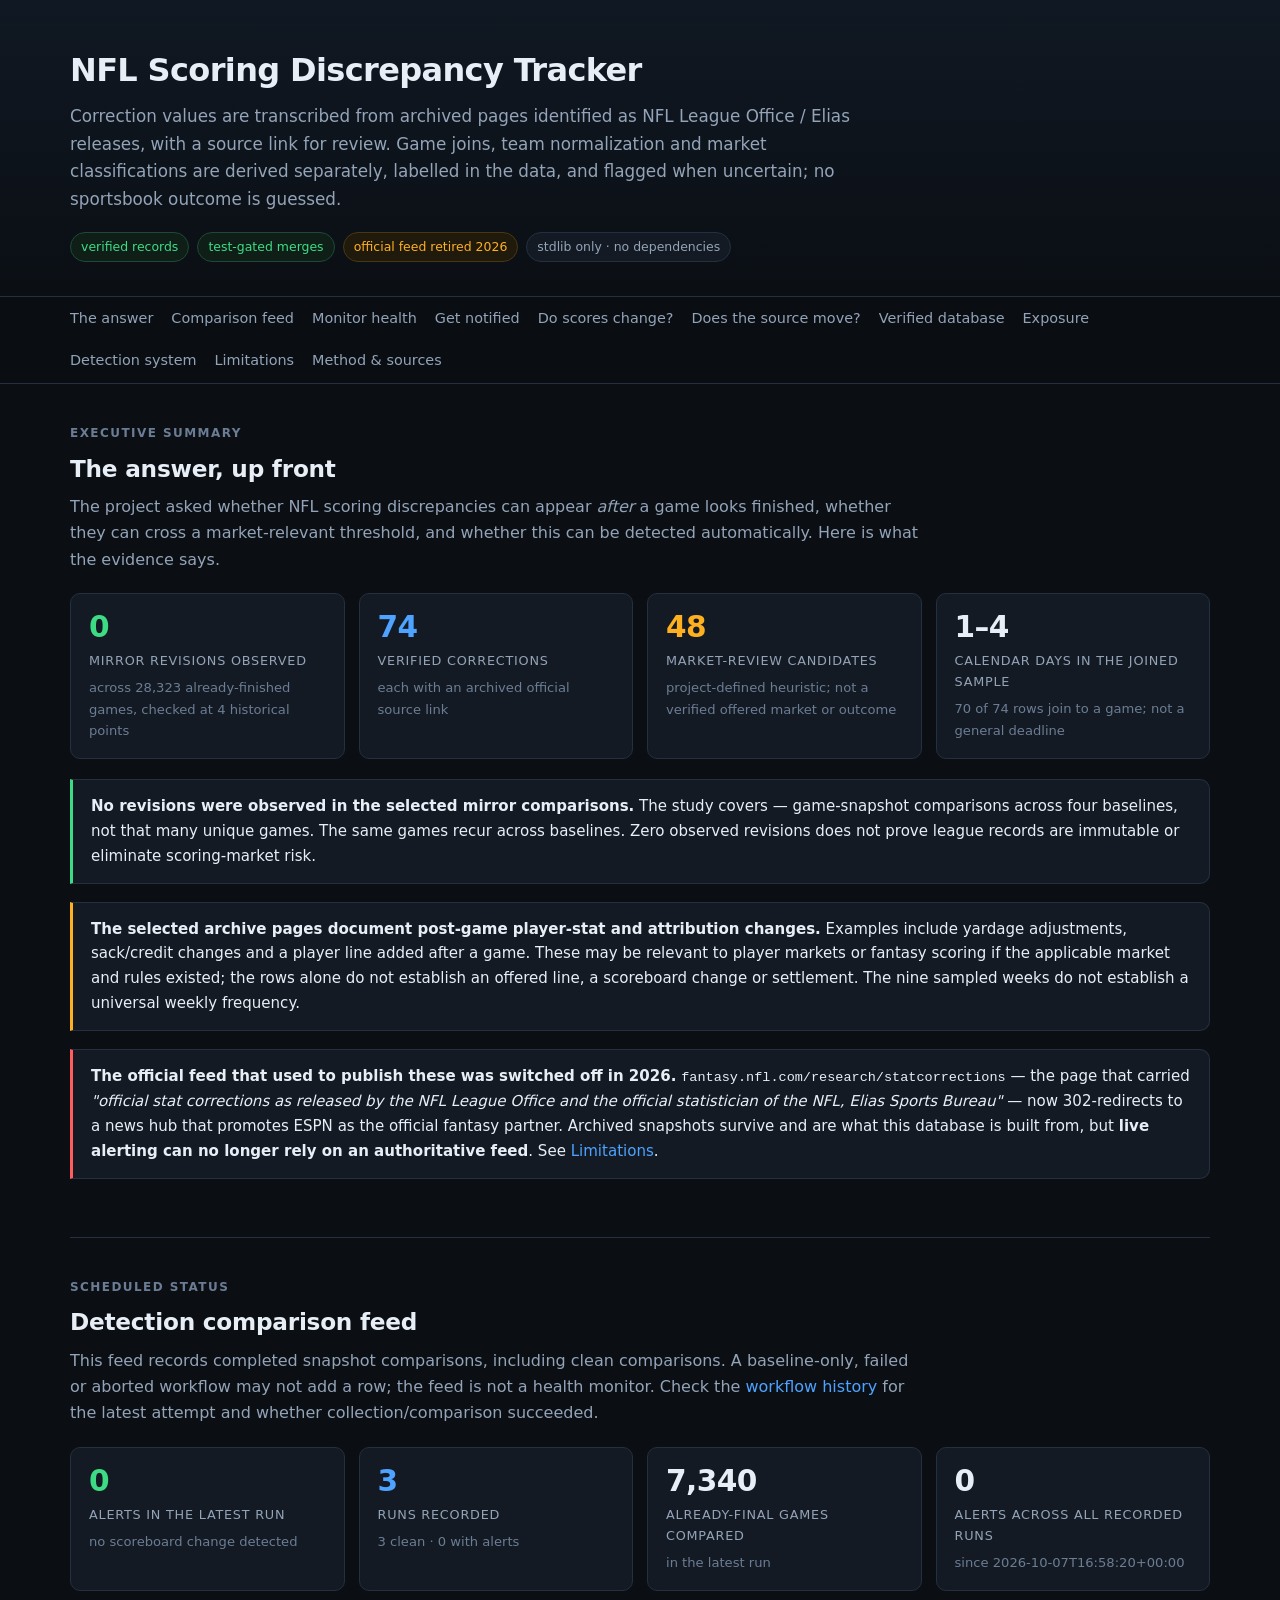
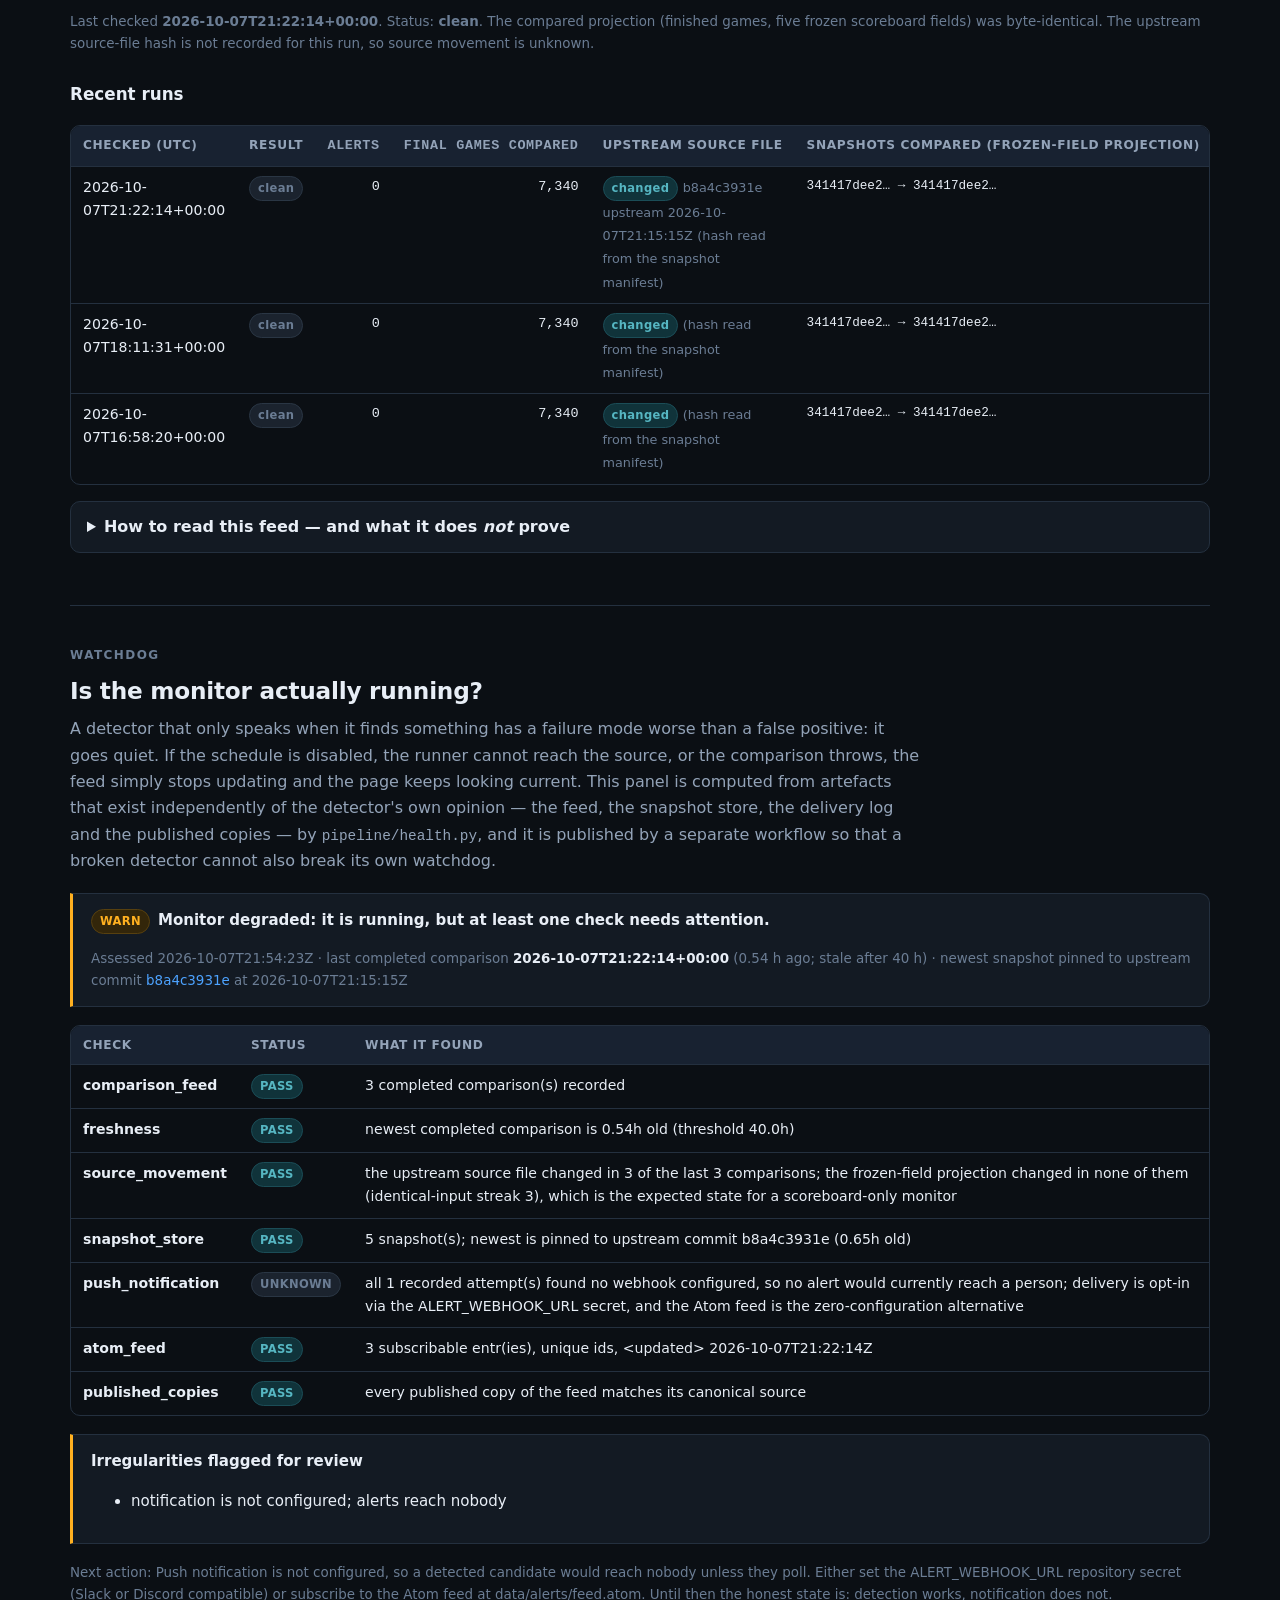
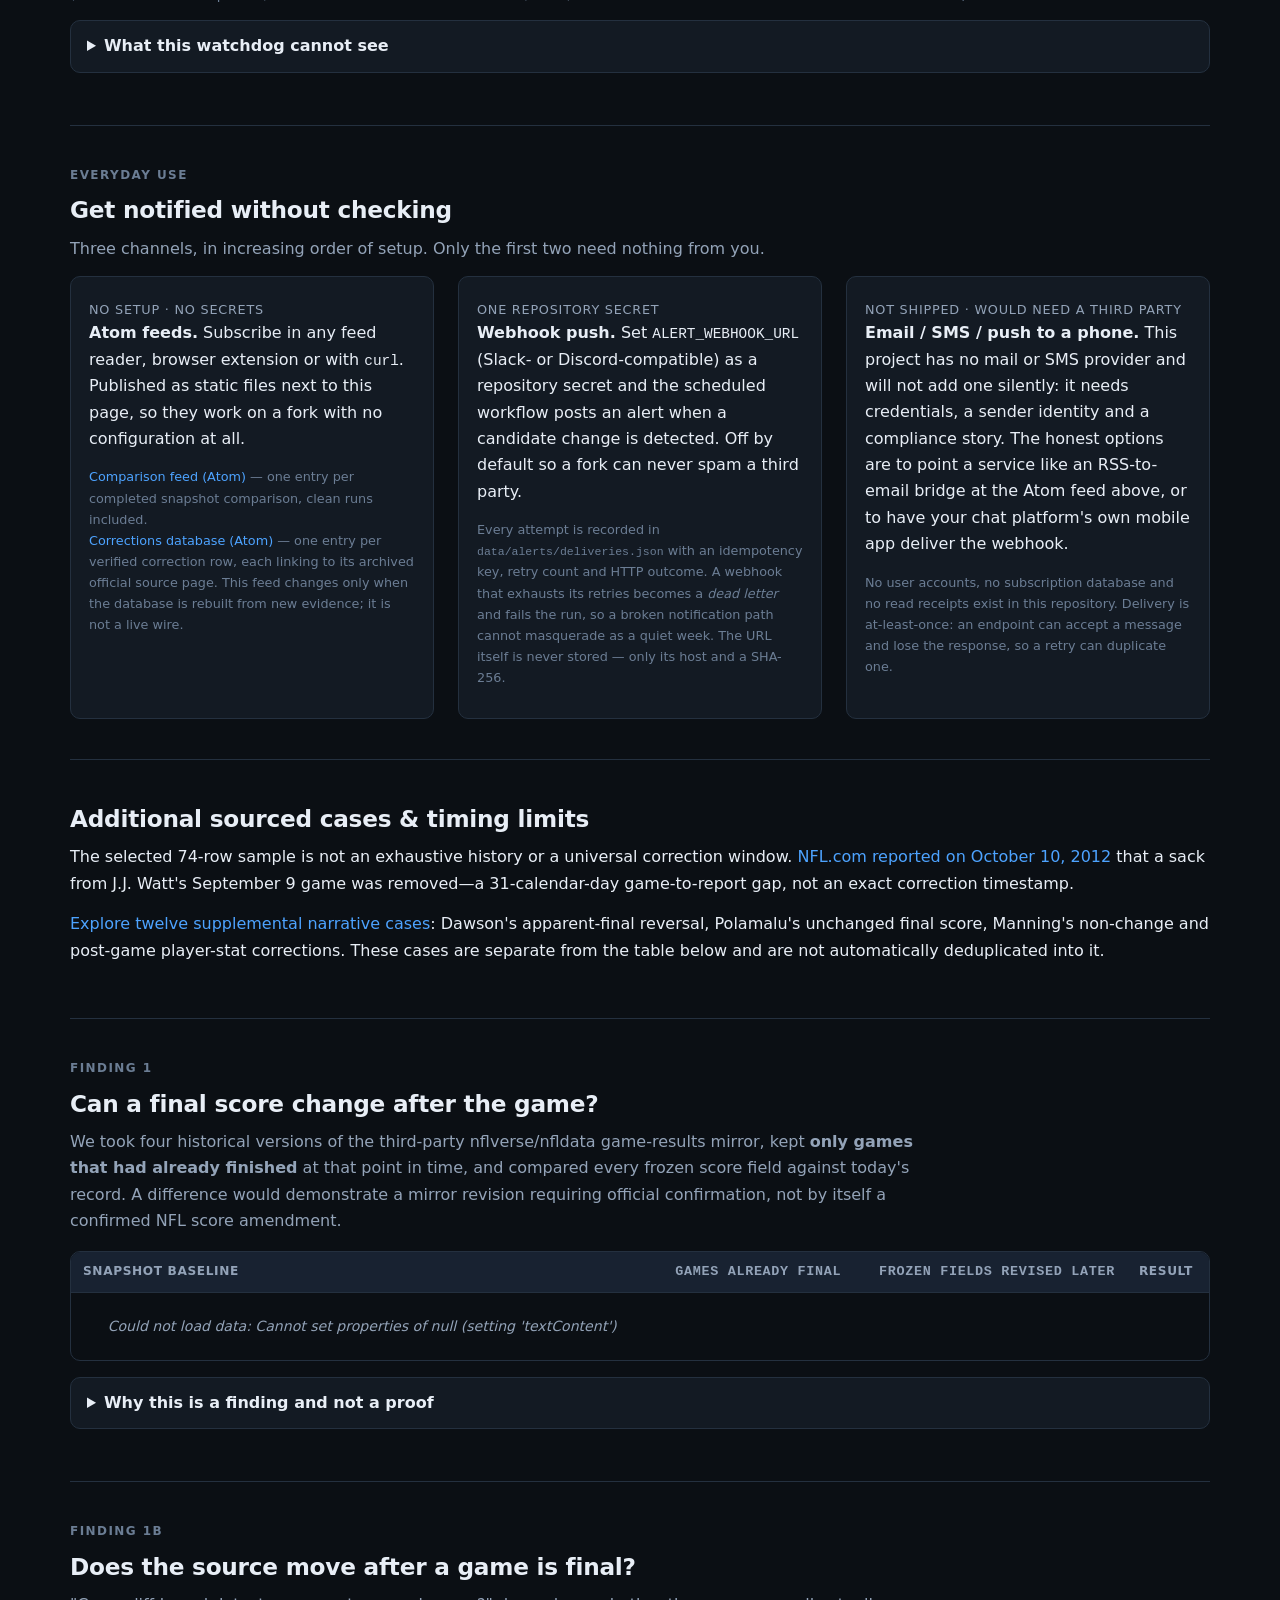
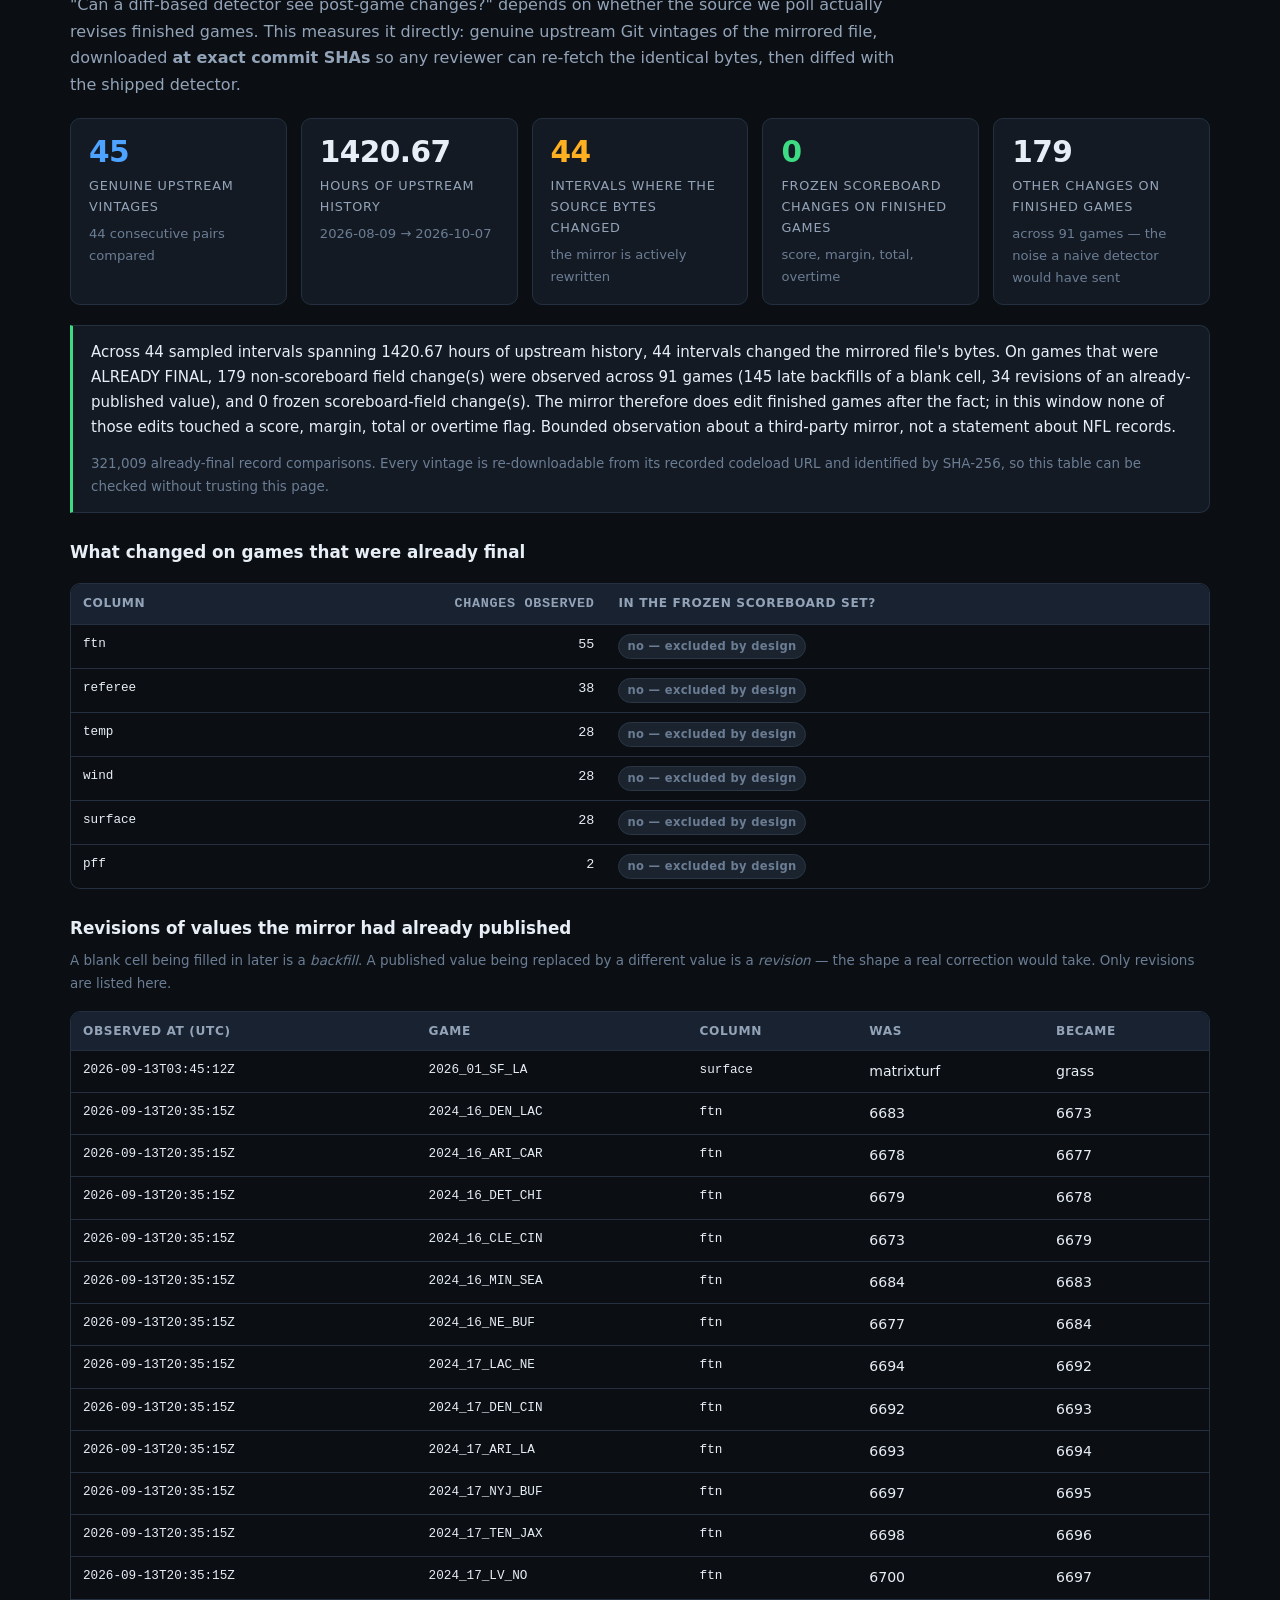
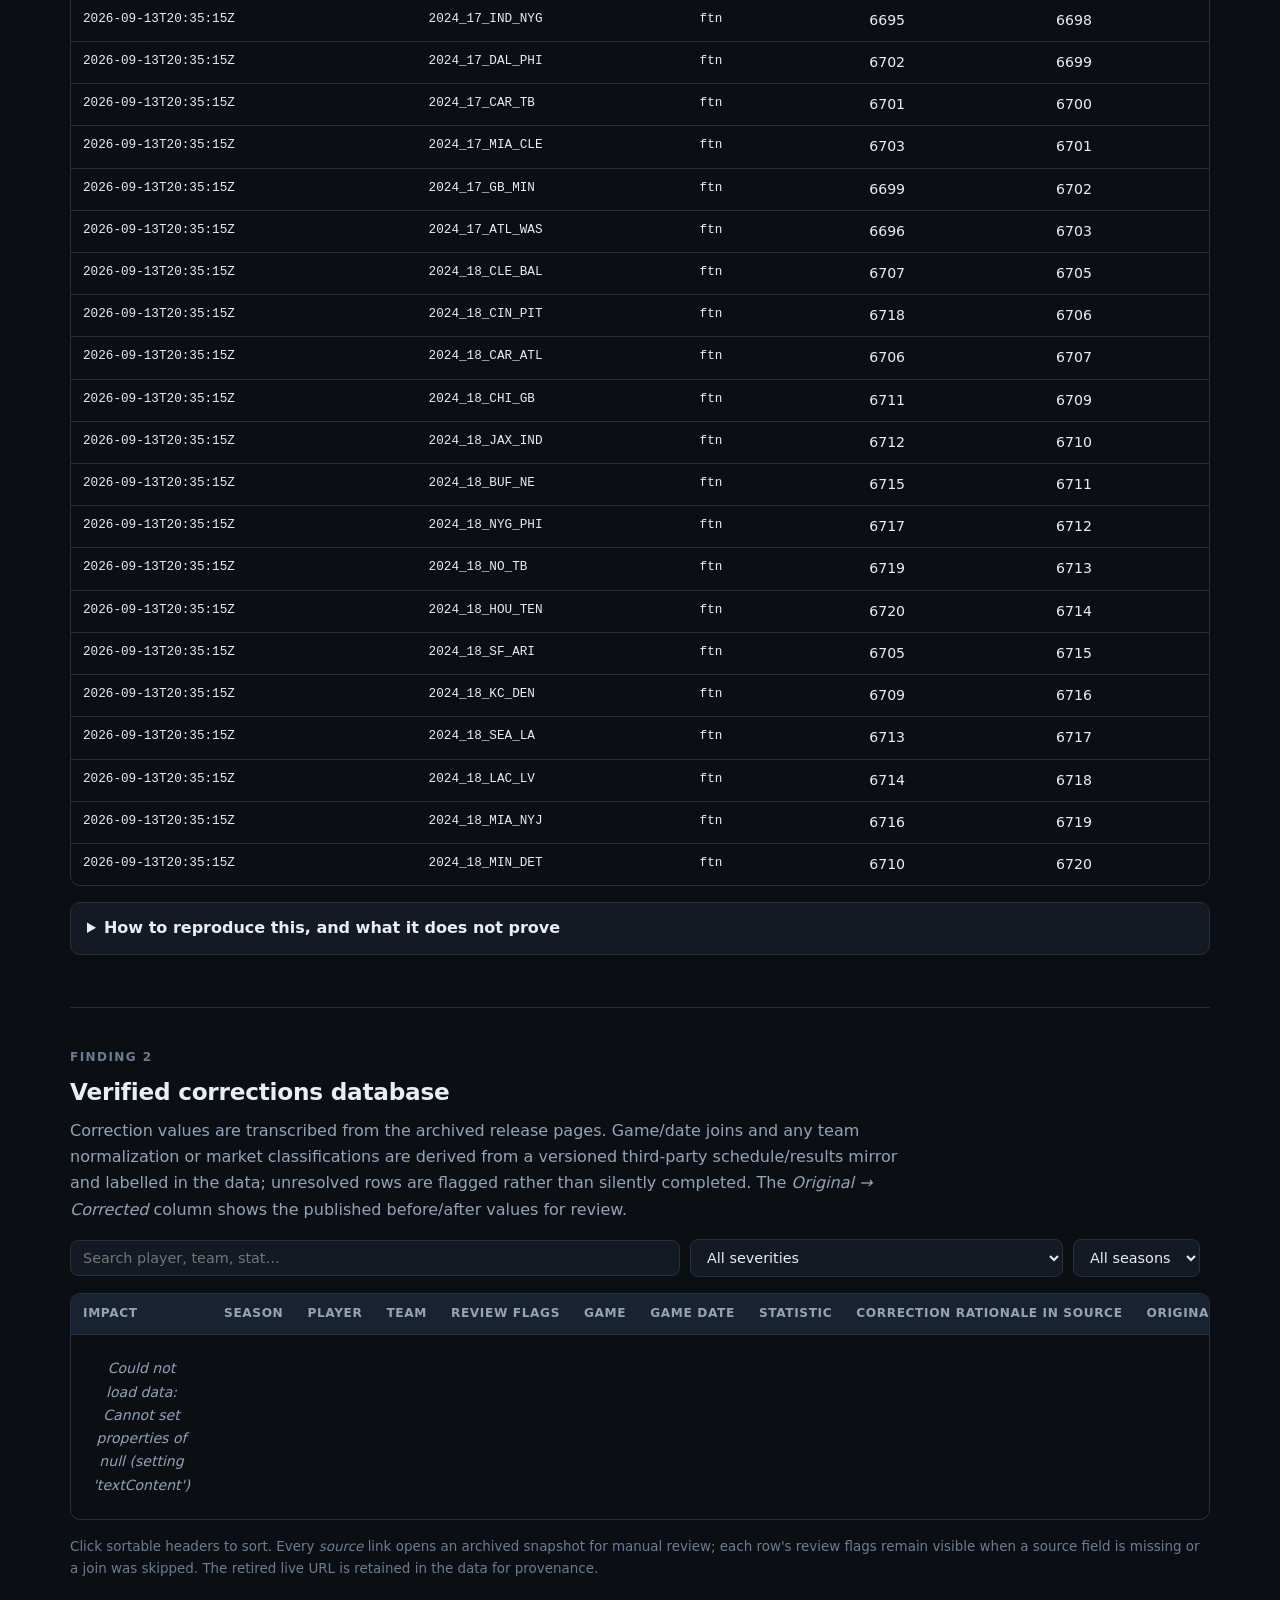
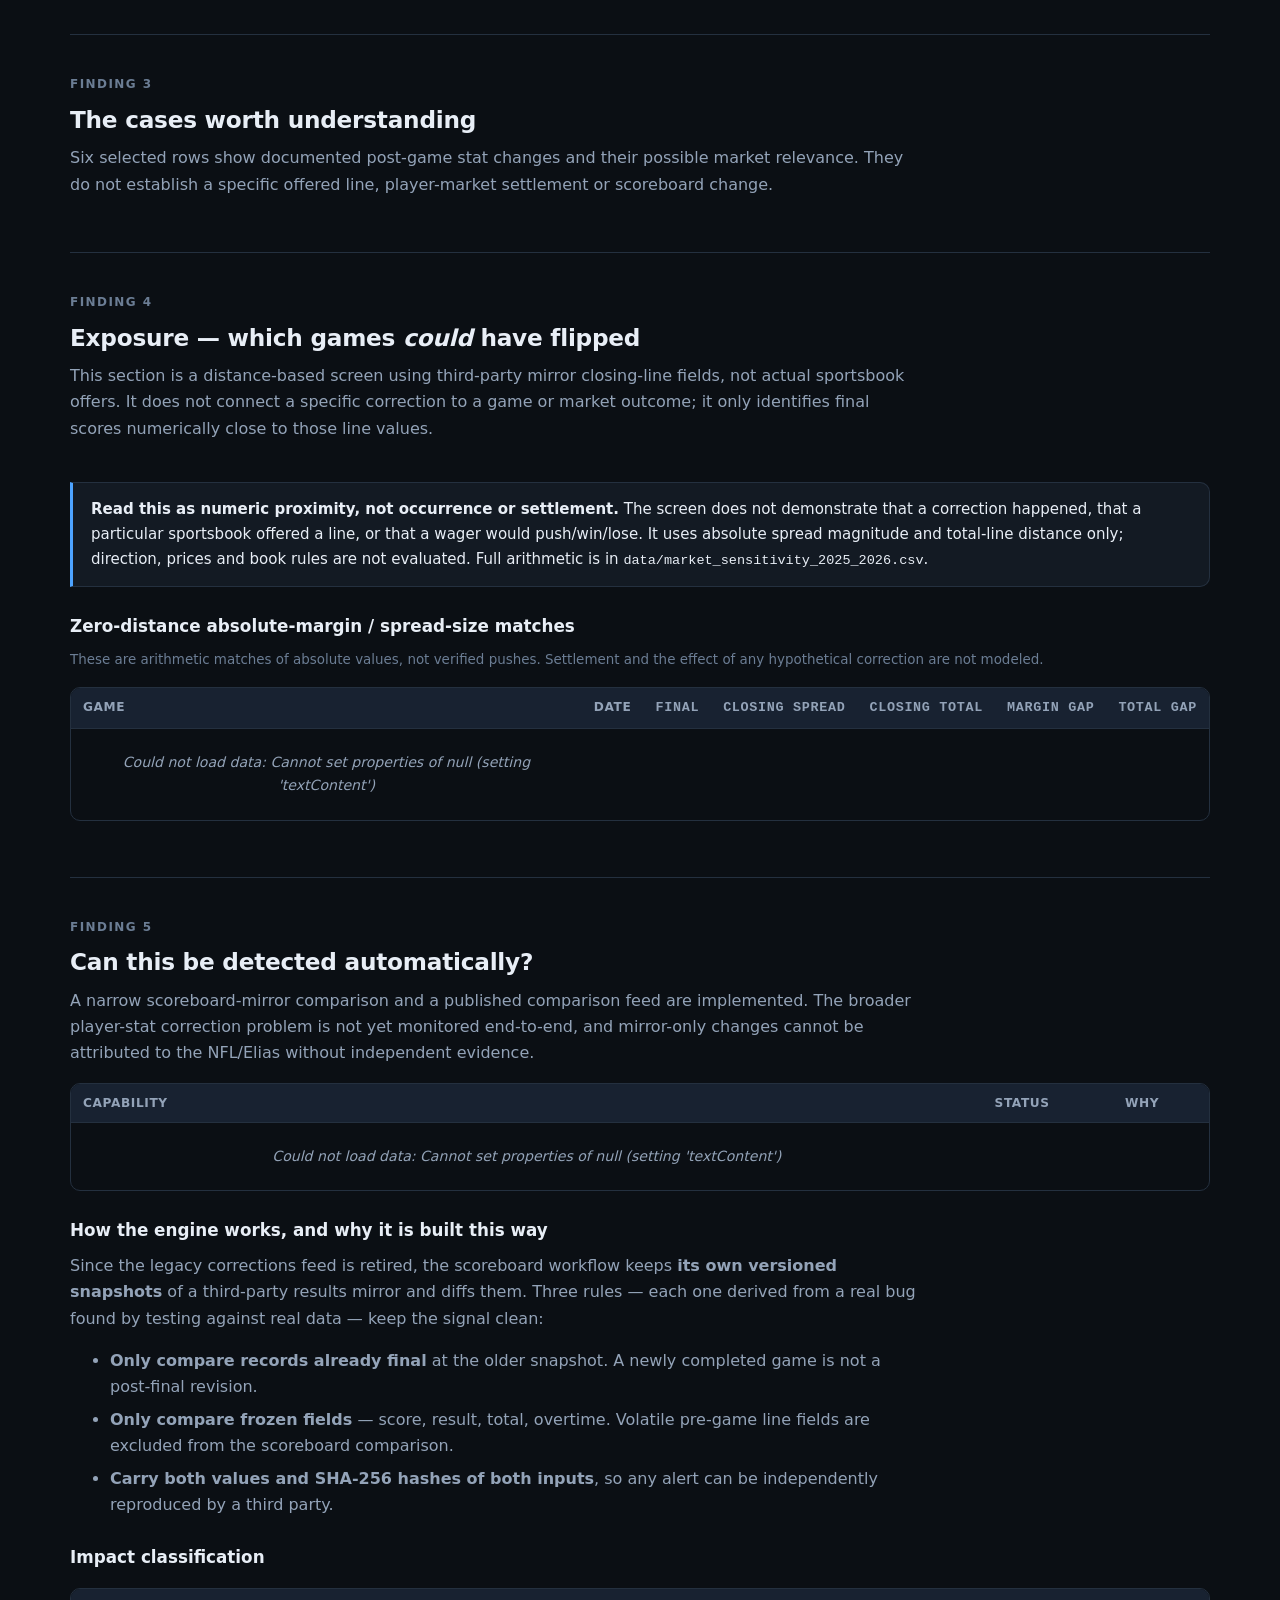
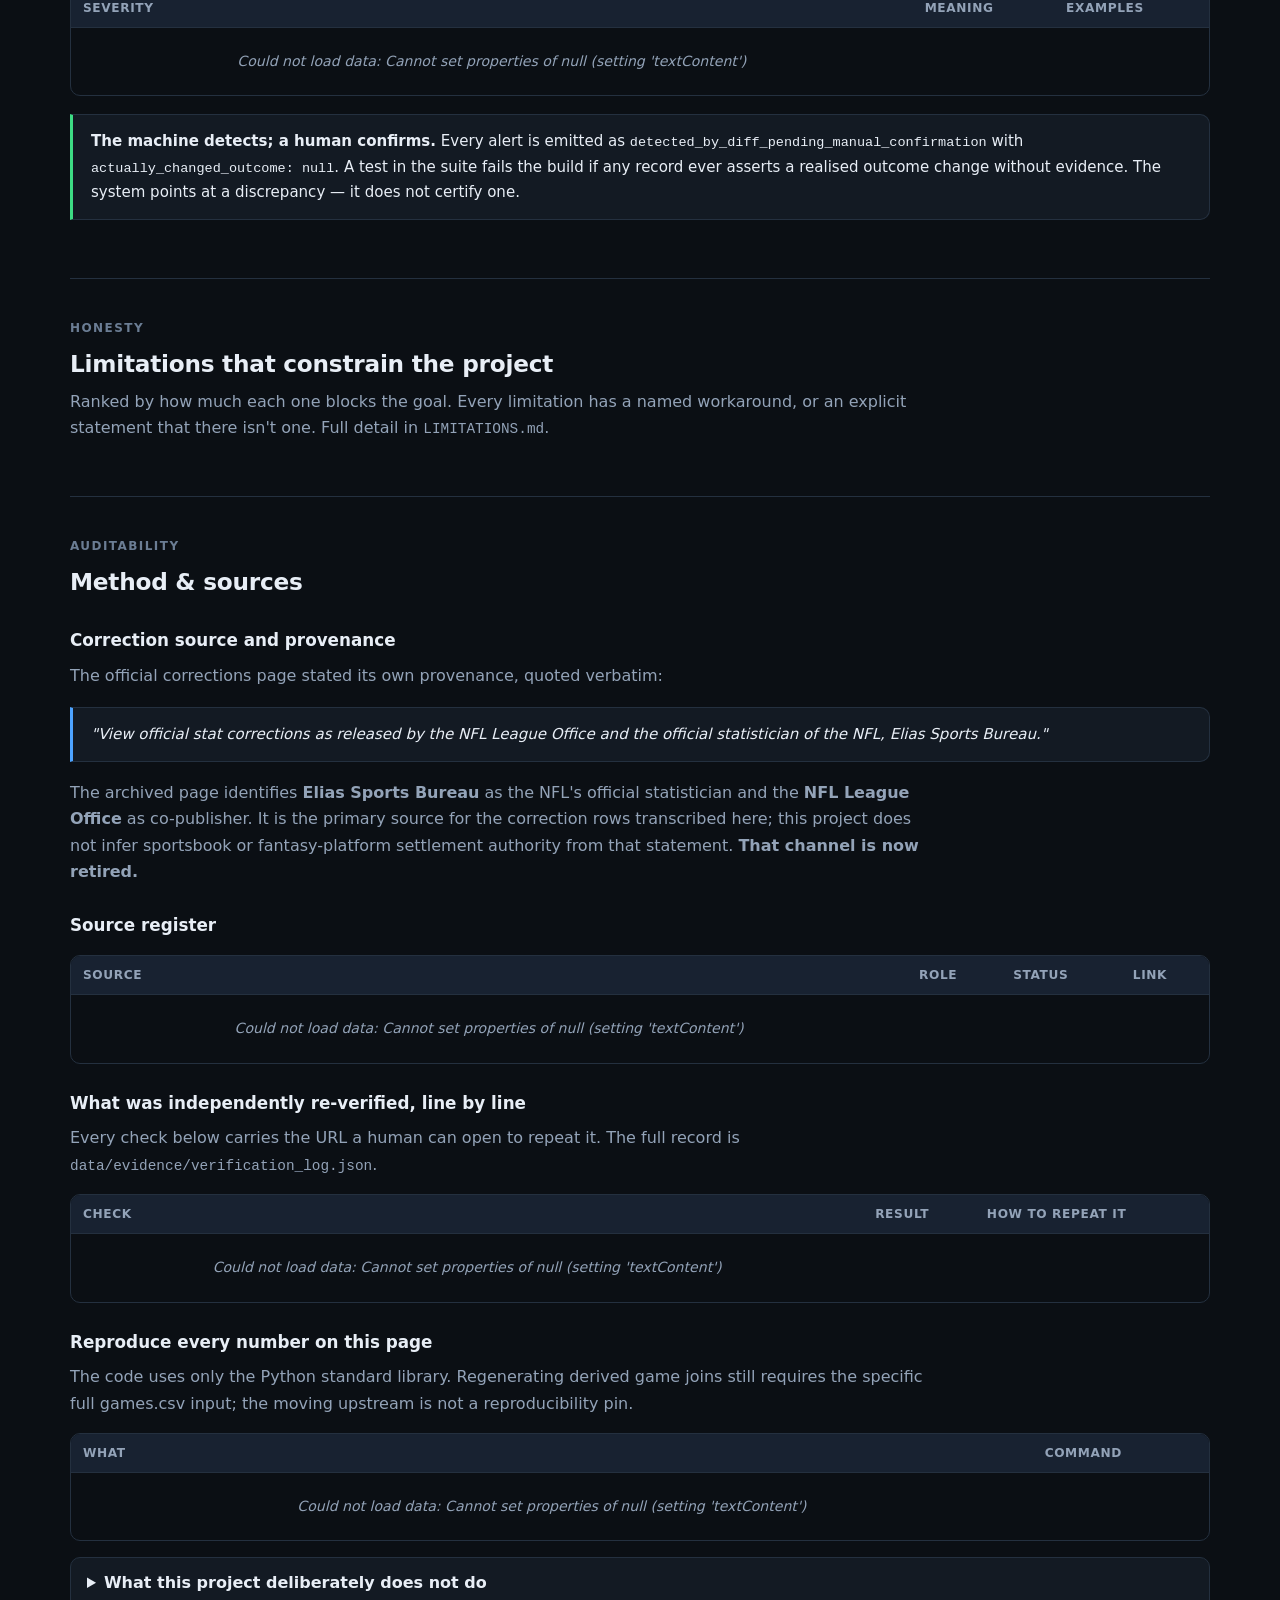
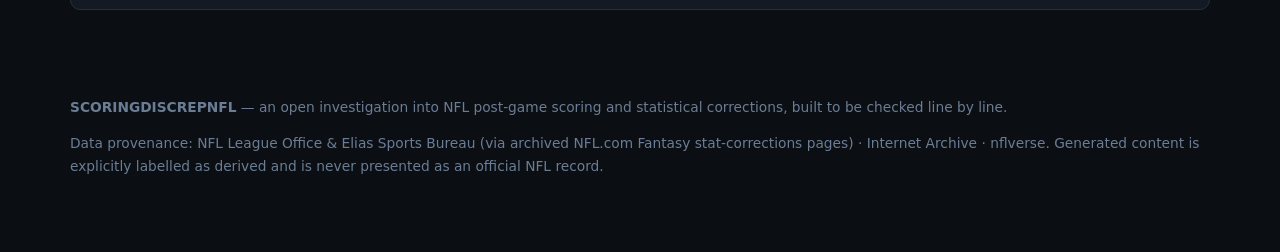
==== commit 4d7f248f: "Build detection, notification and verification layers; correct a false claim Headline question for t" ====
--- a/index.html
+++ b/index.html
@@ -6,6 +6,14 @@
 <title>NFL Scoring Discrepancy Tracker — verified corrections &amp; automated detection</title>
 <meta name="description" content="A verified database of official NFL post-game statistical corrections, with archived primary sources, an analysis of whether final scores can change after a game, and an automated detection system.">
 <link rel="stylesheet" href="styles.css">
+<!-- Subscribable feeds: the zero-secret, zero-configuration notification channel.
+     Generated by pipeline/atom.py; both are RFC 4287 Atom 1.0. -->
+<link rel="alternate" type="application/atom+xml"
+      title="NFL scoring-discrepancy monitor — comparison feed"
+      href="data/alerts/feed.atom">
+<link rel="alternate" type="application/atom+xml"
+      title="Verified NFL stat corrections — database feed"
+      href="data/corrections.atom">
 </head>
 <body>
 
@@ -30,11 +38,12 @@
   <div class="wrap">
     <ul>
       <li><a href="#answer">The answer</a></li>
-      <li><a href="#alertsystem">Alert system</a></li>
       <li><a href="#feed">Comparison feed</a></li>
+      <li><a href="#health">Monitor health</a></li>
+      <li><a href="#subscribe">Get notified</a></li>
       <li><a href="#scoreboard">Do scores change?</a></li>
+      <li><a href="#churn">Does the source move?</a></li>
       <li><a href="#database">Verified database</a></li>
-      <li><a href="#coverage">Coverage</a></li>
       <li><a href="#exposure">Exposure</a></li>
       <li><a href="#detection">Detection system</a></li>
       <li><a href="#limits">Limitations</a></li>
@@ -58,7 +67,7 @@
     <div class="card">
       <div class="num ok" id="stat-revisions">0</div>
       <div class="lbl">Mirror revisions observed</div>
-      <div class="sub">across <span id="stat-snapshots">—</span> already-finished games<br><span id="stat-snapshots-status">—</span></div>
+      <div class="sub">across <span id="stat-snapshots">—</span> already-finished games, checked at 4 historical points</div>
     </div>
     <div class="card">
       <div class="num accent" id="stat-records">—</div>
@@ -73,7 +82,7 @@
     <div class="card">
       <div class="num" id="stat-cadence">1–4</div>
       <div class="lbl">Calendar days in the joined sample</div>
-      <div class="sub">137 of 141 rows join to a game; measured per game, not a general deadline</div>
+      <div class="sub">70 of 74 rows join to a game; not a general deadline</div>
     </div>
   </div>
 
@@ -89,8 +98,7 @@
     Examples include yardage adjustments, sack/credit changes and a player line added after a game.
     These may be relevant to player markets or fantasy scoring if the applicable market and rules
     existed; the rows alone do not establish an offered line, a scoreboard change or settlement.
-    The sixteen sampled season-weeks do not establish a universal weekly frequency, and
-    the sample is weighted to weeks 1 and 16.</p>
+    The nine sampled weeks do not establish a universal weekly frequency.</p>
   </div>
 
   <div class="callout bad">
@@ -114,8 +122,6 @@
     for the latest attempt and whether collection/comparison succeeded.
   </p>
 
-  <div class="callout" id="health-banner"></div>
-
   <div class="cards" id="feed-cards"></div>
 
   <div class="note" id="feed-note"></div>
@@ -129,7 +135,8 @@
           <th>Result</th>
           <th class="num">Alerts</th>
           <th class="num">Final games compared</th>
-          <th>Snapshots compared</th>
+          <th>Upstream source file</th>
+          <th>Snapshots compared (frozen-field projection)</th>
         </tr>
       </thead>
       <tbody></tbody>
@@ -153,109 +160,99 @@
         excluded, so newly-played games and line movement never produce false alerts.</li>
       <li>Both input SHA-256 hashes are stored per run, so any result can be independently
         reproduced from the exact bytes that produced it.</li>
+      <li><strong>"Identical inputs" is not the same as "the source did not move."</strong> The
+        detector compares a projection (finished games, five frozen scoreboard fields). The
+        manifest beside each snapshot records the SHA-256 of the <em>whole</em> upstream file and
+        the upstream commit it came from, so the feed can show both facts. In every run recorded
+        here the upstream file changed while the frozen projection did not — which is the normal,
+        expected state, and the reason the projection is scoped so tightly.</li>
     </ul>
   </details>
 </section>
 
-<!-- ================= ALERT SYSTEM FEASIBILITY ================= -->
-<section id="alertsystem">
-  <h2><span class="kicker">The question asked</span>Can we build an alert-detection notification system?</h2>
-  <p class="lede">
-    Three different questions hide inside that one question, and they have three different
-    answers. All findings below were produced by direct test, not assumption.
-  </p>
-
-  <div class="cards">
+<!-- ================= MONITOR HEALTH ================= -->
+<section id="health">
+  <h2><span class="kicker">Watchdog</span>Is the monitor actually running?</h2>
+  <p class="lede">
+    A detector that only speaks when it finds something has a failure mode worse than a false
+    positive: it goes quiet. If the schedule is disabled, the runner cannot reach the source, or
+    the comparison throws, the feed simply stops updating and the page keeps looking current.
+    This panel is computed from artefacts that exist independently of the detector's own opinion —
+    the feed, the snapshot store, the delivery log and the published copies — by
+    <code>pipeline/health.py</code>, and it is published by a separate workflow so that a broken
+    detector cannot also break its own watchdog.
+  </p>
+
+  <div id="health-headline" class="callout"><p>Loading monitor health…</p></div>
+
+  <div class="table-wrap">
+    <table id="tbl-health">
+      <thead>
+        <tr><th>Check</th><th>Status</th><th>What it found</th></tr>
+      </thead>
+      <tbody></tbody>
+    </table>
+  </div>
+
+  <div id="health-irregularities"></div>
+  <p class="footnote" id="health-footnote"></p>
+
+  <details class="caveat">
+    <summary>What this watchdog cannot see</summary>
+    <ul>
+      <li>A workflow that GitHub disabled, queued or cancelled — check the
+        <a href="https://github.com/buffedlizard55-lab/SCORINGDISCREPNFL/actions">Actions history</a>.</li>
+      <li>Whether a delivered notification was <em>read</em>. Slack and Discord webhooks return no
+        read receipt, so a delivery record proves only that the endpoint accepted the payload.</li>
+      <li>Whether the NFL changed anything. Health describes this repository's monitoring
+        artefacts, not the league's records.</li>
+      <li>"Unknown" is never folded into "OK". When the evidence needed to decide is missing, the
+        panel says unknown.</li>
+    </ul>
+  </details>
+</section>
+
+<!-- ================= SUBSCRIBE ================= -->
+<section id="subscribe">
+  <h2><span class="kicker">Everyday use</span>Get notified without checking</h2>
+  <p class="lede">
+    Three channels, in increasing order of setup. Only the first two need nothing from you.
+  </p>
+  <div class="grid-2">
     <div class="card">
-      <div class="num ok">Yes</div>
-      <div class="lbl">Final-score change detection</div>
-      <div class="sub">Shipped, and demonstrated on a real 15-day window</div>
+      <div class="lbl">No setup · no secrets</div>
+      <p><strong>Atom feeds.</strong> Subscribe in any feed reader, browser extension or with
+        <code>curl</code>. Published as static files next to this page, so they work on a fork with
+        no configuration at all.</p>
+      <p class="src">
+        <a href="data/alerts/feed.atom">Comparison feed (Atom)</a> — one entry per completed
+        snapshot comparison, clean runs included.<br>
+        <a href="data/corrections.atom">Corrections database (Atom)</a> — one entry per verified
+        correction row, each linking to its archived official source page. This feed changes only
+        when the database is rebuilt from new evidence; it is not a live wire.
+      </p>
     </div>
     <div class="card">
-      <div class="num warn">In principle</div>
-      <div class="lbl">Player-stat change detection</div>
-      <div class="sub">Can be built, but can never be backtested against history</div>
+      <div class="lbl">One repository secret</div>
+      <p><strong>Webhook push.</strong> Set <code>ALERT_WEBHOOK_URL</code> (Slack- or
+        Discord-compatible) as a repository secret and the scheduled workflow posts an alert when a
+        candidate change is detected. Off by default so a fork can never spam a third party.</p>
+      <p class="src">Every attempt is recorded in <code>data/alerts/deliveries.json</code> with an
+        idempotency key, retry count and HTTP outcome. A webhook that exhausts its retries becomes a
+        <em>dead letter</em> and fails the run, so a broken notification path cannot masquerade as a
+        quiet week. The URL itself is never stored — only its host and a SHA-256.</p>
     </div>
     <div class="card">
-      <div class="num bad">No</div>
-      <div class="lbl">Official NFL / Elias attribution</div>
-      <div class="sub">The channel that said so was retired in 2026</div>
-    </div>
-  </div>
-
-  <h3>What is possible, and what is not</h3>
-  <div class="table-wrap">
-    <table>
-      <thead><tr><th>Goal</th><th>Possible?</th><th>Blocker</th></tr></thead>
-      <tbody>
-        <tr>
-          <td>Alert when the mirror's <strong>final-score field</strong> changes after the game</td>
-          <td><span class="pill sev-1">yes — shipped</span></td>
-          <td>—</td>
-        </tr>
-        <tr>
-          <td>Alert when a <strong>player stat</strong> changes after the game</td>
-          <td><span class="pill sev-2">in principle; not demonstrated</span></td>
-          <td>Asset bytes are not downloadable from this environment (two routes tested), and upstream <strong>overwrites release assets in place</strong>, so no historical vintages exist to backtest against</td>
-        </tr>
-        <tr>
-          <td>Know that a detected change <strong>is</strong> an official Elias correction</td>
-          <td><span class="pill sev-3">no</span></td>
-          <td>The official corrections feed was retired in 2026. A mirror diff cannot tell an official correction from a provider data fix</td>
-        </tr>
-        <tr>
-          <td>Read the official corrections list <strong>automatically</strong></td>
-          <td><span class="pill sev-3">no</span></td>
-          <td>The successor page is a client-side JS app with no documented public API. Reverse-engineering a private API is brittle and likely against terms — declined</td>
-        </tr>
-        <tr>
-          <td>Say "this correction <strong>flipped</strong> a settled market"</td>
-          <td><span class="pill sev-3">no</span></td>
-          <td>Requires the actual offered line, timing, wager and applicable operator rules. No settlement record exists here; market categories are screening heuristics only</td>
-        </tr>
-      </tbody>
-    </table>
-  </div>
-
-  <div class="callout warn">
-    <p><strong>The structural blocker, stated plainly.</strong> A differential detector needs the
-    "before" bytes and the "after" bytes. <code>nflverse/nfldata</code> keeps <code>games.csv</code>
-    in Git, so scoreboard vintages exist — that file is scoreboard-only and contains no player
-    statistics. Player statistics are published as release assets that are
-    <strong>overwritten in place</strong>: the <code>stats_player</code> release was published
-    2025-07-31, and its <code>stats_player_post_2023.csv</code> asset was created 2026-08-13.
-    No Git-committed player-stat file was found in <code>nfldata</code>,
-    <code>nflverse-data</code>, <code>nflverse-pbp</code> or <code>nflfastR-data</code>.</p>
-    <p>A player-stat detector can be written and can begin accumulating vintages the day it is
-    switched on, but it can <strong>never</strong> be validated against the
-    <span id="stat-records-2">—</span> known historical corrections, because the "before" bytes for
-    those weeks no longer exist on any reachable channel. That is a property of how upstream
-    publishes data, not of our code.</p>
-  </div>
-
-  <h3>What was actually tested</h3>
-  <div class="table-wrap">
-    <table>
-      <thead><tr><th>Route</th><th>Result</th><th>Consequence</th></tr></thead>
-      <tbody>
-        <tr><td class="mono">api.github.com</td><td>200 OK</td><td>Vintage discovery and scheduling work</td></tr>
-        <tr><td class="mono">codeload.github.com</td><td>200 OK (2.6 MB in 0.65 s)</td><td>Historical <code>games.csv</code> vintages are retrievable</td></tr>
-        <tr><td class="mono">raw.githubusercontent.com</td><td>fails</td><td>The tarball route is mandatory, not a preference</td></tr>
-        <tr><td class="mono">…/releases/download/&lt;asset&gt;</td><td>302 → 0 bytes</td><td>Player-stat asset bytes not downloadable here</td></tr>
-        <tr><td class="mono">api.github.com/…/releases/assets/&lt;id&gt;</td><td>302 → 0 bytes</td><td>Second route tried to rule out an API proxy; same result</td></tr>
-        <tr><td class="mono">web.archive.org (bash)</td><td>fails</td><td>Archived pages arrive only through a render channel</td></tr>
-        <tr><td class="mono">web.archive.org CDX (render channel)</td><td>works</td><td>This is how all evidence artefacts were retrieved</td></tr>
-      </tbody>
-    </table>
-  </div>
-
-  <p class="footnote">
-    Full assessment, including the operational failure modes a demo hides, is in
-    <code>ALERT_SYSTEM_FEASIBILITY.md</code>. The recommendation there is to ship the narrow,
-    honest system and not widen its claims: an alert that overstates its own certainty converts a
-    monitoring system into a source of false confidence, and the first time it is wrong in a way
-    that costs money it will be switched off entirely.
-  </p>
+      <div class="lbl">Not shipped · would need a third party</div>
+      <p><strong>Email / SMS / push to a phone.</strong> This project has no mail or SMS provider
+        and will not add one silently: it needs credentials, a sender identity and a compliance
+        story. The honest options are to point a service like an RSS-to-email bridge at the Atom
+        feed above, or to have your chat platform's own mobile app deliver the webhook.</p>
+      <p class="src">No user accounts, no subscription database and no read receipts exist in this
+        repository. Delivery is at-least-once: an endpoint can accept a message and lose the
+        response, so a retry can duplicate one.</p>
+    </div>
+  </div>
 </section>
 
 <!-- ================= SCOREBOARD ================= -->
@@ -290,13 +287,67 @@
       <tfoot></tfoot>
     </table>
   </div>
-  <div class="callout" id="integrity-callout"></div>
   <p class="footnote" id="integrity-caveat"></p>
   <details>
     <summary>Why this is a finding and not a proof</summary>
     <p id="integrity-caveat-full"></p>
     <p>Full artefact, including both input SHA-256 hashes and the exact extraction method:
       <code>data/evidence/score_integrity_study.json</code>.</p>
+  </details>
+</section>
+
+<!-- ================= SOURCE MOVEMENT ================= -->
+<section id="churn">
+  <h2><span class="kicker">Finding 1b</span>Does the source move after a game is final?</h2>
+  <p class="lede">
+    "Can a diff-based detector see post-game changes?" depends on whether the source we poll
+    actually revises finished games. This measures it directly: genuine upstream Git vintages of the
+    mirrored file, downloaded <strong>at exact commit SHAs</strong> so any reviewer can re-fetch the
+    identical bytes, then diffed with the shipped detector.
+  </p>
+
+  <div class="cards" id="churn-cards"></div>
+
+  <div class="callout ok" id="churn-callout"></div>
+
+  <h3>What changed on games that were already final</h3>
+  <div class="table-wrap">
+    <table id="tbl-churn-fields">
+      <thead>
+        <tr><th>Column</th><th class="num">Changes observed</th><th>In the frozen scoreboard set?</th></tr>
+      </thead>
+      <tbody></tbody>
+    </table>
+  </div>
+
+  <h3>Revisions of values the mirror had already published</h3>
+  <p class="footnote">
+    A blank cell being filled in later is a <em>backfill</em>. A published value being replaced by a
+    different value is a <em>revision</em> — the shape a real correction would take. Only revisions
+    are listed here.
+  </p>
+  <div class="table-wrap">
+    <table id="tbl-churn-revisions">
+      <thead>
+        <tr><th>Observed at (UTC)</th><th>Game</th><th>Column</th><th>Was</th><th>Became</th></tr>
+      </thead>
+      <tbody></tbody>
+    </table>
+  </div>
+
+  <details class="caveat">
+    <summary>How to reproduce this, and what it does not prove</summary>
+    <p>Run <code>python3 pipeline/run.py churn --commits 2200 --stride 50</code>. It enumerates
+      upstream commits touching <code>data/games.csv</code>, downloads every 50th as a codeload
+      tarball pinned to its commit SHA, and diffs each consecutive pair with the same
+      <code>detect.diff_final_records()</code> the scheduled workflow uses. Every vintage's SHA-256,
+      byte count and download URL are stored in
+      <code>data/evidence/upstream_churn_study.json</code>.</p>
+    <p><strong>Does not prove:</strong> that NFL records never change. It measures a third-party
+      mirror over a sampled window. Sampling is a blind spot by construction — a value changed and
+      changed back inside one interval cannot be observed — and the stride is recorded so the size of
+      that blind spot is known. Zero frozen-field changes over this window is a bounded observation,
+      not a law.</p>
   </details>
 </section>
 
@@ -351,47 +402,6 @@
   </p>
 </section>
 
-<!-- ================= COVERAGE ================= -->
-<section id="coverage">
-  <h2><span class="kicker">Honest scope</span>What the database covers — and what it does not</h2>
-  <p class="lede">
-    The brief asks for a comprehensive historical database. This is a verified seed, and the gaps
-    are named so they are never mistaken for absence of evidence. Every row below is counted from
-    the shipped data; nothing on this table is typed by hand.
-  </p>
-
-  <div class="table-wrap">
-    <table id="tbl-coverage">
-      <thead>
-        <tr>
-          <th>Season / week</th>
-          <th class="num">Rows</th>
-          <th>Games in the join</th>
-          <th class="num">Days to correction</th>
-          <th>Position filter(s)</th>
-          <th>Evidence artefact</th>
-        </tr>
-      </thead>
-      <tbody></tbody>
-      <tfoot></tfoot>
-    </table>
-  </div>
-
-  <div class="callout bad">
-    <p><strong>Named gaps.</strong> <span id="coverage-gaps"></span> These are stated rather than
-    hidden: until they are filled, no claim about how frequently corrections occur is supportable,
-    because the sample is deliberately weighted to weeks 1 and 16.</p>
-  </div>
-
-  <div class="callout">
-    <p><strong>Two weeks in the evidence set are deliberately empty.</strong> The archived pages for
-    2024 week 16 and 2025 week 1 render the literal string
-    <code>No stat corrections to display</code> under the All-Offense filter. They are stored as
-    negative observations so that "seasons 2010–2025 are represented" is never read as "every season
-    and week has corrections". Post-game corrections are not a weekly guarantee.</p>
-  </div>
-</section>
-
 <!-- ================= ROW DETAIL ================= -->
 <section id="detail">
   <h2><span class="kicker">Finding 3</span>The cases worth understanding</h2>
@@ -419,12 +429,7 @@
     <code>data/market_sensitivity_2025_2026.csv</code>.</p>
   </div>
   <h3>Zero-distance absolute-margin / spread-size matches</h3>
-  <p class="lede">
-    <strong><span id="zero-margin-count">—</span></strong> game(s) in this window had an absolute
-    final margin exactly equal to the absolute spread magnitude. These are arithmetic matches of
-    absolute values, <strong>not verified pushes</strong>. Settlement, side, prices and the effect of
-    any hypothetical correction are not modeled.
-  </p>
+  <p class="footnote">These are arithmetic matches of absolute values, not verified pushes. Settlement and the effect of any hypothetical correction are not modeled.</p>
   <div class="table-wrap">
     <table id="tbl-push">
       <thead>
@@ -453,7 +458,7 @@
       <thead><tr><th>Capability</th><th>Status</th><th>Why</th></tr></thead>
       <tbody>
         <tr><td>Compare frozen scoreboard fields between snapshots</td><td><span class="pill sev-2">implemented; narrow</span></td><td>Works on two valid third-party mirror snapshots; transient/reverted changes between polls can be missed</td></tr>
-        <tr><td>Detect a player-stat change after the game</td><td><span class="pill sev-3">not implemented; backtest not achievable</span></td><td>Download helpers exist, but there is no validated vintage adapter or identity mapping — and upstream <strong>overwrites player-stat release assets in place</strong>, so the historical "before" bytes needed for a backtest no longer exist on any reachable channel</td></tr>
+        <tr><td>Detect a player-stat change after the game</td><td><span class="pill sev-3">not yet implemented end-to-end</span></td><td>Download helpers exist, but no validated vintage adapter, identity mapping or historical-correction backtest is shipped</td></tr>
         <tr><td>Read the official corrections list automatically</td><td><span class="pill sev-3">not available here</span></td><td>The legacy feed was retired; the successor page has no documented public API used by this project</td></tr>
         <tr><td>Attribute a mirror change to NFL/Elias</td><td><span class="pill sev-3">not reliably</span></td><td>No independent corroboration source is integrated; agreement between correlated providers would still not prove official attribution</td></tr>
       </tbody>
@@ -558,6 +563,46 @@
           <td><span class="pill sev-0">JS-only</span> no documented public API; not relied upon</td>
           <td><a href="https://fantasy.espn.com/football/statcorrections" target="_blank" rel="noopener">fantasy.espn.com ↗</a></td>
         </tr>
+      </tbody>
+    </table>
+  </div>
+
+  <h3>What was independently re-verified, line by line</h3>
+  <p class="lede">
+    Every check below carries the URL a human can open to repeat it. The full record is
+    <code>data/evidence/verification_log.json</code>.
+  </p>
+  <div class="table-wrap">
+    <table>
+      <thead><tr><th>Check</th><th>Result</th><th>How to repeat it</th></tr></thead>
+      <tbody>
+        <tr><td>Row counts agree on all 10 stored archived pages (declared = extractable = shipped)</td>
+            <td><span class="pill sev-1">10 / 10 agree</span></td>
+            <td class="mono">python3 pipeline/schema.py</td></tr>
+        <tr><td>Every artefact's recorded capture URL matches its manifest</td>
+            <td><span class="pill sev-1">10 / 10 match</span></td>
+            <td class="mono">data/evidence/pages/*.md headers</td></tr>
+        <tr><td>Independent re-read of one archived official page against its stored artefact</td>
+            <td><span class="pill sev-1">11 / 11 rows identical</span></td>
+            <td><a href="https://web.archive.org/web/20181219090041/https://fantasy.nfl.com/research/statcorrections?leagueId=0&amp;statWeek=14">open the 2018 W14 capture</a></td></tr>
+        <tr><td>Publisher header ("NFL League Office and the official statistician of the NFL, Elias Sports Bureau") re-read verbatim</td>
+            <td><span class="pill sev-1">confirmed verbatim</span></td>
+            <td><a href="https://web.archive.org/web/20181219090041/https://fantasy.nfl.com/research/statcorrections?leagueId=0&amp;statWeek=14">same capture</a></td></tr>
+        <tr><td>The re-read tool actually catches drift (mutation-checked)</td>
+            <td><span class="pill sev-1">value change and dropped rows both detected</span></td>
+            <td class="mono">python3 pipeline/verify_artefact.py</td></tr>
+        <tr><td>The database's exact games.csv input hash is a re-downloadable upstream vintage</td>
+            <td><span class="pill sev-1">matches</span></td>
+            <td><a href="https://github.com/nflverse/nfldata/commits/master/data/games.csv">upstream commit listing</a></td></tr>
+        <tr><td>All 45 source-movement vintages re-downloadable and hash-identified</td>
+            <td><span class="pill sev-1">45 / 45</span></td>
+            <td class="mono">codeload_url in data/evidence/upstream_churn_study.json</td></tr>
+        <tr><td>The other 9 archived pages independently re-read this session</td>
+            <td><span class="pill sev-2">not performed</span></td>
+            <td>stated rather than implied; they remain self-consistent and were validated when stored</td></tr>
+        <tr><td>Any sportsbook or fantasy settlement verified anywhere in this project</td>
+            <td><span class="pill sev-3">none</span></td>
+            <td>no settlement record exists here; impact is always labelled potential</td></tr>
       </tbody>
     </table>
   </div>
@@ -574,6 +619,12 @@
         <tr><td>Rebuild the verified database</td><td class="mono">python3 pipeline/build_database.py --games games.csv</td></tr>
         <tr><td>Recompute market exposure</td><td class="mono">python3 pipeline/market_sensitivity.py --games games.csv --seasons 2025,2026</td></tr>
         <tr><td>Diff two snapshots and append the feed</td><td class="mono">python3 pipeline/run.py diff OLD.slim.csv NEW.slim.csv --min-severity 2 --feed data/alerts/feed.json</td></tr>
+        <tr><td>Validate the fact layer against its contract</td><td class="mono">python3 pipeline/schema.py</td></tr>
+        <tr><td>Re-read a stored artefact against a fresh rendering</td><td class="mono">python3 pipeline/verify_artefact.py --artefact data/evidence/pages/2018-W14-O.md --fetched FRESH.md</td></tr>
+        <tr><td>Re-run the source-movement study (Finding 1b)</td><td class="mono">python3 pipeline/run.py churn --commits 2200 --stride 50</td></tr>
+        <tr><td>Regenerate the subscribable Atom feeds</td><td class="mono">python3 pipeline/run.py atom</td></tr>
+        <tr><td>Send an alert with receipts (needs the webhook secret)</td><td class="mono">python3 pipeline/run.py deliver</td></tr>
+        <tr><td>Assess whether the monitor itself is working</td><td class="mono">python3 pipeline/run.py health --fail-on fail</td></tr>
       </tbody>
     </table>
   </div>
@@ -585,6 +636,7 @@
       <li><strong>No realised-outcome claims.</strong> Every record documents <em>potential</em> impact only. A test fails the build if an outcome change is asserted without evidence.</li>
       <li><strong>No unverifiable anecdote.</strong> Widely repeated community reports of corrections flipping fantasy championships are excluded, because they could not be verified to primary-source standard. Their absence is a known gap, not evidence that nothing happened.</li>
       <li><strong>No inflating the row count.</strong> The database is a verified seed, not the full archived corpus. Every row must be regenerable from a stored archived page, so a checkable row always beats a thousand unverifiable ones.</li>
+      <li><strong>No claim of a read receipt.</strong> Delivery records prove an endpoint accepted a payload. Nothing in this project can prove a human saw it.</li>
     </ul>
   </details>
 </section>
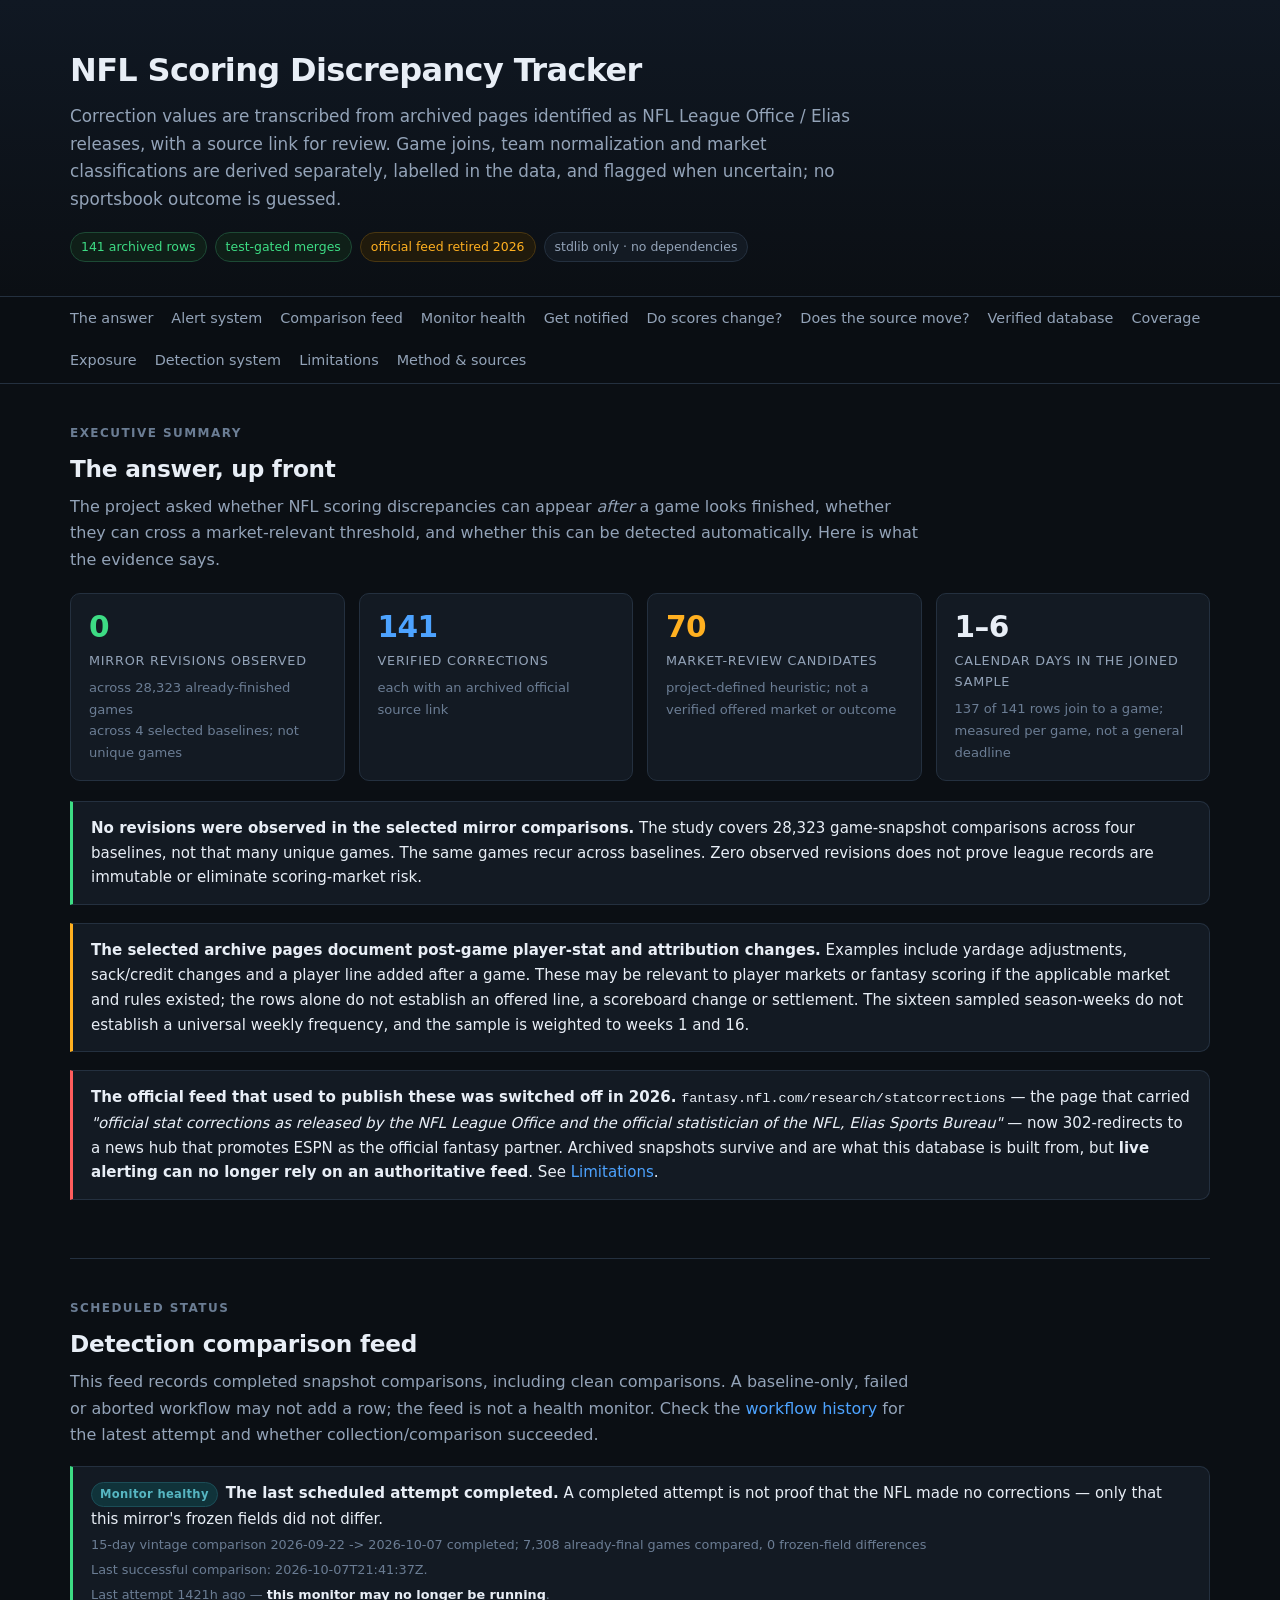
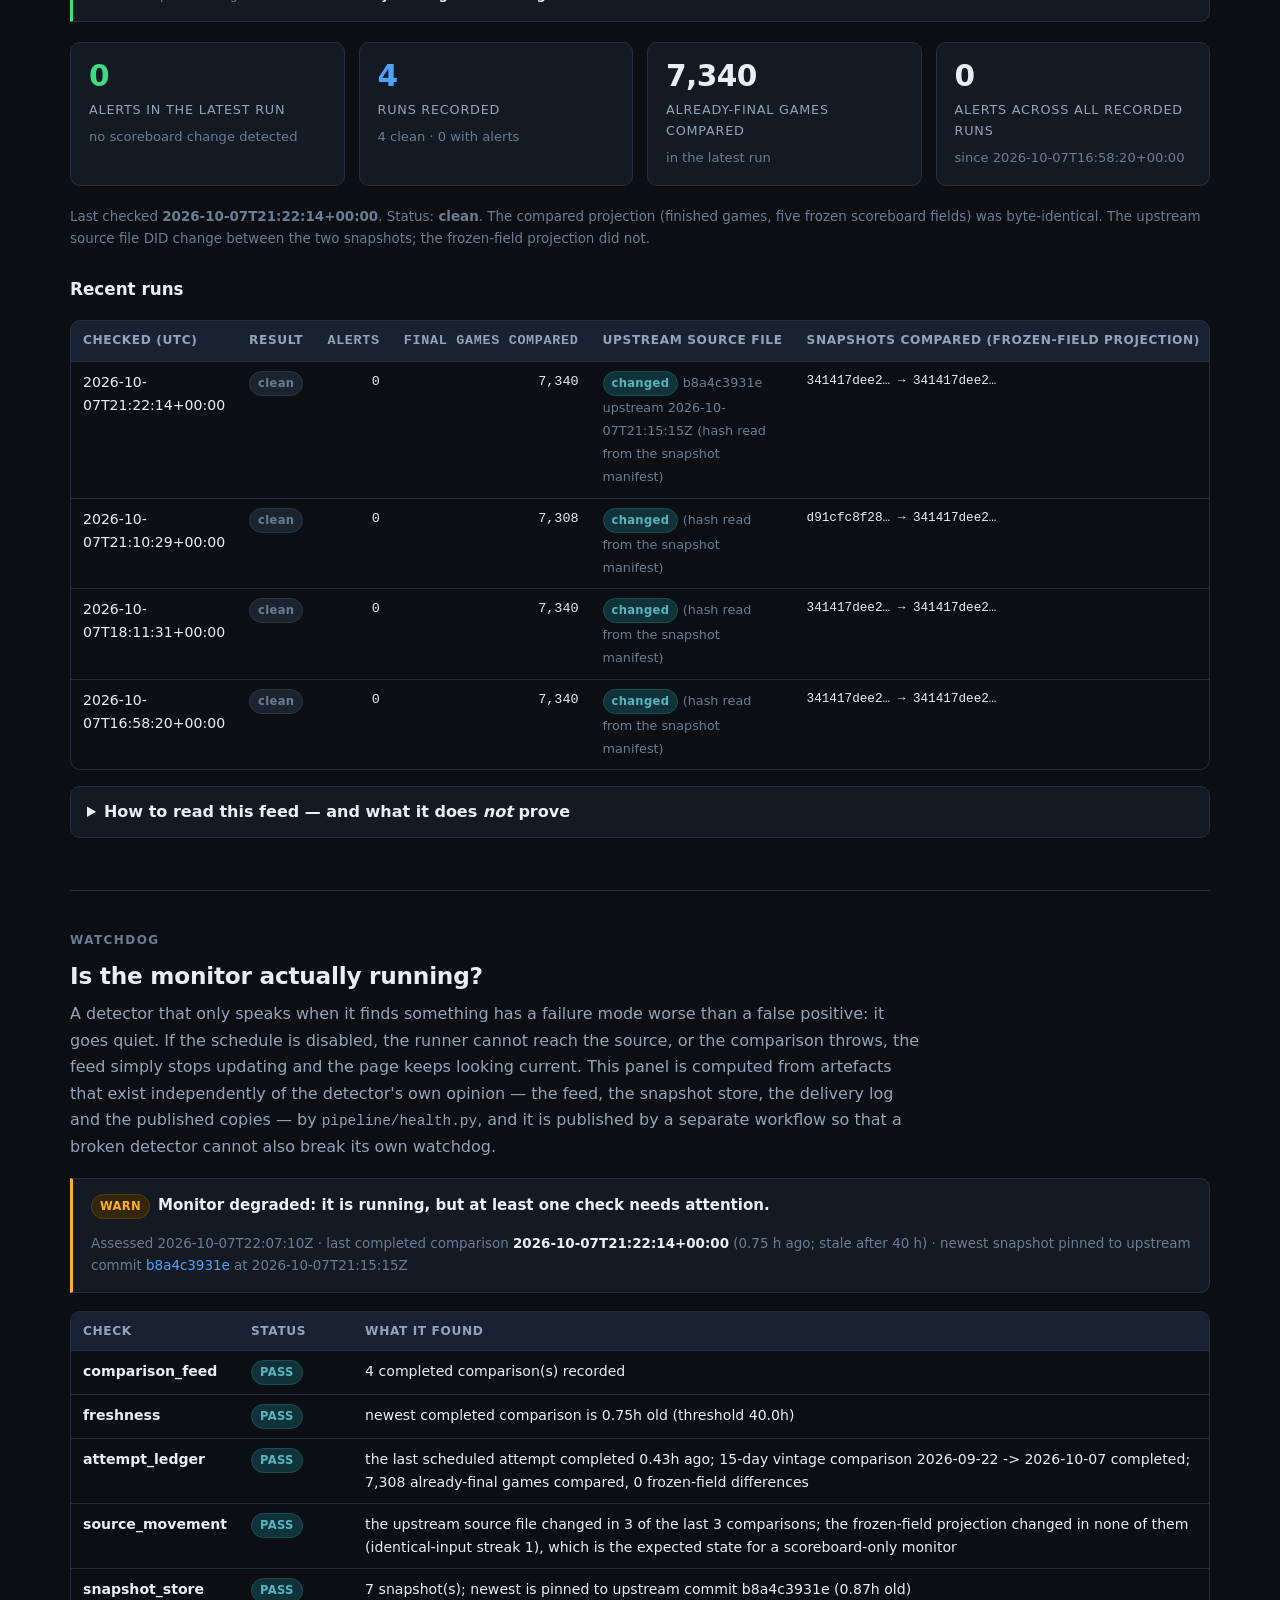
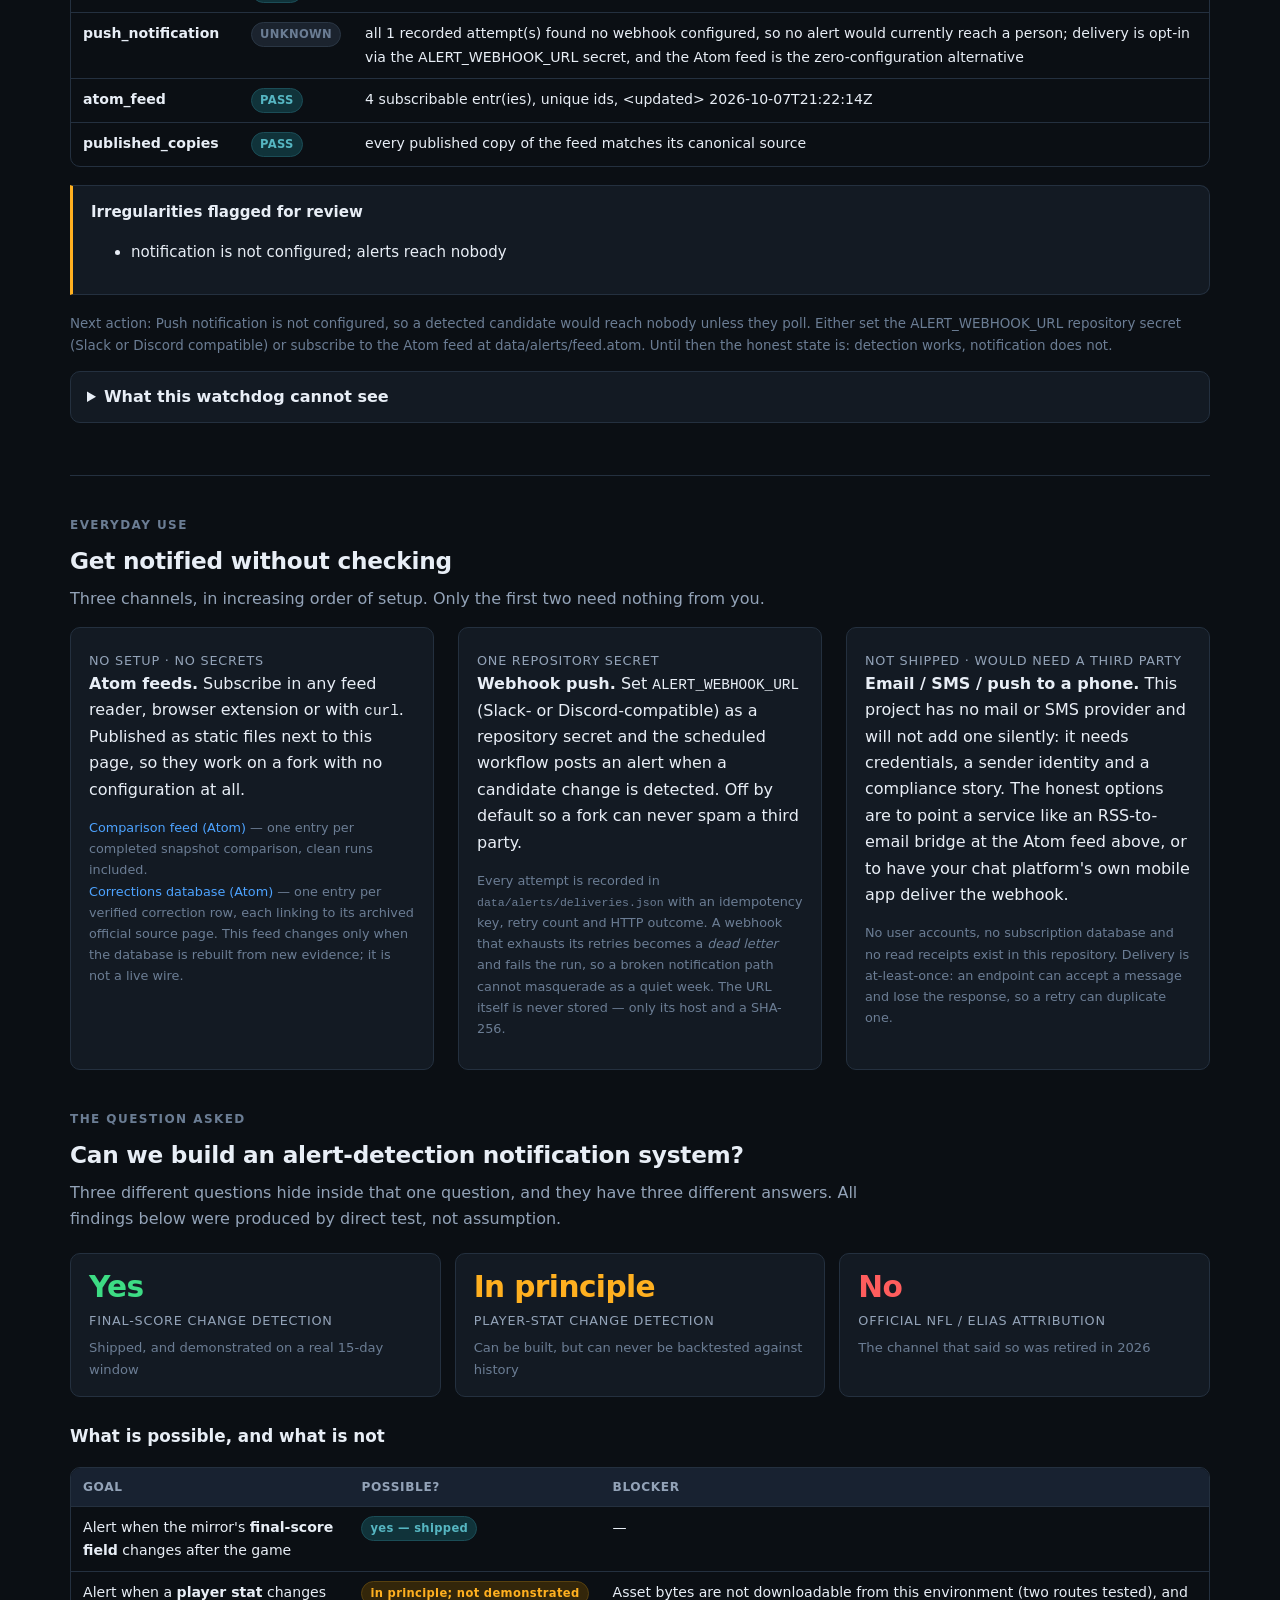
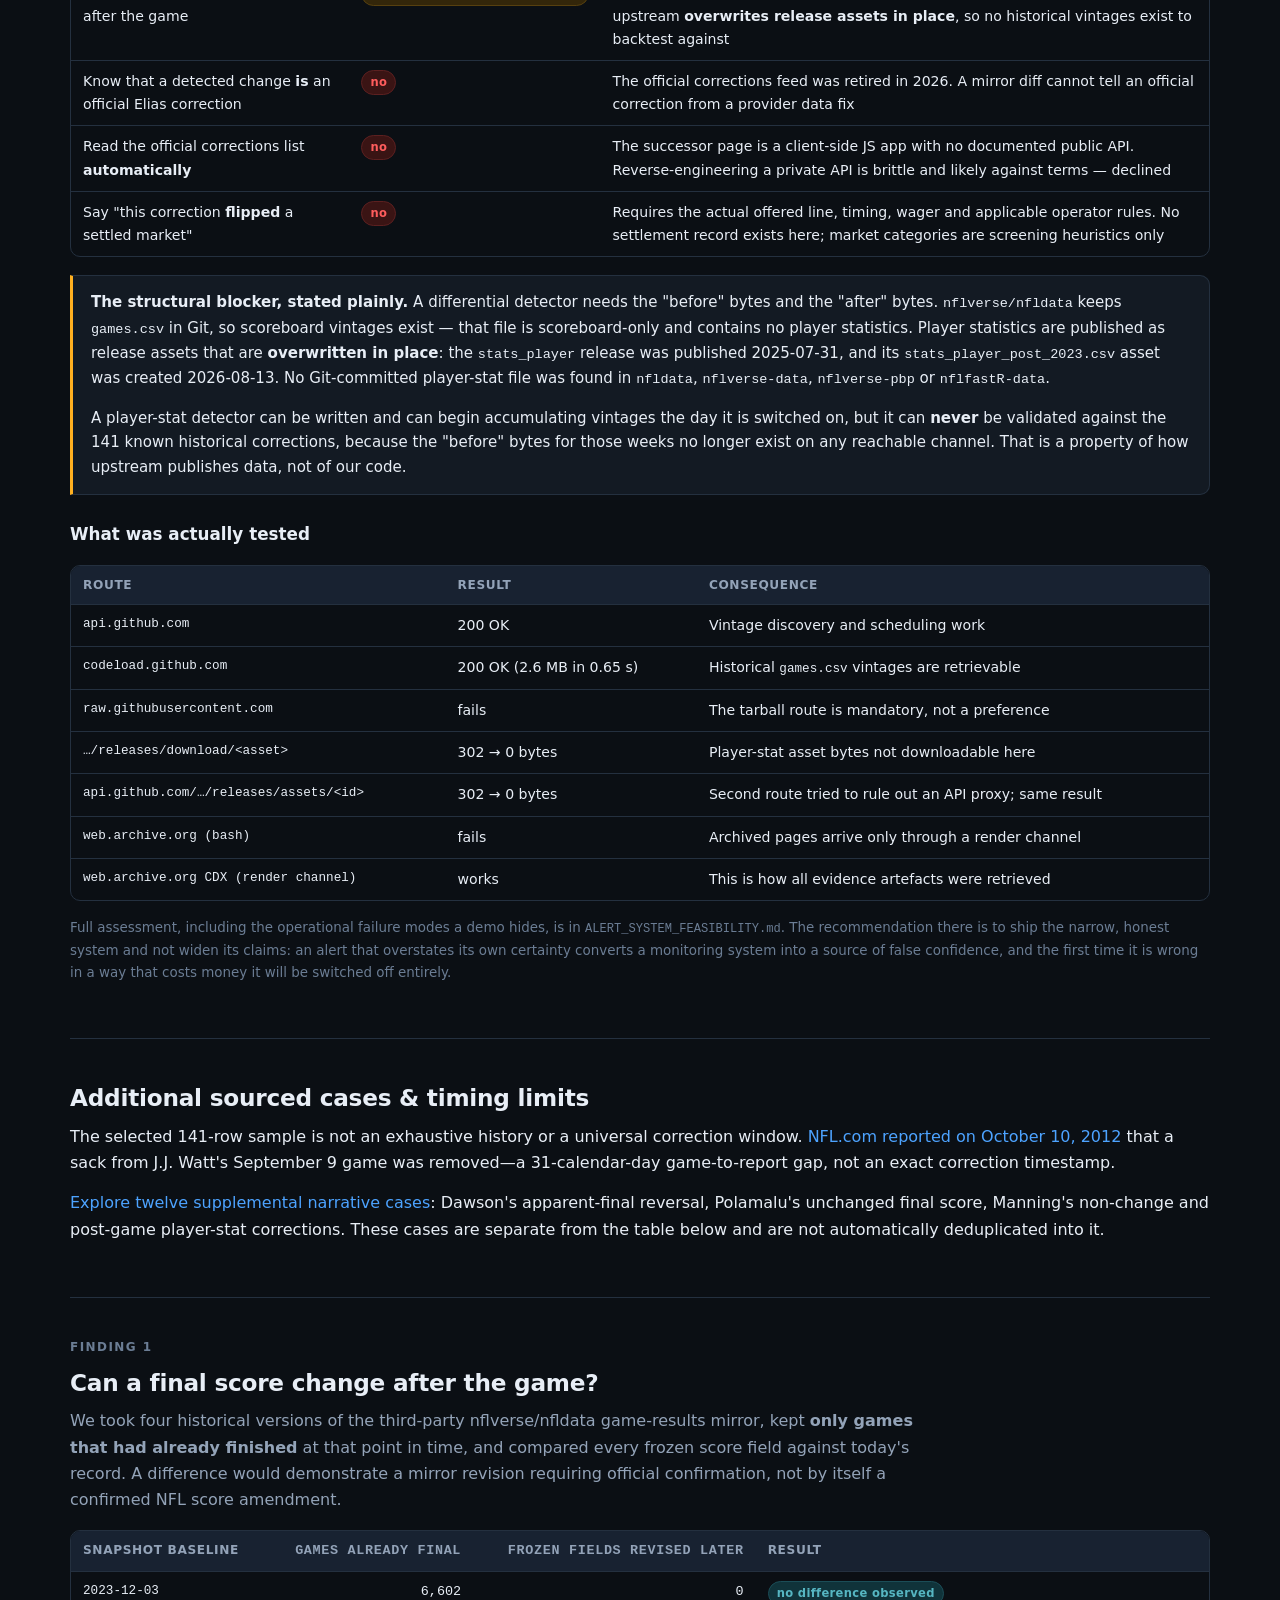
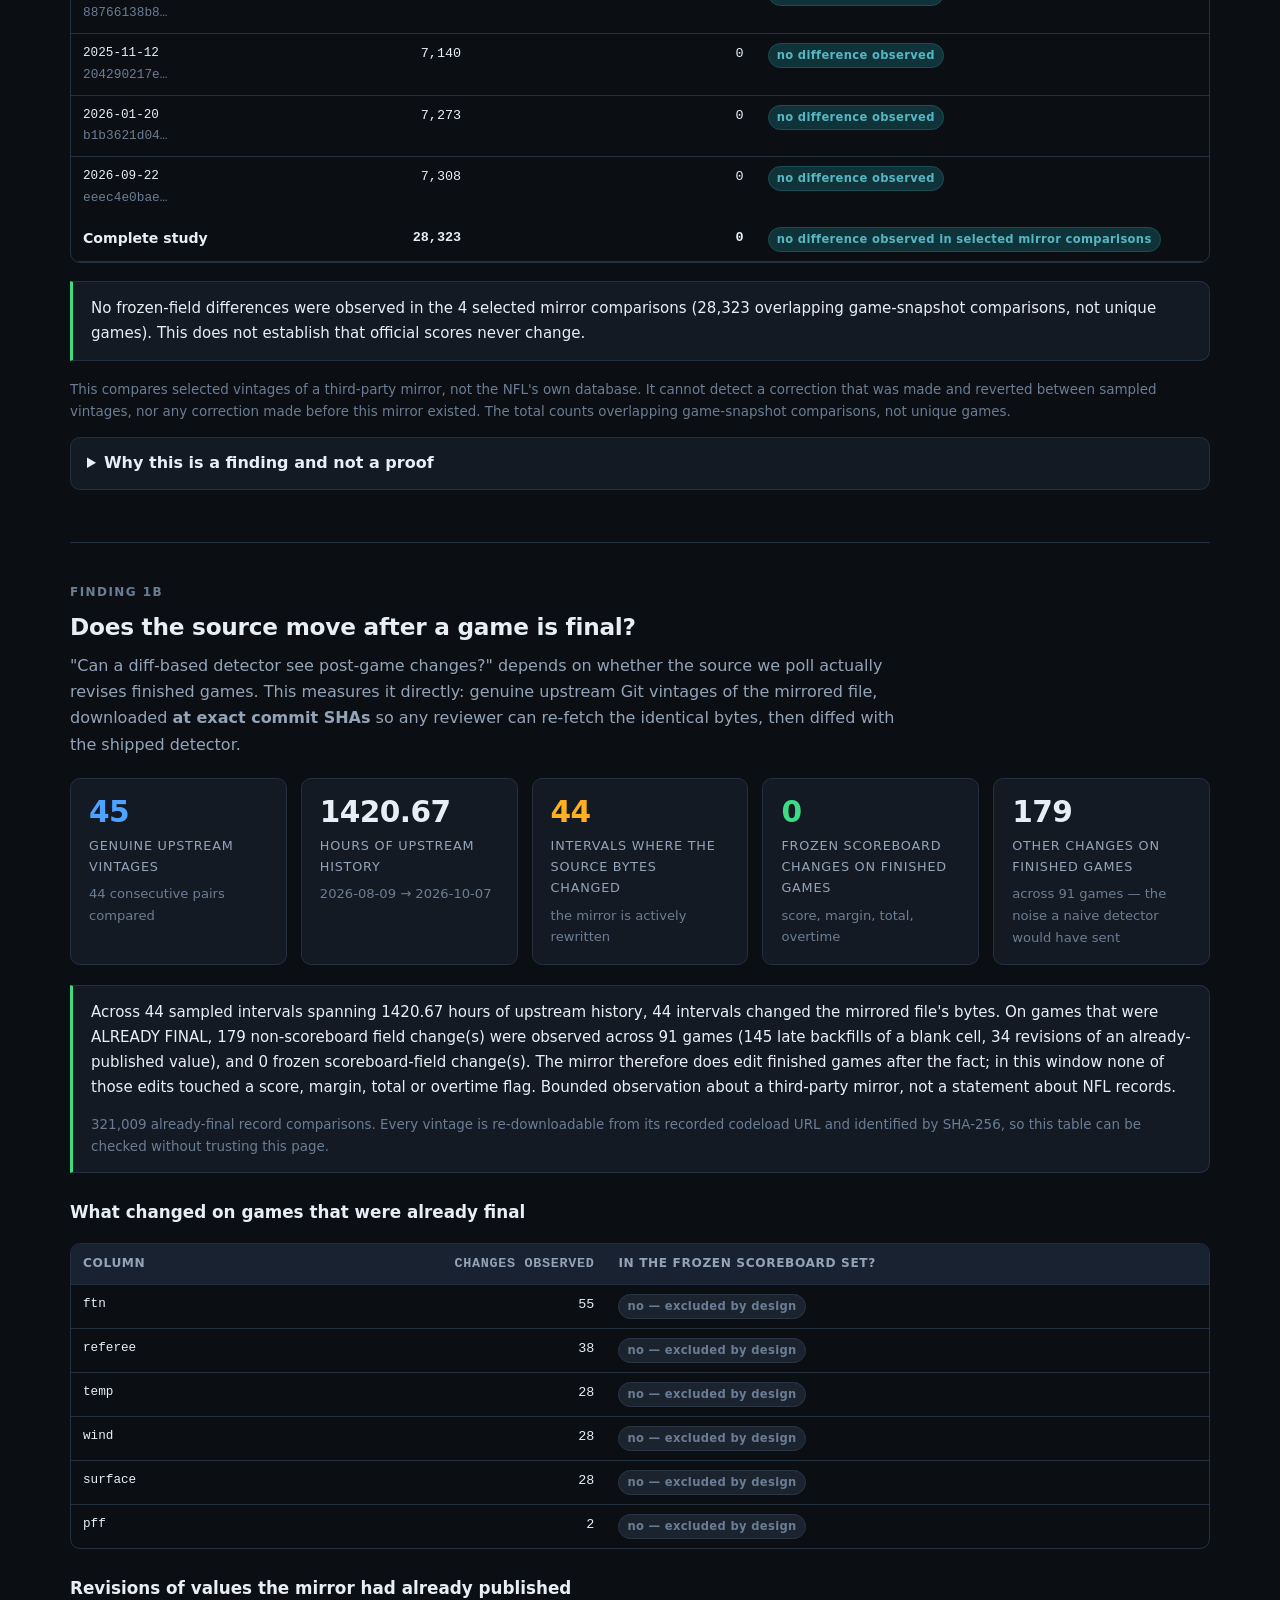
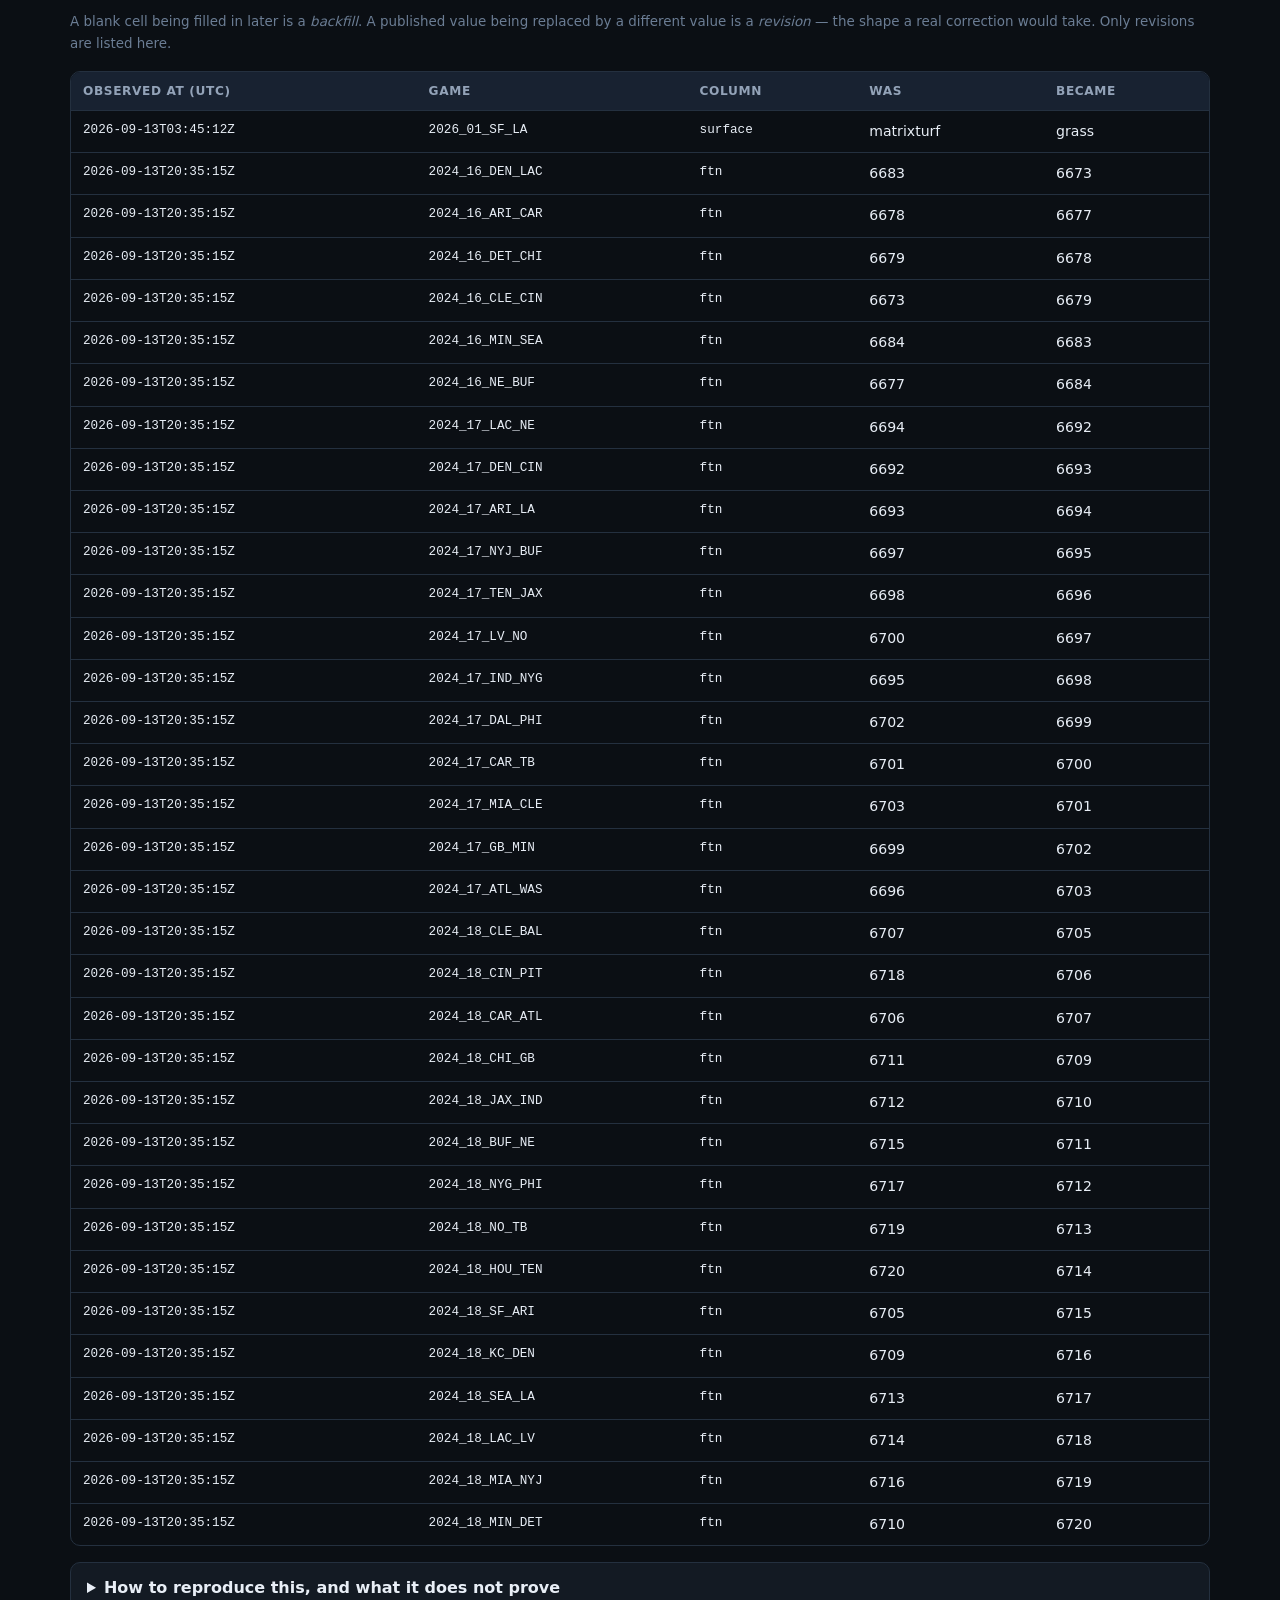
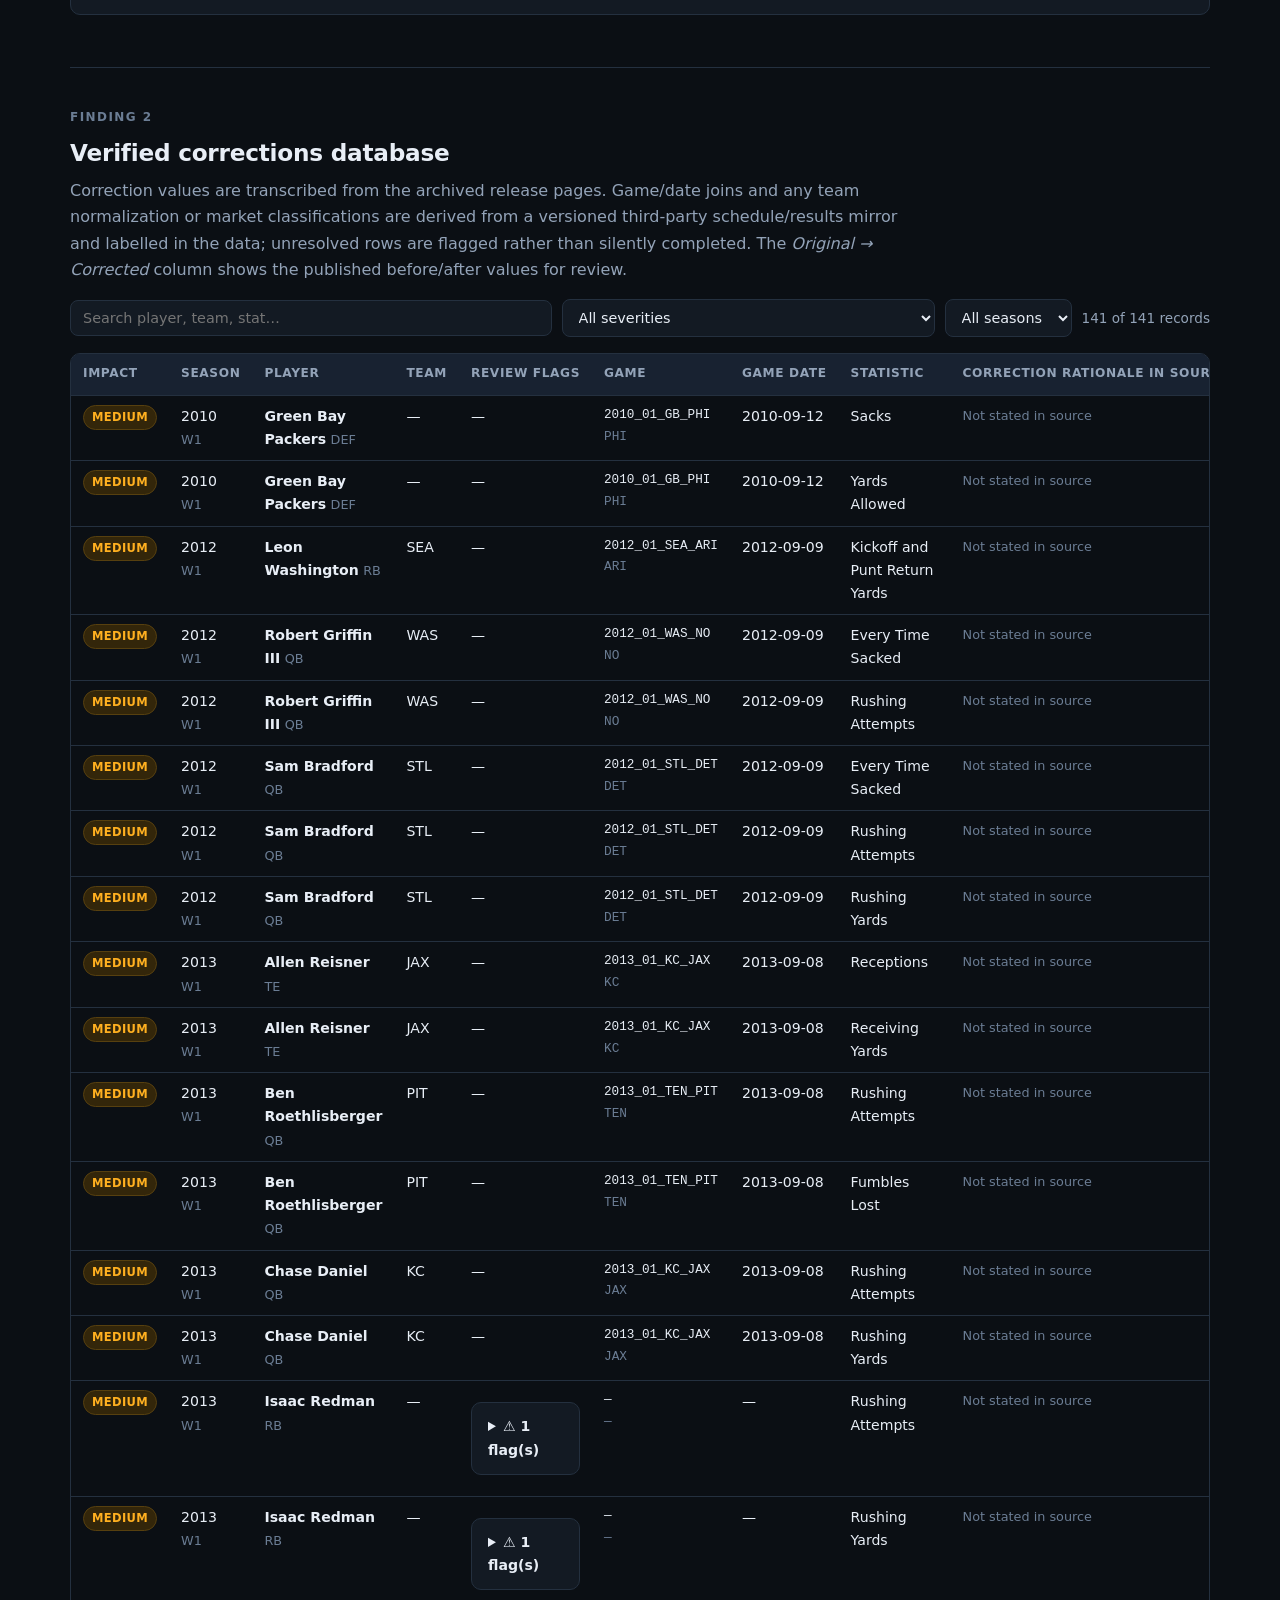
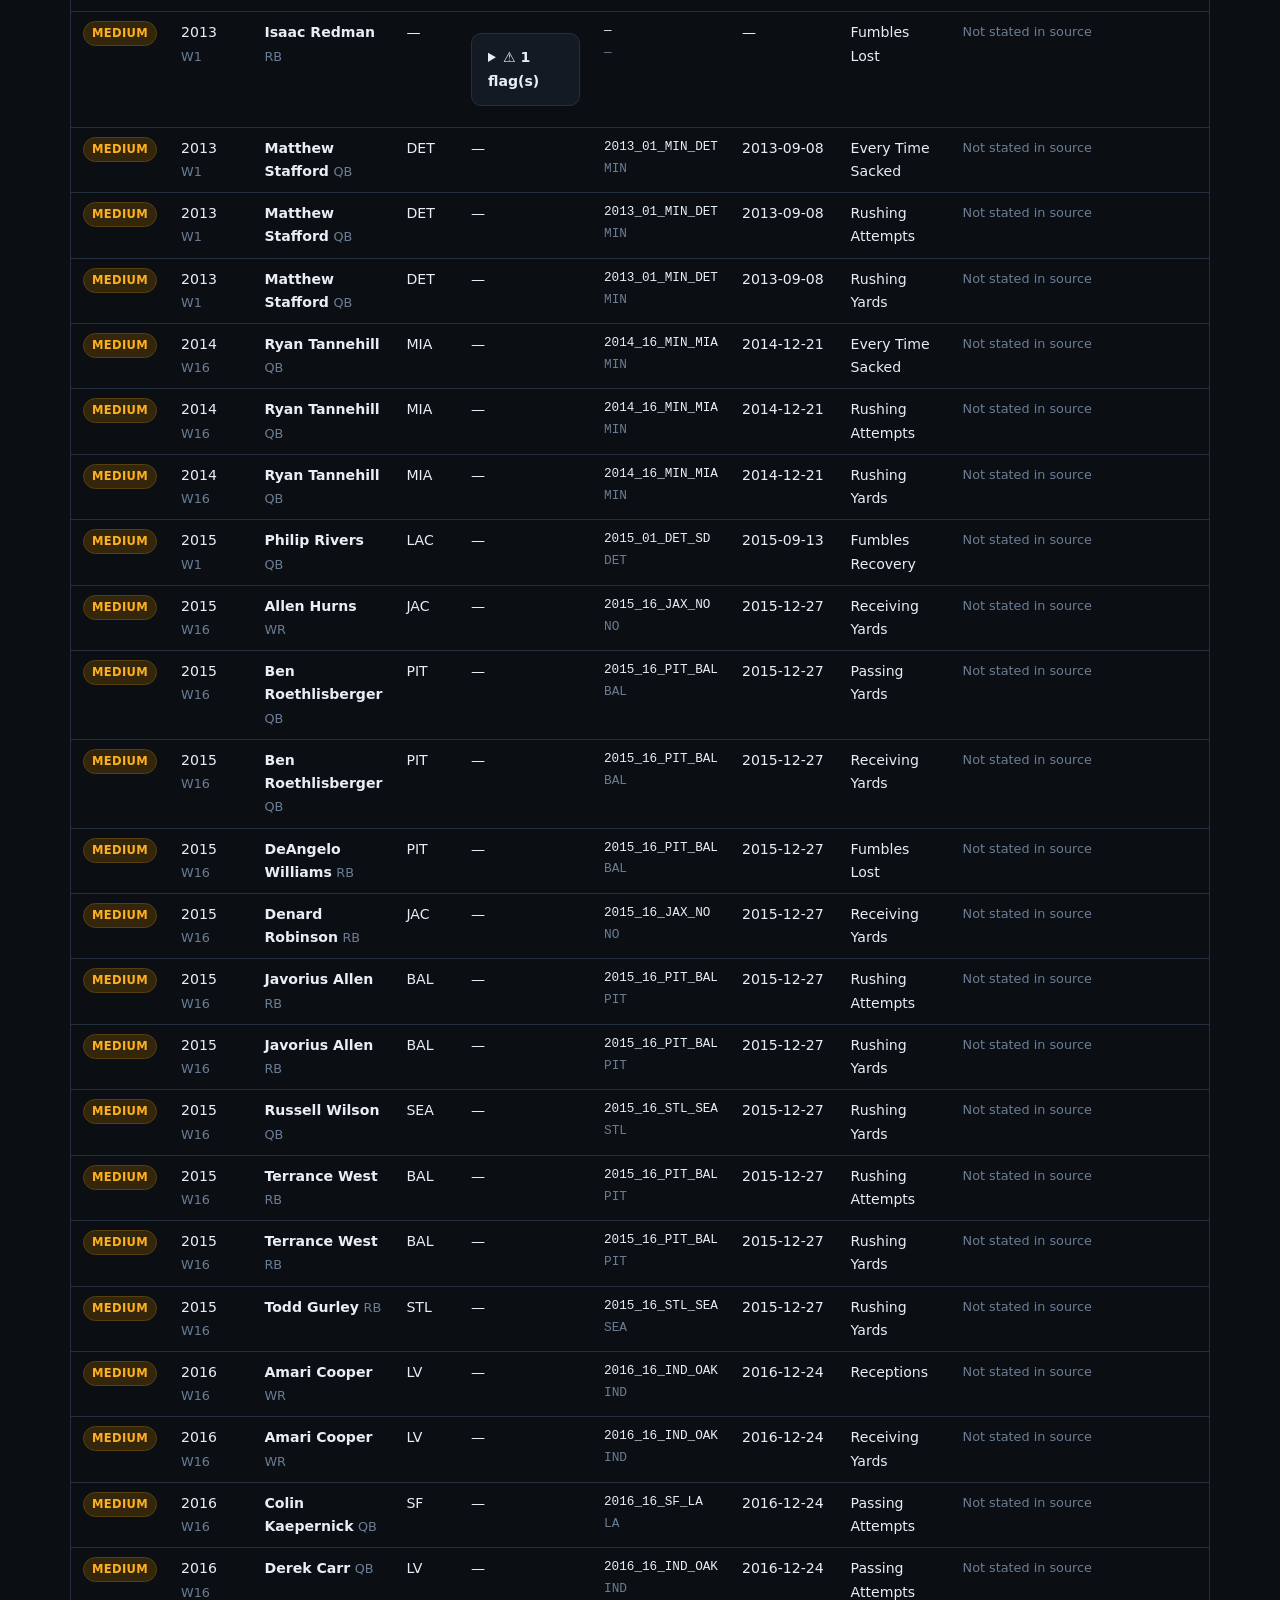
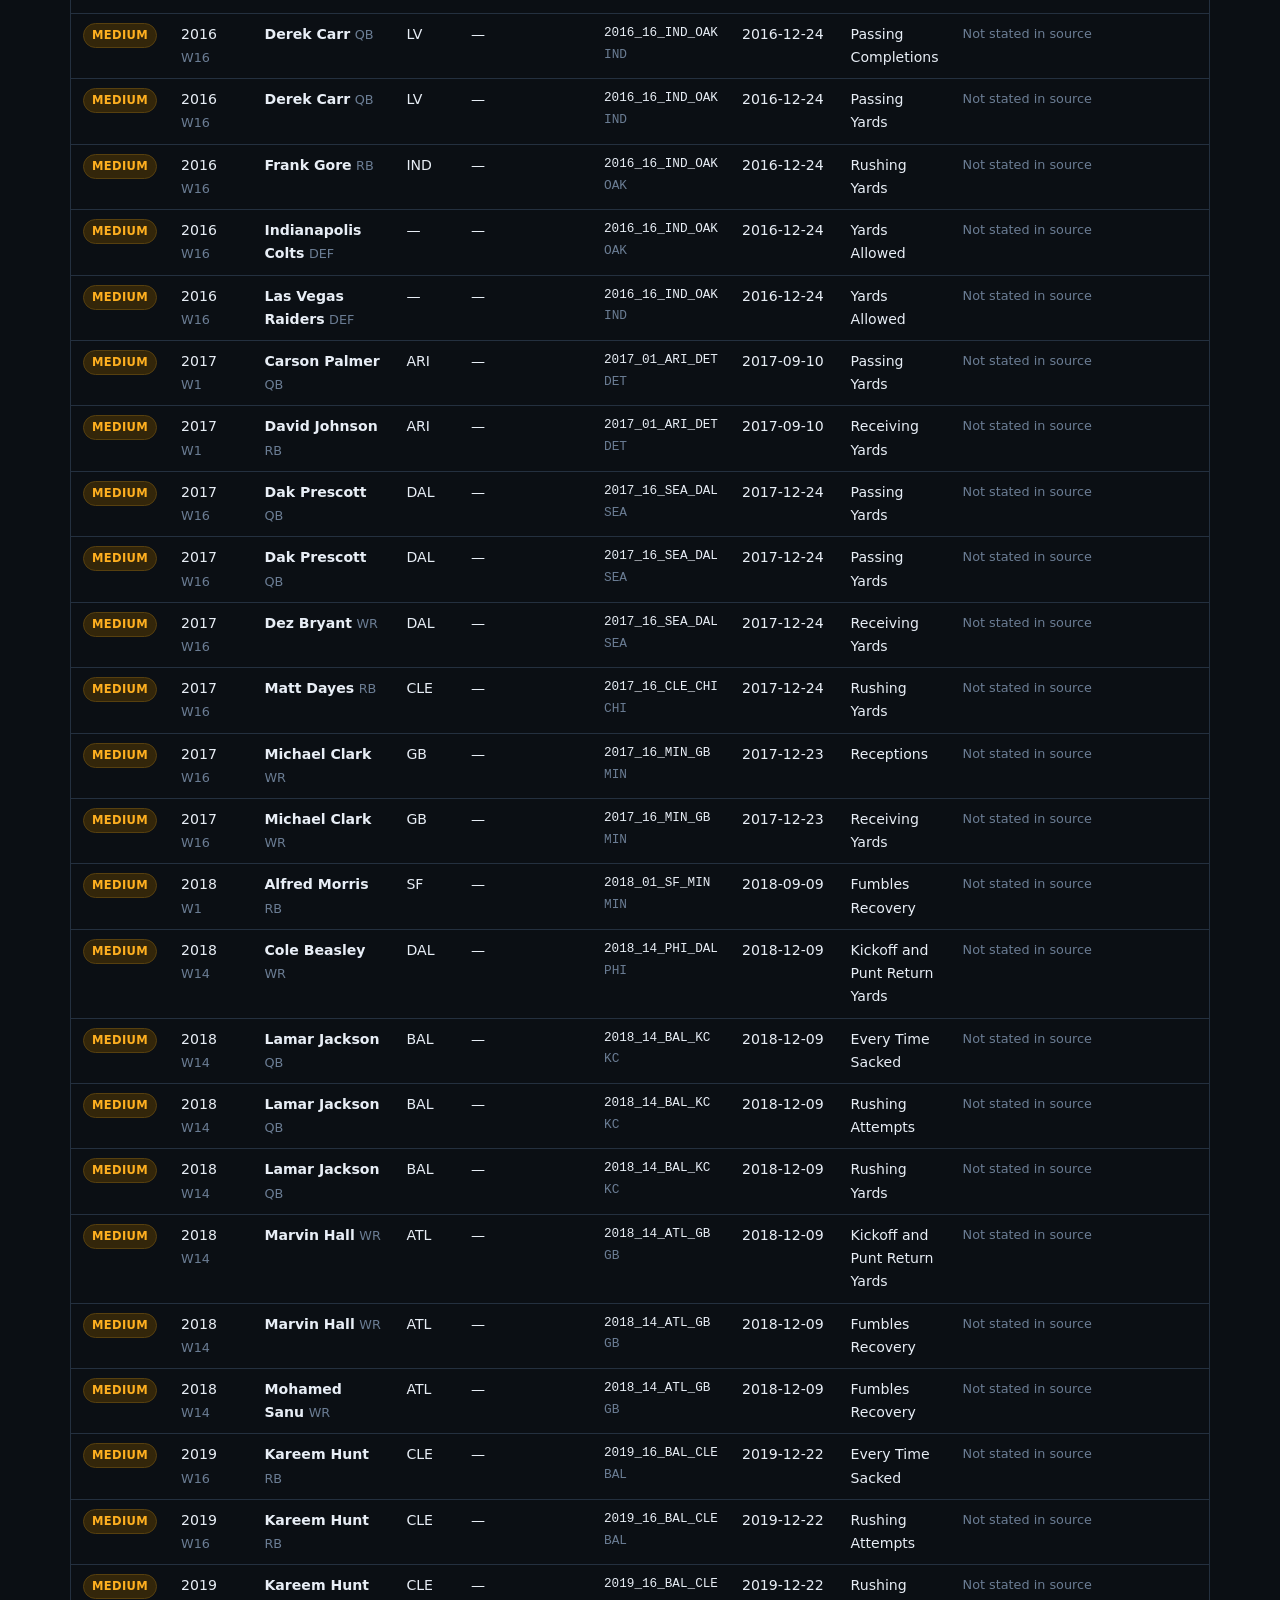
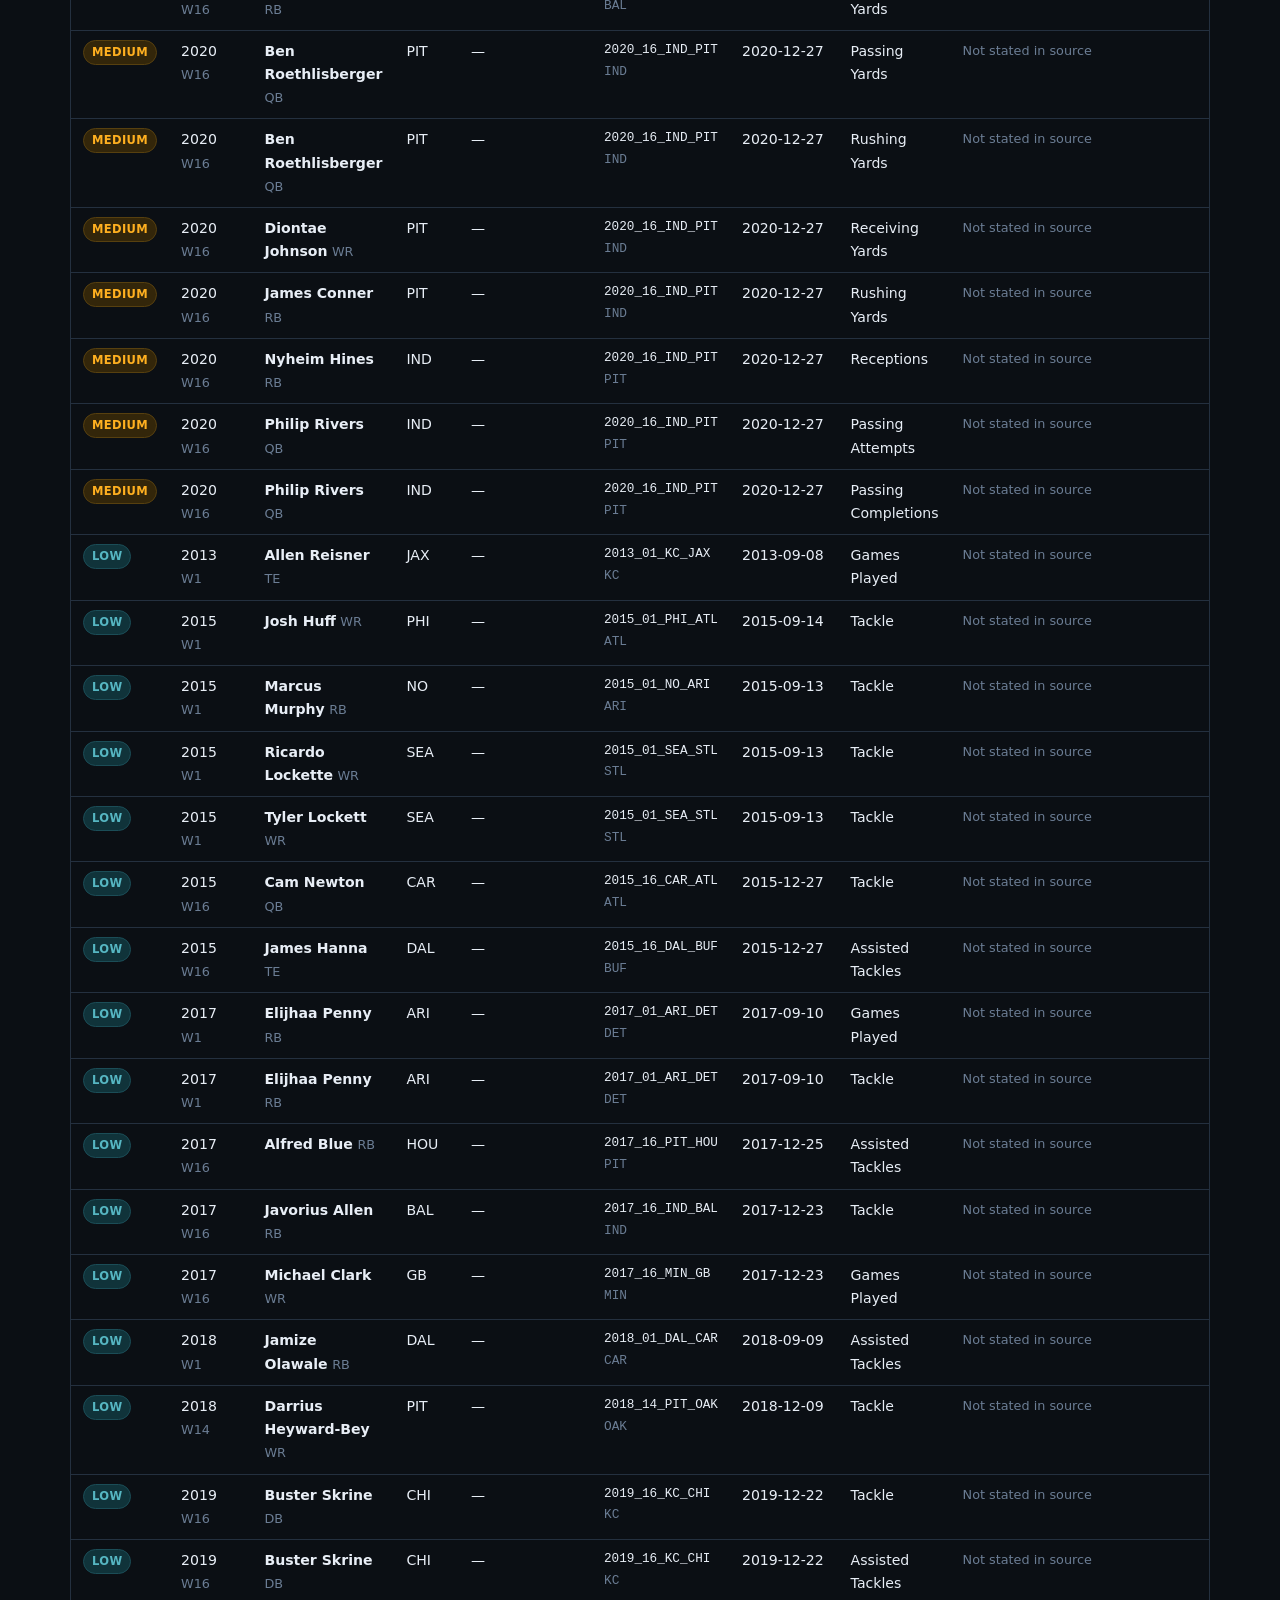
==== commit 0f310978: "Merge main (PRs #12, #13): separate the attempt ledger from the monitor assessment main advanced by " ====
--- a/index.html
+++ b/index.html
@@ -38,12 +38,14 @@
   <div class="wrap">
     <ul>
       <li><a href="#answer">The answer</a></li>
+      <li><a href="#alertsystem">Alert system</a></li>
       <li><a href="#feed">Comparison feed</a></li>
       <li><a href="#health">Monitor health</a></li>
       <li><a href="#subscribe">Get notified</a></li>
       <li><a href="#scoreboard">Do scores change?</a></li>
       <li><a href="#churn">Does the source move?</a></li>
       <li><a href="#database">Verified database</a></li>
+      <li><a href="#coverage">Coverage</a></li>
       <li><a href="#exposure">Exposure</a></li>
       <li><a href="#detection">Detection system</a></li>
       <li><a href="#limits">Limitations</a></li>
@@ -67,7 +69,7 @@
     <div class="card">
       <div class="num ok" id="stat-revisions">0</div>
       <div class="lbl">Mirror revisions observed</div>
-      <div class="sub">across <span id="stat-snapshots">—</span> already-finished games, checked at 4 historical points</div>
+      <div class="sub">across <span id="stat-snapshots">—</span> already-finished games<br><span id="stat-snapshots-status">—</span></div>
     </div>
     <div class="card">
       <div class="num accent" id="stat-records">—</div>
@@ -82,7 +84,7 @@
     <div class="card">
       <div class="num" id="stat-cadence">1–4</div>
       <div class="lbl">Calendar days in the joined sample</div>
-      <div class="sub">70 of 74 rows join to a game; not a general deadline</div>
+      <div class="sub">137 of 141 rows join to a game; measured per game, not a general deadline</div>
     </div>
   </div>
 
@@ -98,7 +100,8 @@
     Examples include yardage adjustments, sack/credit changes and a player line added after a game.
     These may be relevant to player markets or fantasy scoring if the applicable market and rules
     existed; the rows alone do not establish an offered line, a scoreboard change or settlement.
-    The nine sampled weeks do not establish a universal weekly frequency.</p>
+    The sixteen sampled season-weeks do not establish a universal weekly frequency, and
+    the sample is weighted to weeks 1 and 16.</p>
   </div>
 
   <div class="callout bad">
@@ -121,6 +124,10 @@
     <a href="https://github.com/buffedlizard55-lab/SCORINGDISCREPNFL/actions/workflows/detect.yml">workflow history</a>
     for the latest attempt and whether collection/comparison succeeded.
   </p>
+
+  <!-- Attempt ledger (data/alerts/attempts.json): did a scheduled run happen at
+       all, including failures? The wider self-assessment lives in #health. -->
+  <div class="callout" id="attempts-banner"></div>
 
   <div class="cards" id="feed-cards"></div>
 
@@ -253,6 +260,106 @@
         response, so a retry can duplicate one.</p>
     </div>
   </div>
+
+<!-- ================= ALERT SYSTEM FEASIBILITY ================= -->
+<section id="alertsystem">
+  <h2><span class="kicker">The question asked</span>Can we build an alert-detection notification system?</h2>
+  <p class="lede">
+    Three different questions hide inside that one question, and they have three different
+    answers. All findings below were produced by direct test, not assumption.
+  </p>
+
+  <div class="cards">
+    <div class="card">
+      <div class="num ok">Yes</div>
+      <div class="lbl">Final-score change detection</div>
+      <div class="sub">Shipped, and demonstrated on a real 15-day window</div>
+    </div>
+    <div class="card">
+      <div class="num warn">In principle</div>
+      <div class="lbl">Player-stat change detection</div>
+      <div class="sub">Can be built, but can never be backtested against history</div>
+    </div>
+    <div class="card">
+      <div class="num bad">No</div>
+      <div class="lbl">Official NFL / Elias attribution</div>
+      <div class="sub">The channel that said so was retired in 2026</div>
+    </div>
+  </div>
+
+  <h3>What is possible, and what is not</h3>
+  <div class="table-wrap">
+    <table>
+      <thead><tr><th>Goal</th><th>Possible?</th><th>Blocker</th></tr></thead>
+      <tbody>
+        <tr>
+          <td>Alert when the mirror's <strong>final-score field</strong> changes after the game</td>
+          <td><span class="pill sev-1">yes — shipped</span></td>
+          <td>—</td>
+        </tr>
+        <tr>
+          <td>Alert when a <strong>player stat</strong> changes after the game</td>
+          <td><span class="pill sev-2">in principle; not demonstrated</span></td>
+          <td>Asset bytes are not downloadable from this environment (two routes tested), and upstream <strong>overwrites release assets in place</strong>, so no historical vintages exist to backtest against</td>
+        </tr>
+        <tr>
+          <td>Know that a detected change <strong>is</strong> an official Elias correction</td>
+          <td><span class="pill sev-3">no</span></td>
+          <td>The official corrections feed was retired in 2026. A mirror diff cannot tell an official correction from a provider data fix</td>
+        </tr>
+        <tr>
+          <td>Read the official corrections list <strong>automatically</strong></td>
+          <td><span class="pill sev-3">no</span></td>
+          <td>The successor page is a client-side JS app with no documented public API. Reverse-engineering a private API is brittle and likely against terms — declined</td>
+        </tr>
+        <tr>
+          <td>Say "this correction <strong>flipped</strong> a settled market"</td>
+          <td><span class="pill sev-3">no</span></td>
+          <td>Requires the actual offered line, timing, wager and applicable operator rules. No settlement record exists here; market categories are screening heuristics only</td>
+        </tr>
+      </tbody>
+    </table>
+  </div>
+
+  <div class="callout warn">
+    <p><strong>The structural blocker, stated plainly.</strong> A differential detector needs the
+    "before" bytes and the "after" bytes. <code>nflverse/nfldata</code> keeps <code>games.csv</code>
+    in Git, so scoreboard vintages exist — that file is scoreboard-only and contains no player
+    statistics. Player statistics are published as release assets that are
+    <strong>overwritten in place</strong>: the <code>stats_player</code> release was published
+    2025-07-31, and its <code>stats_player_post_2023.csv</code> asset was created 2026-08-13.
+    No Git-committed player-stat file was found in <code>nfldata</code>,
+    <code>nflverse-data</code>, <code>nflverse-pbp</code> or <code>nflfastR-data</code>.</p>
+    <p>A player-stat detector can be written and can begin accumulating vintages the day it is
+    switched on, but it can <strong>never</strong> be validated against the
+    <span id="stat-records-2">—</span> known historical corrections, because the "before" bytes for
+    those weeks no longer exist on any reachable channel. That is a property of how upstream
+    publishes data, not of our code.</p>
+  </div>
+
+  <h3>What was actually tested</h3>
+  <div class="table-wrap">
+    <table>
+      <thead><tr><th>Route</th><th>Result</th><th>Consequence</th></tr></thead>
+      <tbody>
+        <tr><td class="mono">api.github.com</td><td>200 OK</td><td>Vintage discovery and scheduling work</td></tr>
+        <tr><td class="mono">codeload.github.com</td><td>200 OK (2.6 MB in 0.65 s)</td><td>Historical <code>games.csv</code> vintages are retrievable</td></tr>
+        <tr><td class="mono">raw.githubusercontent.com</td><td>fails</td><td>The tarball route is mandatory, not a preference</td></tr>
+        <tr><td class="mono">…/releases/download/&lt;asset&gt;</td><td>302 → 0 bytes</td><td>Player-stat asset bytes not downloadable here</td></tr>
+        <tr><td class="mono">api.github.com/…/releases/assets/&lt;id&gt;</td><td>302 → 0 bytes</td><td>Second route tried to rule out an API proxy; same result</td></tr>
+        <tr><td class="mono">web.archive.org (bash)</td><td>fails</td><td>Archived pages arrive only through a render channel</td></tr>
+        <tr><td class="mono">web.archive.org CDX (render channel)</td><td>works</td><td>This is how all evidence artefacts were retrieved</td></tr>
+      </tbody>
+    </table>
+  </div>
+
+  <p class="footnote">
+    Full assessment, including the operational failure modes a demo hides, is in
+    <code>ALERT_SYSTEM_FEASIBILITY.md</code>. The recommendation there is to ship the narrow,
+    honest system and not widen its claims: an alert that overstates its own certainty converts a
+    monitoring system into a source of false confidence, and the first time it is wrong in a way
+    that costs money it will be switched off entirely.
+  </p>
 </section>
 
 <!-- ================= SCOREBOARD ================= -->
@@ -287,6 +394,7 @@
       <tfoot></tfoot>
     </table>
   </div>
+  <div class="callout" id="integrity-callout"></div>
   <p class="footnote" id="integrity-caveat"></p>
   <details>
     <summary>Why this is a finding and not a proof</summary>
@@ -402,6 +510,47 @@
   </p>
 </section>
 
+<!-- ================= COVERAGE ================= -->
+<section id="coverage">
+  <h2><span class="kicker">Honest scope</span>What the database covers — and what it does not</h2>
+  <p class="lede">
+    The brief asks for a comprehensive historical database. This is a verified seed, and the gaps
+    are named so they are never mistaken for absence of evidence. Every row below is counted from
+    the shipped data; nothing on this table is typed by hand.
+  </p>
+
+  <div class="table-wrap">
+    <table id="tbl-coverage">
+      <thead>
+        <tr>
+          <th>Season / week</th>
+          <th class="num">Rows</th>
+          <th>Games in the join</th>
+          <th class="num">Days to correction</th>
+          <th>Position filter(s)</th>
+          <th>Evidence artefact</th>
+        </tr>
+      </thead>
+      <tbody></tbody>
+      <tfoot></tfoot>
+    </table>
+  </div>
+
+  <div class="callout bad">
+    <p><strong>Named gaps.</strong> <span id="coverage-gaps"></span> These are stated rather than
+    hidden: until they are filled, no claim about how frequently corrections occur is supportable,
+    because the sample is deliberately weighted to weeks 1 and 16.</p>
+  </div>
+
+  <div class="callout">
+    <p><strong>Two weeks in the evidence set are deliberately empty.</strong> The archived pages for
+    2024 week 16 and 2025 week 1 render the literal string
+    <code>No stat corrections to display</code> under the All-Offense filter. They are stored as
+    negative observations so that "seasons 2010–2025 are represented" is never read as "every season
+    and week has corrections". Post-game corrections are not a weekly guarantee.</p>
+  </div>
+</section>
+
 <!-- ================= ROW DETAIL ================= -->
 <section id="detail">
   <h2><span class="kicker">Finding 3</span>The cases worth understanding</h2>
@@ -429,7 +578,12 @@
     <code>data/market_sensitivity_2025_2026.csv</code>.</p>
   </div>
   <h3>Zero-distance absolute-margin / spread-size matches</h3>
-  <p class="footnote">These are arithmetic matches of absolute values, not verified pushes. Settlement and the effect of any hypothetical correction are not modeled.</p>
+  <p class="lede">
+    <strong><span id="zero-margin-count">—</span></strong> game(s) in this window had an absolute
+    final margin exactly equal to the absolute spread magnitude. These are arithmetic matches of
+    absolute values, <strong>not verified pushes</strong>. Settlement, side, prices and the effect of
+    any hypothetical correction are not modeled.
+  </p>
   <div class="table-wrap">
     <table id="tbl-push">
       <thead>
@@ -458,7 +612,7 @@
       <thead><tr><th>Capability</th><th>Status</th><th>Why</th></tr></thead>
       <tbody>
         <tr><td>Compare frozen scoreboard fields between snapshots</td><td><span class="pill sev-2">implemented; narrow</span></td><td>Works on two valid third-party mirror snapshots; transient/reverted changes between polls can be missed</td></tr>
-        <tr><td>Detect a player-stat change after the game</td><td><span class="pill sev-3">not yet implemented end-to-end</span></td><td>Download helpers exist, but no validated vintage adapter, identity mapping or historical-correction backtest is shipped</td></tr>
+        <tr><td>Detect a player-stat change after the game</td><td><span class="pill sev-3">not implemented; backtest not achievable</span></td><td>Download helpers exist, but there is no validated vintage adapter or identity mapping — and upstream <strong>overwrites player-stat release assets in place</strong>, so the historical "before" bytes needed for a backtest no longer exist on any reachable channel</td></tr>
         <tr><td>Read the official corrections list automatically</td><td><span class="pill sev-3">not available here</span></td><td>The legacy feed was retired; the successor page has no documented public API used by this project</td></tr>
         <tr><td>Attribute a mirror change to NFL/Elias</td><td><span class="pill sev-3">not reliably</span></td><td>No independent corroboration source is integrated; agreement between correlated providers would still not prove official attribution</td></tr>
       </tbody>
@@ -576,11 +730,11 @@
     <table>
       <thead><tr><th>Check</th><th>Result</th><th>How to repeat it</th></tr></thead>
       <tbody>
-        <tr><td>Row counts agree on all 10 stored archived pages (declared = extractable = shipped)</td>
-            <td><span class="pill sev-1">10 / 10 agree</span></td>
+        <tr><td>Row counts agree on all 22 stored archived pages (declared = extractable = shipped)</td>
+            <td><span class="pill sev-1">22 / 22 agree</span></td>
             <td class="mono">python3 pipeline/schema.py</td></tr>
         <tr><td>Every artefact's recorded capture URL matches its manifest</td>
-            <td><span class="pill sev-1">10 / 10 match</span></td>
+            <td><span class="pill sev-1">22 / 22 match</span></td>
             <td class="mono">data/evidence/pages/*.md headers</td></tr>
         <tr><td>Independent re-read of one archived official page against its stored artefact</td>
             <td><span class="pill sev-1">11 / 11 rows identical</span></td>
@@ -597,7 +751,7 @@
         <tr><td>All 45 source-movement vintages re-downloadable and hash-identified</td>
             <td><span class="pill sev-1">45 / 45</span></td>
             <td class="mono">codeload_url in data/evidence/upstream_churn_study.json</td></tr>
-        <tr><td>The other 9 archived pages independently re-read this session</td>
+        <tr><td>The other 21 archived pages independently re-read this session</td>
             <td><span class="pill sev-2">not performed</span></td>
             <td>stated rather than implied; they remain self-consistent and were validated when stored</td></tr>
         <tr><td>Any sportsbook or fantasy settlement verified anywhere in this project</td>
